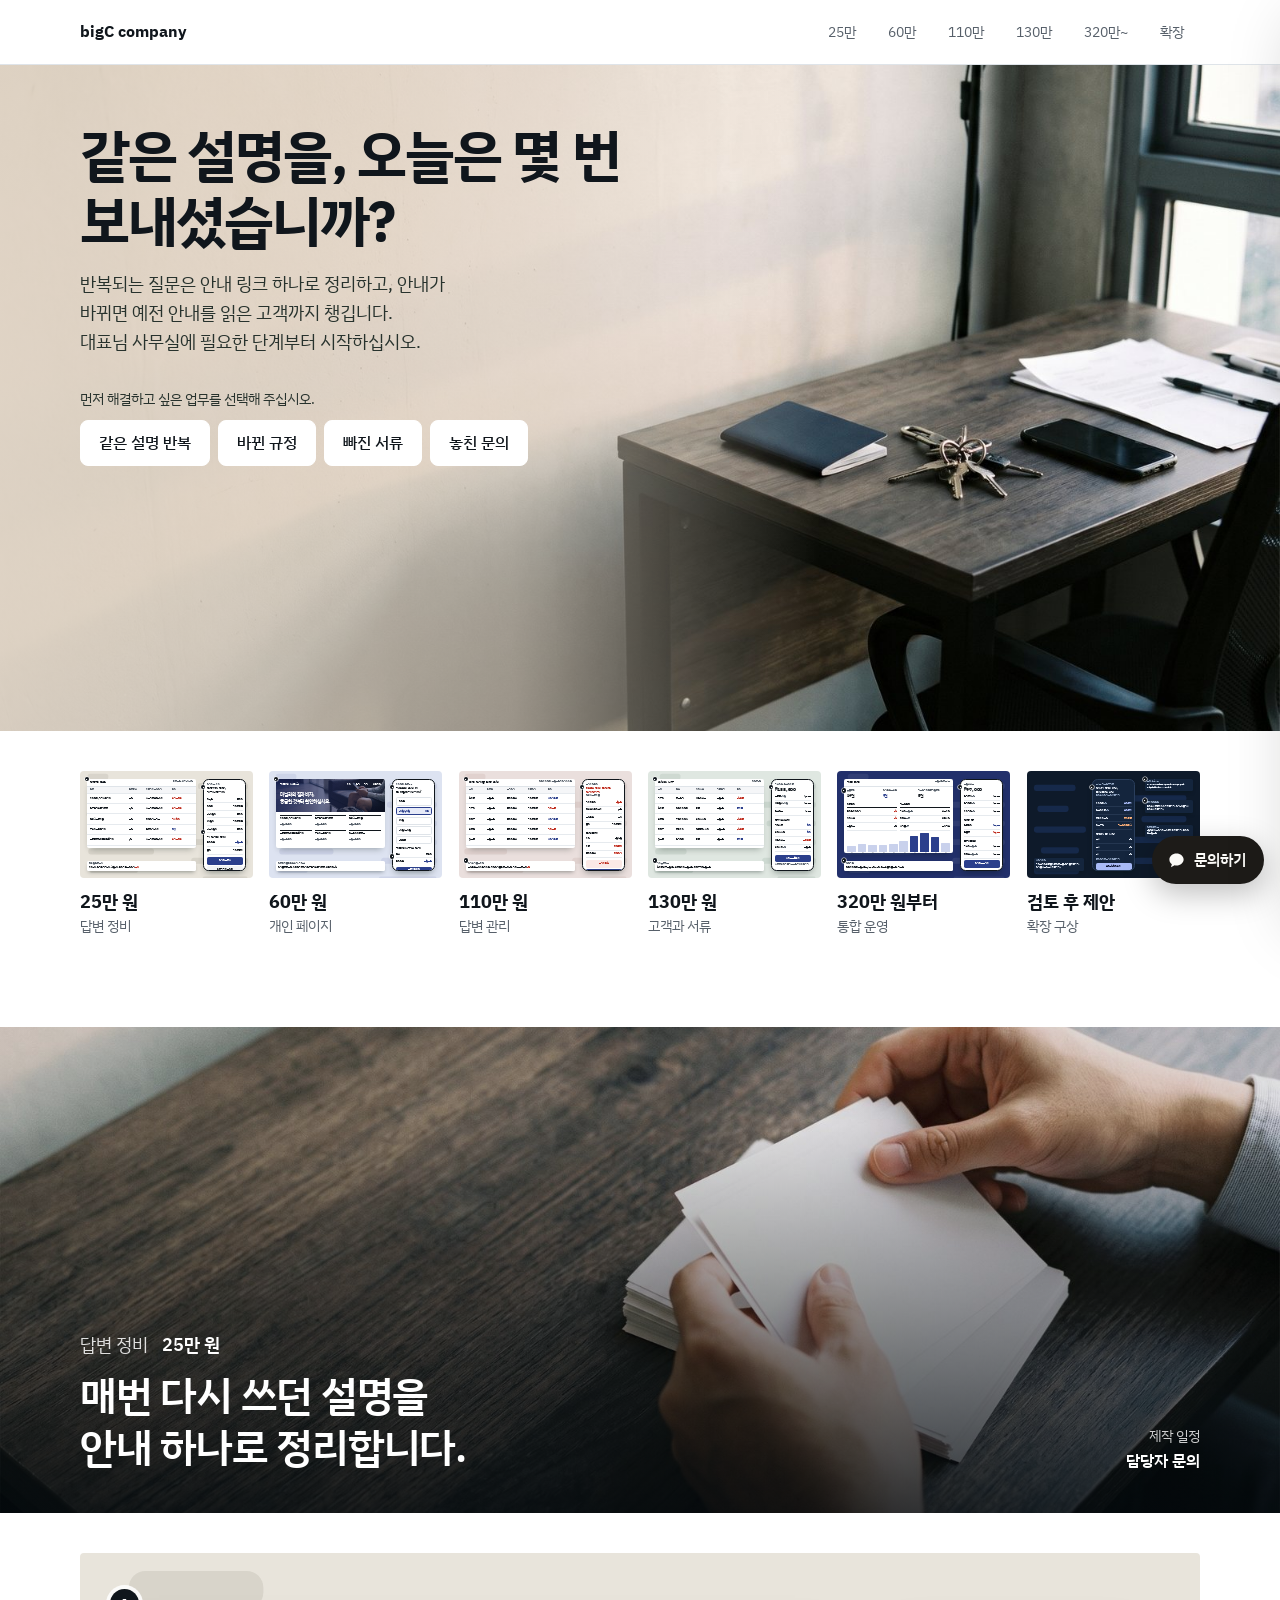
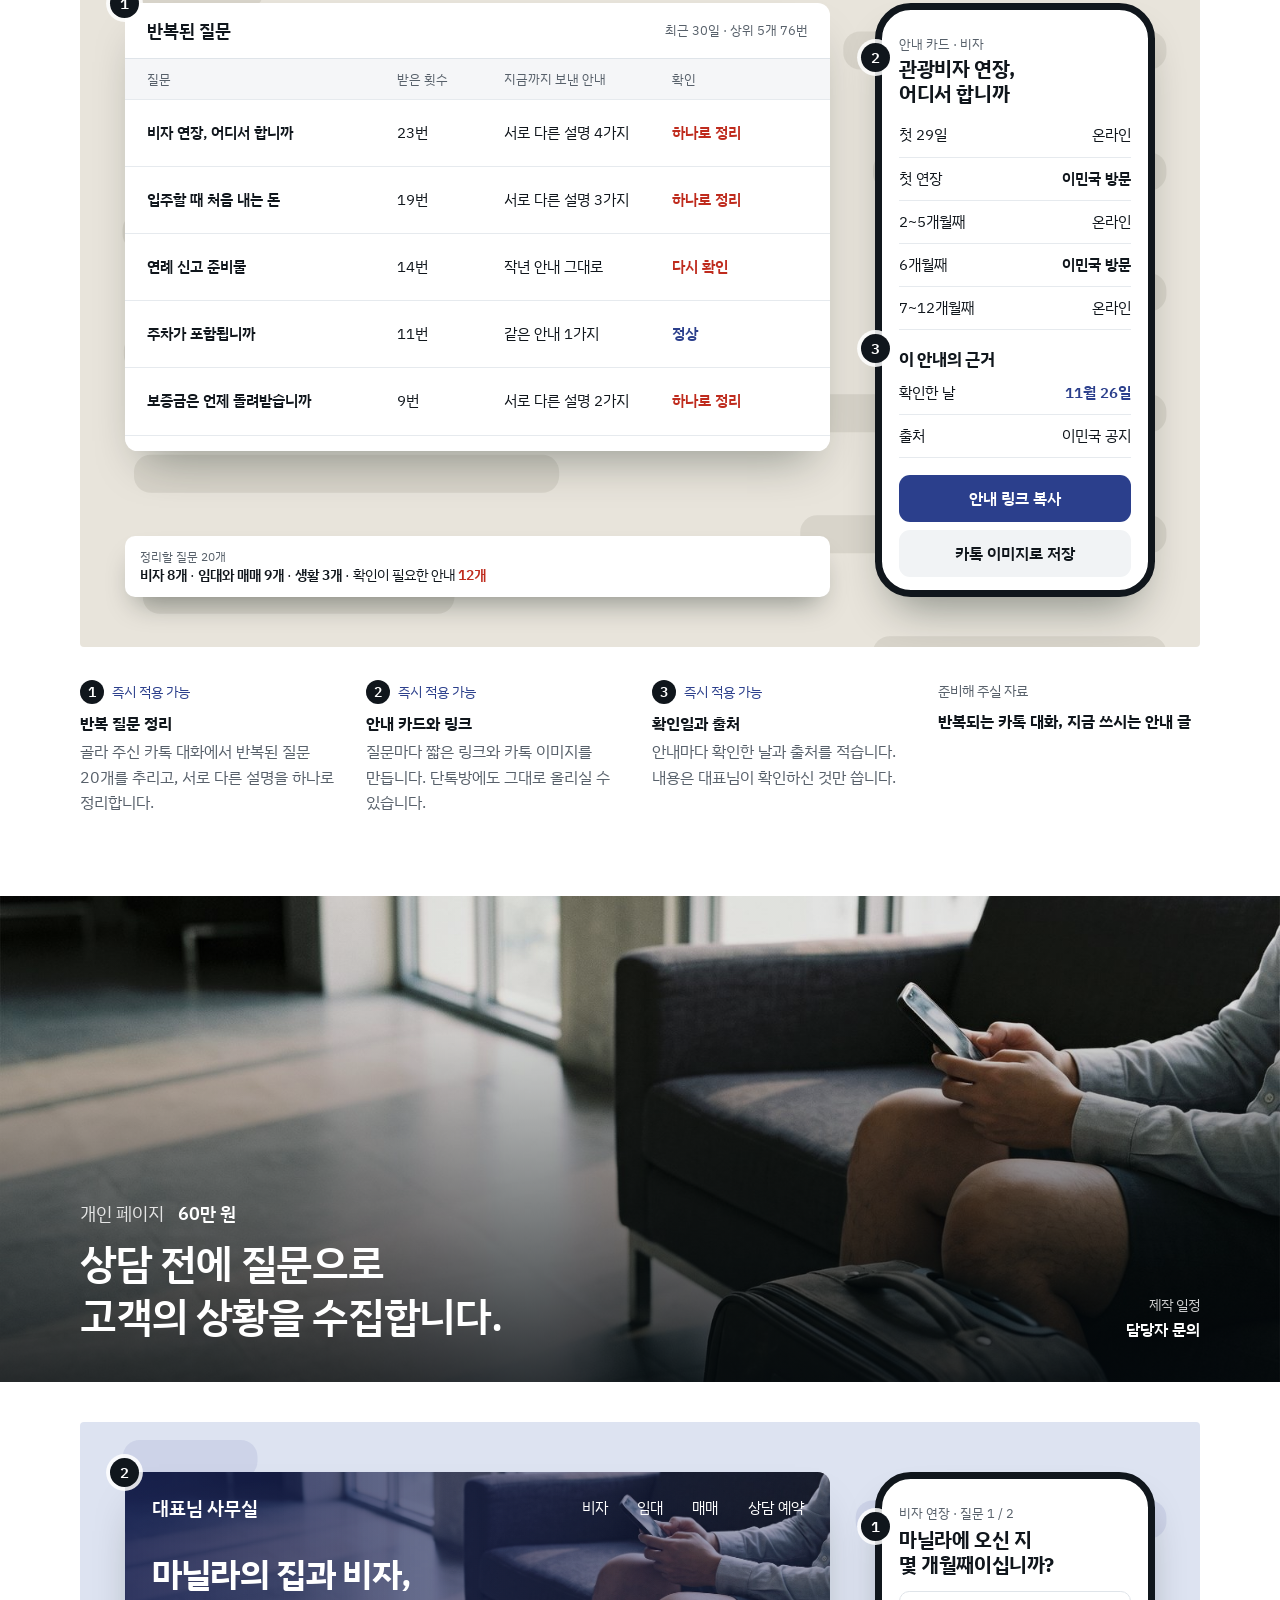
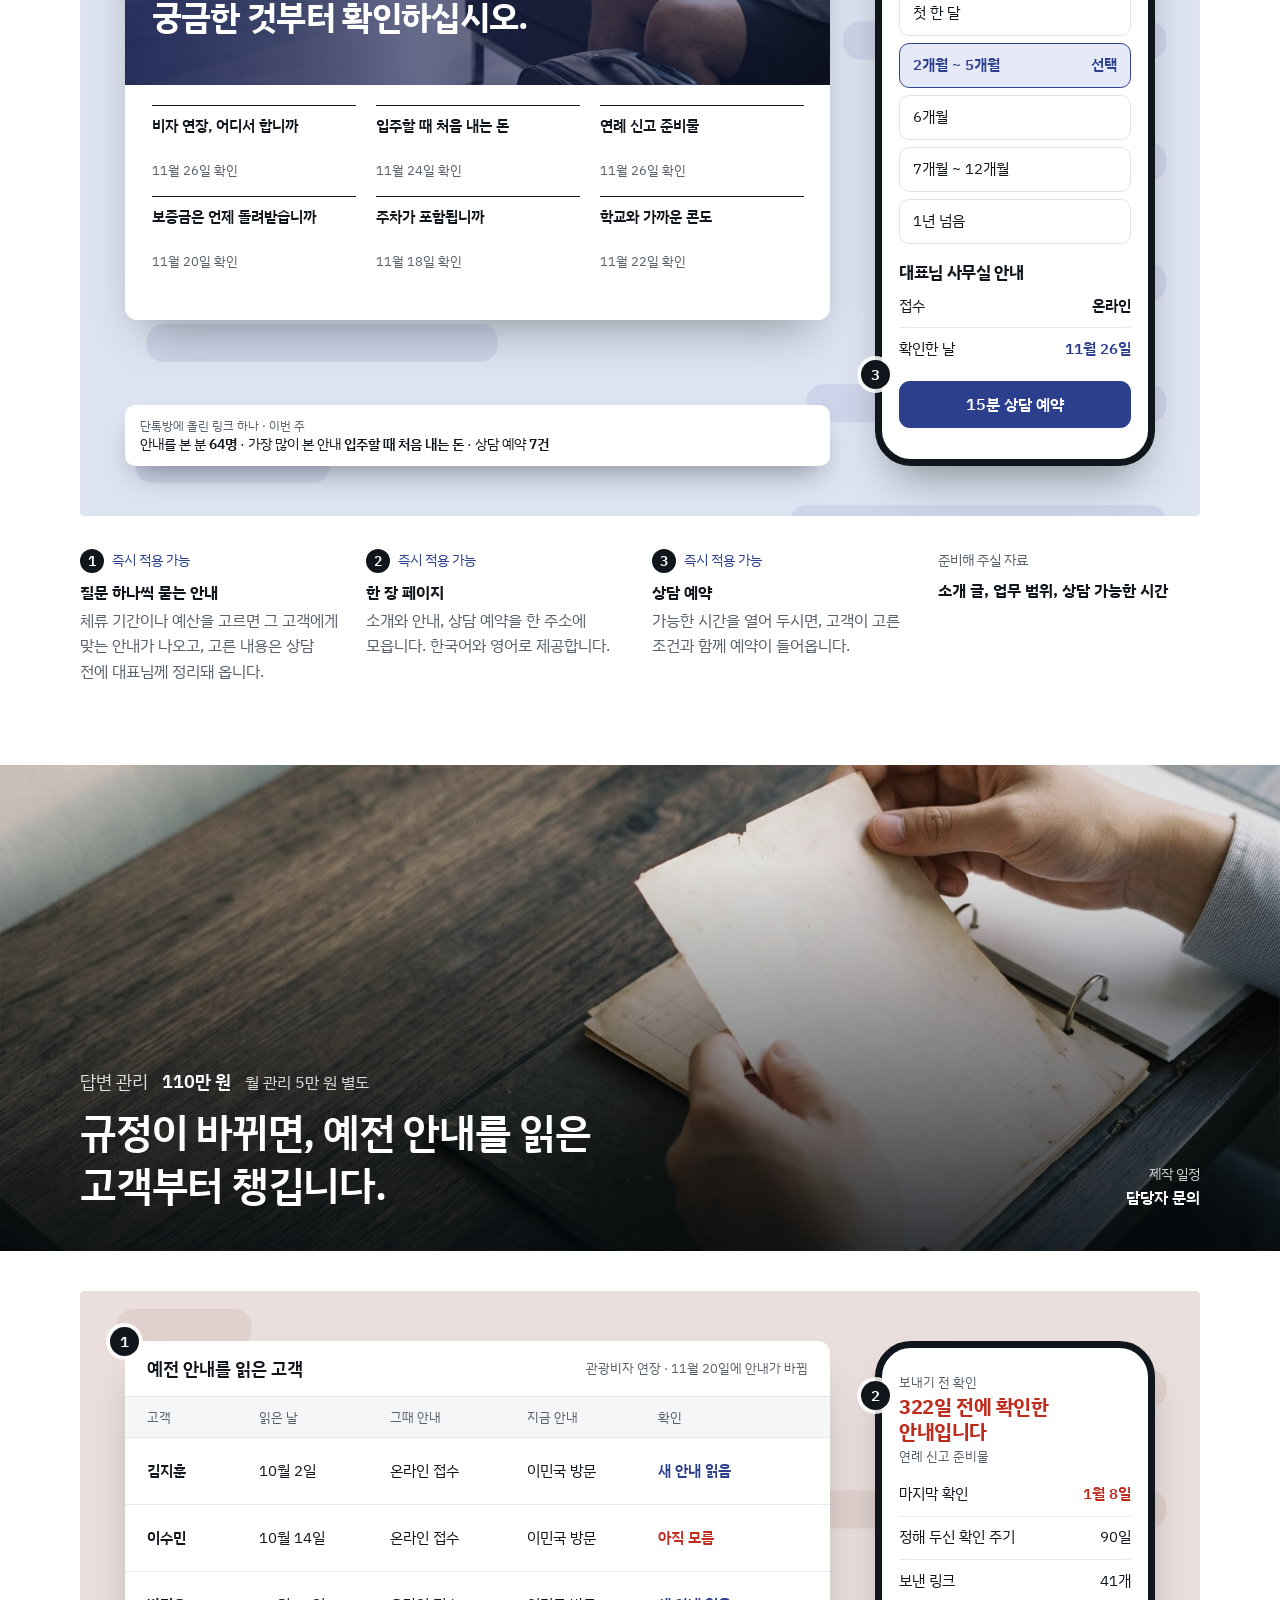
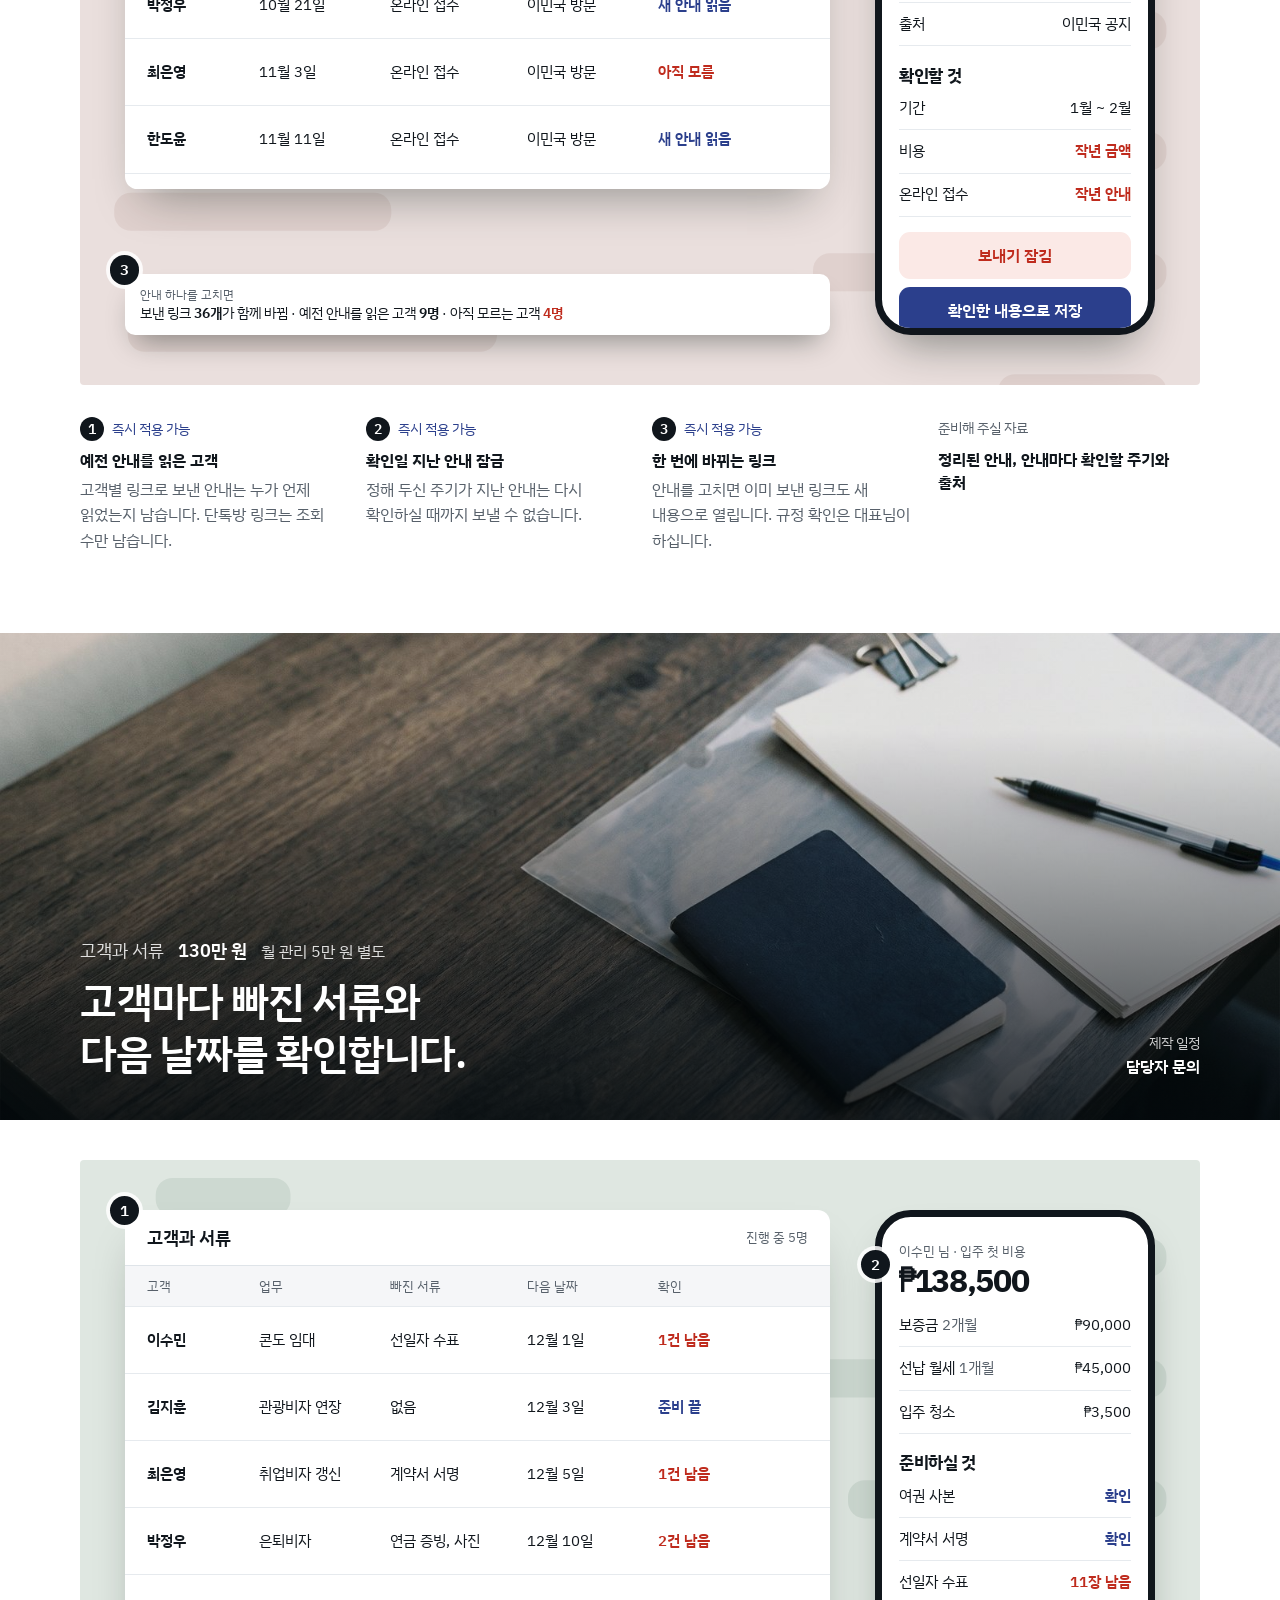
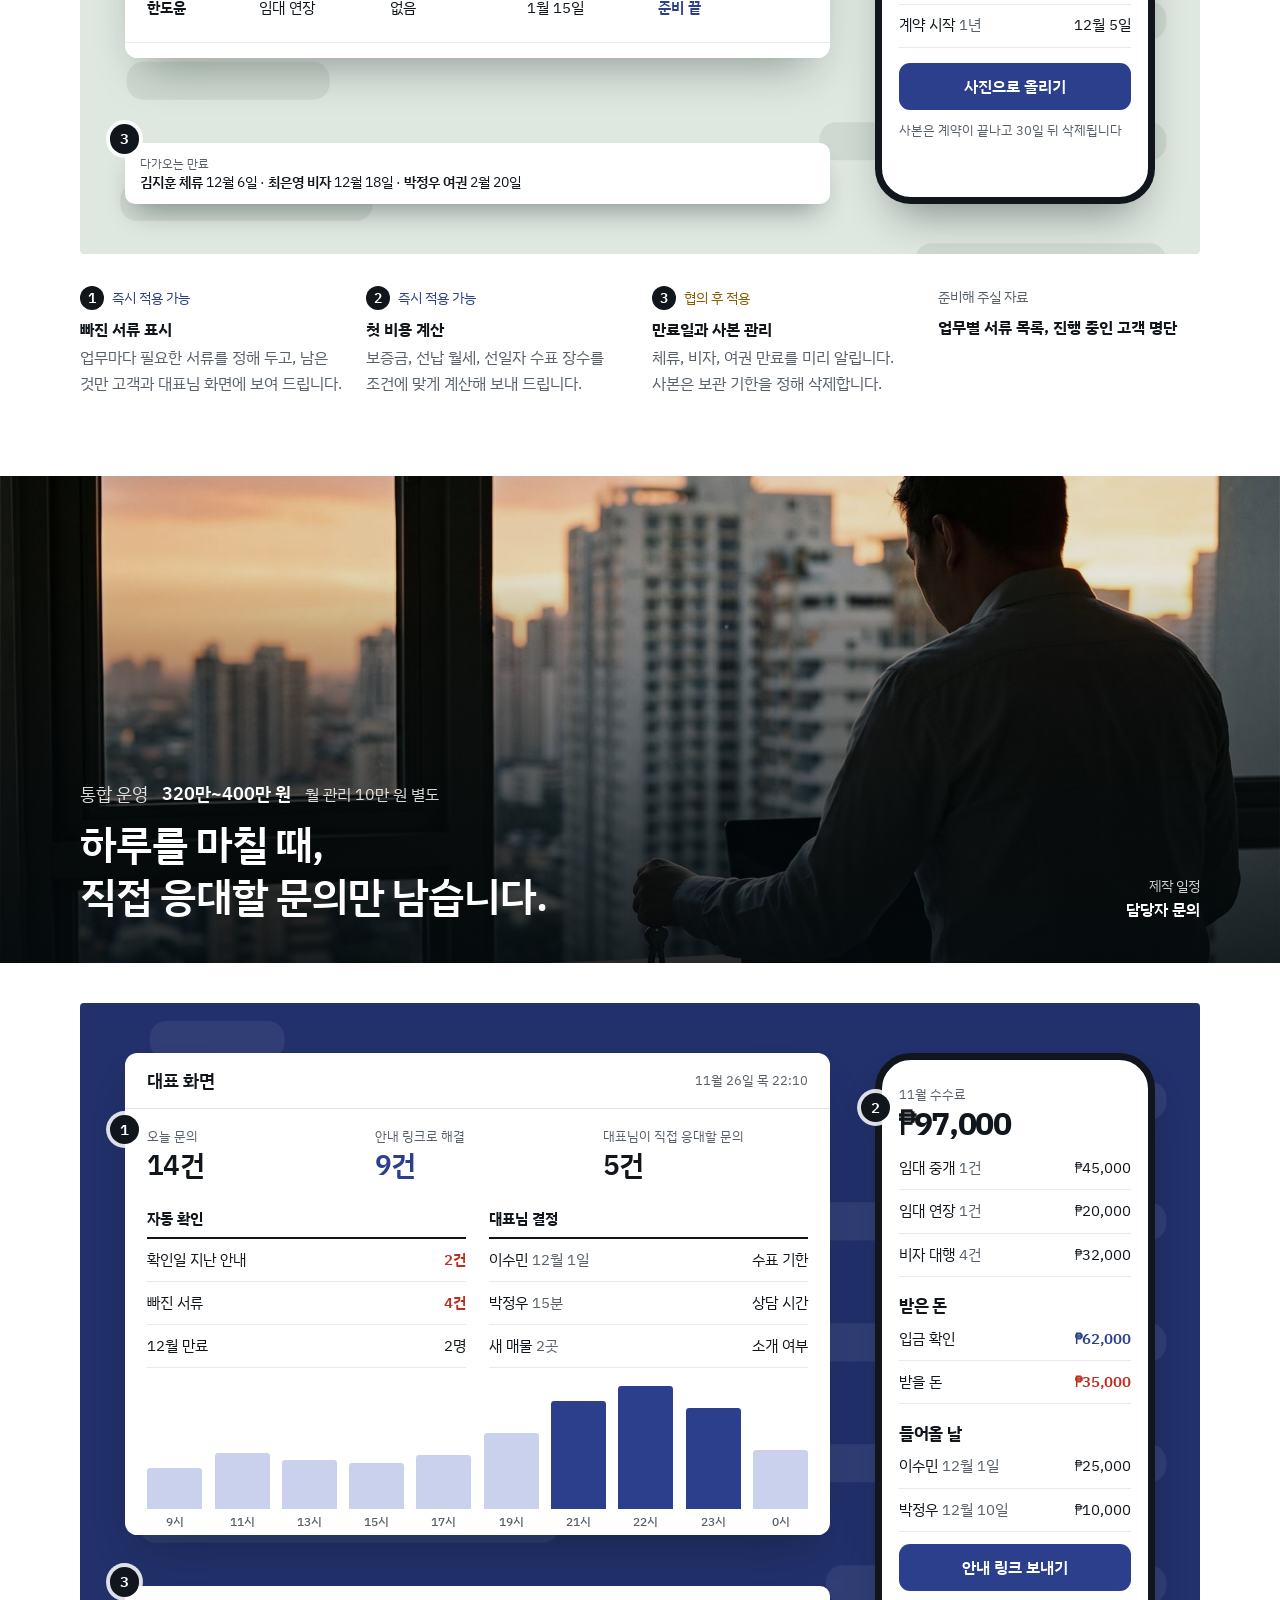
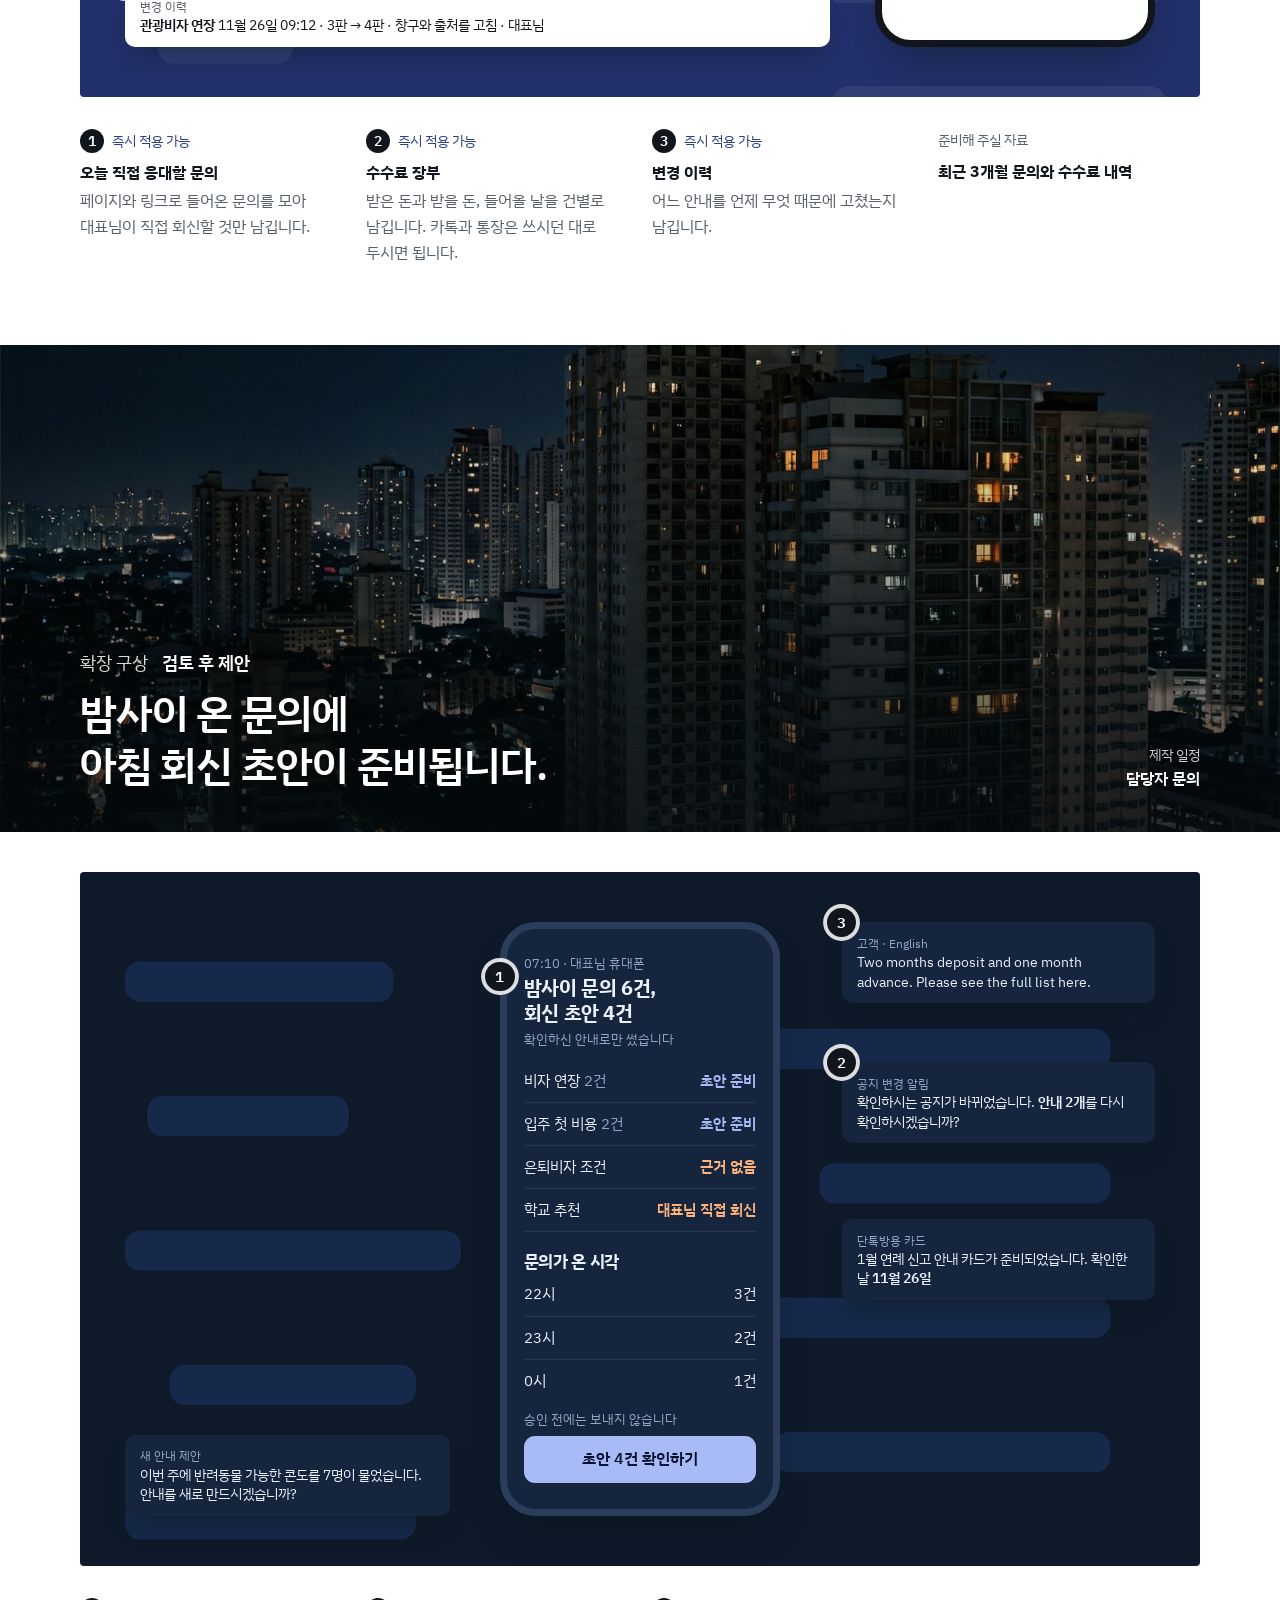
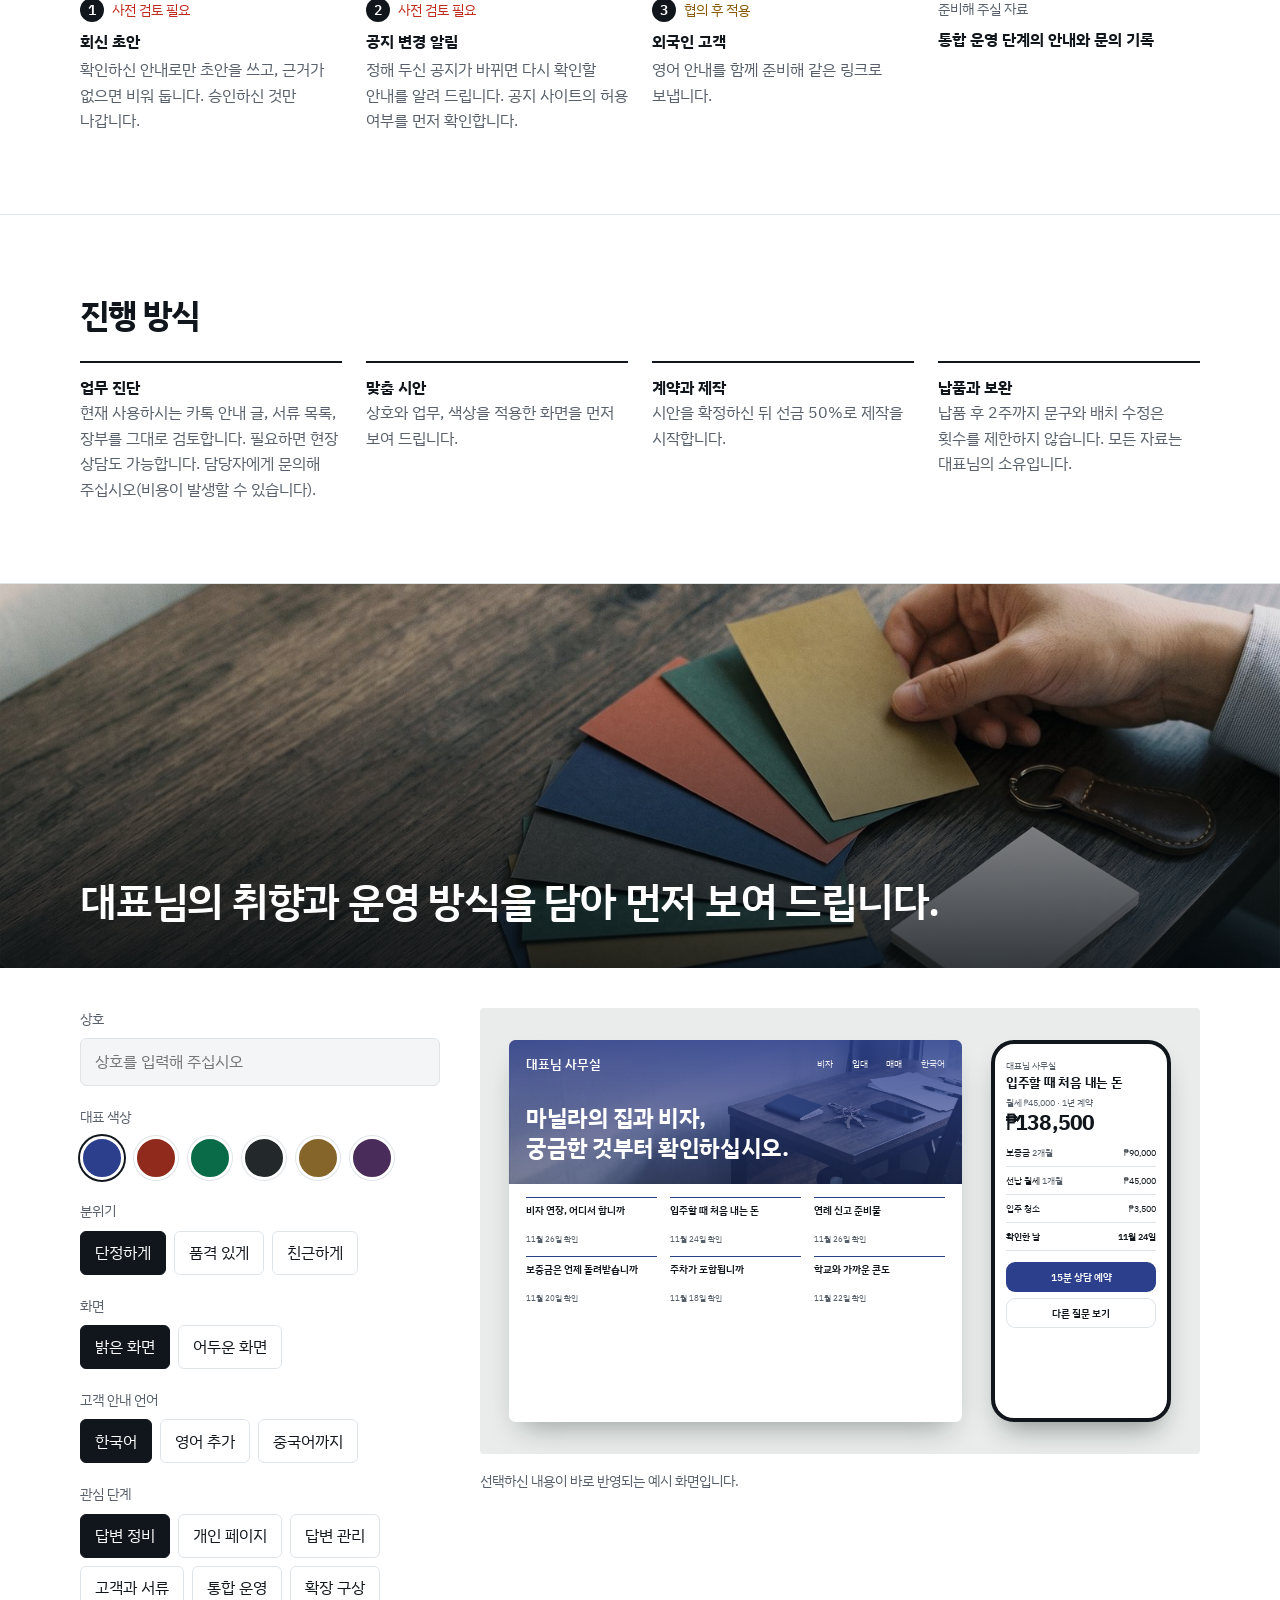
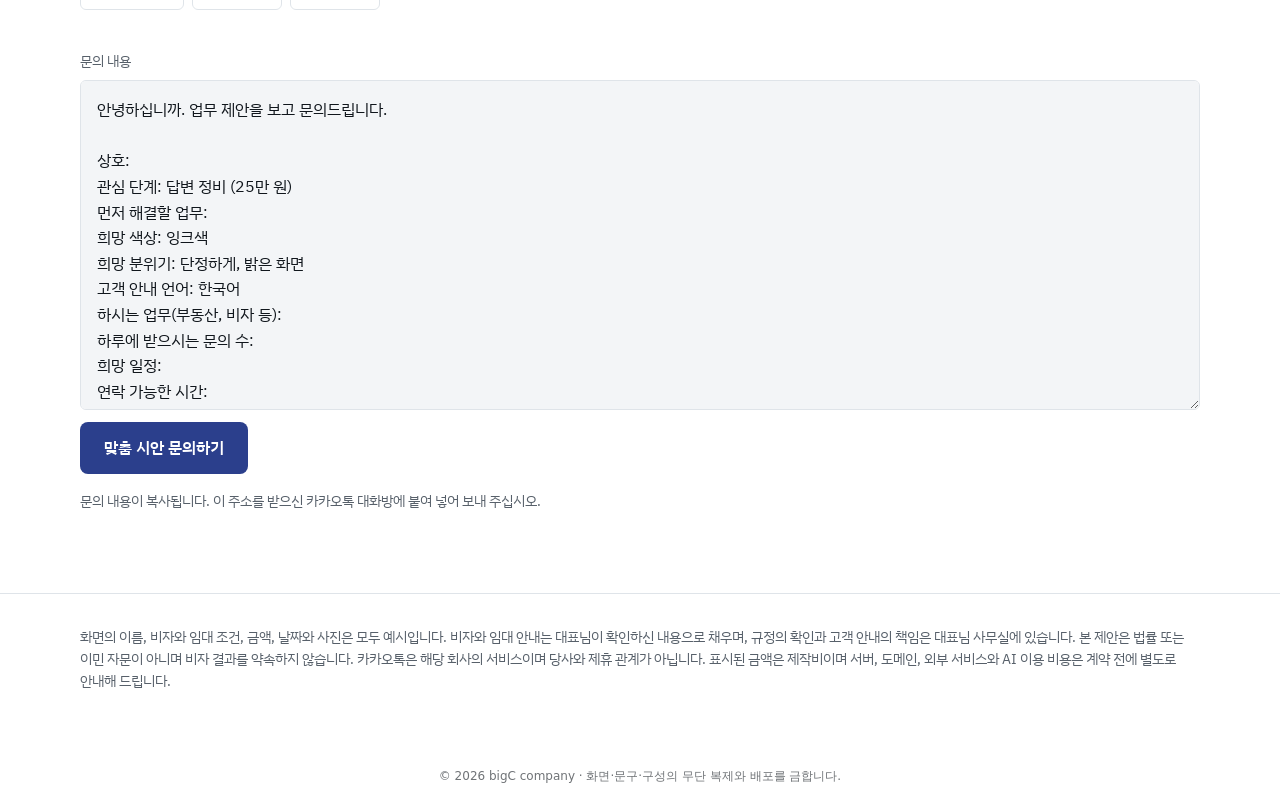
==== agent/index.html @ 00eaca34 "Showroom v2: stage explorer, inquiry sheet on every page (173)(174)" ====
<!doctype html><html lang="ko"><head><meta charset="utf-8"><meta name="viewport" content="width=device-width,initial-scale=1,viewport-fit=cover"><meta name="description" content="부동산과 비자 안내의 반복 질문, 고객 서류를 한 화면에서 관리합니다."><meta property="og:type" content="website"><meta property="og:site_name" content="bigC company"><meta property="og:url" content="https://bigc-company.github.io/agent/"><link rel="canonical" href="https://bigc-company.github.io/agent/"><meta property="og:image" content="https://bigc-company.github.io/agent/og.jpg?v=1"><meta property="og:image:width" content="1200"><meta property="og:image:height" content="600"><meta name="twitter:card" content="summary_large_image"><meta property="og:title" content="같은 설명을, 오늘은 몇 번 보내셨습니까?"><meta property="og:description" content="반복되는 질문부터 고객 서류까지, 한 화면에서 관리합니다."><style>:root{color-scheme:light}body{margin:0;font:14px system-ui}img{max-width:100%}[hidden]{display:none!important}</style><meta name="robots" content="noindex,nofollow,noarchive"></head><body><title>부동산·비자 사무실 제안</title>
<meta name="claude:viewport-fit-sides" content="cover">
<link rel="stylesheet" href="https://fonts.googleapis.com/css2?family=IBM+Plex+Sans+KR:wght@400;500;600;700&family=Nanum+Myeongjo:wght@700&family=Gowun+Dodum&display=swap">
<style>
/* Layout: one 1120 column on a 4-column grid. Each price step = heading row, full-width scene, 4 comments on the same columns.
   Scenes are drawn in em; 1em = 1cqw (wide 100x62) or 2.5cqw (compact 40x46), so one source feeds the page, the thumbnails and the KakaoTalk cards. */
:root{
  --bg:#fff;--panel:#F3F5F7;--ink:#10161C;--soft:#57606A;--line:#DFE4E9;--go:#2B3F8C;--go-ink:#fff;--stop:#BF2B1D;--warn:#8A5A00;
  --sans:"IBM Plex Sans KR","Pretendard","Apple SD Gothic Neo","Malgun Gothic",sans-serif;
  --ease:cubic-bezier(.22,.8,.24,1);color-scheme:light}
@media (prefers-color-scheme:dark){:root:not([data-theme="light"]){
  --bg:#0C1014;--panel:#151B21;--ink:#EEF2F6;--soft:#9DA9B4;--line:#26303A;--go:#A3B4F5;--go-ink:#0A1230;--stop:#FF8577;--warn:#E5B356;color-scheme:dark}}
:root[data-theme="dark"]{--bg:#0C1014;--panel:#151B21;--ink:#EEF2F6;--soft:#9DA9B4;--line:#26303A;--go:#A3B4F5;--go-ink:#0A1230;--stop:#FF8577;--warn:#E5B356;color-scheme:dark}
*{box-sizing:border-box}
html{scroll-behavior:smooth;scroll-padding-top:80px}
body{margin:0;background:var(--bg);color:var(--ink);font:400 16px/1.6 var(--sans);-webkit-font-smoothing:antialiased;word-break:keep-all;overflow-wrap:anywhere}
body::before{content:"";position:fixed;inset:0 0 auto;height:env(safe-area-inset-top,0px);z-index:30;background:var(--bg)}
h1,h2,h3,p,ul,ol,figure{margin:0;padding:0}ul,ol{list-style:none}
a{color:inherit;text-decoration:none}
button,textarea{font:inherit;color:inherit}
button{background:none;border:0;padding:0;cursor:pointer;text-align:inherit}
:focus-visible{outline:2px solid var(--go);outline-offset:3px}
.n{font-variant-numeric:tabular-nums;white-space:nowrap}
.w{max-width:1168px;margin:0 auto;padding-left:max(24px,env(safe-area-inset-left,0px));padding-right:max(24px,env(safe-area-inset-right,0px))}

.top{position:sticky;top:env(safe-area-inset-top,0px);z-index:20;background:var(--bg);border-bottom:1px solid var(--line)}
.top .w{display:grid;grid-template-columns:1fr auto;align-items:center;height:64px;gap:24px}
.brand{font-weight:700;white-space:nowrap}
.rail{position:relative;display:flex}
.rail a{padding:0 16px;height:64px;display:flex;align-items:center;font-size:14px;color:var(--soft);white-space:nowrap}
.rail a:hover{color:var(--ink)}
.rail a[aria-current]{color:var(--ink);font-weight:600}
.rail i{position:absolute;left:0;bottom:-1px;height:2px;background:var(--go);transition:transform .35s var(--ease),width .35s var(--ease)}

.hero{background:#D8C7B3;color:#10161C;padding-block:56px 0;position:relative;overflow:hidden;min-height:min(52vw,820px)}
.hero::before{content:"";position:absolute;inset:0;background:linear-gradient(90deg,rgba(226,214,200,.9),rgba(226,214,200,.62) 40%,transparent 64%),url(photo/desk.jpg) 50% 78%/cover}
.hero .w{position:relative;z-index:1}
.hero h1{font-size:clamp(32px,4.4vw,56px);line-height:1.18;font-weight:700;letter-spacing:-.035em;text-wrap:balance;max-width:14em}.hero h1 span{display:inline-block}
.hero .sub{text-wrap:balance;margin-top:16px;font-size:18px;color:#27322D;max-width:31em}
.pain{margin-top:32px;display:flex;flex-wrap:wrap;gap:8px;align-items:center}
.pain span{font-size:14px;color:#27322D;width:100%;margin-bottom:2px}
.pain button{min-height:46px;padding:0 18px;border:1px solid #fff;background:#fff;border-radius:8px;font-weight:500;transition:border-color .15s,background .15s}
.pain button:hover{border-color:#10161C}
.pain button[aria-pressed="true"]{border-color:#2B3F8C;color:#2B3F8C;font-weight:600}

.ladder{padding-top:40px;display:grid;grid-template-columns:repeat(6,1fr);gap:16px;align-items:end;padding-bottom:88px}
.ladder a{display:block;transition:transform .35s var(--ease)}
.ladder a:hover{transform:translateY(-6px)}
.ladder a>b{display:block;margin-top:12px;font-size:18px;line-height:1.3}
.ladder a>small{font-size:14px;color:var(--soft)}

.step{padding-block:0 80px}
.mom{background-size:cover;min-height:min(38vw,560px);display:flex;align-items:flex-end;margin-bottom:40px;position:relative;color:#fff}
.mom::before{content:"";position:absolute;inset:0;background:linear-gradient(rgba(4,10,14,.1) 20%,rgba(4,10,14,.82))}
.mom .w{position:relative;width:100%;padding-block:40px;display:flex;justify-content:space-between;align-items:flex-end;gap:24px}
.mom h2{font-size:clamp(26px,3.2vw,44px);line-height:1.28;letter-spacing:-.03em;font-weight:600}.mom h2 span{display:block}
.pr{flex-wrap:wrap;row-gap:0;display:flex;gap:14px;align-items:baseline;font-size:18px;margin-bottom:10px}.pr b{font-weight:600}.pr b+span{font-size:16px}.pr span{opacity:.85;white-space:nowrap}
.hit .mom h2{color:#CBD5FA}
.mom .per small{color:#fff;opacity:.8}.mom .per:hover{color:#CBD5FA}
.g{display:grid;grid-template-columns:repeat(4,1fr);gap:24px}
.sh{align-items:end;margin-bottom:32px}
.sh h2 span,.card h2 span{display:inline-block}
.price b{display:block;font-size:36px;line-height:1.15;font-weight:700;letter-spacing:-.03em}
.price small,.per small{display:block;font-size:14px;font-weight:400;color:var(--soft);white-space:nowrap}
.sh .h{grid-column:2/4}
.sh h2 span,.card h2 span{display:inline-block}
.sh h2{font-size:clamp(24px,2.6vw,36px);line-height:1.25;letter-spacing:-.03em;text-wrap:balance}
.per{text-align:right;font-weight:600;justify-self:end}.per:hover{color:var(--go)}
.cm{margin-top:32px}
.cm h3{font-size:16px;line-height:1.45;margin-bottom:4px}
.cm p{font-size:16px;color:var(--soft)}
.cm .k{display:flex;align-items:center;gap:8px;font-size:14px;color:var(--soft);margin-bottom:8px}
.cm .k i{flex:none;width:24px;height:24px;border-radius:50%;background:var(--ink);color:var(--bg);font:600 14px/24px var(--sans);text-align:center}
.cm .k u{text-decoration:none}
.cm .ok u{color:var(--go)}.cm .if u{color:var(--warn)}.cm .ask u{color:var(--stop)}
.hit .sh h2{color:var(--go)}
.note{margin-top:16px;font-size:14px;color:var(--soft)}

.end{padding-block:80px;border-top:1px solid var(--line)}
.end h2{font-size:clamp(24px,2.6vw,36px);line-height:1.25;letter-spacing:-.03em;margin-bottom:24px}
.way li{border-top:2px solid var(--ink);padding-top:12px}
.way b{display:block}
.way p{color:var(--soft)}
.ask .pick{display:flex;flex-wrap:wrap;gap:8px;margin-bottom:16px}
.ask .pick button{min-height:46px;padding:0 16px;border:1px solid var(--line);border-radius:8px}
.ask .pick button[aria-pressed="true"]{border-color:var(--go);color:var(--go);font-weight:600}
.ask textarea{display:block;width:100%;min-height:232px;padding:16px;border:1px solid var(--line);border-radius:8px;background:var(--panel);line-height:1.6;resize:vertical}
.cta{margin-top:12px;min-height:52px;padding:0 24px;border-radius:8px;background:var(--go);color:var(--go-ink);font-weight:600}
.cta:active{transform:scale(.97)}
.cards{display:flex;gap:16px;overflow-x:auto;padding-bottom:12px;scroll-snap-type:x proximity}
.cards img{flex:none;width:270px;height:auto;border:1px solid var(--line);scroll-snap-align:start}
footer{padding-block:32px 56px;border-top:1px solid var(--line);font-size:14px;color:var(--soft)}

/* ---------- scenes: fixed picture palette, independent of the page theme ---------- */
.sc{container-type:inline-size;position:relative;overflow:hidden;aspect-ratio:100/62;background:var(--sb);color:#10161C;border-radius:4px;user-select:none}
.sc canvas{position:absolute;inset:0;width:100%;height:100%}
.st{position:absolute;inset:0;font-size:1cqw;line-height:1.4;font-family:var(--sans)}
.s0{--sb:#E8E4DB;--ct:rgba(60,54,40,.09)}.s1{--sb:#DDE3F1;--ct:rgba(43,63,140,.09)}.s2{--sb:#EADFDD;--ct:rgba(120,50,40,.08)}
.s3{--sb:#DFE7E1;--ct:rgba(40,80,60,.09)}.s4{--sb:#22306B;--ct:rgba(255,255,255,.07)}.s5{--sb:#0E1A2A;--ct:rgba(140,190,255,0)}
.st b{font-weight:600}
.ph,.bd,.fl{position:absolute;background:#fff}
.ph{width:25em;height:53em;border-radius:3.2em;border:.65em solid #10161C;overflow:hidden;box-shadow:0 2.2em 4em -1.6em rgba(5,20,14,.45)}
.ph>div{padding:2.2em 1.5em 1.5em;height:100%;position:relative}
.ph .t{font-size:1.2em;color:#57606A}.ph .t.r{color:#BF2B1D}
.ph .h{font-size:1.75em;font-weight:700;line-height:1.3;letter-spacing:-.02em}
.cus{border-top:1px solid var(--line);padding-bottom:80px}
.cusimg{background:url(photo/swatch.jpg) 50% 50%/cover;min-height:min(30vw,420px);display:flex;align-items:flex-end;color:#fff;position:relative;margin-bottom:40px}
.cusimg::before{content:"";position:absolute;inset:0;background:linear-gradient(rgba(4,10,14,.1) 20%,rgba(4,10,14,.8))}
.cusimg .w{position:relative;width:100%;padding-block:40px}.cusimg h2{font-size:clamp(26px,3.2vw,44px);line-height:1.28;letter-spacing:-.03em;font-weight:600}.cusimg h2 span{display:inline-block}
.cusg{display:grid;grid-template-columns:minmax(0,4fr) minmax(0,8fr);gap:40px;align-items:start}
.opt{display:grid;gap:20px}.opt fieldset{border:0;margin:0;padding:0;min-width:0}.opt legend,.fld span,.msgw label{display:block;font-size:14px;color:var(--soft);padding:0;margin-bottom:8px}
.fld input{width:100%;min-height:48px;padding:0 14px;border:1px solid var(--line);border-radius:6px;background:var(--panel);font:inherit;color:inherit}
.sw{display:flex;gap:10px;flex-wrap:wrap}.sw button{width:44px;height:44px;border-radius:50%;background:var(--c);border:3px solid var(--bg);box-shadow:0 0 0 1px var(--line)}.sw [aria-pressed="true"]{box-shadow:0 0 0 2px var(--ink)}
.seg{display:flex;flex-wrap:wrap;gap:8px}.seg button{min-height:44px;padding:0 14px;border:1px solid var(--line);border-radius:6px;font-size:16px}.seg [aria-pressed="true"]{border-color:var(--ink);background:var(--ink);color:var(--bg)}
.msgw{margin-top:40px}.msgw textarea{display:block;width:100%;min-height:330px;padding:16px;border:1px solid var(--line);border-radius:6px;background:var(--panel);line-height:1.6;resize:vertical}
.pv{--ac:#2B3F8C;--pb:#fff;--pi:#10161C;--ps:#57606A;--pl:#DFE4E9;--pr:.9em;--pf:var(--sans);--sb:#E9ECEB;transition:background .3s}
.pv .st{font-family:var(--pf)}.pv .bd,.pv .ph{background:var(--pb);color:var(--pi);transition:background .3s,color .3s,border-radius .3s}.pv .bd{border-radius:var(--pr);height:53em}
.pv .ph2{padding:2em 2.4em 2.6em;color:#fff;background:linear-gradient(color-mix(in srgb,var(--ac) 88%,transparent),color-mix(in srgb,var(--ac) 45%,transparent)),url(photo/desk.jpg) 50% 72%/cover;height:20em;transition:background .3s}
.pv .ph2 header{display:flex;gap:2em;align-items:center;font-size:1.3em}.pv .ph2 header b{font-size:1.4em;margin-right:auto}.pv .ph2 header em{font-style:normal;opacity:.85}
.pv .ph2 h4{margin:1.3em 0 0;font-size:3.2em;line-height:1.3;letter-spacing:-.02em}
.pv .se{position:relative;display:grid;grid-template-columns:1.2fr 1.2fr .8fr 1fr;background:#fff;color:#10161C;border-radius:var(--pr);margin-top:2.2em;overflow:hidden}.pv .se span{padding:1em 1.3em;font-size:1.25em;border-right:.08em solid #E6EAEE}.pv .se span:last-child{background:var(--ac)!important;color:#fff;display:grid;place-items:center;border:0;font-weight:600}.pv .se small{display:block;font-size:.85em;color:#57606A}
.pv .pk div,.pv .pk div:nth-child(n){border-color:var(--ac)}.pv .pk span,.pv .ph .t,.pv .row em{color:var(--ps)}.pv .row{border-color:var(--pl)}.pv .btn{background:var(--ac);border-radius:var(--pr)}.pv .btn.b2{background:transparent;color:var(--pi);box-shadow:inset 0 0 0 .1em var(--pl)}
.pv .bd .kp{padding-top:2em}.pv .kp small,.pv .ph .t{color:var(--ps)}.pv .kp .ac{color:var(--ac)}.pv .two h4{border-color:var(--pi)}.pv.dk .kp .ac{color:var(--pi)}
.pv.dk{--pb:#14191B;--pi:#F0F3F2;--ps:#A3AFAA;--pl:#2C3437;--sb:#2A3033}
.ph .big{font-size:2.9em;font-weight:700;letter-spacing:-.04em;line-height:1.2}
.bd{width:63em;height:46em;border-radius:1.1em;overflow:hidden;box-shadow:0 2.2em 4em -1.6em rgba(5,20,14,.38)}
.bd>header{display:flex;justify-content:space-between;align-items:center;height:5em;padding:0 2em;border-bottom:.1em solid #DFE4E9}
.bd>header b{font-size:1.6em}.bd>header span{font-size:1.2em;color:#57606A}
.fl{border-radius:.9em;padding:1.1em 1.4em;box-shadow:0 1.4em 2.6em -1em rgba(5,20,14,.42);font-size:1em}
.fl p{font-size:1.25em}.fl .t{font-size:1.1em;color:#57606A}
.row{display:flex;justify-content:space-between;align-items:center;gap:1em;padding:.75em 0;border-bottom:.08em solid #E6EAEE;font-size:1.3em}
.row em{font-style:normal;color:#57606A}
.row span:last-child{font-variant-numeric:tabular-nums;white-space:nowrap}
.r{color:#BF2B1D}.gr{color:#2B3F8C}
.btn{display:block;text-align:center;border-radius:.7em;padding:.8em;font-size:1.4em;font-weight:600;background:#2B3F8C;color:#fff}
.btn.off{background:#FBE9E6;color:#BF2B1D}
.bub{font-size:1.3em;border-radius:1em;padding:.7em 1em;margin-bottom:.7em;max-width:86%}
.bub.me{background:#FBEFC9;margin-left:auto}.bub.yo{background:#F1F3F5}
.chips{display:grid;gap:.6em;margin-top:.6em}.chips i{font-style:normal;font-size:1.3em;border:.09em solid #2B3F8C;color:#2B3F8C;border-radius:.7em;text-align:center;padding:.5em;font-weight:600}
.pin{position:absolute;width:2.6em;height:2.6em;border-radius:50%;background:#10161C;color:#fff;z-index:5;display:grid;place-items:center;box-shadow:0 0 0 .35em rgba(255,255,255,.85)}
.pin::before{font-style:normal;content:attr(data-n);font-size:1.35em;font-weight:600;line-height:1}
.cal{display:grid;grid-template-columns:8em repeat(4,1fr);height:41em;grid-template-rows:4em repeat(4,1fr)}
.cal>*{border-bottom:.08em solid #E6EAEE;border-left:.08em solid #E6EAEE;padding:.6em .7em;min-width:0}
.cal>.d,.cal>.l{border-left:0}.cal .d b,.cal .l b{font-size:1.3em}.cal .d,.cal .l{display:flex;align-items:center}
.ev{border-radius:.6em;padding:.5em .7em;background:#E6EAF8;margin-bottom:.5em;border:.12em solid transparent}
.ev b{display:block;font-size:1.2em;color:#2B3F8C;white-space:nowrap}.ev span{font-size:1.1em;color:#57606A;white-space:nowrap}
.ev.x{background:#FDF0EE;border:.12em dashed #BF2B1D}.ev.x b{color:#BF2B1D}.ev.sv{background:#EAF3EC}.ev.sv b{color:#1F6A45}.ev.sn{background:#FBF3E2}.ev.sn b{color:#8A5A00}
.kp{display:grid;grid-template-columns:repeat(3,1fr);padding:1.6em 2em;gap:2em}
.kp small{white-space:nowrap;display:block;font-size:1.2em;color:#57606A}.kp b{display:block;font-size:2.5em;letter-spacing:-.03em;line-height:1.35;white-space:nowrap}
.two{display:grid;grid-template-columns:1fr 1fr;gap:2em;padding:0 2em}
.two h4{margin:0;font-size:1.3em;padding:.5em 0;border-bottom:.15em solid #10161C}
.bars{display:flex;align-items:end;gap:1.1em;height:11em;padding:0 2em;margin-top:1.6em}
.bars i{flex:1;background:#C9D1EC;border-radius:.3em .3em 0 0;position:relative}.bars i.hi{background:#2B3F8C}
.bars i::after{content:attr(data-d);position:absolute;bottom:-1.7em;left:0;right:0;text-align:center;font:500 1.1em/1.4 var(--sans);color:#57606A}
.site{padding:0}
.site .hv{height:22em;background:linear-gradient(170deg,#0C4A5E,#2B3F8C 70%,#7DB58C);color:#fff;padding:3em 2.4em;position:relative;overflow:hidden}
.site .hv svg{position:absolute;inset:0;width:100%;height:100%}
.site .hv b{position:relative;display:block;font-size:3.4em;line-height:1.25;letter-spacing:-.03em;font-weight:700}
.site .se{position:relative;display:grid;grid-template-columns:1.2fr 1.2fr .8fr 1fr;background:#fff;color:#10161C;border-radius:.8em;margin-top:1.8em;overflow:hidden}
.site .se span{padding:1em 1.3em;font-size:1.25em;border-right:.08em solid #E6EAEE}.site .se span:last-child{background:#10161C;color:#fff;font-weight:600;display:grid;place-items:center;border:0}
.site .se small{display:block;font-size:.85em;color:#57606A}
.pk{display:grid;grid-template-columns:repeat(3,1fr);gap:1.6em;padding:2em 2.4em}
.pk div{border-top:.5em solid #2B3F8C;padding-top:1em}.pk div:nth-child(2){border-color:#28506E}.pk div:nth-child(3){border-color:#C98A1B}
.pk b{display:block;font-size:1.5em}.pk span{display:block;font-size:1.2em;color:#57606A}.pk strong{display:block;font-size:1.7em;margin-top:.3em}
.tl{position:relative;padding-left:1.8em;margin-top:1em}
.tl::before{content:"";position:absolute;left:.45em;top:.6em;bottom:.6em;width:.14em;background:#C9D1EC}
.tl li{position:relative;padding:.55em 0;font-size:1.3em}.tl li::before{content:"";position:absolute;left:-1.35em;top:1em;width:.75em;height:.75em;border-radius:50%;background:#fff;border:.2em solid #2B3F8C}
.tl li.now::before{background:#2B3F8C}.tl em{font-style:normal;color:#57606A;display:block;font-size:.88em}
.s5 .ph,.s5 .fl{background:#14253D;color:#EAF1FB;border-color:#2A3E5C}.s5 .ph .t,.s5 .fl .t,.s5 .row em{color:#93A7C4}.s5 .row{border-color:#243650}
.s5 .gr{color:#A9BBF7}.s5 .r{color:#FFB27A}.s5 .btn{background:#A9BBF7;color:#0A1230}
.map{position:absolute;left:0;top:0;width:100%;height:100%}
.map text{font:600 1.5px var(--sans);fill:#93A7C4}

.tb>div{display:grid;gap:1em;align-items:center;padding:0 2em;height:6em;border-bottom:.1em solid #E6EAEE}
.tb.a>div{grid-template-columns:1.75fr .7fr 1.15fr 1fr}.tb.b>div{grid-template-columns:1.2fr 1fr 1fr 1fr}.tb.d>div{grid-template-columns:9em 1fr 1.05fr 1fr 1.25fr}.tb.e>div{grid-template-columns:1.4fr 1fr 1fr 1fr 1fr}
.tb.b>div{height:5.2em}.tb.b>.th{height:3.6em}.tb.b span:not(:first-child),.tb.e span:not(:first-child){text-align:right}
.tri{display:grid;grid-template-columns:repeat(3,1fr);font-size:1.4em;margin-top:.3em}.tri b{margin-left:.4em}
.tb span{font-size:1.3em;white-space:nowrap;font-variant-numeric:tabular-nums}
.tb .th{height:3.6em;background:#F5F6F8}.tb .th span{font-size:1.15em;color:#57606A}
.op2{display:grid;gap:.7em}.op2 p{display:flex;justify-content:space-between;align-items:center;border:.1em solid #DFE4E9;border-radius:.7em;padding:.75em .9em;font-size:1.3em}.op2 .on{border-color:#2B3F8C;background:#E6EAF8;color:#2B3F8C}
.btn.b2{background:#F1F3F5;color:#10161C}
.ct{display:flex;gap:1.8em;align-items:center;height:4em;padding:0 2em;border-bottom:.1em solid #DFE4E9;font-size:1.2em;white-space:nowrap}.ct b{color:#2B3F8C}.ct em{font-style:normal;margin-left:auto;font-weight:600}
.pg{display:grid;grid-template-columns:repeat(3,1fr);gap:1.5em 1.8em;padding:1.6em 2em}.pg i{display:block;height:12.2em;border-radius:.5em;background:#EEEBE4 50% 50%/cover}.pg b{display:inline-block;font-size:1.35em;margin-top:.45em}.pg span{float:right;font-size:1.35em;margin-top:.45em;font-variant-numeric:tabular-nums}
.pv .pg{padding-top:1.5em;gap:1.1em 1.8em}.pv .pg i{height:11em;border-radius:var(--pr)}.pv .pg span{font-weight:600}
.hom .hv{height:19em;padding:2em 2.4em;color:#fff;background:linear-gradient(90deg,rgba(24,34,84,.88),rgba(24,34,84,.35)),url(photo/lobby.jpg) 50% 45%/cover}
.hom .hv header{display:flex;gap:2em;align-items:center;font-size:1.3em}.hom .hv header b{font-size:1.3em;margin-right:auto}.hom .hv h4{margin:.9em 0 0;font-size:3em;line-height:1.3;letter-spacing:-.02em}
.qs{display:grid;grid-template-columns:repeat(3,1fr);gap:1.1em 1.8em;padding:1.8em 2.4em}.qs div{border-top:.15em solid #10161C;padding:.8em 0 .4em}.qs b{display:block;font-size:1.35em;line-height:1.4;min-height:2.8em}.qs span{display:block;font-size:1.15em;color:#57606A;margin-top:.3em}
.pv .qs div{border-color:var(--ac)}.pv .qs span{color:var(--ps)}
/* default wide positions */
.ph.a{left:71em;top:4.5em}.bd{left:4em;top:4.5em}.bar{left:4em;bottom:4.5em;width:63em}
.s0 .bd,.s1 .bd,.s2 .bd,.s3 .bd{height:40em}.s4 .bd{height:43em}

.s5 .ph.a{left:37.5em}
/* compact positions: emitted for narrow screens and for cards by build.py */
@media (max-width:760px){.step .sc:not(.s5){aspect-ratio:40/72}.step .st{font-size:2.5cqw}.step .bd{left:2.44em;top:2.44em;width:44em;zoom:.82}.step .ph.a{left:7.5em;top:34em}.step .hm{display:none}.step .tb>div{padding:0 1.4em;gap:.7em}.step .tb.a>div{grid-template-columns:20em 5em 1fr}.step .tb.d>div{grid-template-columns:8.2em 1fr 1.05fr 1.2fr}.step .tb.e>div{grid-template-columns:1.5fr 1fr 1fr 1fr 1fr}.step .qs{grid-template-columns:1fr 1fr;padding:1.4em;gap:1em 1.4em}.step .qs div:nth-child(n+5){display:none}.step .kp{gap:1em;padding:1.4em}.step .kp b{font-size:2.1em}.step .two{padding:0 1.4em;gap:1.4em}.step .bars{gap:.6em;padding:0 1.4em}.step .s3 .ph.a{top:37em}.step .s4 .ph.a{top:37.6em}.step .sc.s4.s4{aspect-ratio:40/76}.step .s5 .ph.a{left:7.5em;top:3em}.step .sc.s5{aspect-ratio:40/52}.step .bar{display:none}.step .f5a{display:none}.step .f5b{display:none}.step .f5c{display:none}.step .f5d{display:none}.step .pin{display:none}.step .fl p{font-size:1.4em}.pvw .sc{aspect-ratio:40/72}.pvw .st{font-size:2.5cqw}.pvw .bd{left:2.44em;top:2.44em;width:44em;zoom:.82}.pvw .ph.a{left:7.5em;top:34em}.pvw .hm{display:none}.pvw .tb>div{padding:0 1.4em;gap:.7em}.pvw .tb.a>div{grid-template-columns:20em 5em 1fr}.pvw .tb.d>div{grid-template-columns:8.2em 1fr 1.05fr 1.2fr}.pvw .tb.e>div{grid-template-columns:1.5fr 1fr 1fr 1fr 1fr}.pvw .qs{grid-template-columns:1fr 1fr;padding:1.4em;gap:1em 1.4em}.pvw .qs div:nth-child(n+5){display:none}.pvw .kp{gap:1em;padding:1.4em}.pvw .kp b{font-size:2.1em}.pvw .two{padding:0 1.4em;gap:1.4em}.pvw .bars{gap:.6em;padding:0 1.4em}.pvw .s3 .ph.a{top:37em}.pvw .s4 .ph.a{top:37.6em}.pvw .s4{aspect-ratio:40/76}.pvw .s5 .ph.a{left:7.5em;top:3em}.pvw .s5.sc{aspect-ratio:40/52}.pvw .bar{display:none}.pvw .f5a{display:none}.pvw .f5b{display:none}.pvw .f5c{display:none}.pvw .f5d{display:none}.pvw .pin{display:none}.pvw .fl p{font-size:1.4em}}


@media (prefers-reduced-motion:no-preference){
  .mv{transition:transform .9s var(--ease)}
  .sc:not(.on) .mv.up{transform:translateY(2em)}.sc:not(.on) .mv.lf{transform:translateX(2em)}
  .on .shake{animation:sh 5s 1s infinite}.on .pulse{animation:pu 2.4s infinite}
  @keyframes sh{0%,86%,100%{transform:none}89%{transform:translateX(.35em)}92%{transform:translateX(-.35em)}95%{transform:translateX(.2em)}}
  @keyframes pu{50%{opacity:.45}}
}
@media (max-width:760px){
  .w{padding-left:max(16px,env(safe-area-inset-left,0px));padding-right:max(16px,env(safe-area-inset-right,0px))}
  .top .w{grid-template-columns:1fr;height:52px}.brand{display:none}
  .rail{justify-content:space-between}.rail a{padding:0 4px;height:52px}
  .hero{padding-block:36px 0;min-height:0;padding-bottom:72vw}.hero::before{inset:auto 0 0;aspect-ratio:1/1;background:url(photo/desk.jpg) 88% 100%/cover;-webkit-mask-image:linear-gradient(transparent,#000 38%);mask-image:linear-gradient(transparent,#000 38%)}
  .mom{min-height:100vw;margin-bottom:24px}.mom .w{padding-block:24px;flex-direction:column;align-items:flex-start;gap:16px}.mom .per{text-align:left;justify-self:start}
  .ladder{display:flex;overflow-x:auto;gap:12px;padding-bottom:56px;margin-inline:-16px;padding-inline:16px;scrollbar-width:none}
  .ladder a{flex:none;width:148px}
  .step{padding-block:0 56px}.end{padding-block:56px}
  .g{grid-template-columns:1fr;gap:20px}
  .cusg{grid-template-columns:1fr;gap:28px}.cusimg{min-height:80vw;margin-bottom:28px}.pv .bd{height:39em}
  .price b{font-size:26px}.cm .k i{display:none}
  .sh{display:grid;grid-template-columns:1fr auto;margin-bottom:20px;gap:16px}.sh .h{grid-column:1/-1;grid-row:2}.per{grid-row:1;grid-column:2}
}
</style>
<header class="top"><div class="w"><span class="brand">bigC company</span><nav class="rail" aria-label="비용 단계"><a href="#t0">25만</a><a href="#t1">60만</a><a href="#t2">110만</a><a href="#t3">130만</a><a href="#t4">320만~</a><a href="#t5">확장</a><i></i></nav></div></header>
<main><section class="hero"><div class="w"><h1><span>같은 설명을,</span> <span>오늘은 몇 번</span> <span>보내셨습니까?</span></h1><p class="sub">반복되는 질문은 안내 링크 하나로 정리하고, 안내가 바뀌면 예전 안내를 읽은 고객까지 챙깁니다.<br>대표님 사무실에 필요한 단계부터 시작하십시오.</p>
<div class="pain"><span>먼저 해결하고 싶은 업무를 선택해 주십시오.</span><button type="button" data-go="t0" aria-pressed="false">같은 설명 반복</button><button type="button" data-go="t2" aria-pressed="false">바뀐 규정</button><button type="button" data-go="t3" aria-pressed="false">빠진 서류</button><button type="button" data-go="t4" aria-pressed="false">놓친 문의</button></div></div></section>
<div class="w"><nav class="ladder" aria-label="여섯 장면"><a href="#t0" aria-label="답변 정비, 25만 원"><div class="sc s0 on" aria-hidden="true"><canvas></canvas><div class="st"><div class="bd mv up"><header><b>반복된 질문</b><span>최근 30일 · 상위 5개 76번</span></header><div class="tb a"><div class="th"><span>질문</span><span>받은 횟수</span><span class="hm">지금까지 보낸 안내</span><span>확인</span></div><div class=""><span><b>비자 연장, 어디서 합니까</b></span><span>23번</span><span class="hm">서로 다른 설명 4가지</span><span><b class="r">하나로 정리</b></span></div><div class=""><span><b>입주할 때 처음 내는 돈</b></span><span>19번</span><span class="hm">서로 다른 설명 3가지</span><span><b class="r">하나로 정리</b></span></div><div class=""><span><b>연례 신고 준비물</b></span><span>14번</span><span class="hm">작년 안내 그대로</span><span><b class="r">다시 확인</b></span></div><div class=""><span><b>주차가 포함됩니까</b></span><span>11번</span><span class="hm">같은 안내 1가지</span><span><b class="gr">정상</b></span></div><div class=""><span><b>보증금은 언제 돌려받습니까</b></span><span>9번</span><span class="hm">서로 다른 설명 2가지</span><span><b class="r">하나로 정리</b></span></div></div></div>
<div class="ph a mv lf"><div><p class="t">안내 카드 · 비자</p><p class="h" style="margin:.1em 0 .4em">관광비자 연장,<br>어디서 합니까</p><div class="row"><span>첫 29일</span><span>온라인</span></div><div class="row"><span>첫 연장</span><span><b>이민국 방문</b></span></div><div class="row"><span>2~5개월째</span><span>온라인</span></div><div class="row"><span>6개월째</span><span><b>이민국 방문</b></span></div><div class="row"><span>7~12개월째</span><span>온라인</span></div><p class="h" style="font-size:1.5em;margin:1.05em 0 .1em">이 안내의 근거</p><div class="row"><span>확인한 날</span><span><b class="gr">11월 26일</b></span></div><div class="row"><span>출처</span><span>이민국 공지</span></div><span class="btn" style="margin-top:1.1em">안내 링크 복사</span><span class="btn b2" style="margin-top:.5em">카톡 이미지로 저장</span></div></div><div class="fl mv up bar"><p class="t">정리할 질문 20개</p><p><b>비자 8개</b> · <b>임대와 매매 9개</b> · <b>생활 3개</b> · 확인이 필요한 안내 <b class="r">12개</b></p></div><i class="pin" data-n="1" style="left:2.7em;top:3.2em"></i><i class="pin" data-n="2" style="left:69.7em;top:8em"></i><i class="pin" data-n="3" style="left:69.7em;top:34em"></i></div></div><b class="n">25만 원</b><small>답변 정비</small></a><a href="#t1" aria-label="개인 페이지, 60만 원"><div class="sc s1 on" aria-hidden="true"><canvas></canvas><div class="st"><div class="bd hom mv up"><div class="hv"><header><b>대표님 사무실</b><span>비자</span><span>임대</span><span>매매</span><span>상담 예약</span></header><h4>마닐라의 집과 비자,<br>궁금한 것부터 확인하십시오.</h4></div><div class="qs"><div><b>비자 연장, 어디서 합니까</b><span>11월 26일 확인</span></div><div><b>입주할 때 처음 내는 돈</b><span>11월 24일 확인</span></div><div><b>연례 신고 준비물</b><span>11월 26일 확인</span></div><div><b>보증금은 언제 돌려받습니까</b><span>11월 20일 확인</span></div><div><b>주차가 포함됩니까</b><span>11월 18일 확인</span></div><div><b>학교와 가까운 콘도</b><span>11월 22일 확인</span></div></div></div>
<div class="ph a mv lf"><div><p class="t">비자 연장 · 질문 1 / 2</p><p class="h" style="margin:.2em 0 .7em">마닐라에 오신 지<br>몇 개월째이십니까?</p><div class="op2"><p>첫 한 달</p><p class="on"><b>2개월 ~ 5개월</b><b>선택</b></p><p>6개월</p><p>7개월 ~ 12개월</p><p>1년 넘음</p></div><p class="h" style="font-size:1.5em;margin:1.05em 0 .1em">대표님 사무실 안내</p><div class="row"><span>접수</span><span><b>온라인</b></span></div><div class="row" style="border:0"><span>확인한 날</span><span><b class="gr">11월 26일</b></span></div><span class="btn" style="margin-top:.7em">15분 상담 예약</span></div></div><div class="fl mv up bar"><p class="t">단톡방에 올린 링크 하나 · 이번 주</p><p>안내를 본 분 <b>64명</b> · 가장 많이 본 안내 <b>입주할 때 처음 내는 돈</b> · 상담 예약 <b>7건</b></p></div><i class="pin" data-n="1" style="left:69.7em;top:8em"></i><i class="pin" data-n="2" style="left:2.7em;top:3.2em"></i><i class="pin" data-n="3" style="left:69.7em;top:48em"></i></div></div><b class="n">60만 원</b><small>개인 페이지</small></a><a href="#t2" aria-label="답변 관리, 110만 원"><div class="sc s2 on" aria-hidden="true"><canvas></canvas><div class="st"><div class="bd mv up"><header><b>예전 안내를 읽은 고객</b><span>관광비자 연장 · 11월 20일에 안내가 바뀜</span></header><div class="tb d"><div class="th"><span>고객</span><span>읽은 날</span><span class="hm">그때 안내</span><span>지금 안내</span><span>확인</span></div><div class=""><span><b>김지훈</b></span><span>10월 2일</span><span class="hm">온라인 접수</span><span>이민국 방문</span><span><b class="gr">새 안내 읽음</b></span></div><div class=""><span><b>이수민</b></span><span>10월 14일</span><span class="hm">온라인 접수</span><span>이민국 방문</span><span><b class="r">아직 모름</b></span></div><div class=""><span><b>박정우</b></span><span>10월 21일</span><span class="hm">온라인 접수</span><span>이민국 방문</span><span><b class="gr">새 안내 읽음</b></span></div><div class=""><span><b>최은영</b></span><span>11월 3일</span><span class="hm">온라인 접수</span><span>이민국 방문</span><span><b class="r">아직 모름</b></span></div><div class=""><span><b>한도윤</b></span><span>11월 11일</span><span class="hm">온라인 접수</span><span>이민국 방문</span><span><b class="gr">새 안내 읽음</b></span></div></div></div>
<div class="ph a mv lf"><div><p class="t">보내기 전 확인</p><p class="h r" style="margin:.1em 0 .1em">322일 전에 확인한 안내입니다</p><p class="t">연례 신고 준비물</p><div style="margin-top:.7em"><div class="row"><span>마지막 확인</span><span><b class="r">1월 8일</b></span></div><div class="row"><span>정해 두신 확인 주기</span><span>90일</span></div><div class="row"><span>보낸 링크</span><span>41개</span></div><div class="row"><span>출처</span><span>이민국 공지</span></div></div><p class="h" style="font-size:1.5em;margin:1.05em 0 .1em">확인할 것</p><div class="row"><span>기간</span><span>1월 ~ 2월</span></div><div class="row"><span>비용</span><span><b class="r">작년 금액</b></span></div><div class="row"><span>온라인 접수</span><span><b class="r">작년 안내</b></span></div><span class="btn off" style="margin-top:1em">보내기 잠김</span><span class="btn" style="margin-top:.5em">확인한 내용으로 저장</span></div></div><div class="fl mv up bar"><p class="t">안내 하나를 고치면</p><p>보낸 링크 <b>36개</b>가 함께 바뀜 · 예전 안내를 읽은 고객 <b>9명</b> · 아직 모르는 고객 <b class="r">4명</b></p></div><i class="pin" data-n="1" style="left:2.7em;top:3.2em"></i><i class="pin" data-n="2" style="left:69.7em;top:8em"></i><i class="pin" data-n="3" style="left:2.7em;top:50.4em"></i></div></div><b class="n">110만 원</b><small>답변 관리</small></a><a href="#t3" aria-label="고객과 서류, 130만 원"><div class="sc s3 on" aria-hidden="true"><canvas></canvas><div class="st"><div class="bd mv up"><header><b>고객과 서류</b><span>진행 중 5명</span></header><div class="tb d"><div class="th"><span>고객</span><span class="hm">업무</span><span>빠진 서류</span><span>다음 날짜</span><span>확인</span></div><div class=""><span><b>이수민</b></span><span class="hm">콘도 임대</span><span>선일자 수표</span><span>12월 1일</span><span><b class="r">1건 남음</b></span></div><div class=""><span><b>김지훈</b></span><span class="hm">관광비자 연장</span><span>없음</span><span>12월 3일</span><span><b class="gr">준비 끝</b></span></div><div class=""><span><b>최은영</b></span><span class="hm">취업비자 갱신</span><span>계약서 서명</span><span>12월 5일</span><span><b class="r">1건 남음</b></span></div><div class=""><span><b>박정우</b></span><span class="hm">은퇴비자</span><span>연금 증빙, 사진</span><span>12월 10일</span><span><b class="r">2건 남음</b></span></div><div class=""><span><b>한도윤</b></span><span class="hm">임대 연장</span><span>없음</span><span>1월 15일</span><span><b class="gr">준비 끝</b></span></div></div></div>
<div class="ph a mv lf"><div><p class="t">이수민 님 · 입주 첫 비용</p><p class="big">₱138,500</p><div style="margin-top:.4em"><div class="row"><span>보증금 <em>2개월</em></span><span>₱90,000</span></div><div class="row"><span>선납 월세 <em>1개월</em></span><span>₱45,000</span></div><div class="row"><span>입주 청소</span><span>₱3,500</span></div></div><p class="h" style="font-size:1.5em;margin:1.05em 0 .1em">준비하실 것</p><div class="row"><span>여권 사본</span><span><b class="gr">확인</b></span></div><div class="row"><span>계약서 서명</span><span><b class="gr">확인</b></span></div><div class="row"><span>선일자 수표</span><span><b class="r">11장 남음</b></span></div><div class="row"><span>계약 시작 <em>1년</em></span><span>12월 5일</span></div><span class="btn" style="margin-top:1em">사진으로 올리기</span><p class="t" style="margin-top:.8em">사본은 계약이 끝나고 30일 뒤 삭제됩니다</p></div></div><div class="fl mv up bar"><p class="t">다가오는 만료</p><p><b>김지훈 체류</b> 12월 6일 · <b>최은영 비자</b> 12월 18일 · <b>박정우 여권</b> 2월 20일</p></div><i class="pin" data-n="1" style="left:2.7em;top:3.2em"></i><i class="pin" data-n="2" style="left:69.7em;top:8em"></i><i class="pin" data-n="3" style="left:2.7em;top:50.4em"></i></div></div><b class="n">130만 원</b><small>고객과 서류</small></a><a href="#t4" aria-label="통합 운영, 320만~400만 원"><div class="sc s4 on" aria-hidden="true"><canvas></canvas><div class="st"><div class="bd mv up"><header><b>대표 화면</b><span>11월 26일 목 22:10</span></header>
<div class="kp"><div><small>오늘 문의</small><b>14건</b></div><div><small>안내 링크로 해결</small><b class="gr">9건</b></div><div><small>대표님이 직접 응대할 문의</small><b>5건</b></div></div>
<div class="two"><div><h4>자동 확인</h4><div class="row"><span>확인일 지난 안내</span><span><b class="r">2건</b></span></div><div class="row"><span>빠진 서류</span><span><b class="r">4건</b></span></div><div class="row"><span>12월 만료</span><span>2명</span></div></div><div><h4>대표님 결정</h4><div class="row"><span>이수민 <em>12월 1일</em></span><span>수표 기한</span></div><div class="row"><span>박정우 <em>15분</em></span><span>상담 시간</span></div><div class="row"><span>새 매물 <em>2곳</em></span><span>소개 여부</span></div></div></div><div class="bars"><i data-d="9시" style="height:34%"></i><i data-d="11시" style="height:46%"></i><i data-d="13시" style="height:40%"></i><i data-d="15시" style="height:38%"></i><i data-d="17시" style="height:44%"></i><i data-d="19시" style="height:62%"></i><i data-d="21시" style="height:88%" class="hi"></i><i data-d="22시" style="height:100%" class="hi"></i><i data-d="23시" style="height:82%" class="hi"></i><i data-d="0시" style="height:48%"></i></div></div>
<div class="ph a mv lf"><div><p class="t">11월 수수료</p><p class="big">₱97,000</p><div style="margin-top:.4em"><div class="row"><span>임대 중개 <em>1건</em></span><span>₱45,000</span></div><div class="row"><span>임대 연장 <em>1건</em></span><span>₱20,000</span></div><div class="row"><span>비자 대행 <em>4건</em></span><span>₱32,000</span></div></div><p class="h" style="font-size:1.5em;margin:1.05em 0 .1em">받은 돈</p><div class="row"><span>입금 확인</span><span><b class="gr">₱62,000</b></span></div><div class="row"><span>받을 돈</span><span><b class="r">₱35,000</b></span></div><p class="h" style="font-size:1.5em;margin:1.05em 0 .1em">들어올 날</p><div class="row"><span>이수민 <em>12월 1일</em></span><span>₱25,000</span></div><div class="row"><span>박정우 <em>12월 10일</em></span><span>₱10,000</span></div><span class="btn" style="margin-top:.8em">안내 링크 보내기</span></div></div><div class="fl mv up bar"><p class="t">변경 이력</p><p><b>관광비자 연장</b> 11월 26일 09:12 · 3판 → 4판 · 창구와 출처를 고침 · 대표님</p></div><i class="pin" data-n="1" style="left:2.7em;top:10em"></i><i class="pin" data-n="2" style="left:69.7em;top:8em"></i><i class="pin" data-n="3" style="left:2.7em;top:50.4em"></i></div></div><b class="n">320만 원부터</b><small>통합 운영</small></a><a href="#t5" aria-label="확장 구상, 검토 후 제안"><div class="sc s5 on" aria-hidden="true"><canvas></canvas><div class="st"><svg class="map" viewBox="0 0 100 62" aria-hidden="true"><g fill="#16294A"><rect x="4" y="8" width="24" height="3.6" rx="1.4"/><rect x="58" y="14" width="34" height="3.6" rx="1.4"/><rect x="6" y="20" width="18" height="3.6" rx="1.4"/><rect x="66" y="26" width="26" height="3.6" rx="1.4"/><rect x="4" y="32" width="30" height="3.6" rx="1.4"/><rect x="56" y="38" width="36" height="3.6" rx="1.4"/><rect x="8" y="44" width="22" height="3.6" rx="1.4"/><rect x="62" y="50" width="30" height="3.6" rx="1.4"/><rect x="4" y="56" width="26" height="3.6" rx="1.4"/></g></svg>
<div class="ph a mv up"><div><p class="t">07:10 · 대표님 휴대폰</p><p class="h" style="margin:.1em 0 .2em">밤사이 문의 6건,<br>회신 초안 4건</p><p class="t">확인하신 안내로만 썼습니다</p><div style="margin-top:1em"><div class="row"><span>비자 연장 <em>2건</em></span><span><b class="gr">초안 준비</b></span></div><div class="row"><span>입주 첫 비용 <em>2건</em></span><span><b class="gr">초안 준비</b></span></div><div class="row"><span>은퇴비자 조건</span><span><b class="r">근거 없음</b></span></div><div class="row"><span>학교 추천</span><span><b class="r">대표님 직접 회신</b></span></div><p class="h" style="font-size:1.5em;margin:1.05em 0 .1em">문의가 온 시각</p><div class="row"><span>22시</span><span>3건</span></div><div class="row"><span>23시</span><span>2건</span></div><div class="row" style="border:0"><span>0시</span><span>1건</span></div></div><p class="t" style="margin:.6em 0 .5em">승인 전에는 보내지 않습니다</p><span class="btn">초안 4건 확인하기</span></div></div>
<div class="fl mv lf f5a" style="left:68em;top:4.5em;width:28em"><p class="t">고객 · English</p><p>Two months deposit and one month advance. Please see the full list here.</p></div>
<div class="fl mv lf f5b" style="left:68em;top:17em;width:28em"><p class="t">공지 변경 알림</p><p>확인하시는 공지가 바뀌었습니다. <b>안내 2개</b>를 다시 확인하시겠습니까?</p></div>
<div class="fl mv lf f5c" style="left:68em;top:31em;width:28em"><p class="t">단톡방용 카드</p><p>1월 연례 신고 안내 카드가 준비되었습니다. 확인한 날 <b>11월 26일</b></p></div>
<div class="fl mv up f5d" style="left:4em;bottom:4.5em;width:29em"><p class="t">새 안내 제안</p><p>이번 주에 반려동물 가능한 콘도를 7명이 물었습니다. 안내를 새로 만드시겠습니까?</p></div><i class="pin" data-n="1" style="left:36.2em;top:8em"></i><i class="pin" data-n="2" style="left:66.7em;top:15.7em"></i><i class="pin" data-n="3" style="left:66.7em;top:3.2em"></i></div></div><b class="n">검토 후 제안</b><small>확장 구상</small></a></nav></div>
<section class="step" id="t0"><div class="mom" style="background-image:url(photo/notes.jpg);background-position:50% 55%"><div class="w"><div><p class="pr"><span>답변 정비</span><b class="n">25만 원</b></p><h2><span>매번 다시 쓰던 설명을</span> <span>안내 하나로 정리합니다.</span></h2></div><a class="per" href="#ask" data-ask="0"><small>제작 일정</small>담당자 문의</a></div></div><div class="w">
<div class="sc s0 " aria-hidden="true"><canvas></canvas><div class="st"><div class="bd mv up"><header><b>반복된 질문</b><span>최근 30일 · 상위 5개 76번</span></header><div class="tb a"><div class="th"><span>질문</span><span>받은 횟수</span><span class="hm">지금까지 보낸 안내</span><span>확인</span></div><div class=""><span><b>비자 연장, 어디서 합니까</b></span><span>23번</span><span class="hm">서로 다른 설명 4가지</span><span><b class="r">하나로 정리</b></span></div><div class=""><span><b>입주할 때 처음 내는 돈</b></span><span>19번</span><span class="hm">서로 다른 설명 3가지</span><span><b class="r">하나로 정리</b></span></div><div class=""><span><b>연례 신고 준비물</b></span><span>14번</span><span class="hm">작년 안내 그대로</span><span><b class="r">다시 확인</b></span></div><div class=""><span><b>주차가 포함됩니까</b></span><span>11번</span><span class="hm">같은 안내 1가지</span><span><b class="gr">정상</b></span></div><div class=""><span><b>보증금은 언제 돌려받습니까</b></span><span>9번</span><span class="hm">서로 다른 설명 2가지</span><span><b class="r">하나로 정리</b></span></div></div></div>
<div class="ph a mv lf"><div><p class="t">안내 카드 · 비자</p><p class="h" style="margin:.1em 0 .4em">관광비자 연장,<br>어디서 합니까</p><div class="row"><span>첫 29일</span><span>온라인</span></div><div class="row"><span>첫 연장</span><span><b>이민국 방문</b></span></div><div class="row"><span>2~5개월째</span><span>온라인</span></div><div class="row"><span>6개월째</span><span><b>이민국 방문</b></span></div><div class="row"><span>7~12개월째</span><span>온라인</span></div><p class="h" style="font-size:1.5em;margin:1.05em 0 .1em">이 안내의 근거</p><div class="row"><span>확인한 날</span><span><b class="gr">11월 26일</b></span></div><div class="row"><span>출처</span><span>이민국 공지</span></div><span class="btn" style="margin-top:1.1em">안내 링크 복사</span><span class="btn b2" style="margin-top:.5em">카톡 이미지로 저장</span></div></div><div class="fl mv up bar"><p class="t">정리할 질문 20개</p><p><b>비자 8개</b> · <b>임대와 매매 9개</b> · <b>생활 3개</b> · 확인이 필요한 안내 <b class="r">12개</b></p></div><i class="pin" data-n="1" style="left:2.7em;top:3.2em"></i><i class="pin" data-n="2" style="left:69.7em;top:8em"></i><i class="pin" data-n="3" style="left:69.7em;top:34em"></i></div></div><ol class="g cm"><li class="ok"><p class="k"><i>1</i><u>즉시 적용 가능</u></p><h3>반복 질문 정리</h3><p>골라 주신 카톡 대화에서 반복된 질문 20개를 추리고, 서로 다른 설명을 하나로 정리합니다.</p></li><li class="ok"><p class="k"><i>2</i><u>즉시 적용 가능</u></p><h3>안내 카드와 링크</h3><p>질문마다 짧은 링크와 카톡 이미지를 만듭니다. 단톡방에도 그대로 올리실 수 있습니다.</p></li><li class="ok"><p class="k"><i>3</i><u>즉시 적용 가능</u></p><h3>확인일과 출처</h3><p>안내마다 확인한 날과 출처를 적습니다. 내용은 대표님이 확인하신 것만 씁니다.</p></li><li><p class="k">준비해 주실 자료</p><h3>반복되는 카톡 대화, 지금 쓰시는 안내 글</h3></li></ol></div></section>
<section class="step" id="t1"><div class="mom" style="background-image:url(photo/lobby.jpg);background-position:50% 45%"><div class="w"><div><p class="pr"><span>개인 페이지</span><b class="n">60만 원</b></p><h2><span>상담 전에 질문으로</span> <span>고객의 상황을 수집합니다.</span></h2></div><a class="per" href="#ask" data-ask="1"><small>제작 일정</small>담당자 문의</a></div></div><div class="w">
<div class="sc s1 " aria-hidden="true"><canvas></canvas><div class="st"><div class="bd hom mv up"><div class="hv"><header><b>대표님 사무실</b><span>비자</span><span>임대</span><span>매매</span><span>상담 예약</span></header><h4>마닐라의 집과 비자,<br>궁금한 것부터 확인하십시오.</h4></div><div class="qs"><div><b>비자 연장, 어디서 합니까</b><span>11월 26일 확인</span></div><div><b>입주할 때 처음 내는 돈</b><span>11월 24일 확인</span></div><div><b>연례 신고 준비물</b><span>11월 26일 확인</span></div><div><b>보증금은 언제 돌려받습니까</b><span>11월 20일 확인</span></div><div><b>주차가 포함됩니까</b><span>11월 18일 확인</span></div><div><b>학교와 가까운 콘도</b><span>11월 22일 확인</span></div></div></div>
<div class="ph a mv lf"><div><p class="t">비자 연장 · 질문 1 / 2</p><p class="h" style="margin:.2em 0 .7em">마닐라에 오신 지<br>몇 개월째이십니까?</p><div class="op2"><p>첫 한 달</p><p class="on"><b>2개월 ~ 5개월</b><b>선택</b></p><p>6개월</p><p>7개월 ~ 12개월</p><p>1년 넘음</p></div><p class="h" style="font-size:1.5em;margin:1.05em 0 .1em">대표님 사무실 안내</p><div class="row"><span>접수</span><span><b>온라인</b></span></div><div class="row" style="border:0"><span>확인한 날</span><span><b class="gr">11월 26일</b></span></div><span class="btn" style="margin-top:.7em">15분 상담 예약</span></div></div><div class="fl mv up bar"><p class="t">단톡방에 올린 링크 하나 · 이번 주</p><p>안내를 본 분 <b>64명</b> · 가장 많이 본 안내 <b>입주할 때 처음 내는 돈</b> · 상담 예약 <b>7건</b></p></div><i class="pin" data-n="1" style="left:69.7em;top:8em"></i><i class="pin" data-n="2" style="left:2.7em;top:3.2em"></i><i class="pin" data-n="3" style="left:69.7em;top:48em"></i></div></div><ol class="g cm"><li class="ok"><p class="k"><i>1</i><u>즉시 적용 가능</u></p><h3>질문 하나씩 묻는 안내</h3><p>체류 기간이나 예산을 고르면 그 고객에게 맞는 안내가 나오고, 고른 내용은 상담 전에 대표님께 정리돼 옵니다.</p></li><li class="ok"><p class="k"><i>2</i><u>즉시 적용 가능</u></p><h3>한 장 페이지</h3><p>소개와 안내, 상담 예약을 한 주소에 모읍니다. 한국어와 영어로 제공합니다.</p></li><li class="ok"><p class="k"><i>3</i><u>즉시 적용 가능</u></p><h3>상담 예약</h3><p>가능한 시간을 열어 두시면, 고객이 고른 조건과 함께 예약이 들어옵니다.</p></li><li><p class="k">준비해 주실 자료</p><h3>소개 글, 업무 범위, 상담 가능한 시간</h3></li></ol></div></section>
<section class="step" id="t2"><div class="mom" style="background-image:url(photo/desk2.jpg);background-position:50% 50%"><div class="w"><div><p class="pr"><span>답변 관리</span><b class="n">110만 원</b><span>월 관리 5만 원 별도</span></p><h2><span>규정이 바뀌면, 예전 안내를 읽은</span> <span>고객부터 챙깁니다.</span></h2></div><a class="per" href="#ask" data-ask="2"><small>제작 일정</small>담당자 문의</a></div></div><div class="w">
<div class="sc s2 " aria-hidden="true"><canvas></canvas><div class="st"><div class="bd mv up"><header><b>예전 안내를 읽은 고객</b><span>관광비자 연장 · 11월 20일에 안내가 바뀜</span></header><div class="tb d"><div class="th"><span>고객</span><span>읽은 날</span><span class="hm">그때 안내</span><span>지금 안내</span><span>확인</span></div><div class=""><span><b>김지훈</b></span><span>10월 2일</span><span class="hm">온라인 접수</span><span>이민국 방문</span><span><b class="gr">새 안내 읽음</b></span></div><div class=""><span><b>이수민</b></span><span>10월 14일</span><span class="hm">온라인 접수</span><span>이민국 방문</span><span><b class="r">아직 모름</b></span></div><div class=""><span><b>박정우</b></span><span>10월 21일</span><span class="hm">온라인 접수</span><span>이민국 방문</span><span><b class="gr">새 안내 읽음</b></span></div><div class=""><span><b>최은영</b></span><span>11월 3일</span><span class="hm">온라인 접수</span><span>이민국 방문</span><span><b class="r">아직 모름</b></span></div><div class=""><span><b>한도윤</b></span><span>11월 11일</span><span class="hm">온라인 접수</span><span>이민국 방문</span><span><b class="gr">새 안내 읽음</b></span></div></div></div>
<div class="ph a mv lf"><div><p class="t">보내기 전 확인</p><p class="h r" style="margin:.1em 0 .1em">322일 전에 확인한 안내입니다</p><p class="t">연례 신고 준비물</p><div style="margin-top:.7em"><div class="row"><span>마지막 확인</span><span><b class="r">1월 8일</b></span></div><div class="row"><span>정해 두신 확인 주기</span><span>90일</span></div><div class="row"><span>보낸 링크</span><span>41개</span></div><div class="row"><span>출처</span><span>이민국 공지</span></div></div><p class="h" style="font-size:1.5em;margin:1.05em 0 .1em">확인할 것</p><div class="row"><span>기간</span><span>1월 ~ 2월</span></div><div class="row"><span>비용</span><span><b class="r">작년 금액</b></span></div><div class="row"><span>온라인 접수</span><span><b class="r">작년 안내</b></span></div><span class="btn off" style="margin-top:1em">보내기 잠김</span><span class="btn" style="margin-top:.5em">확인한 내용으로 저장</span></div></div><div class="fl mv up bar"><p class="t">안내 하나를 고치면</p><p>보낸 링크 <b>36개</b>가 함께 바뀜 · 예전 안내를 읽은 고객 <b>9명</b> · 아직 모르는 고객 <b class="r">4명</b></p></div><i class="pin" data-n="1" style="left:2.7em;top:3.2em"></i><i class="pin" data-n="2" style="left:69.7em;top:8em"></i><i class="pin" data-n="3" style="left:2.7em;top:50.4em"></i></div></div><ol class="g cm"><li class="ok"><p class="k"><i>1</i><u>즉시 적용 가능</u></p><h3>예전 안내를 읽은 고객</h3><p>고객별 링크로 보낸 안내는 누가 언제 읽었는지 남습니다. 단톡방 링크는 조회 수만 남습니다.</p></li><li class="ok"><p class="k"><i>2</i><u>즉시 적용 가능</u></p><h3>확인일 지난 안내 잠금</h3><p>정해 두신 주기가 지난 안내는 다시 확인하실 때까지 보낼 수 없습니다.</p></li><li class="ok"><p class="k"><i>3</i><u>즉시 적용 가능</u></p><h3>한 번에 바뀌는 링크</h3><p>안내를 고치면 이미 보낸 링크도 새 내용으로 열립니다. 규정 확인은 대표님이 하십니다.</p></li><li><p class="k">준비해 주실 자료</p><h3>정리된 안내, 안내마다 확인할 주기와 출처</h3></li></ol></div></section>
<section class="step" id="t3"><div class="mom" style="background-image:url(photo/passport.jpg);background-position:50% 55%"><div class="w"><div><p class="pr"><span>고객과 서류</span><b class="n">130만 원</b><span>월 관리 5만 원 별도</span></p><h2><span>고객마다 빠진 서류와</span> <span>다음 날짜를 확인합니다.</span></h2></div><a class="per" href="#ask" data-ask="3"><small>제작 일정</small>담당자 문의</a></div></div><div class="w">
<div class="sc s3 " aria-hidden="true"><canvas></canvas><div class="st"><div class="bd mv up"><header><b>고객과 서류</b><span>진행 중 5명</span></header><div class="tb d"><div class="th"><span>고객</span><span class="hm">업무</span><span>빠진 서류</span><span>다음 날짜</span><span>확인</span></div><div class=""><span><b>이수민</b></span><span class="hm">콘도 임대</span><span>선일자 수표</span><span>12월 1일</span><span><b class="r">1건 남음</b></span></div><div class=""><span><b>김지훈</b></span><span class="hm">관광비자 연장</span><span>없음</span><span>12월 3일</span><span><b class="gr">준비 끝</b></span></div><div class=""><span><b>최은영</b></span><span class="hm">취업비자 갱신</span><span>계약서 서명</span><span>12월 5일</span><span><b class="r">1건 남음</b></span></div><div class=""><span><b>박정우</b></span><span class="hm">은퇴비자</span><span>연금 증빙, 사진</span><span>12월 10일</span><span><b class="r">2건 남음</b></span></div><div class=""><span><b>한도윤</b></span><span class="hm">임대 연장</span><span>없음</span><span>1월 15일</span><span><b class="gr">준비 끝</b></span></div></div></div>
<div class="ph a mv lf"><div><p class="t">이수민 님 · 입주 첫 비용</p><p class="big">₱138,500</p><div style="margin-top:.4em"><div class="row"><span>보증금 <em>2개월</em></span><span>₱90,000</span></div><div class="row"><span>선납 월세 <em>1개월</em></span><span>₱45,000</span></div><div class="row"><span>입주 청소</span><span>₱3,500</span></div></div><p class="h" style="font-size:1.5em;margin:1.05em 0 .1em">준비하실 것</p><div class="row"><span>여권 사본</span><span><b class="gr">확인</b></span></div><div class="row"><span>계약서 서명</span><span><b class="gr">확인</b></span></div><div class="row"><span>선일자 수표</span><span><b class="r">11장 남음</b></span></div><div class="row"><span>계약 시작 <em>1년</em></span><span>12월 5일</span></div><span class="btn" style="margin-top:1em">사진으로 올리기</span><p class="t" style="margin-top:.8em">사본은 계약이 끝나고 30일 뒤 삭제됩니다</p></div></div><div class="fl mv up bar"><p class="t">다가오는 만료</p><p><b>김지훈 체류</b> 12월 6일 · <b>최은영 비자</b> 12월 18일 · <b>박정우 여권</b> 2월 20일</p></div><i class="pin" data-n="1" style="left:2.7em;top:3.2em"></i><i class="pin" data-n="2" style="left:69.7em;top:8em"></i><i class="pin" data-n="3" style="left:2.7em;top:50.4em"></i></div></div><ol class="g cm"><li class="ok"><p class="k"><i>1</i><u>즉시 적용 가능</u></p><h3>빠진 서류 표시</h3><p>업무마다 필요한 서류를 정해 두고, 남은 것만 고객과 대표님 화면에 보여 드립니다.</p></li><li class="ok"><p class="k"><i>2</i><u>즉시 적용 가능</u></p><h3>첫 비용 계산</h3><p>보증금, 선납 월세, 선일자 수표 장수를 조건에 맞게 계산해 보내 드립니다.</p></li><li class="if"><p class="k"><i>3</i><u>협의 후 적용</u></p><h3>만료일과 사본 관리</h3><p>체류, 비자, 여권 만료를 미리 알립니다. 사본은 보관 기한을 정해 삭제합니다.</p></li><li><p class="k">준비해 주실 자료</p><h3>업무별 서류 목록, 진행 중인 고객 명단</h3></li></ol></div></section>
<section class="step" id="t4"><div class="mom" style="background-image:url(photo/dusk.jpg);background-position:50% 40%"><div class="w"><div><p class="pr"><span>통합 운영</span><b class="n">320만~400만 원</b><span>월 관리 10만 원 별도</span></p><h2><span>하루를 마칠 때,</span> <span>직접 응대할 문의만 남습니다.</span></h2></div><a class="per" href="#ask" data-ask="4"><small>제작 일정</small>담당자 문의</a></div></div><div class="w">
<div class="sc s4 " aria-hidden="true"><canvas></canvas><div class="st"><div class="bd mv up"><header><b>대표 화면</b><span>11월 26일 목 22:10</span></header>
<div class="kp"><div><small>오늘 문의</small><b>14건</b></div><div><small>안내 링크로 해결</small><b class="gr">9건</b></div><div><small>대표님이 직접 응대할 문의</small><b>5건</b></div></div>
<div class="two"><div><h4>자동 확인</h4><div class="row"><span>확인일 지난 안내</span><span><b class="r">2건</b></span></div><div class="row"><span>빠진 서류</span><span><b class="r">4건</b></span></div><div class="row"><span>12월 만료</span><span>2명</span></div></div><div><h4>대표님 결정</h4><div class="row"><span>이수민 <em>12월 1일</em></span><span>수표 기한</span></div><div class="row"><span>박정우 <em>15분</em></span><span>상담 시간</span></div><div class="row"><span>새 매물 <em>2곳</em></span><span>소개 여부</span></div></div></div><div class="bars"><i data-d="9시" style="height:34%"></i><i data-d="11시" style="height:46%"></i><i data-d="13시" style="height:40%"></i><i data-d="15시" style="height:38%"></i><i data-d="17시" style="height:44%"></i><i data-d="19시" style="height:62%"></i><i data-d="21시" style="height:88%" class="hi"></i><i data-d="22시" style="height:100%" class="hi"></i><i data-d="23시" style="height:82%" class="hi"></i><i data-d="0시" style="height:48%"></i></div></div>
<div class="ph a mv lf"><div><p class="t">11월 수수료</p><p class="big">₱97,000</p><div style="margin-top:.4em"><div class="row"><span>임대 중개 <em>1건</em></span><span>₱45,000</span></div><div class="row"><span>임대 연장 <em>1건</em></span><span>₱20,000</span></div><div class="row"><span>비자 대행 <em>4건</em></span><span>₱32,000</span></div></div><p class="h" style="font-size:1.5em;margin:1.05em 0 .1em">받은 돈</p><div class="row"><span>입금 확인</span><span><b class="gr">₱62,000</b></span></div><div class="row"><span>받을 돈</span><span><b class="r">₱35,000</b></span></div><p class="h" style="font-size:1.5em;margin:1.05em 0 .1em">들어올 날</p><div class="row"><span>이수민 <em>12월 1일</em></span><span>₱25,000</span></div><div class="row"><span>박정우 <em>12월 10일</em></span><span>₱10,000</span></div><span class="btn" style="margin-top:.8em">안내 링크 보내기</span></div></div><div class="fl mv up bar"><p class="t">변경 이력</p><p><b>관광비자 연장</b> 11월 26일 09:12 · 3판 → 4판 · 창구와 출처를 고침 · 대표님</p></div><i class="pin" data-n="1" style="left:2.7em;top:10em"></i><i class="pin" data-n="2" style="left:69.7em;top:8em"></i><i class="pin" data-n="3" style="left:2.7em;top:50.4em"></i></div></div><ol class="g cm"><li class="ok"><p class="k"><i>1</i><u>즉시 적용 가능</u></p><h3>오늘 직접 응대할 문의</h3><p>페이지와 링크로 들어온 문의를 모아 대표님이 직접 회신할 것만 남깁니다.</p></li><li class="ok"><p class="k"><i>2</i><u>즉시 적용 가능</u></p><h3>수수료 장부</h3><p>받은 돈과 받을 돈, 들어올 날을 건별로 남깁니다. 카톡과 통장은 쓰시던 대로 두시면 됩니다.</p></li><li class="ok"><p class="k"><i>3</i><u>즉시 적용 가능</u></p><h3>변경 이력</h3><p>어느 안내를 언제 무엇 때문에 고쳤는지 남깁니다.</p></li><li><p class="k">준비해 주실 자료</p><h3>최근 3개월 문의와 수수료 내역</h3></li></ol></div></section>
<section class="step" id="t5"><div class="mom" style="background-image:url(photo/night.jpg);background-position:50% 60%"><div class="w"><div><p class="pr"><span>확장 구상</span><b class="n">검토 후 제안</b></p><h2><span>밤사이 온 문의에</span> <span>아침 회신 초안이 준비됩니다.</span></h2></div><a class="per" href="#ask" data-ask="5"><small>제작 일정</small>담당자 문의</a></div></div><div class="w">
<div class="sc s5 " aria-hidden="true"><canvas></canvas><div class="st"><svg class="map" viewBox="0 0 100 62" aria-hidden="true"><g fill="#16294A"><rect x="4" y="8" width="24" height="3.6" rx="1.4"/><rect x="58" y="14" width="34" height="3.6" rx="1.4"/><rect x="6" y="20" width="18" height="3.6" rx="1.4"/><rect x="66" y="26" width="26" height="3.6" rx="1.4"/><rect x="4" y="32" width="30" height="3.6" rx="1.4"/><rect x="56" y="38" width="36" height="3.6" rx="1.4"/><rect x="8" y="44" width="22" height="3.6" rx="1.4"/><rect x="62" y="50" width="30" height="3.6" rx="1.4"/><rect x="4" y="56" width="26" height="3.6" rx="1.4"/></g></svg>
<div class="ph a mv up"><div><p class="t">07:10 · 대표님 휴대폰</p><p class="h" style="margin:.1em 0 .2em">밤사이 문의 6건,<br>회신 초안 4건</p><p class="t">확인하신 안내로만 썼습니다</p><div style="margin-top:1em"><div class="row"><span>비자 연장 <em>2건</em></span><span><b class="gr">초안 준비</b></span></div><div class="row"><span>입주 첫 비용 <em>2건</em></span><span><b class="gr">초안 준비</b></span></div><div class="row"><span>은퇴비자 조건</span><span><b class="r">근거 없음</b></span></div><div class="row"><span>학교 추천</span><span><b class="r">대표님 직접 회신</b></span></div><p class="h" style="font-size:1.5em;margin:1.05em 0 .1em">문의가 온 시각</p><div class="row"><span>22시</span><span>3건</span></div><div class="row"><span>23시</span><span>2건</span></div><div class="row" style="border:0"><span>0시</span><span>1건</span></div></div><p class="t" style="margin:.6em 0 .5em">승인 전에는 보내지 않습니다</p><span class="btn">초안 4건 확인하기</span></div></div>
<div class="fl mv lf f5a" style="left:68em;top:4.5em;width:28em"><p class="t">고객 · English</p><p>Two months deposit and one month advance. Please see the full list here.</p></div>
<div class="fl mv lf f5b" style="left:68em;top:17em;width:28em"><p class="t">공지 변경 알림</p><p>확인하시는 공지가 바뀌었습니다. <b>안내 2개</b>를 다시 확인하시겠습니까?</p></div>
<div class="fl mv lf f5c" style="left:68em;top:31em;width:28em"><p class="t">단톡방용 카드</p><p>1월 연례 신고 안내 카드가 준비되었습니다. 확인한 날 <b>11월 26일</b></p></div>
<div class="fl mv up f5d" style="left:4em;bottom:4.5em;width:29em"><p class="t">새 안내 제안</p><p>이번 주에 반려동물 가능한 콘도를 7명이 물었습니다. 안내를 새로 만드시겠습니까?</p></div><i class="pin" data-n="1" style="left:36.2em;top:8em"></i><i class="pin" data-n="2" style="left:66.7em;top:15.7em"></i><i class="pin" data-n="3" style="left:66.7em;top:3.2em"></i></div></div><ol class="g cm"><li class="ask"><p class="k"><i>1</i><u>사전 검토 필요</u></p><h3>회신 초안</h3><p>확인하신 안내로만 초안을 쓰고, 근거가 없으면 비워 둡니다. 승인하신 것만 나갑니다.</p></li><li class="ask"><p class="k"><i>2</i><u>사전 검토 필요</u></p><h3>공지 변경 알림</h3><p>정해 두신 공지가 바뀌면 다시 확인할 안내를 알려 드립니다. 공지 사이트의 허용 여부를 먼저 확인합니다.</p></li><li class="if"><p class="k"><i>3</i><u>협의 후 적용</u></p><h3>외국인 고객</h3><p>영어 안내를 함께 준비해 같은 링크로 보냅니다.</p></li><li><p class="k">준비해 주실 자료</p><h3>통합 운영 단계의 안내와 문의 기록</h3></li></ol></div></section>

<section class="end"><div class="w"><h2>진행 방식</h2><ol class="g way"><li><b>업무 진단</b><p>현재 사용하시는 카톡 안내 글, 서류 목록, 장부를 그대로 검토합니다. 필요하면 현장 상담도 가능합니다. 담당자에게 문의해 주십시오(비용이 발생할 수 있습니다).</p></li><li><b>맞춤 시안</b><p>상호와 업무, 색상을 적용한 화면을 먼저 보여 드립니다.</p></li><li><b>계약과 제작</b><p>시안을 확정하신 뒤 선금 50%로 제작을 시작합니다.</p></li><li><b>납품과 보완</b><p>납품 후 2주까지 문구와 배치 수정은 횟수를 제한하지 않습니다. 모든 자료는 대표님의 소유입니다.</p></li></ol></div></section>
<section class="cus" id="ask"><div class="cusimg"><div class="w"><h2><span>대표님의 취향과 운영 방식을 담아</span> <span>먼저 보여 드립니다.</span></h2></div></div>
<div class="w cusg"><form class="opt" autocomplete="off" onsubmit="return false">
<label class="fld"><span>상호</span><input id="co" type="text" maxlength="14" placeholder="상호를 입력해 주십시오"></label>
<fieldset><legend>대표 색상</legend><div class="sw"><button type="button" data-c="#2B3F8C" data-n="잉크색" style="--c:#2B3F8C" aria-label="잉크색" aria-pressed="true"></button><button type="button" data-c="#8F2A1C" data-n="벽돌색" style="--c:#8F2A1C" aria-label="벽돌색" aria-pressed="false"></button><button type="button" data-c="#0A6B49" data-n="짙은 녹색" style="--c:#0A6B49" aria-label="짙은 녹색" aria-pressed="false"></button><button type="button" data-c="#23282B" data-n="먹색" style="--c:#23282B" aria-label="먹색" aria-pressed="false"></button><button type="button" data-c="#86652A" data-n="황동" style="--c:#86652A" aria-label="황동" aria-pressed="false"></button><button type="button" data-c="#4A2C5A" data-n="가지색" style="--c:#4A2C5A" aria-label="가지색" aria-pressed="false"></button></div></fieldset>
<fieldset><legend>분위기</legend><div class="seg" data-k="mood"><button type="button" data-v="0" aria-pressed="true">단정하게</button><button type="button" data-v="1" aria-pressed="false">품격 있게</button><button type="button" data-v="2" aria-pressed="false">친근하게</button></div></fieldset>
<fieldset><legend>화면</legend><div class="seg" data-k="dark"><button type="button" data-v="0" aria-pressed="true">밝은 화면</button><button type="button" data-v="1" aria-pressed="false">어두운 화면</button></div></fieldset>
<fieldset><legend>고객 안내 언어</legend><div class="seg" data-k="lang"><button type="button" data-v="0" aria-pressed="true">한국어</button><button type="button" data-v="1" aria-pressed="false">영어 추가</button><button type="button" data-v="2" aria-pressed="false">중국어까지</button></div></fieldset>
<fieldset><legend>관심 단계</legend><div class="seg pick"><button type="button" data-k="0" aria-pressed="false">답변 정비</button><button type="button" data-k="1" aria-pressed="false">개인 페이지</button><button type="button" data-k="2" aria-pressed="false">답변 관리</button><button type="button" data-k="3" aria-pressed="false">고객과 서류</button><button type="button" data-k="4" aria-pressed="false">통합 운영</button><button type="button" data-k="5" aria-pressed="false">확장 구상</button></div></fieldset>
</form><div class="pvw"><div class="sc pv on" id="pv" aria-hidden="true"><div class="st"><div class="bd site"><div class="ph2"><header><b data-co>대표님 사무실</b><span>비자</span><span>임대</span><span>매매</span><em data-lang>한국어</em></header><h4>마닐라의 집과 비자,<br>궁금한 것부터 확인하십시오.</h4></div><div class="qs"><div><b>비자 연장, 어디서 합니까</b><span>11월 26일 확인</span></div><div><b>입주할 때 처음 내는 돈</b><span>11월 24일 확인</span></div><div><b>연례 신고 준비물</b><span>11월 26일 확인</span></div><div><b>보증금은 언제 돌려받습니까</b><span>11월 20일 확인</span></div><div><b>주차가 포함됩니까</b><span>11월 18일 확인</span></div><div><b>학교와 가까운 콘도</b><span>11월 22일 확인</span></div></div></div><div class="ph a"><div><p class="t" data-co>대표님 사무실</p><p class="h" style="margin:.1em 0 .6em" data-slip>입주할 때 처음 내는 돈</p><p class="t">월세 ₱45,000 · 1년 계약</p><p class="big">₱138,500</p><div style="margin-top:.6em"><div class="row"><span>보증금 <em>2개월</em></span><span>₱90,000</span></div><div class="row"><span>선납 월세 <em>1개월</em></span><span>₱45,000</span></div><div class="row"><span>입주 청소</span><span>₱3,500</span></div><div class="row"><span><b>확인한 날</b></span><span><b>11월 24일</b></span></div></div><span class="btn" style="margin-top:1em">15분 상담 예약</span><span class="btn b2" style="margin-top:.6em">다른 질문 보기</span></div></div></div></div><p class="note">선택하신 내용이 바로 반영되는 예시 화면입니다.</p></div></div>
<div class="w msgw"><label for="msg">문의 내용</label><textarea id="msg"></textarea><button type="button" class="cta" id="copy">맞춤 시안 문의하기</button><p class="note">문의 내용이 복사됩니다. 이 주소를 받으신 카카오톡 대화방에 붙여 넣어 보내 주십시오.</p></div></section>
</main>
<footer><div class="w">화면의 이름, 비자와 임대 조건, 금액, 날짜와 사진은 모두 예시입니다. 비자와 임대 안내는 대표님이 확인하신 내용으로 채우며, 규정의 확인과 고객 안내의 책임은 대표님 사무실에 있습니다. 본 제안은 법률 또는 이민 자문이 아니며 비자 결과를 약속하지 않습니다. 카카오톡은 해당 회사의 서비스이며 당사와 제휴 관계가 아닙니다. 표시된 금액은 제작비이며 서버, 도메인, 외부 서비스와 AI 이용 비용은 계약 전에 별도로 안내해 드립니다.</div></footer>
<script>
(() => {
  const TIERS = [["답변 정비","25만 원"],["개인 페이지","60만 원"],["답변 관리","110만 원"],["고객과 서류","130만 원"],["통합 운영","320만~400만 원"],["확장 구상","검토 후 제안"]];
  const $$ = (s, r = document) => [...r.querySelectorAll(s)];

  // chat bubbles behind every scene
  function contour(sc) {
    const cv = sc.querySelector('canvas'); if (!cv) return; const w = sc.clientWidth, h = sc.clientHeight;
    if (!w || !h) return;
    const d = Math.min(devicePixelRatio || 1, 2), k = +(sc.className.match(/s(\d)/) || [0, 0])[1];
    cv.width = w * d; cv.height = h * d;
    const c = cv.getContext('2d'); let seed = 71 + k * 37;
    const rnd = () => (seed = (seed * 16807) % 2147483647) / 2147483647;
    c.fillStyle = getComputedStyle(sc).getPropertyValue('--ct');
    const u = cv.width / 100, M = 100 * h / w;
    for (let y = 1.6, n = 0; y < M; y += 5.4, n++) {
      const l = 12 + rnd() * 26, x = n % 2 ? 97 - l : 3 + rnd() * 4;
      c.beginPath(); c.roundRect(x * u, y * u, l * u, 3.4 * u, 1.5 * u); c.fill();
    }
  }
  const all = $$('.sc'); all.forEach(contour);
  let rt; addEventListener('resize', () => { clearTimeout(rt); rt = setTimeout(() => all.forEach(contour), 200); });

  const steps = $$('.step'); if (!steps.length) return;
  const io = new IntersectionObserver((es) => es.forEach((e) => { if (e.isIntersecting) e.target.classList.add('on'); }), { rootMargin: '0px 0px -15% 0px' });
  $$('.step .sc').forEach((s) => io.observe(s));

  // price rail
  const links = $$('.rail a'), bar = document.querySelector('.rail i');
  let cur = -1;
  function mark() {
    let k = -1; steps.forEach((s, i) => { if (s.getBoundingClientRect().top < innerHeight * 0.45) k = i; });
    const end = document.querySelector('.end').getBoundingClientRect().top < 120; if (end) k = -1;
    if (k === cur) return; cur = k;
    links.forEach((a, i) => (i === k ? a.setAttribute('aria-current', 'true') : a.removeAttribute('aria-current')));
    if (k < 0) { bar.style.width = '0'; return; }
    bar.style.width = links[k].offsetWidth + 'px'; bar.style.transform = `translateX(${links[k].offsetLeft}px)`;
  }
  addEventListener('scroll', mark, { passive: true }); mark();

  // pick a pain -> jump to the scene that stops it, and pre-fill the message
  const pains = $$('.pain button'), picks = $$('.pick button'), msg = document.getElementById('msg'), pv = document.getElementById('pv'), co = document.getElementById('co');
  const MOOD = ['단정하게', '품격 있게', '친근하게'], DARK = ['밝은 화면', '어두운 화면'], LANG = ['한국어', '한국어, 영어', '한국어, 영어, 중국어'];
  const FONT = ['var(--sans)', '"Nanum Myeongjo",serif', '"Gowun Dodum",sans-serif'], RAD = ['.9em', '.15em', '2em'];
  const S = { tier: 0, why: '', color: '잉크색', hex: '#2B3F8C', mood: 0, dark: 0, lang: 0, touched: false };
  function paint() {
    picks.forEach((b) => b.setAttribute('aria-pressed', String(+b.dataset.k === S.tier)));
    pv.style.setProperty('--ac', S.hex); pv.style.setProperty('--pf', FONT[S.mood]); pv.style.setProperty('--pr', RAD[S.mood]);
    pv.classList.toggle('dk', !!S.dark);
    $$('[data-co]', pv).forEach((e) => { e.textContent = co.value.trim() || '대표님 사무실'; });
    $$('[data-lang]', pv).forEach((e) => { e.textContent = ['한국어', '한국어 · EN', '한국어 · EN · 中文'][S.lang]; });
    msg.value = `안녕하십니까. 업무 제안을 보고 문의드립니다.\n\n상호: ${co.value.trim()}\n관심 단계: ${TIERS[S.tier][0]} (${TIERS[S.tier][1]})\n먼저 해결할 업무: ${S.why}\n희망 색상: ${S.color}\n희망 분위기: ${MOOD[S.mood]}, ${DARK[S.dark]}\n고객 안내 언어: ${LANG[S.lang]}\n하시는 업무(부동산, 비자 등):\n하루에 받으시는 문의 수:\n희망 일정:\n연락 가능한 시간:`;
  }
  pains.forEach((b) => b.addEventListener('click', () => {
    pains.forEach((x) => x.setAttribute('aria-pressed', String(x === b)));
    steps.forEach((s) => s.classList.toggle('hit', s.id === b.dataset.go));
    S.tier = +b.dataset.go.slice(1); S.why = b.textContent; paint();
    document.getElementById(b.dataset.go).scrollIntoView();
  }));
  picks.forEach((b) => b.addEventListener('click', () => { S.tier = +b.dataset.k; paint(); }));
  $$('[data-ask]').forEach((x) => x.addEventListener('click', () => { S.tier = +x.dataset.ask; paint(); }));
  $$('.sw button').forEach((b) => b.addEventListener('click', () => { $$('.sw button').forEach((x) => x.setAttribute('aria-pressed', String(x === b))); S.color = b.dataset.n; S.hex = b.dataset.c; paint(); }));
  $$('.seg[data-k]').forEach((g) => $$('button', g).forEach((b) => b.addEventListener('click', () => { $$('button', g).forEach((x) => x.setAttribute('aria-pressed', String(x === b))); S[g.dataset.k] = +b.dataset.v; paint(); })));
  co.addEventListener('input', paint);
  paint();
  const btn = document.getElementById('copy');
  btn.addEventListener('click', async () => {
    let ok = false;
    try { await navigator.clipboard.writeText(msg.value); ok = true; } catch { msg.focus(); msg.select(); try { ok = document.execCommand('copy'); } catch {} }
    btn.textContent = ok ? '복사되었습니다' : '문의 내용을 길게 눌러 복사해 주십시오';
    setTimeout(() => { btn.textContent = '맞춤 시안 문의하기'; }, 2600);
  });
})();
</script>
<script src="../_s/config.js"></script><script src="../_s/shell.js" data-root="../" data-page="agent" data-trade="부동산 · 비자 사무실" data-region="ph" defer></script><p style="margin:0;padding:18px 16px calc(18px + env(safe-area-inset-bottom,0px));text-align:center;font:12px/1.5 system-ui,sans-serif;opacity:.6">© 2026 bigC company · 화면·문구·구성의 무단 복제와 배포를 금합니다.</p></body></html>
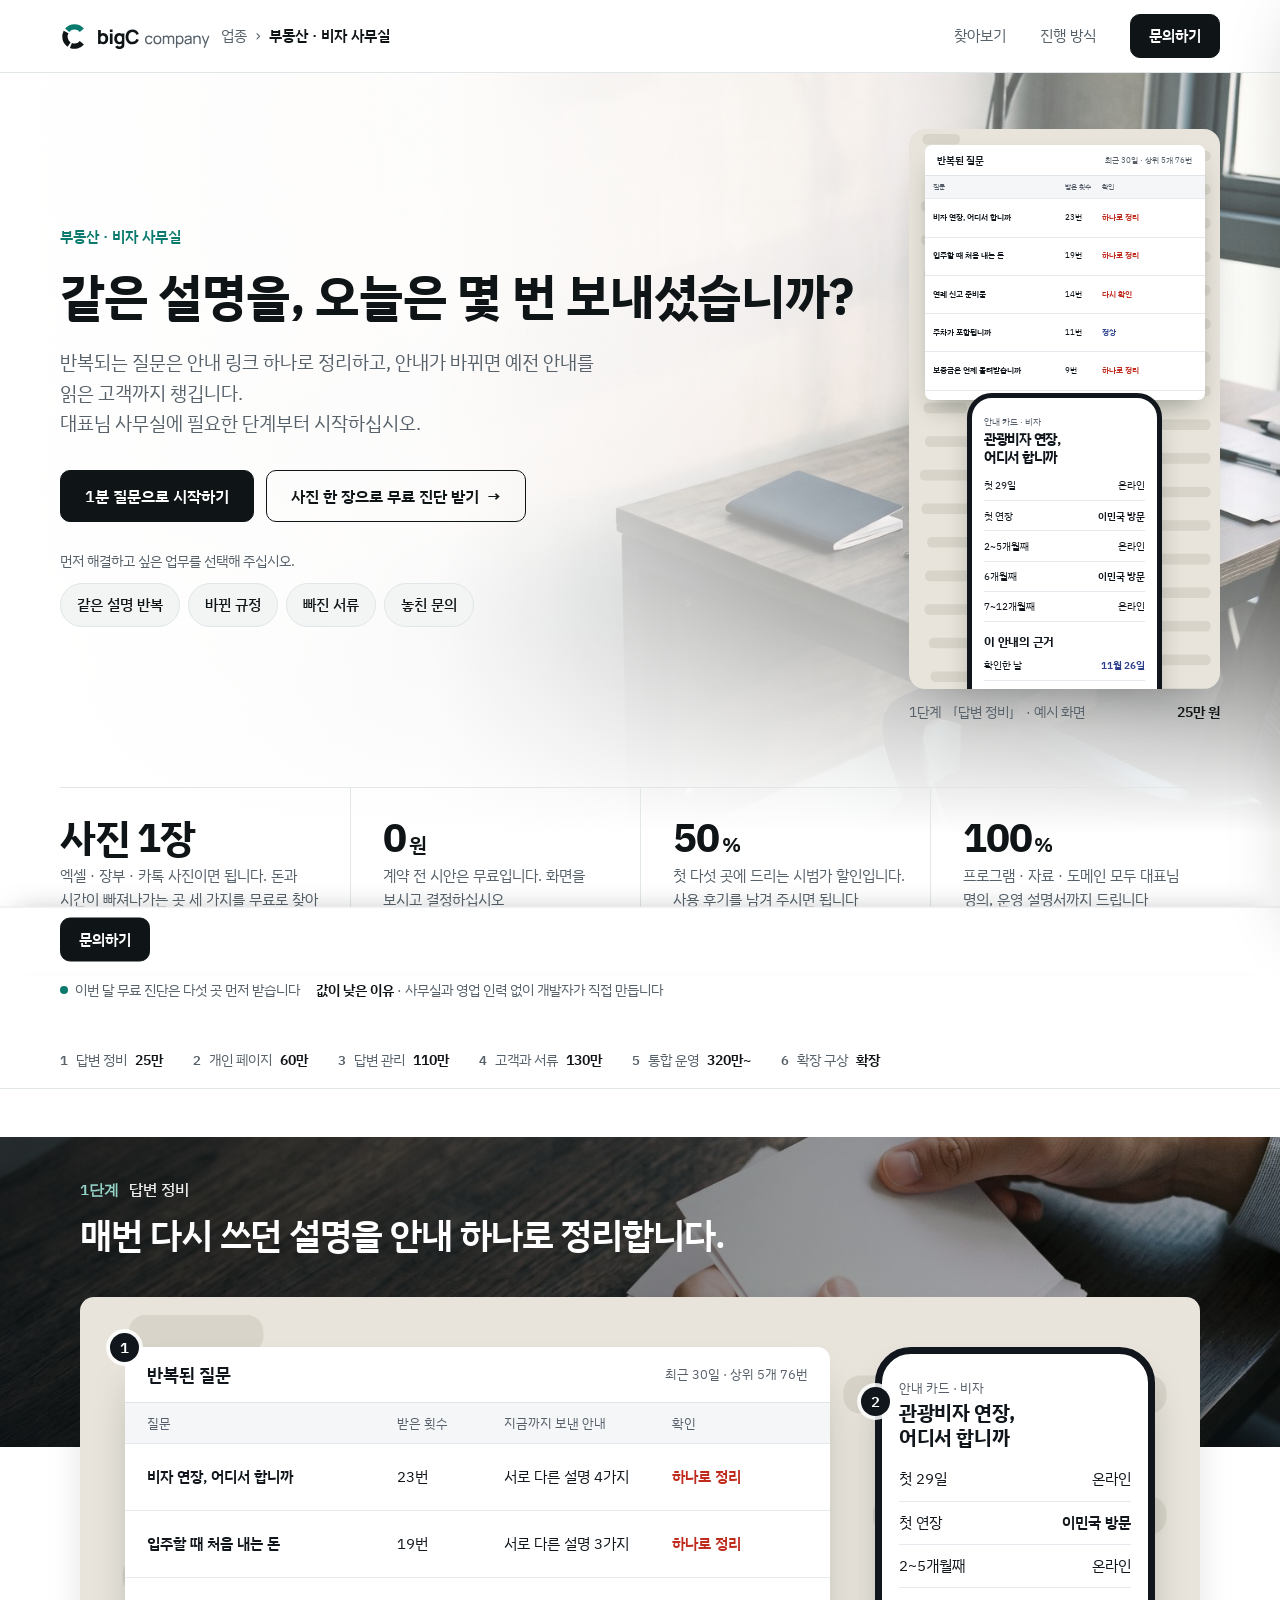
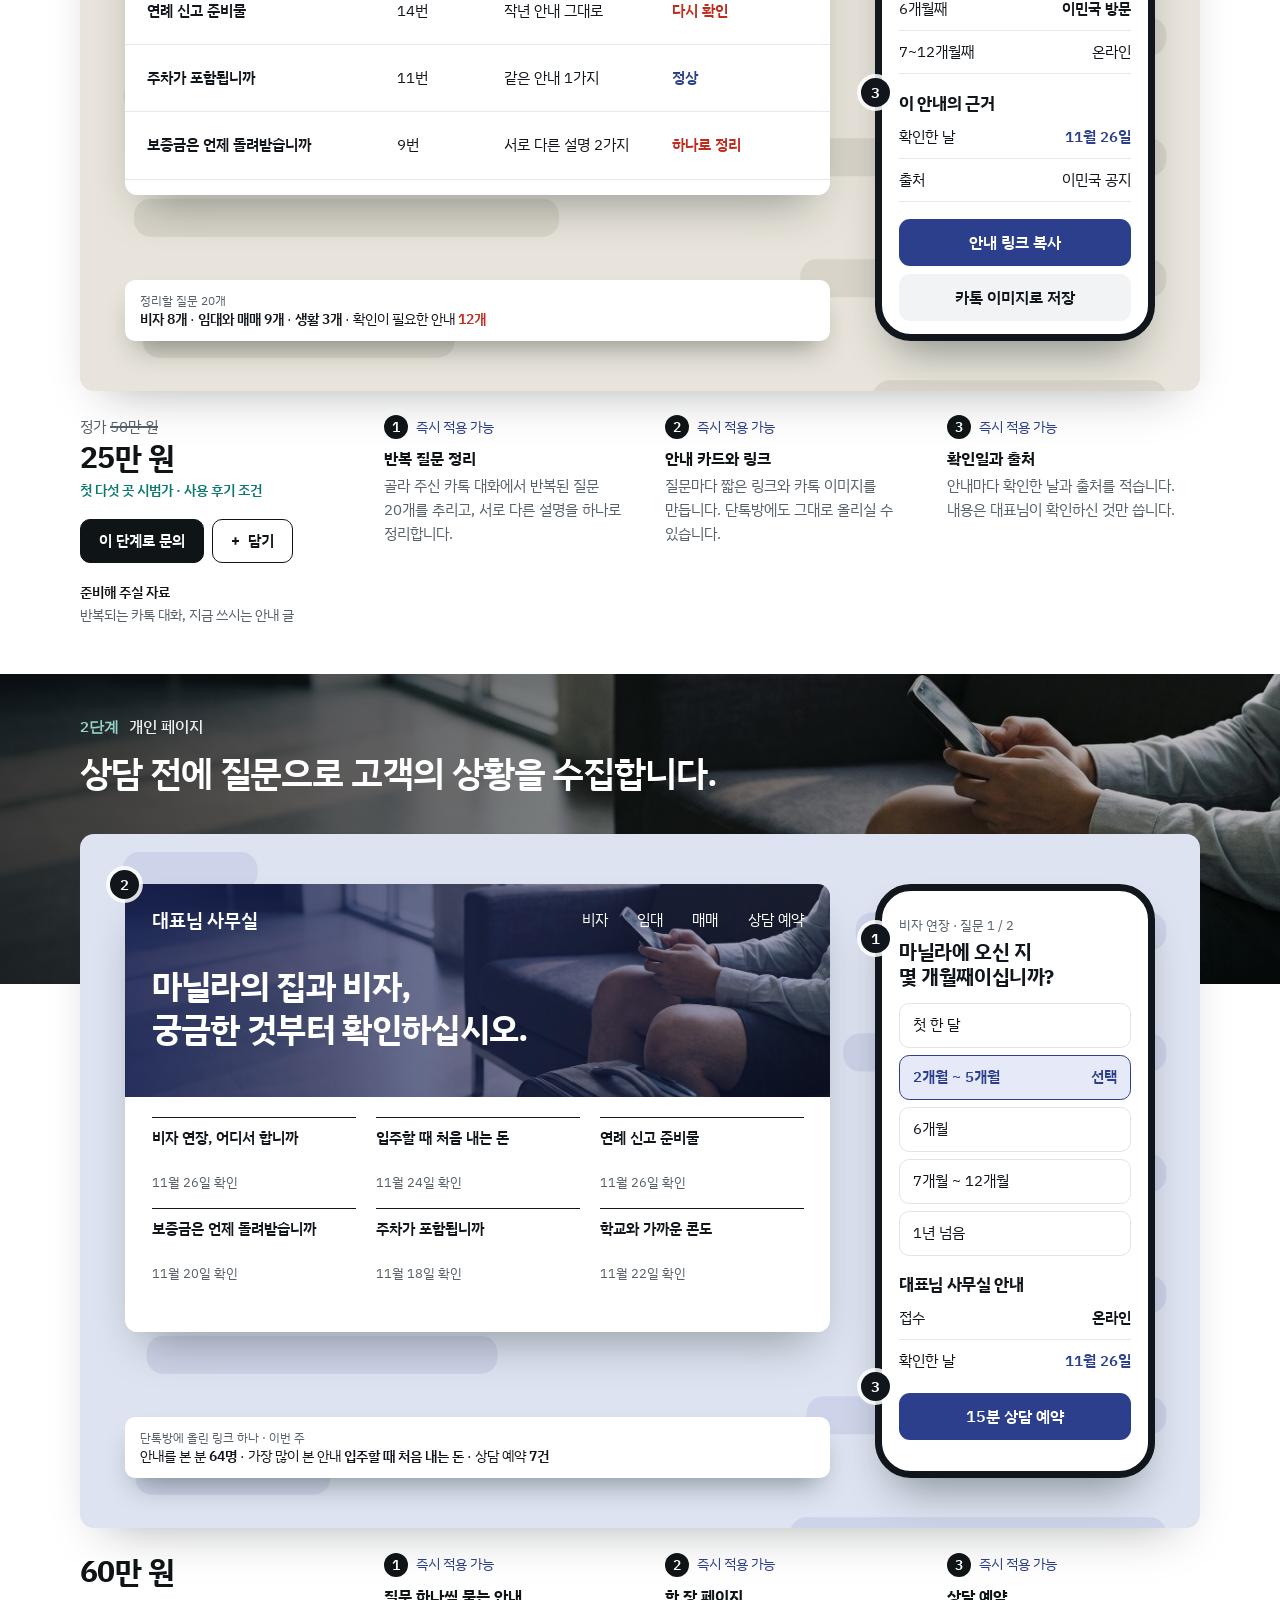
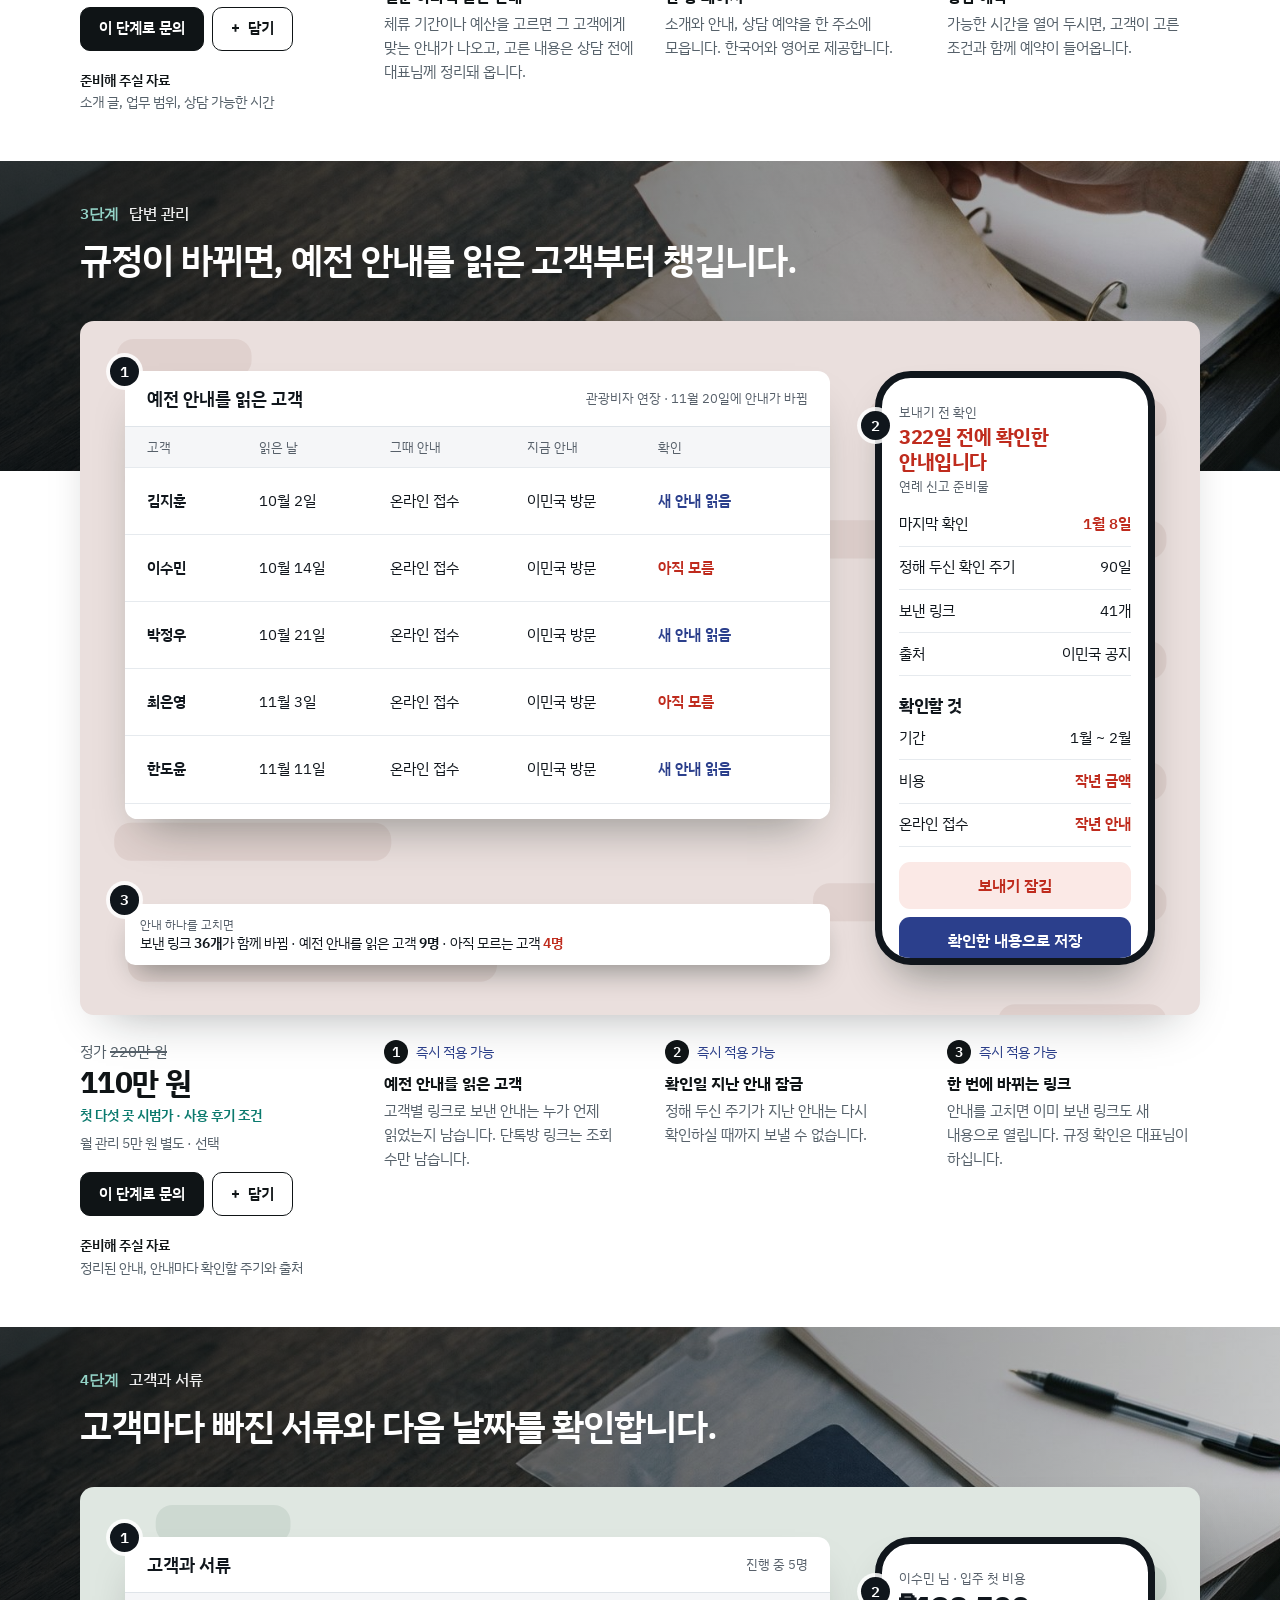
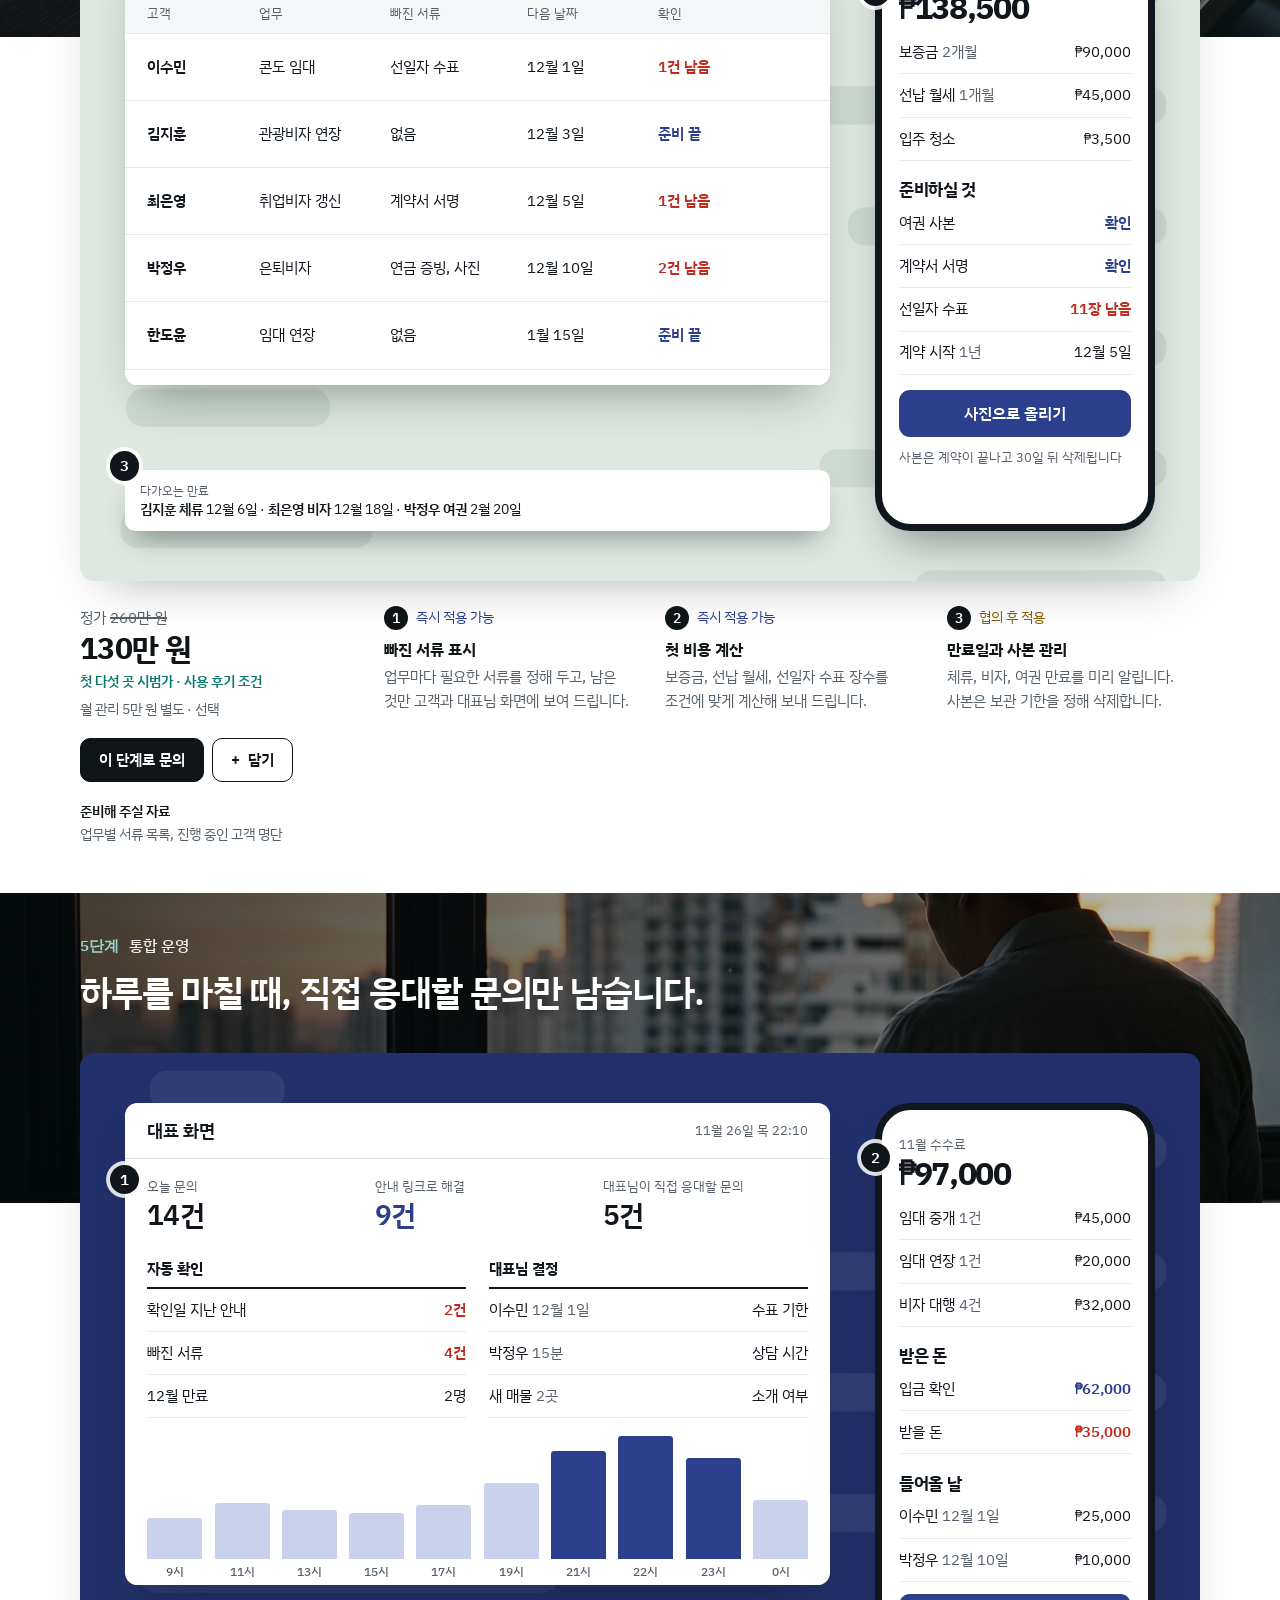
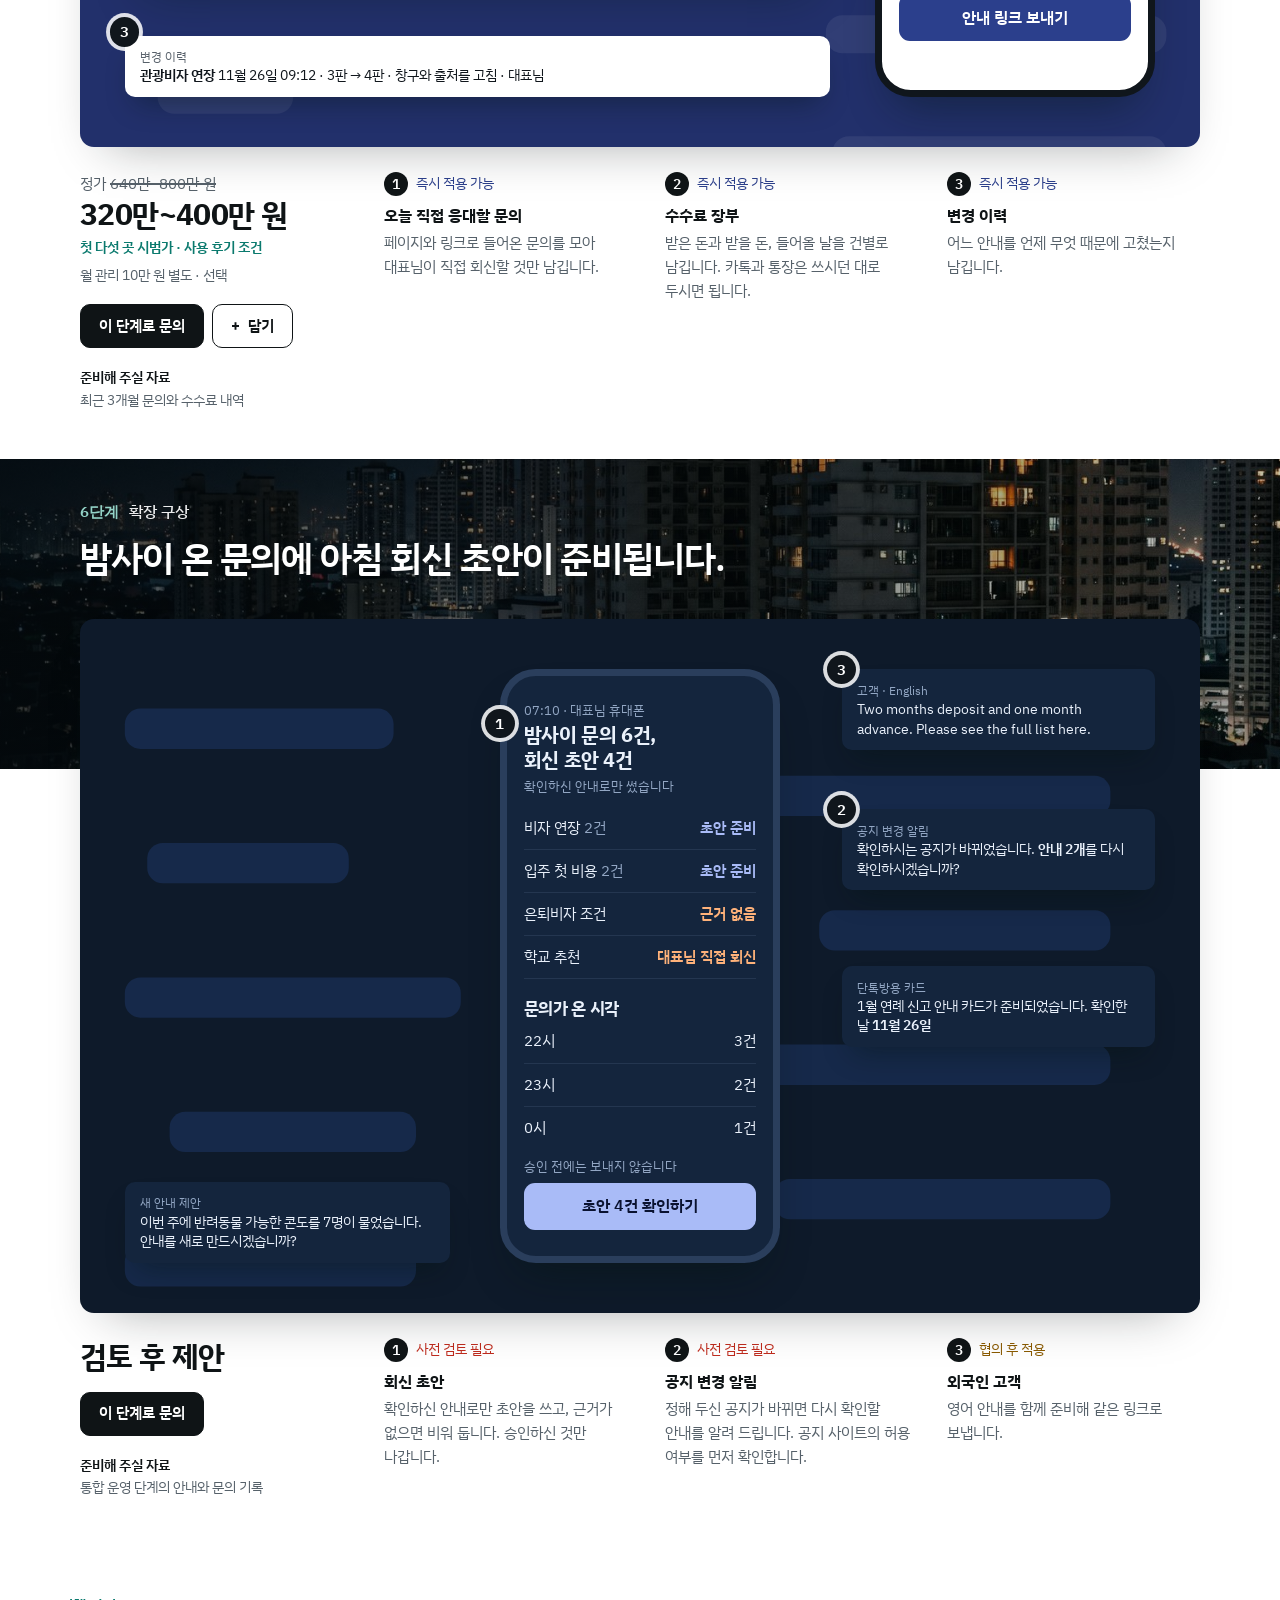
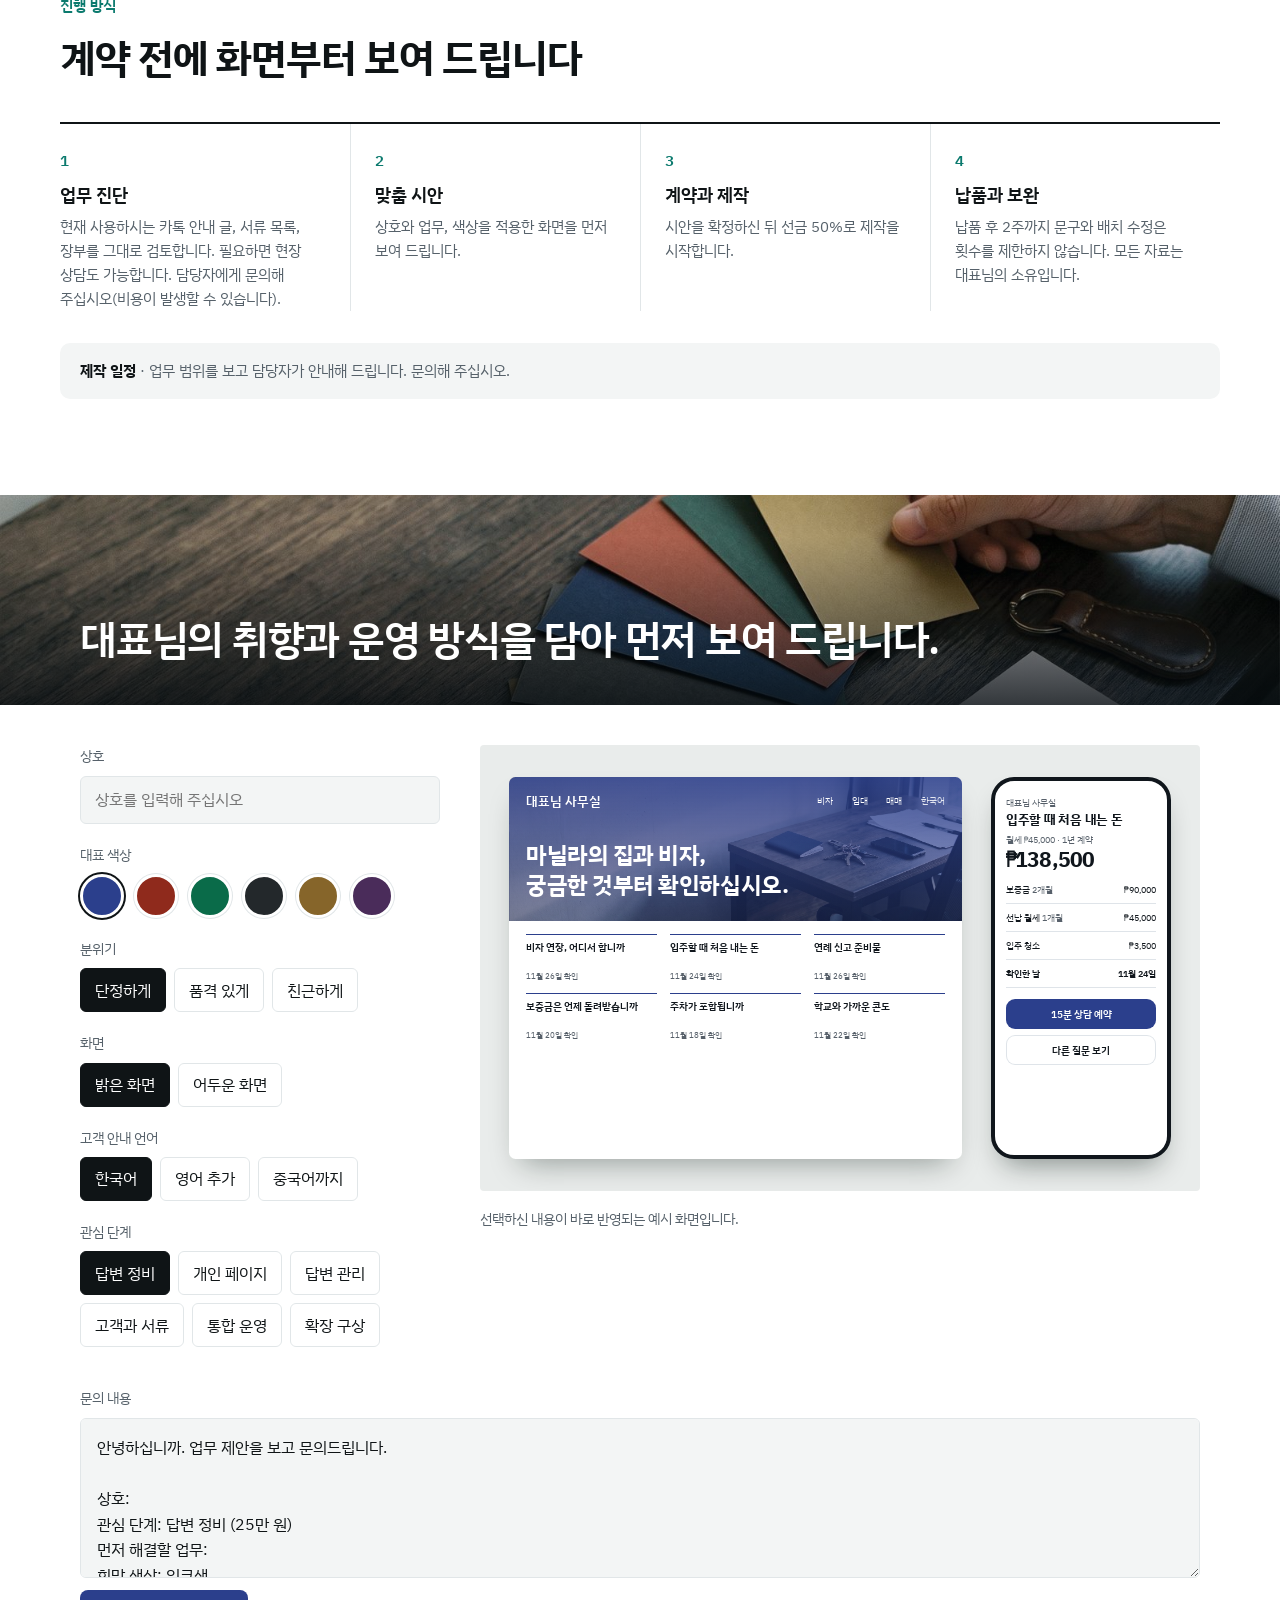
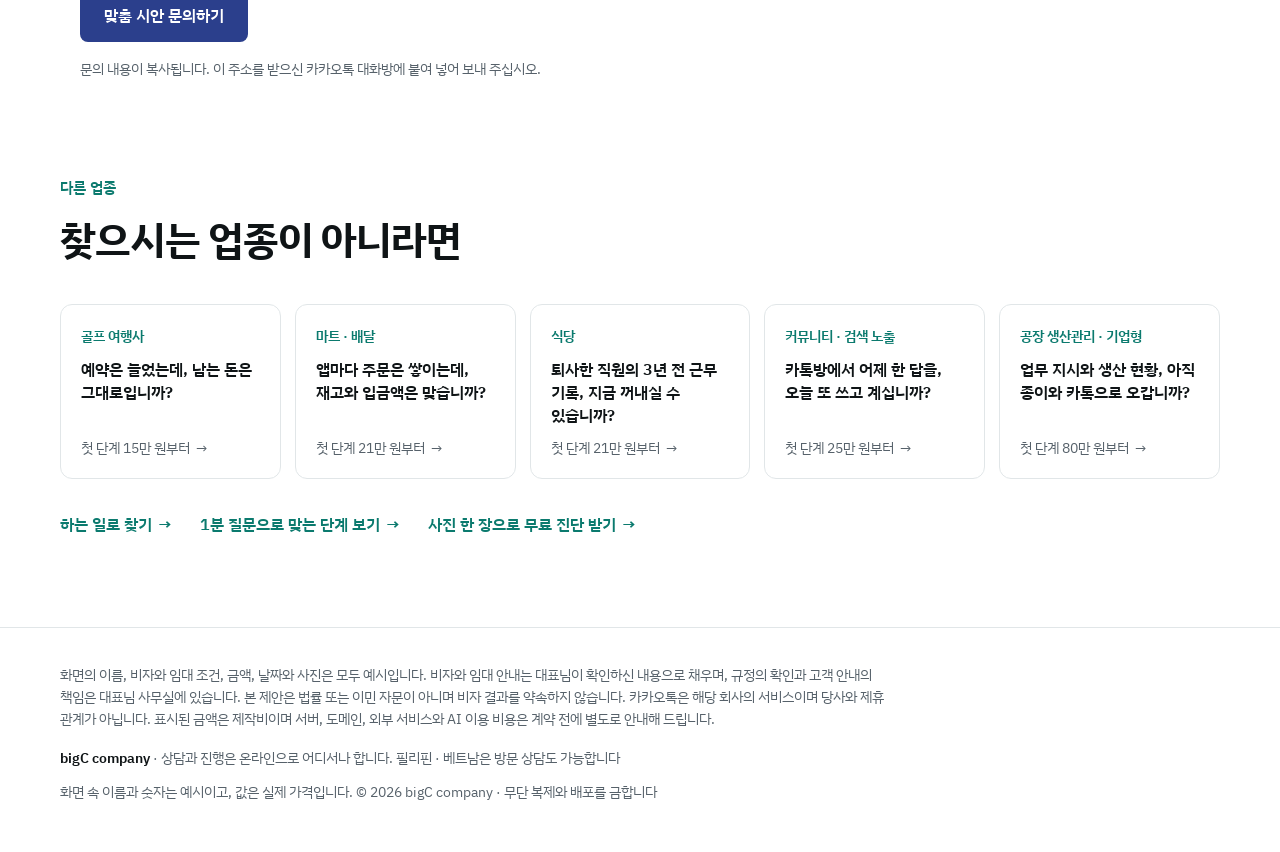
==== commit 86d71829: "showroom v7 hub + landing 2.0 x5 + brand header on MES/bot (182)(183)" ====
--- a/agent/index.html
+++ b/agent/index.html
@@ -1,6 +1,6 @@
-<!doctype html><html lang="ko"><head><meta charset="utf-8"><meta name="viewport" content="width=device-width,initial-scale=1,viewport-fit=cover"><meta name="description" content="부동산과 비자 안내의 반복 질문, 고객 서류를 한 화면에서 관리합니다."><meta property="og:type" content="website"><meta property="og:site_name" content="bigC company"><meta property="og:url" content="https://bigc-company.github.io/agent/"><link rel="canonical" href="https://bigc-company.github.io/agent/"><meta property="og:image" content="https://bigc-company.github.io/agent/og.jpg?v=1"><meta property="og:image:width" content="1200"><meta property="og:image:height" content="600"><meta name="twitter:card" content="summary_large_image"><meta property="og:title" content="같은 설명을, 오늘은 몇 번 보내셨습니까?"><meta property="og:description" content="반복되는 질문부터 고객 서류까지, 한 화면에서 관리합니다."><style>:root{color-scheme:light}body{margin:0;font:14px system-ui}img{max-width:100%}[hidden]{display:none!important}</style><meta name="robots" content="noindex,nofollow,noarchive"></head><body><title>부동산·비자 사무실 제안</title>
+<!doctype html><html lang="ko"><head><meta charset="utf-8"><meta name="viewport" content="width=device-width,initial-scale=1,viewport-fit=cover"><meta name="description" content="부동산과 비자 안내의 반복 질문, 고객 서류를 한 화면에서 관리합니다."><meta property="og:type" content="website"><meta property="og:site_name" content="bigC company"><meta property="og:url" content="https://bigc-company.github.io/agent/"><link rel="canonical" href="https://bigc-company.github.io/agent/"><meta property="og:image" content="https://bigc-company.github.io/agent/og.jpg?v=2"><meta property="og:image:width" content="1200"><meta property="og:image:height" content="630"><meta name="twitter:card" content="summary_large_image"><meta property="og:title" content="같은 설명을, 오늘은 몇 번 보내셨습니까?"><meta property="og:description" content="반복되는 질문부터 고객 서류까지, 한 화면에서 관리합니다."><style>:root{color-scheme:light}body{margin:0;font:14px system-ui}img{max-width:100%}[hidden]{display:none!important}</style><link rel="icon" type="image/png" sizes="32x32" href="../_s/favicon-32.png"><link rel="icon" type="image/png" sizes="16x16" href="../_s/favicon-16.png"><link rel="apple-touch-icon" href="../_s/apple-touch-icon-180.png"><meta name="robots" content="noindex,nofollow,noarchive"></head><body><title>부동산·비자 사무실 제안</title>
 <meta name="claude:viewport-fit-sides" content="cover">
-<link rel="stylesheet" href="https://fonts.googleapis.com/css2?family=IBM+Plex+Sans+KR:wght@400;500;600;700&family=Nanum+Myeongjo:wght@700&family=Gowun+Dodum&display=swap">
+<link rel="stylesheet" href="https://fonts.googleapis.com/css2?family=IBM+Plex+Sans+KR:wght@400;500;600;700&family=IBM+Plex+Mono:wght@500;600&family=Nanum+Myeongjo:wght@700&family=Gowun+Dodum&display=swap">
 <style>
 /* Layout: one 1120 column on a 4-column grid. Each price step = heading row, full-width scene, 4 comments on the same columns.
    Scenes are drawn in em; 1em = 1cqw (wide 100x62) or 2.5cqw (compact 40x46), so one source feeds the page, the thumbnails and the KakaoTalk cards. */
@@ -216,49 +216,308 @@
   .price b{font-size:26px}.cm .k i{display:none}
   .sh{display:grid;grid-template-columns:1fr auto;margin-bottom:20px;gap:16px}.sh .h{grid-column:1/-1;grid-row:2}.per{grid-row:1;grid-column:2}
 }
+
+.b-hv .sc{aspect-ratio:40/72}.b-hv .st{font-size:2.5cqw}.b-hv .bd{left:2.44em;top:2.44em;width:44em;zoom:.82}.b-hv .ph.a{left:7.5em;top:34em}.b-hv .hm{display:none}.b-hv .tb>div{padding:0 1.4em;gap:.7em}.b-hv .tb.a>div{grid-template-columns:20em 5em 1fr}.b-hv .tb.d>div{grid-template-columns:8.2em 1fr 1.05fr 1.2fr}.b-hv .tb.e>div{grid-template-columns:1.5fr 1fr 1fr 1fr 1fr}.b-hv .qs{grid-template-columns:1fr 1fr;padding:1.4em;gap:1em 1.4em}.b-hv .qs div:nth-child(n+5){display:none}.b-hv .kp{gap:1em;padding:1.4em}.b-hv .kp b{font-size:2.1em}.b-hv .two{padding:0 1.4em;gap:1.4em}.b-hv .bars{gap:.6em;padding:0 1.4em}.b-hv .s3 .ph.a{top:37em}.b-hv .s4 .ph.a{top:37.6em}.b-hv .s4{aspect-ratio:40/76}.b-hv .s5 .ph.a{left:7.5em;top:3em}.b-hv .s5.sc{aspect-ratio:40/52}.b-hv .bar{display:none}.b-hv .f5a{display:none}.b-hv .f5b{display:none}.b-hv .f5c{display:none}.b-hv .f5d{display:none}.b-hv .pin{display:none}.b-hv .fl p{font-size:1.4em}
+/* ===== bigC brand frame (182)(P1)(P9) — tokens, buttons, header and footer copied from the first page (draft v6).
+   Used by the landing kit, the MES page and the interview bot. Class prefix b- so the pages' own css never collides. ===== */
+:root{
+  --b-bg:#ffffff;--b-tint:#f3f5f5;--b-ink:#0f1416;--b-mu:#56616a;--b-ln:#e1e6e8;
+  --b-acc:#0b7a6e;--b-acc-ink:#ffffff;--b-acc-soft:#e5f1ef;--b-shadow:0 22px 48px -26px rgba(15,20,22,.38);
+  --b-f:"IBM Plex Sans KR","Apple SD Gothic Neo","Malgun Gothic",system-ui,sans-serif;--b-mono:"IBM Plex Mono",ui-monospace,Consolas,monospace;
+  --hh:72px}
+@media (prefers-color-scheme:dark){:root:not([data-theme="light"]){color-scheme:dark;
+  --b-bg:#0e1214;--b-tint:#161b1e;--b-ink:#e9eef0;--b-mu:#9aa6ab;--b-ln:#262d31;--b-acc:#4fc1ae;--b-acc-ink:#06201c;--b-acc-soft:#123029;--b-shadow:0 22px 48px -26px rgba(0,0,0,.8)}}
+:root[data-theme="dark"]{color-scheme:dark;
+  --b-bg:#0e1214;--b-tint:#161b1e;--b-ink:#e9eef0;--b-mu:#9aa6ab;--b-ln:#262d31;--b-acc:#4fc1ae;--b-acc-ink:#06201c;--b-acc-soft:#123029;--b-shadow:0 22px 48px -26px rgba(0,0,0,.8)}
+body::before{content:"";position:fixed;inset:0 0 auto;height:env(safe-area-inset-top,0px);z-index:50;background:var(--b-bg)}
+.b-wrap{max-width:1200px;margin-inline:auto;padding-left:max(20px,env(safe-area-inset-left,0px));padding-right:max(20px,env(safe-area-inset-right,0px))}
+.nw{display:inline-block;white-space:nowrap}.nb{white-space:nowrap}
+.b-num{font-variant-numeric:tabular-nums}
+.b-eyebrow{font-size:15px;font-weight:600;color:var(--b-acc)}
+
+/* buttons (first page .btn) */
+.b-btn{display:inline-flex;align-items:center;justify-content:center;gap:8px;min-height:52px;min-width:0;max-width:100%;padding:10px 24px;border-radius:10px;font-weight:600;font-size:16px;line-height:1.35;text-align:center;text-wrap:balance;border:1.5px solid var(--b-ink);background:transparent;color:var(--b-ink);cursor:pointer;transition:transform .15s ease,background .15s ease}
+.b-btn .ar{flex:none}
+.b-btn:hover{transform:translateY(-1px)}
+.b-btn.fill{background:var(--b-ink);color:var(--b-bg)}
+.b-btn.sm{min-height:44px;padding:6px 18px;font-size:15px}
+.b-link{font-weight:600;font-size:16px;color:var(--b-acc);display:inline-flex;gap:6px;align-items:center;min-height:44px}
+.b-link:hover{text-decoration:underline;text-underline-offset:4px}
+
+/* header */
+.b-hd,.b-ft{font-family:var(--b-f);-webkit-font-smoothing:antialiased;word-break:keep-all}
+.b-hd a,.b-ft a{text-decoration:none;color:inherit}
+.b-hd .b-btn.fill{color:var(--b-bg)}
+.b-hd{position:sticky;top:env(safe-area-inset-top,0px);z-index:40;background:var(--b-bg);border-bottom:1px solid var(--b-ln)}
+.b-hd .b-wrap{height:var(--hh);display:flex;align-items:center;justify-content:space-between;gap:20px}
+.b-brand{display:flex;align-items:center;gap:4px;min-width:0}
+.b-logo{display:flex;align-items:center;min-height:44px;flex:none}
+.b-lk{height:45px;width:auto;display:block;margin-left:-8px}
+.b-crumb{display:flex;align-items:center;gap:8px;font-size:15px;color:var(--b-mu);white-space:nowrap;min-width:0}
+.b-crumb a{min-height:44px;display:inline-flex;align-items:center}
+.b-crumb a:hover{color:var(--b-ink)}
+.b-crumb [aria-current]{color:var(--b-ink);font-weight:600;overflow:hidden;text-overflow:ellipsis}
+.b-nav{display:flex;align-items:center;gap:34px;font-size:15px}
+.b-nav a.n{color:var(--b-mu);min-height:44px;display:inline-flex;align-items:center}
+.b-nav a.n:hover{color:var(--b-ink)}
+
+/* footer (first page footer + the draft's example note) */
+.b-ft{margin-top:80px;border-top:1px solid var(--b-ln);padding-block:36px 48px;font-size:14px;color:var(--b-mu)}
+.b-fine{margin-bottom:16px;max-width:60em}
+.b-fl{display:flex;flex-wrap:wrap;justify-content:space-between;gap:12px 32px}
+.b-fl b{color:var(--b-ink);font-weight:600}
+
+@media (max-width:760px){
+  :root{--hh:60px}
+  .b-nav{display:none}
+  .b-crumb a,.b-crumb [aria-hidden]{display:none}
+  .b-crumb{font-size:14px}
+  .b-ft{margin-top:56px;padding-bottom:120px}
+}
+@media (prefers-reduced-motion:reduce){.b-btn{transition:none}.b-btn:hover{transform:none}}
+
+/* ===== Landing 2.0 kit (182)(183) — the step-page frame; brand.css (header, footer, buttons, tokens) comes first ===== */
+:root{--lh:54px;--ov:150px}
+/* the draft's own page tokens follow the first page (scenes keep their fixed picture palette) */
+:root,:root[data-theme],:root:not([data-theme="light"]){--bg:var(--b-bg);--ink:var(--b-ink);--soft:var(--b-mu);--line:var(--b-ln);--panel:var(--b-tint)}
+html{scroll-behavior:smooth;scroll-padding-top:calc(var(--hh) + var(--lh) + 16px)}
+@media (prefers-reduced-motion:reduce){html{scroll-behavior:auto}}
+body{background:var(--b-bg);color:var(--b-ink);font-family:var(--b-f)}
+/* hero: question + the strongest scene, the cover photo kept as a soft background */
+.b-hero{position:relative;overflow:hidden;padding-block:56px 0;background:var(--b-bg);color:var(--b-ink);min-height:0}
+.b-bg{position:absolute;inset:0 0 auto;height:min(760px,100%);background-size:cover;background-repeat:no-repeat}
+.b-bg::after{content:"";position:absolute;inset:0;background:linear-gradient(90deg,var(--b-bg) 0%,color-mix(in srgb,var(--b-bg) 94%,transparent) 34%,color-mix(in srgb,var(--b-bg) 55%,transparent) 62%,color-mix(in srgb,var(--b-bg) 20%,transparent) 100%),linear-gradient(transparent 55%,var(--b-bg))}
+.b-hero .b-wrap{position:relative}
+.b-grid{display:grid;grid-template-columns:minmax(0,1fr) var(--hvw,440px);gap:56px;align-items:center}
+.b-hero h1{font-size:clamp(32px,4.2vw,50px);line-height:1.2;margin:16px 0 22px;letter-spacing:-.025em;font-weight:700;text-wrap:balance;max-width:none}
+.b-lead{font-size:19px;color:var(--b-mu);max-width:30em}
+.b-ctas{display:flex;flex-wrap:wrap;gap:12px;margin-top:32px}
+.b-pains{margin-top:28px;display:flex;flex-wrap:wrap;gap:8px;align-items:center}
+.b-pains span{width:100%;font-size:14px;color:var(--b-mu);margin-bottom:2px}
+.b-pains button{min-height:44px;padding:0 16px;border-radius:999px;border:1px solid var(--b-ln);background:var(--b-tint);color:var(--b-ink);font-size:15px;font-weight:500;transition:border-color .15s}
+.b-pains button:hover{border-color:var(--b-ink)}
+.b-pains button[aria-pressed="true"]{border-color:var(--b-acc);color:var(--b-acc);background:var(--b-acc-soft);font-weight:600}
+.b-copy .kind span{color:var(--b-mu)}
+.b-copy .kind button{border-color:var(--b-ln);background:var(--b-bg);color:var(--b-ink);min-height:44px}
+.b-copy .kind button[aria-pressed="true"]{background:var(--b-ink);border-color:var(--b-ink);color:var(--b-bg)}
+.b-hv{margin:0}
+.b-hv a{display:block;border-radius:16px;box-shadow:var(--b-shadow);transition:transform .2s ease}
+.b-hv a:hover{transform:translateY(-3px)}
+.b-hv .sc{border-radius:16px}
+.b-hv figcaption{display:flex;justify-content:space-between;gap:12px;margin-top:12px;font-size:14px;color:var(--b-mu)}
+.b-hv figcaption .b-num{color:var(--b-ink);font-weight:600;white-space:nowrap}
+
+/* benefit band (first page .proof) */
+.b-proof{margin-top:64px;border-top:1px solid var(--b-ln);border-bottom:1px solid var(--b-ln)}
+.b-cells{display:grid;grid-template-columns:repeat(4,minmax(0,1fr))}
+.b-c{padding:28px 24px 26px 0;display:flex;flex-direction:column;gap:6px}
+.b-c + .b-c{padding-left:32px;border-left:1px solid var(--b-ln)}
+.b-big{font-size:clamp(30px,3.2vw,40px);white-space:nowrap;font-weight:700;letter-spacing:-.03em;line-height:1.05;font-variant-numeric:tabular-nums}
+.b-big small{font-size:20px;font-weight:600;letter-spacing:0;margin-left:3px}
+.b-cap{font-size:15px;color:var(--b-mu)}
+.b-src{padding-block:16px 0;font-size:14px;color:var(--b-mu);display:flex;flex-wrap:wrap;gap:4px 16px;align-items:center}
+.b-src b{color:var(--b-ink);font-weight:600}
+.b-dot{display:inline-flex;align-items:center;gap:7px}
+.b-dot::before{content:"";width:8px;height:8px;border-radius:50%;background:var(--b-acc)}
+
+/* sticky ladder (P3) */
+.b-lad{position:sticky;top:calc(env(safe-area-inset-top,0px) + var(--hh));z-index:35;margin-top:32px;background:var(--b-bg);border-bottom:1px solid var(--b-ln)}
+.b-lad .b-wrap{display:flex;gap:2px;height:var(--lh);align-items:stretch;overflow-x:auto;scrollbar-width:none;scroll-behavior:smooth}
+.b-lad .b-wrap::-webkit-scrollbar{display:none}
+.b-lad a{flex:none;display:flex;align-items:center;gap:8px;padding:0 14px;font-size:14px;color:var(--b-mu);border-bottom:2px solid transparent;margin-bottom:-1px;white-space:nowrap;transition:color .15s,border-color .2s}
+.b-lad a:first-child{padding-left:0}
+.b-lad a i{font:600 13px var(--b-mono);font-style:normal;color:var(--b-mu)}
+.b-lad a b{font-weight:600;color:var(--b-ink);font-variant-numeric:tabular-nums}
+.b-lad a:hover{color:var(--b-ink)}
+.b-lad a[aria-current]{color:var(--b-ink);border-bottom-color:var(--b-acc)}
+.b-lad a[aria-current] i{color:var(--b-acc)}
+.b-lad a.got b::after{content:" ✓";color:var(--b-acc)}
+
+/* step: photo head with the scene card lifted over its lower part (183) */
+.step.b-step{padding-block:0;margin-top:48px}
+.b-step .b-wrap{max-width:1160px}
+.b-mom{position:relative;overflow:hidden;color:#fff;min-height:310px;padding-top:40px;padding-bottom:calc(var(--ov) + 28px);isolation:isolate}
+.b-mi{position:absolute;inset:0;background-size:cover;z-index:-2;transform:scale(1);transition:transform 9s cubic-bezier(.2,.6,.2,1)}
+.b-step.in .b-mi{transform:scale(1.04)}
+.b-mom::after{content:"";position:absolute;inset:0;z-index:-1;background:linear-gradient(100deg,rgba(4,10,14,.78),rgba(4,10,14,.46) 55%,rgba(4,10,14,.2)),linear-gradient(rgba(4,10,14,0) 50%,rgba(4,10,14,.35))}
+.b-no{font-size:16px;font-weight:500;opacity:.92;display:flex;gap:10px;align-items:baseline}
+.b-no i{font:600 15px var(--b-mono);font-style:normal;color:#9fe3d6}
+.b-mom h2{margin-top:10px;font-size:clamp(26px,3vw,36px);line-height:1.28;letter-spacing:-.03em;font-weight:600;text-wrap:balance;max-width:22em}
+.b-mom h2 span{display:inline-block}
+.hit .b-mom h2{color:#A9E9CB}
+.b-card{position:relative;z-index:2;margin-top:calc(-1 * var(--ov))}
+.b-card>.sc{border-radius:14px;box-shadow:var(--b-shadow)}
+.b-det{display:grid;grid-template-columns:minmax(0,3fr) minmax(0,9fr);gap:32px;margin-top:24px;align-items:start}
+.b-lp{font-size:15px;color:var(--b-mu)}
+.b-lp s{text-decoration-thickness:1.5px}
+.b-fp b{display:block;font-size:30px;line-height:1.2;font-weight:700;letter-spacing:-.02em}
+.b-fp small{display:block;margin-top:4px;font-size:14px;color:var(--b-acc);font-weight:600}
+.b-mo{margin-top:6px;font-size:14px;color:var(--b-mu)}
+.b-acts{display:flex;flex-wrap:wrap;gap:8px;margin-top:18px}
+.b-add[aria-pressed="true"]{background:var(--b-acc-soft);border-color:var(--b-acc);color:var(--b-acc)}
+.b-add .b-pl{font-weight:700}
+.cm.b-cm{margin:0;display:grid;grid-template-columns:repeat(3,minmax(0,1fr));gap:28px}
+.b-cm p{font-size:15px}
+.b-prep{margin-top:18px;font-size:14px;color:var(--b-mu)}
+.b-prep b{display:block;color:var(--b-ink);font-weight:600}
+
+/* process */
+.b-how{padding-block:96px 0}
+.b-blk{display:flex;flex-direction:column;gap:14px;max-width:760px;margin-bottom:40px}
+.b-blk h2{font-size:clamp(28px,3.4vw,40px);line-height:1.25;letter-spacing:-.025em;font-weight:700;text-wrap:balance}
+.b-steps{list-style:none;margin:0;padding:0;display:grid;grid-template-columns:repeat(4,minmax(0,1fr));border-top:2px solid var(--b-ink)}
+.b-steps li{padding:24px 24px 0 0;display:flex;flex-direction:column;gap:8px}
+.b-steps li + li{padding-left:24px;border-left:1px solid var(--b-ln)}
+.b-k i{font:600 15px var(--b-mono);font-style:normal;color:var(--b-acc)}
+.b-steps h3{font-size:18px;line-height:1.4;font-weight:600}
+.b-steps p{color:var(--b-mu);font-size:15px}
+.b-sched{margin-top:32px;padding:16px 20px;border-radius:10px;background:var(--b-tint);font-size:15px;color:var(--b-mu)}
+.b-sched b{color:var(--b-ink)}
+
+/* the draft's 「먼저 보여 드립니다」 block: shorter photo band, same frame */
+.cus{margin-top:96px;border-top:0;padding-bottom:0}
+.cusimg{min-height:min(18vw,210px)}
+.cus .msgw textarea,.cus textarea#msg{min-height:160px}
+
+/* other trades (P6) */
+.b-next{padding-block:96px 0}
+.b-trs{display:grid;grid-template-columns:repeat(5,minmax(0,1fr));gap:14px}
+.b-tr{display:flex;flex-direction:column;gap:10px;padding:20px 20px 18px;border:1px solid var(--b-ln);border-radius:12px;background:var(--b-bg);transition:border-color .15s,transform .15s}
+.b-tr:hover{border-color:var(--b-ink);transform:translateY(-2px)}
+.b-tn{font-size:14px;font-weight:600;color:var(--b-acc)}
+.b-tr b{font-size:16px;line-height:1.45;font-weight:600}
+.b-tp{margin-top:auto;font-size:14px;color:var(--b-mu);display:flex;gap:6px}
+.b-cmh{display:none}
+.cm.b-cm li.b-pli{display:none}
+.b-unf{display:none;margin:20px auto 0;width:calc(100% - 40px);max-width:520px}
+.b-or{margin-top:24px;display:flex;flex-wrap:wrap;gap:4px 28px}
+
+/* bottom bar: phones always (after the hero), every screen once something is in the cart (P7) */
+.b-bar{position:fixed;left:0;right:0;bottom:0;z-index:45;background:var(--b-bg);border-top:1px solid var(--b-ln);box-shadow:0 -10px 30px -18px rgba(15,20,22,.35);
+  padding:10px 0 calc(10px + env(safe-area-inset-bottom,0px));transform:translateY(110%);transition:transform .25s ease}
+.b-bar.on{transform:none}
+.b-bar .b-wrap{display:flex;align-items:center;gap:16px}
+.b-sum{flex:1;min-width:0;font-size:15px;color:var(--b-mu)}
+.b-sum b{color:var(--b-ink);font-weight:600}
+.b-sum s{color:var(--b-mu)}
+.b-sum:empty{display:none}
+.b-bb{display:flex;gap:10px;flex:none}
+.b-1m{display:none}
+.b-bar:not(.has) .b-clr{display:none}
+body.b-cart .b-ft{padding-bottom:120px}
+
+@media (max-width:1080px){
+  .b-grid{grid-template-columns:minmax(0,1fr) 360px;gap:36px}
+  .b-trs{grid-template-columns:repeat(2,minmax(0,1fr))}
+  .b-steps{grid-template-columns:repeat(2,minmax(0,1fr))}
+  .b-steps li:nth-child(3){padding-left:0;border-left:0}
+  .b-steps li:nth-child(n+3){margin-top:24px}
+  .cm.b-cm{grid-template-columns:1fr;gap:20px}
+}
+@media (max-width:900px){
+  .b-grid{grid-template-columns:1fr;gap:40px}
+  .b-hv{max-width:min(440px,var(--hvw,440px))}
+  .b-cells{grid-template-columns:repeat(2,minmax(0,1fr))}
+  .b-c{padding:24px 24px 24px 0}
+  .b-c + .b-c{padding-left:0;border-left:0}
+  .b-c:nth-child(even){padding-left:28px;padding-right:0;border-left:1px solid var(--b-ln)}
+  .b-c:nth-child(n+3){border-top:1px solid var(--b-ln)}
+  .b-det{grid-template-columns:1fr;gap:24px}
+}
+@media (max-width:760px){
+  :root{--lh:50px;--ov:88px}
+  .b-hero{padding-block:36px 0}
+  .b-bg{height:520px}
+  .b-bg::after{background:linear-gradient(color-mix(in srgb,var(--b-bg) 80%,transparent),var(--b-bg) 85%)}
+  .b-hero h1{margin:12px 0 16px}
+  .b-hero h1 .nw{white-space:normal}
+  .b-lead{font-size:17px}
+  .b-ctas{flex-direction:column;margin-top:26px}
+  .b-ctas .b-btn{width:100%}
+  .b-proof{margin-top:44px}
+  .b-cells{grid-template-columns:1fr}
+  .b-c,.b-c:nth-child(even){padding:20px 0;border-left:0}
+  .b-c + .b-c{border-top:1px solid var(--b-ln)}
+  .b-big{font-size:32px}
+  .b-lad{margin-top:40px}
+  .b-lad a{padding:0 12px}
+  .step.b-step{margin-top:56px}
+  .b-mom{min-height:220px;padding-top:28px;padding-bottom:calc(var(--ov) + 24px)}
+  .b-mom h2{font-size:24px}
+  .b-fp b{font-size:26px}
+  .b-pz{display:grid;grid-template-columns:minmax(0,1fr) auto;gap:0 14px;align-items:start}
+  .b-pz>p{grid-column:1}
+  .b-acts{grid-column:2;grid-row:1/span 4;flex-direction:column;margin-top:2px}
+  .b-acts .b-btn{width:100%}
+  .b-pz .b-prep{display:none}
+  .cm.b-cm li.b-pli{display:block}
+  .b-how,.b-next{padding-block:80px 0}
+  .b-steps{grid-template-columns:1fr;border-top-width:2px}
+  .b-steps li,.b-steps li + li,.b-steps li:nth-child(3){padding:20px 0;border-left:0;border-bottom:1px solid var(--b-ln);margin-top:0}
+  .cus{margin-top:72px}
+  .b-hv{max-width:min(340px,var(--hvw,440px));margin-inline:auto}
+  .b-hv figcaption{font-size:13.5px}
+  /* phones: the three scene notes become a side-scrolling strip */
+  .cm.b-cm{display:flex;gap:12px;overflow-x:auto;scroll-snap-type:x mandatory;margin-inline:calc(-1 * max(20px,env(safe-area-inset-left,0px)));padding:2px max(20px,env(safe-area-inset-left,0px)) 10px;scrollbar-width:none}
+  .cm.b-cm::-webkit-scrollbar{display:none}
+  .cm.b-cm li{flex:0 0 82%;scroll-snap-align:start;border:1px solid var(--b-ln);border-radius:12px;padding:16px 16px 14px;background:var(--b-bg)}
+  .b-cmh{display:flex;justify-content:space-between;align-items:baseline;font-size:13.5px;color:var(--b-mu);margin-bottom:-12px}
+  .b-trs{display:flex;gap:12px;overflow-x:auto;scroll-snap-type:x mandatory;margin-inline:calc(-1 * max(20px,env(safe-area-inset-left,0px)));padding:2px max(20px,env(safe-area-inset-left,0px)) 10px;scrollbar-width:none}
+  .b-trs::-webkit-scrollbar{display:none}
+  .b-tr{flex:0 0 74%;scroll-snap-align:start}
+  /* phones: the colour preview opens on demand */
+  .cus.b-fold .cusg,.cus.b-fold .msgw{display:none}
+  .b-unf{display:flex}
+  .b-bar .b-wrap{flex-wrap:wrap;gap:8px 10px}
+  .b-sum{flex-basis:100%;font-size:14px}
+  .b-bb{flex:1}
+  .b-bb .b-btn{flex:1;min-height:48px}
+  .b-1m{display:inline-flex}
+  .b-bar.has .b-1m{display:none}
+}
+@media (max-width:380px){.b-cap{font-size:14px}}
+@media (prefers-reduced-motion:reduce){.b-btn,.b-bar,.b-tr,.b-hv a,.b-mi{transition:none}.b-btn:hover,.b-tr:hover,.b-hv a:hover{transform:none}.b-step.in .b-mi{transform:none}}
 </style>
-<header class="top"><div class="w"><span class="brand">bigC company</span><nav class="rail" aria-label="비용 단계"><a href="#t0">25만</a><a href="#t1">60만</a><a href="#t2">110만</a><a href="#t3">130만</a><a href="#t4">320만~</a><a href="#t5">확장</a><i></i></nav></div></header>
-<main><section class="hero"><div class="w"><h1><span>같은 설명을,</span> <span>오늘은 몇 번</span> <span>보내셨습니까?</span></h1><p class="sub">반복되는 질문은 안내 링크 하나로 정리하고, 안내가 바뀌면 예전 안내를 읽은 고객까지 챙깁니다.<br>대표님 사무실에 필요한 단계부터 시작하십시오.</p>
-<div class="pain"><span>먼저 해결하고 싶은 업무를 선택해 주십시오.</span><button type="button" data-go="t0" aria-pressed="false">같은 설명 반복</button><button type="button" data-go="t2" aria-pressed="false">바뀐 규정</button><button type="button" data-go="t3" aria-pressed="false">빠진 서류</button><button type="button" data-go="t4" aria-pressed="false">놓친 문의</button></div></div></section>
-<div class="w"><nav class="ladder" aria-label="여섯 장면"><a href="#t0" aria-label="답변 정비, 25만 원"><div class="sc s0 on" aria-hidden="true"><canvas></canvas><div class="st"><div class="bd mv up"><header><b>반복된 질문</b><span>최근 30일 · 상위 5개 76번</span></header><div class="tb a"><div class="th"><span>질문</span><span>받은 횟수</span><span class="hm">지금까지 보낸 안내</span><span>확인</span></div><div class=""><span><b>비자 연장, 어디서 합니까</b></span><span>23번</span><span class="hm">서로 다른 설명 4가지</span><span><b class="r">하나로 정리</b></span></div><div class=""><span><b>입주할 때 처음 내는 돈</b></span><span>19번</span><span class="hm">서로 다른 설명 3가지</span><span><b class="r">하나로 정리</b></span></div><div class=""><span><b>연례 신고 준비물</b></span><span>14번</span><span class="hm">작년 안내 그대로</span><span><b class="r">다시 확인</b></span></div><div class=""><span><b>주차가 포함됩니까</b></span><span>11번</span><span class="hm">같은 안내 1가지</span><span><b class="gr">정상</b></span></div><div class=""><span><b>보증금은 언제 돌려받습니까</b></span><span>9번</span><span class="hm">서로 다른 설명 2가지</span><span><b class="r">하나로 정리</b></span></div></div></div>
-<div class="ph a mv lf"><div><p class="t">안내 카드 · 비자</p><p class="h" style="margin:.1em 0 .4em">관광비자 연장,<br>어디서 합니까</p><div class="row"><span>첫 29일</span><span>온라인</span></div><div class="row"><span>첫 연장</span><span><b>이민국 방문</b></span></div><div class="row"><span>2~5개월째</span><span>온라인</span></div><div class="row"><span>6개월째</span><span><b>이민국 방문</b></span></div><div class="row"><span>7~12개월째</span><span>온라인</span></div><p class="h" style="font-size:1.5em;margin:1.05em 0 .1em">이 안내의 근거</p><div class="row"><span>확인한 날</span><span><b class="gr">11월 26일</b></span></div><div class="row"><span>출처</span><span>이민국 공지</span></div><span class="btn" style="margin-top:1.1em">안내 링크 복사</span><span class="btn b2" style="margin-top:.5em">카톡 이미지로 저장</span></div></div><div class="fl mv up bar"><p class="t">정리할 질문 20개</p><p><b>비자 8개</b> · <b>임대와 매매 9개</b> · <b>생활 3개</b> · 확인이 필요한 안내 <b class="r">12개</b></p></div><i class="pin" data-n="1" style="left:2.7em;top:3.2em"></i><i class="pin" data-n="2" style="left:69.7em;top:8em"></i><i class="pin" data-n="3" style="left:69.7em;top:34em"></i></div></div><b class="n">25만 원</b><small>답변 정비</small></a><a href="#t1" aria-label="개인 페이지, 60만 원"><div class="sc s1 on" aria-hidden="true"><canvas></canvas><div class="st"><div class="bd hom mv up"><div class="hv"><header><b>대표님 사무실</b><span>비자</span><span>임대</span><span>매매</span><span>상담 예약</span></header><h4>마닐라의 집과 비자,<br>궁금한 것부터 확인하십시오.</h4></div><div class="qs"><div><b>비자 연장, 어디서 합니까</b><span>11월 26일 확인</span></div><div><b>입주할 때 처음 내는 돈</b><span>11월 24일 확인</span></div><div><b>연례 신고 준비물</b><span>11월 26일 확인</span></div><div><b>보증금은 언제 돌려받습니까</b><span>11월 20일 확인</span></div><div><b>주차가 포함됩니까</b><span>11월 18일 확인</span></div><div><b>학교와 가까운 콘도</b><span>11월 22일 확인</span></div></div></div>
-<div class="ph a mv lf"><div><p class="t">비자 연장 · 질문 1 / 2</p><p class="h" style="margin:.2em 0 .7em">마닐라에 오신 지<br>몇 개월째이십니까?</p><div class="op2"><p>첫 한 달</p><p class="on"><b>2개월 ~ 5개월</b><b>선택</b></p><p>6개월</p><p>7개월 ~ 12개월</p><p>1년 넘음</p></div><p class="h" style="font-size:1.5em;margin:1.05em 0 .1em">대표님 사무실 안내</p><div class="row"><span>접수</span><span><b>온라인</b></span></div><div class="row" style="border:0"><span>확인한 날</span><span><b class="gr">11월 26일</b></span></div><span class="btn" style="margin-top:.7em">15분 상담 예약</span></div></div><div class="fl mv up bar"><p class="t">단톡방에 올린 링크 하나 · 이번 주</p><p>안내를 본 분 <b>64명</b> · 가장 많이 본 안내 <b>입주할 때 처음 내는 돈</b> · 상담 예약 <b>7건</b></p></div><i class="pin" data-n="1" style="left:69.7em;top:8em"></i><i class="pin" data-n="2" style="left:2.7em;top:3.2em"></i><i class="pin" data-n="3" style="left:69.7em;top:48em"></i></div></div><b class="n">60만 원</b><small>개인 페이지</small></a><a href="#t2" aria-label="답변 관리, 110만 원"><div class="sc s2 on" aria-hidden="true"><canvas></canvas><div class="st"><div class="bd mv up"><header><b>예전 안내를 읽은 고객</b><span>관광비자 연장 · 11월 20일에 안내가 바뀜</span></header><div class="tb d"><div class="th"><span>고객</span><span>읽은 날</span><span class="hm">그때 안내</span><span>지금 안내</span><span>확인</span></div><div class=""><span><b>김지훈</b></span><span>10월 2일</span><span class="hm">온라인 접수</span><span>이민국 방문</span><span><b class="gr">새 안내 읽음</b></span></div><div class=""><span><b>이수민</b></span><span>10월 14일</span><span class="hm">온라인 접수</span><span>이민국 방문</span><span><b class="r">아직 모름</b></span></div><div class=""><span><b>박정우</b></span><span>10월 21일</span><span class="hm">온라인 접수</span><span>이민국 방문</span><span><b class="gr">새 안내 읽음</b></span></div><div class=""><span><b>최은영</b></span><span>11월 3일</span><span class="hm">온라인 접수</span><span>이민국 방문</span><span><b class="r">아직 모름</b></span></div><div class=""><span><b>한도윤</b></span><span>11월 11일</span><span class="hm">온라인 접수</span><span>이민국 방문</span><span><b class="gr">새 안내 읽음</b></span></div></div></div>
-<div class="ph a mv lf"><div><p class="t">보내기 전 확인</p><p class="h r" style="margin:.1em 0 .1em">322일 전에 확인한 안내입니다</p><p class="t">연례 신고 준비물</p><div style="margin-top:.7em"><div class="row"><span>마지막 확인</span><span><b class="r">1월 8일</b></span></div><div class="row"><span>정해 두신 확인 주기</span><span>90일</span></div><div class="row"><span>보낸 링크</span><span>41개</span></div><div class="row"><span>출처</span><span>이민국 공지</span></div></div><p class="h" style="font-size:1.5em;margin:1.05em 0 .1em">확인할 것</p><div class="row"><span>기간</span><span>1월 ~ 2월</span></div><div class="row"><span>비용</span><span><b class="r">작년 금액</b></span></div><div class="row"><span>온라인 접수</span><span><b class="r">작년 안내</b></span></div><span class="btn off" style="margin-top:1em">보내기 잠김</span><span class="btn" style="margin-top:.5em">확인한 내용으로 저장</span></div></div><div class="fl mv up bar"><p class="t">안내 하나를 고치면</p><p>보낸 링크 <b>36개</b>가 함께 바뀜 · 예전 안내를 읽은 고객 <b>9명</b> · 아직 모르는 고객 <b class="r">4명</b></p></div><i class="pin" data-n="1" style="left:2.7em;top:3.2em"></i><i class="pin" data-n="2" style="left:69.7em;top:8em"></i><i class="pin" data-n="3" style="left:2.7em;top:50.4em"></i></div></div><b class="n">110만 원</b><small>답변 관리</small></a><a href="#t3" aria-label="고객과 서류, 130만 원"><div class="sc s3 on" aria-hidden="true"><canvas></canvas><div class="st"><div class="bd mv up"><header><b>고객과 서류</b><span>진행 중 5명</span></header><div class="tb d"><div class="th"><span>고객</span><span class="hm">업무</span><span>빠진 서류</span><span>다음 날짜</span><span>확인</span></div><div class=""><span><b>이수민</b></span><span class="hm">콘도 임대</span><span>선일자 수표</span><span>12월 1일</span><span><b class="r">1건 남음</b></span></div><div class=""><span><b>김지훈</b></span><span class="hm">관광비자 연장</span><span>없음</span><span>12월 3일</span><span><b class="gr">준비 끝</b></span></div><div class=""><span><b>최은영</b></span><span class="hm">취업비자 갱신</span><span>계약서 서명</span><span>12월 5일</span><span><b class="r">1건 남음</b></span></div><div class=""><span><b>박정우</b></span><span class="hm">은퇴비자</span><span>연금 증빙, 사진</span><span>12월 10일</span><span><b class="r">2건 남음</b></span></div><div class=""><span><b>한도윤</b></span><span class="hm">임대 연장</span><span>없음</span><span>1월 15일</span><span><b class="gr">준비 끝</b></span></div></div></div>
-<div class="ph a mv lf"><div><p class="t">이수민 님 · 입주 첫 비용</p><p class="big">₱138,500</p><div style="margin-top:.4em"><div class="row"><span>보증금 <em>2개월</em></span><span>₱90,000</span></div><div class="row"><span>선납 월세 <em>1개월</em></span><span>₱45,000</span></div><div class="row"><span>입주 청소</span><span>₱3,500</span></div></div><p class="h" style="font-size:1.5em;margin:1.05em 0 .1em">준비하실 것</p><div class="row"><span>여권 사본</span><span><b class="gr">확인</b></span></div><div class="row"><span>계약서 서명</span><span><b class="gr">확인</b></span></div><div class="row"><span>선일자 수표</span><span><b class="r">11장 남음</b></span></div><div class="row"><span>계약 시작 <em>1년</em></span><span>12월 5일</span></div><span class="btn" style="margin-top:1em">사진으로 올리기</span><p class="t" style="margin-top:.8em">사본은 계약이 끝나고 30일 뒤 삭제됩니다</p></div></div><div class="fl mv up bar"><p class="t">다가오는 만료</p><p><b>김지훈 체류</b> 12월 6일 · <b>최은영 비자</b> 12월 18일 · <b>박정우 여권</b> 2월 20일</p></div><i class="pin" data-n="1" style="left:2.7em;top:3.2em"></i><i class="pin" data-n="2" style="left:69.7em;top:8em"></i><i class="pin" data-n="3" style="left:2.7em;top:50.4em"></i></div></div><b class="n">130만 원</b><small>고객과 서류</small></a><a href="#t4" aria-label="통합 운영, 320만~400만 원"><div class="sc s4 on" aria-hidden="true"><canvas></canvas><div class="st"><div class="bd mv up"><header><b>대표 화면</b><span>11월 26일 목 22:10</span></header>
+<div class="b-hd" role="banner"><div class="b-wrap"><div class="b-brand"><a class="b-logo" href="../" aria-label="bigC company 첫 화면으로"><svg viewBox="0 0 319.37 87" class="b-lk" aria-hidden="true" focusable="false"><g transform="translate(14.5 14.5) scale(0.58)" fill="none" stroke-width="18" stroke-linecap="butt"><path d="M74.51 70.57A32 32 0 0 1 38.01 79.67" stroke="var(--b-ink)"/><path d="M32.11 76.53A32 32 0 0 1 21.75 34.98" stroke="var(--b-ink)"/><path d="M25.49 29.43A32 32 0 0 1 74.51 29.43" stroke="var(--b-acc)"/></g><path d="M99.23 58.624Q96.17099999999999 58.624 94.119 57.199Q92.06700000000001 55.774 91.0315 53.323Q89.996 50.872 89.996 47.794000000000004Q89.996 44.716 91.02199999999999 42.265Q92.048 39.81400000000001 94.043 38.389Q96.038 36.964 98.964 36.964Q101.90899999999999 36.964 104.094 38.370000000000005Q106.279 39.776 107.4855 42.2175Q108.69200000000001 44.659000000000006 108.69200000000001 47.794000000000004Q108.69200000000001 50.872 107.50450000000001 53.323Q106.31700000000001 55.774 104.18900000000001 57.199Q102.061 58.624 99.23 58.624ZM89.122 58.054V30.694000000000003H94.328V43.994H93.682V58.054ZM98.394 54.026Q100.066 54.026 101.13 53.19Q102.194 52.354 102.707 50.938500000000005Q103.22 49.523 103.22 47.794000000000004Q103.22 46.084 102.688 44.6685Q102.156 43.253 101.0445 42.4075Q99.93299999999999 41.562 98.204 41.562Q96.589 41.562 95.5915 42.341Q94.594 43.120000000000005 94.138 44.526Q93.682 45.932 93.682 47.794000000000004Q93.682 49.656000000000006 94.138 51.062000000000005Q94.594 52.468 95.6295 53.247Q96.66499999999999 54.026 98.394 54.026ZM111.92200000000001 34.684V30.124000000000002H117.09V34.684ZM111.92200000000001 58.054V37.534000000000006H117.09V58.054ZM130.238 67.744Q128.49 67.744 126.91300000000001 67.18350000000001Q125.33600000000001 66.623 124.09150000000001 65.6255Q122.84700000000001 64.628 122.06800000000001 63.298L126.85600000000001 60.980000000000004Q127.35000000000001 61.892 128.2715 62.367000000000004Q129.193 62.842 130.276 62.842Q131.435 62.842 132.461 62.4525Q133.48700000000002 62.063 134.10450000000003 61.2935Q134.722 60.524 134.68400000000003 59.384V53.418H135.33V37.534000000000006H139.852V59.46Q139.852 60.22 139.7855 60.8945Q139.71900000000002 61.569 139.548 62.234Q139.054 64.11500000000001 137.7145 65.331Q136.375 66.547 134.437 67.1455Q132.49900000000002 67.744 130.238 67.744ZM129.782 58.624Q126.95100000000001 58.624 124.82300000000001 57.199Q122.69500000000001 55.774 121.50750000000001 53.323Q120.32000000000001 50.872 120.32000000000001 47.794000000000004Q120.32000000000001 44.659000000000006 121.5265 42.2175Q122.733 39.776 124.918 38.370000000000005Q127.10300000000001 36.964 130.048 36.964Q132.97400000000002 36.964 134.969 38.389Q136.964 39.81400000000001 137.99 42.265Q139.01600000000002 44.716 139.01600000000002 47.794000000000004Q139.01600000000002 50.872 137.9805 53.323Q136.94500000000002 55.774 134.89300000000003 57.199Q132.841 58.624 129.782 58.624ZM130.61800000000002 54.026Q132.347 54.026 133.3825 53.247Q134.418 52.468 134.87400000000002 51.062000000000005Q135.33 49.656000000000006 135.33 47.794000000000004Q135.33 45.932 134.87400000000002 44.526Q134.418 43.120000000000005 133.4205 42.341Q132.423 41.562 130.80800000000002 41.562Q129.079 41.562 127.9675 42.4075Q126.85600000000001 43.253 126.32400000000001 44.6685Q125.79200000000002 46.084 125.79200000000002 47.794000000000004Q125.79200000000002 49.523 126.305 50.938500000000005Q126.81800000000001 52.354 127.882 53.19Q128.946 54.026 130.61800000000002 54.026ZM155.58399999999997 58.624Q151.48 58.624 148.5065 56.838Q145.533 55.052 143.92749999999998 51.841Q142.32199999999997 48.63 142.32199999999997 44.374Q142.32199999999997 40.118 143.92749999999998 36.907Q145.533 33.696 148.5065 31.91Q151.48 30.124000000000002 155.58399999999997 30.124000000000002Q160.296 30.124000000000002 163.4975 32.461Q166.69899999999998 34.798 168.01 38.788000000000004L162.80399999999997 40.232Q162.04399999999998 37.743 160.23899999999998 36.3655Q158.434 34.988 155.58399999999997 34.988Q152.981 34.988 151.2425 36.147Q149.504 37.306 148.63 39.415Q147.756 41.524 147.756 44.374Q147.756 47.224000000000004 148.63 49.333Q149.504 51.442 151.2425 52.601Q152.981 53.760000000000005 155.58399999999997 53.760000000000005Q158.434 53.760000000000005 160.23899999999998 52.373000000000005Q162.04399999999998 50.986000000000004 162.80399999999997 48.516000000000005L168.01 49.96Q166.69899999999998 53.95 163.4975 56.287000000000006Q160.296 58.624 155.58399999999997 58.624Z" fill="var(--b-ink)"/><path d="M187.45499999999998 58.504000000000005Q184.98749999999998 58.504000000000005 183.26999999999998 57.4015Q181.55249999999998 56.299 180.65249999999997 54.36775Q179.75249999999997 52.4365 179.72999999999996 49.954Q179.75249999999997 47.426500000000004 180.67499999999995 45.499Q181.59749999999997 43.5715 183.3225 42.487750000000005Q185.04749999999999 41.404 187.48499999999999 41.404Q190.04249999999996 41.404 191.89499999999998 42.664Q193.74749999999997 43.92400000000001 194.38499999999996 46.114000000000004L191.74499999999998 46.909000000000006Q191.22749999999996 45.499 190.07999999999998 44.719Q188.93249999999998 43.939 187.45499999999998 43.939Q185.78999999999996 43.939 184.70999999999998 44.7115Q183.62999999999997 45.484 183.10499999999996 46.841499999999996Q182.57999999999998 48.199 182.56499999999997 49.954Q182.58749999999998 52.661500000000004 183.81374999999997 54.315250000000006Q185.03999999999996 55.969 187.45499999999998 55.969Q189.03749999999997 55.969 190.08749999999998 55.2415Q191.13749999999996 54.514 191.68499999999997 53.134L194.38499999999996 53.839Q193.53749999999997 56.104 191.75249999999997 57.304Q189.96749999999997 58.504000000000005 187.45499999999998 58.504000000000005ZM203.75999999999996 58.504000000000005Q201.33749999999995 58.504000000000005 199.58999999999997 57.409000000000006Q197.84249999999997 56.314 196.90124999999995 54.38275Q195.95999999999995 52.4515 195.95999999999995 49.939Q195.95999999999995 47.3965 196.91999999999996 45.472750000000005Q197.87999999999997 43.54900000000001 199.63124999999997 42.4765Q201.38249999999996 41.404 203.75999999999996 41.404Q206.18999999999997 41.404 207.94124999999997 42.49525Q209.69249999999997 43.5865 210.63374999999996 45.51025Q211.57499999999996 47.434000000000005 211.57499999999996 49.939Q211.57499999999996 52.481500000000004 210.62624999999997 54.409000000000006Q209.67749999999995 56.3365 207.92249999999996 57.42025Q206.16749999999996 58.504000000000005 203.75999999999996 58.504000000000005ZM203.75999999999996 55.969Q206.27249999999995 55.969 207.50624999999997 54.289Q208.73999999999995 52.609 208.73999999999995 49.939Q208.73999999999995 47.2015 207.49499999999995 45.57025Q206.24999999999997 43.939 203.75999999999996 43.939Q202.06499999999997 43.939 200.96624999999995 44.704Q199.86749999999995 45.469 199.33124999999995 46.819Q198.79499999999996 48.169000000000004 198.79499999999996 49.939Q198.79499999999996 52.676500000000004 200.05499999999995 54.32275Q201.31499999999997 55.969 203.75999999999996 55.969ZM233.64 58.054 233.65499999999997 47.689Q233.65499999999997 45.874 232.68374999999997 44.846500000000006Q231.71249999999998 43.819 230.17499999999998 43.819Q229.26749999999998 43.819 228.46124999999998 44.23525Q227.65499999999997 44.6515 227.14499999999998 45.52525Q226.635 46.399 226.635 47.764L225.225 47.194Q225.18749999999997 45.469 225.92999999999998 44.1715Q226.67249999999999 42.874 227.96625 42.153999999999996Q229.26 41.434 230.88 41.434Q233.415 41.434 234.87 42.97525Q236.325 44.5165 236.325 47.104L236.30999999999997 58.054ZM214.26 58.054V41.854H216.64499999999998V46.189H216.945V58.054ZM223.96499999999997 58.054 223.98 47.794000000000004Q223.98 45.941500000000005 223.01999999999998 44.880250000000004Q222.05999999999997 43.819 220.46999999999997 43.819Q218.8875 43.819 217.91625 44.902750000000005Q216.945 45.98650000000001 216.945 47.764L215.535 46.92400000000001Q215.535 45.349000000000004 216.28499999999997 44.10775Q217.03499999999997 42.8665 218.325 42.15025Q219.61499999999998 41.434 221.24999999999997 41.434Q222.885 41.434 224.09625 42.12775Q225.30749999999998 42.8215 225.97125 44.104Q226.635 45.386500000000005 226.635 47.149L226.61999999999998 58.054ZM247.06499999999997 58.504000000000005Q244.78499999999997 58.504000000000005 243.22499999999997 57.371500000000005Q241.66499999999996 56.239000000000004 240.86249999999995 54.300250000000005Q240.05999999999997 52.3615 240.05999999999997 49.939Q240.05999999999997 47.494 240.86249999999995 45.56275Q241.66499999999996 43.6315 243.22875 42.51775000000001Q244.7925 41.404 247.07999999999998 41.404Q249.32999999999998 41.404 250.95374999999999 42.52525Q252.5775 43.6465 253.45125 45.57775Q254.325 47.509 254.325 49.939Q254.325 52.369 253.45125 54.30775Q252.5775 56.246500000000005 250.95374999999999 57.37525000000001Q249.32999999999998 58.504000000000005 247.06499999999997 58.504000000000005ZM239.60999999999999 65.254V41.854H241.99499999999998V53.779H242.295V65.254ZM246.73499999999999 56.059000000000005Q248.33249999999998 56.059000000000005 249.38624999999996 55.249Q250.43999999999997 54.439 250.96499999999997 53.051500000000004Q251.48999999999998 51.664 251.48999999999998 49.939Q251.48999999999998 48.229 250.96875 46.849000000000004Q250.4475 45.469 249.37874999999997 44.659000000000006Q248.30999999999997 43.849000000000004 246.65999999999997 43.849000000000004Q245.0775 43.849000000000004 244.04249999999996 44.621500000000005Q243.00749999999996 45.394000000000005 242.50124999999997 46.770250000000004Q241.99499999999998 48.1465 241.99499999999998 49.939Q241.99499999999998 51.7165 242.49749999999997 53.10025Q242.99999999999997 54.484 244.04999999999995 55.2715Q245.09999999999997 56.059000000000005 246.73499999999999 56.059000000000005ZM261.63 58.504000000000005Q259.815 58.504000000000005 258.58875 57.840250000000005Q257.36249999999995 57.176500000000004 256.74375 56.07775Q256.125 54.979 256.125 53.674Q256.125 52.399 256.60875 51.46525Q257.0925 50.5315 257.98125 49.90525Q258.87 49.279 260.09999999999997 48.919000000000004Q261.255 48.61150000000001 262.68375 48.37525000000001Q264.11249999999995 48.139 265.5825 47.94775Q267.0525 47.7565 268.335 47.569L267.375 48.124Q267.41249999999997 45.971500000000006 266.50874999999996 44.932750000000006Q265.60499999999996 43.894000000000005 263.385 43.894000000000005Q261.91499999999996 43.894000000000005 260.80875 44.565250000000006Q259.7025 45.23650000000001 259.26 46.729L256.72499999999997 45.964Q257.3025 43.834 258.98625 42.619Q260.66999999999996 41.404 263.41499999999996 41.404Q265.61249999999995 41.404 267.19499999999994 42.191500000000005Q268.7775 42.979 269.47499999999997 44.569Q269.82 45.319 269.90999999999997 46.1965Q270.0 47.074 270.0 48.034000000000006V58.054H267.63V54.169000000000004L268.185 54.529Q267.27 56.5015 265.62375 57.502750000000006Q263.97749999999996 58.504000000000005 261.63 58.504000000000005ZM262.03499999999997 56.269000000000005Q263.47499999999997 56.269000000000005 264.53249999999997 55.755250000000004Q265.59 55.2415 266.235 54.39025Q266.88 53.539 267.075 52.534000000000006Q267.29249999999996 51.784000000000006 267.31874999999997 50.86525Q267.34499999999997 49.9465 267.34499999999997 49.444L268.275 49.849000000000004Q266.96999999999997 50.036500000000004 265.70624999999995 50.2015Q264.4425 50.3665 263.3175 50.550250000000005Q262.1925 50.734 261.29999999999995 50.989000000000004Q260.6325 51.199000000000005 260.05875 51.53275000000001Q259.48499999999996 51.8665 259.13249999999994 52.384Q258.78 52.9015 258.78 53.659000000000006Q258.78 54.3265 259.11375 54.92275000000001Q259.4475 55.519000000000005 260.16375 55.894000000000005Q260.88 56.269000000000005 262.03499999999997 56.269000000000005ZM284.8349999999999 58.054V49.939Q284.8349999999999 48.7915 284.62874999999997 47.7265Q284.42249999999996 46.661500000000004 283.91999999999996 45.81025Q283.4174999999999 44.959 282.56999999999994 44.464Q281.7224999999999 43.969 280.43999999999994 43.969Q279.43499999999995 43.969 278.6137499999999 44.310249999999996Q277.7924999999999 44.6515 277.2074999999999 45.33775Q276.62249999999995 46.024 276.3037499999999 47.066500000000005Q275.98499999999996 48.109 275.98499999999996 49.519000000000005L274.2299999999999 48.979Q274.2299999999999 46.6315 275.07749999999993 44.940250000000006Q275.92499999999995 43.249 277.4625 42.341499999999996Q278.99999999999994 41.434 281.0849999999999 41.434Q282.6524999999999 41.434 283.7662499999999 41.929Q284.87999999999994 42.42400000000001 285.6149999999999 43.245250000000006Q286.3499999999999 44.066500000000005 286.7699999999999 45.075250000000004Q287.18999999999994 46.084 287.36249999999995 47.130250000000004Q287.5349999999999 48.176500000000004 287.5349999999999 49.099000000000004V58.054ZM273.2849999999999 58.054V41.854H275.68499999999995V46.189H275.98499999999996V58.054ZM293.0849999999999 65.254 296.2199999999999 56.734 296.2649999999999 59.254000000000005 289.1849999999999 41.854H291.9899999999999L297.5399999999999 55.849000000000004H296.5799999999999L301.7849999999999 41.854H304.4999999999999L295.6799999999999 65.254Z" fill="var(--b-mu)"/></svg></a><nav class="b-crumb" aria-label="현재 위치"><a href="../#trades">업종</a><span aria-hidden="true">›</span><span aria-current="page">부동산 · 비자 사무실</span></nav></div><nav class="b-nav" aria-label="주 메뉴"><a class="n" href="../#trades">찾아보기</a><a class="n" href="#how">진행 방식</a><a class="b-btn fill sm" href="#ask" data-k="ask">문의하기</a></nav></div></div>
+<main id="top"><section class="b-hero"><div class="b-bg" style="background-image:url(photo/desk.jpg);background-position:50% 78%" aria-hidden="true"></div><div class="b-wrap"><div class="b-grid" style="--hvw:311px">
+<div class="b-copy"><p class="b-eyebrow">부동산 · 비자 사무실</p><h1><span class="nw">같은 설명을,</span> <span class="nw">오늘은 몇 번</span> <span class="nw">보내셨습니까?</span></h1><p class="b-lead">반복되는 질문은 안내 링크 하나로 정리하고, 안내가 바뀌면 예전 안내를 읽은 고객까지 챙깁니다.<br>대표님 사무실에 필요한 단계부터 시작하십시오.</p>
+<div class="b-ctas" id="heroCtas"><a class="b-btn fill" href="../bot/?from=landing#realty">1분 질문으로 시작하기</a><a class="b-btn" href="#ask" data-k="diag">사진 한 장으로 무료 진단 받기 <span class="ar" aria-hidden="true">→</span></a></div>
+<div class="pain b-pains"><span>먼저 해결하고 싶은 업무를 선택해 주십시오.</span><button type="button" data-go="t0" aria-pressed="false">같은 설명 반복</button><button type="button" data-go="t2" aria-pressed="false">바뀐 규정</button><button type="button" data-go="t3" aria-pressed="false">빠진 서류</button><button type="button" data-go="t4" aria-pressed="false">놓친 문의</button></div></div>
+<figure class="b-hv"><a href="#t0" aria-label="1단계 답변 정비 화면 보기"><div class="sc s0 on" aria-hidden="true"><canvas></canvas><div class="st"><div class="bd mv up"><header><b>반복된 질문</b><span>최근 30일 · 상위 5개 76번</span></header><div class="tb a"><div class="th"><span>질문</span><span>받은 횟수</span><span class="hm">지금까지 보낸 안내</span><span>확인</span></div><div class=""><span><b>비자 연장, 어디서 합니까</b></span><span>23번</span><span class="hm">서로 다른 설명 4가지</span><span><b class="r">하나로 정리</b></span></div><div class=""><span><b>입주할 때 처음 내는 돈</b></span><span>19번</span><span class="hm">서로 다른 설명 3가지</span><span><b class="r">하나로 정리</b></span></div><div class=""><span><b>연례 신고 준비물</b></span><span>14번</span><span class="hm">작년 안내 그대로</span><span><b class="r">다시 확인</b></span></div><div class=""><span><b>주차가 포함됩니까</b></span><span>11번</span><span class="hm">같은 안내 1가지</span><span><b class="gr">정상</b></span></div><div class=""><span><b>보증금은 언제 돌려받습니까</b></span><span>9번</span><span class="hm">서로 다른 설명 2가지</span><span><b class="r">하나로 정리</b></span></div></div></div>
+<div class="ph a mv lf"><div><p class="t">안내 카드 · 비자</p><p class="h" style="margin:.1em 0 .4em">관광비자 연장,<br>어디서 합니까</p><div class="row"><span>첫 29일</span><span>온라인</span></div><div class="row"><span>첫 연장</span><span><b>이민국 방문</b></span></div><div class="row"><span>2~5개월째</span><span>온라인</span></div><div class="row"><span>6개월째</span><span><b>이민국 방문</b></span></div><div class="row"><span>7~12개월째</span><span>온라인</span></div><p class="h" style="font-size:1.5em;margin:1.05em 0 .1em">이 안내의 근거</p><div class="row"><span>확인한 날</span><span><b class="gr">11월 26일</b></span></div><div class="row"><span>출처</span><span>이민국 공지</span></div><span class="btn" style="margin-top:1.1em">안내 링크 복사</span><span class="btn b2" style="margin-top:.5em">카톡 이미지로 저장</span></div></div><div class="fl mv up bar"><p class="t">정리할 질문 20개</p><p><b>비자 8개</b> · <b>임대와 매매 9개</b> · <b>생활 3개</b> · 확인이 필요한 안내 <b class="r">12개</b></p></div><i class="pin" data-n="1" style="left:2.7em;top:3.2em"></i><i class="pin" data-n="2" style="left:69.7em;top:8em"></i><i class="pin" data-n="3" style="left:69.7em;top:34em"></i></div></div></a><figcaption><span>1단계 「답변 정비」 · 예시 화면</span><span class="b-num">25만 원</span></figcaption></figure>
+</div><div class="b-proof" aria-label="대표님이 받는 것"><div class="b-cells">
+<div class="b-c"><span class="b-big">사진 1장</span><span class="b-cap">엑셀 · 장부 · 카톡 사진이면 됩니다. 돈과 시간이 빠져나가는 곳 세 가지를 무료로 찾아 드립니다</span></div>
+<div class="b-c"><span class="b-big">0<small>원</small></span><span class="b-cap">계약 전 시안은 무료입니다. 화면을 보시고 결정하십시오</span></div>
+<div class="b-c"><span class="b-big">50<small>%</small></span><span class="b-cap">첫 다섯 곳에 드리는 시범가 할인입니다. 사용 후기를 남겨 주시면 됩니다</span></div>
+<div class="b-c"><span class="b-big">100<small>%</small></span><span class="b-cap">프로그램 · 자료 · 도메인 모두 대표님 명의, 운영 설명서까지 드립니다</span></div>
+</div></div><p class="b-src"><span class="b-dot">이번 달 무료 진단은 다섯 곳 먼저 받습니다</span><span><b>값이 낮은 이유</b> · 사무실과 영업 인력 없이 개발자가 직접 만듭니다</span></p></div></section>
+<nav class="b-lad" aria-label="단계와 값"><div class="b-wrap"><a href="#t0"><i>1</i><span>답변 정비</span><b>25만</b></a><a href="#t1"><i>2</i><span>개인 페이지</span><b>60만</b></a><a href="#t2"><i>3</i><span>답변 관리</span><b>110만</b></a><a href="#t3"><i>4</i><span>고객과 서류</span><b>130만</b></a><a href="#t4"><i>5</i><span>통합 운영</span><b>320만~</b></a><a href="#t5"><i>6</i><span>확장 구상</span><b>확장</b></a></div></nav>
+<section class="step b-step" id="t0"><div class="b-mom"><div class="b-mi" style="background-image:url(photo/notes.jpg);background-position:50% 55%" aria-hidden="true"></div><div class="b-wrap"><p class="b-no"><i>1단계</i> 답변 정비</p><h2><span>매번 다시 쓰던 설명을</span> <span>안내 하나로 정리합니다.</span></h2></div></div>
+<div class="b-wrap b-card"><div class="sc s0 " aria-hidden="true"><canvas></canvas><div class="st"><div class="bd mv up"><header><b>반복된 질문</b><span>최근 30일 · 상위 5개 76번</span></header><div class="tb a"><div class="th"><span>질문</span><span>받은 횟수</span><span class="hm">지금까지 보낸 안내</span><span>확인</span></div><div class=""><span><b>비자 연장, 어디서 합니까</b></span><span>23번</span><span class="hm">서로 다른 설명 4가지</span><span><b class="r">하나로 정리</b></span></div><div class=""><span><b>입주할 때 처음 내는 돈</b></span><span>19번</span><span class="hm">서로 다른 설명 3가지</span><span><b class="r">하나로 정리</b></span></div><div class=""><span><b>연례 신고 준비물</b></span><span>14번</span><span class="hm">작년 안내 그대로</span><span><b class="r">다시 확인</b></span></div><div class=""><span><b>주차가 포함됩니까</b></span><span>11번</span><span class="hm">같은 안내 1가지</span><span><b class="gr">정상</b></span></div><div class=""><span><b>보증금은 언제 돌려받습니까</b></span><span>9번</span><span class="hm">서로 다른 설명 2가지</span><span><b class="r">하나로 정리</b></span></div></div></div>
+<div class="ph a mv lf"><div><p class="t">안내 카드 · 비자</p><p class="h" style="margin:.1em 0 .4em">관광비자 연장,<br>어디서 합니까</p><div class="row"><span>첫 29일</span><span>온라인</span></div><div class="row"><span>첫 연장</span><span><b>이민국 방문</b></span></div><div class="row"><span>2~5개월째</span><span>온라인</span></div><div class="row"><span>6개월째</span><span><b>이민국 방문</b></span></div><div class="row"><span>7~12개월째</span><span>온라인</span></div><p class="h" style="font-size:1.5em;margin:1.05em 0 .1em">이 안내의 근거</p><div class="row"><span>확인한 날</span><span><b class="gr">11월 26일</b></span></div><div class="row"><span>출처</span><span>이민국 공지</span></div><span class="btn" style="margin-top:1.1em">안내 링크 복사</span><span class="btn b2" style="margin-top:.5em">카톡 이미지로 저장</span></div></div><div class="fl mv up bar"><p class="t">정리할 질문 20개</p><p><b>비자 8개</b> · <b>임대와 매매 9개</b> · <b>생활 3개</b> · 확인이 필요한 안내 <b class="r">12개</b></p></div><i class="pin" data-n="1" style="left:2.7em;top:3.2em"></i><i class="pin" data-n="2" style="left:69.7em;top:8em"></i><i class="pin" data-n="3" style="left:69.7em;top:34em"></i></div></div><div class="b-det"><div class="b-pz"><p class="b-lp">정가 <s>50만 원</s></p><p class="b-fp"><b class="b-num">25만 원</b><small>첫 다섯 곳 시범가 · 사용 후기 조건</small></p><div class="b-acts"><a class="b-btn fill sm" href="#ask" data-ask="0" data-k="stage">이 단계로 문의</a><button type="button" class="b-btn sm b-add" data-add="0" aria-pressed="false"><span class="b-pl" aria-hidden="true">+</span> 담기</button></div><p class="b-prep"><b>준비해 주실 자료</b>반복되는 카톡 대화, 지금 쓰시는 안내 글</p></div><p class="b-cmh" aria-hidden="true"><span>이 단계에서 하는 일</span><span>옆으로 넘겨 보기 →</span></p><ol class="cm b-cm"><li class="ok"><p class="k"><i>1</i><u>즉시 적용 가능</u></p><h3>반복 질문 정리</h3><p>골라 주신 카톡 대화에서 반복된 질문 20개를 추리고, 서로 다른 설명을 하나로 정리합니다.</p></li><li class="ok"><p class="k"><i>2</i><u>즉시 적용 가능</u></p><h3>안내 카드와 링크</h3><p>질문마다 짧은 링크와 카톡 이미지를 만듭니다. 단톡방에도 그대로 올리실 수 있습니다.</p></li><li class="ok"><p class="k"><i>3</i><u>즉시 적용 가능</u></p><h3>확인일과 출처</h3><p>안내마다 확인한 날과 출처를 적습니다. 내용은 대표님이 확인하신 것만 씁니다.</p></li><li class="b-pli"><p class="k">준비해 주실 자료</p><h3>반복되는 카톡 대화, 지금 쓰시는 안내 글</h3></li></ol></div></div></section>
+<section class="step b-step" id="t1"><div class="b-mom"><div class="b-mi" style="background-image:url(photo/lobby.jpg);background-position:50% 45%" aria-hidden="true"></div><div class="b-wrap"><p class="b-no"><i>2단계</i> 개인 페이지</p><h2><span>상담 전에 질문으로</span> <span>고객의 상황을 수집합니다.</span></h2></div></div>
+<div class="b-wrap b-card"><div class="sc s1 " aria-hidden="true"><canvas></canvas><div class="st"><div class="bd hom mv up"><div class="hv"><header><b>대표님 사무실</b><span>비자</span><span>임대</span><span>매매</span><span>상담 예약</span></header><h4>마닐라의 집과 비자,<br>궁금한 것부터 확인하십시오.</h4></div><div class="qs"><div><b>비자 연장, 어디서 합니까</b><span>11월 26일 확인</span></div><div><b>입주할 때 처음 내는 돈</b><span>11월 24일 확인</span></div><div><b>연례 신고 준비물</b><span>11월 26일 확인</span></div><div><b>보증금은 언제 돌려받습니까</b><span>11월 20일 확인</span></div><div><b>주차가 포함됩니까</b><span>11월 18일 확인</span></div><div><b>학교와 가까운 콘도</b><span>11월 22일 확인</span></div></div></div>
+<div class="ph a mv lf"><div><p class="t">비자 연장 · 질문 1 / 2</p><p class="h" style="margin:.2em 0 .7em">마닐라에 오신 지<br>몇 개월째이십니까?</p><div class="op2"><p>첫 한 달</p><p class="on"><b>2개월 ~ 5개월</b><b>선택</b></p><p>6개월</p><p>7개월 ~ 12개월</p><p>1년 넘음</p></div><p class="h" style="font-size:1.5em;margin:1.05em 0 .1em">대표님 사무실 안내</p><div class="row"><span>접수</span><span><b>온라인</b></span></div><div class="row" style="border:0"><span>확인한 날</span><span><b class="gr">11월 26일</b></span></div><span class="btn" style="margin-top:.7em">15분 상담 예약</span></div></div><div class="fl mv up bar"><p class="t">단톡방에 올린 링크 하나 · 이번 주</p><p>안내를 본 분 <b>64명</b> · 가장 많이 본 안내 <b>입주할 때 처음 내는 돈</b> · 상담 예약 <b>7건</b></p></div><i class="pin" data-n="1" style="left:69.7em;top:8em"></i><i class="pin" data-n="2" style="left:2.7em;top:3.2em"></i><i class="pin" data-n="3" style="left:69.7em;top:48em"></i></div></div><div class="b-det"><div class="b-pz"><p class="b-fp"><b class="b-num">60만 원</b></p><div class="b-acts"><a class="b-btn fill sm" href="#ask" data-ask="1" data-k="stage">이 단계로 문의</a><button type="button" class="b-btn sm b-add" data-add="1" aria-pressed="false"><span class="b-pl" aria-hidden="true">+</span> 담기</button></div><p class="b-prep"><b>준비해 주실 자료</b>소개 글, 업무 범위, 상담 가능한 시간</p></div><p class="b-cmh" aria-hidden="true"><span>이 단계에서 하는 일</span><span>옆으로 넘겨 보기 →</span></p><ol class="cm b-cm"><li class="ok"><p class="k"><i>1</i><u>즉시 적용 가능</u></p><h3>질문 하나씩 묻는 안내</h3><p>체류 기간이나 예산을 고르면 그 고객에게 맞는 안내가 나오고, 고른 내용은 상담 전에 대표님께 정리돼 옵니다.</p></li><li class="ok"><p class="k"><i>2</i><u>즉시 적용 가능</u></p><h3>한 장 페이지</h3><p>소개와 안내, 상담 예약을 한 주소에 모읍니다. 한국어와 영어로 제공합니다.</p></li><li class="ok"><p class="k"><i>3</i><u>즉시 적용 가능</u></p><h3>상담 예약</h3><p>가능한 시간을 열어 두시면, 고객이 고른 조건과 함께 예약이 들어옵니다.</p></li><li class="b-pli"><p class="k">준비해 주실 자료</p><h3>소개 글, 업무 범위, 상담 가능한 시간</h3></li></ol></div></div></section>
+<section class="step b-step" id="t2"><div class="b-mom"><div class="b-mi" style="background-image:url(photo/desk2.jpg);background-position:50% 50%" aria-hidden="true"></div><div class="b-wrap"><p class="b-no"><i>3단계</i> 답변 관리</p><h2><span>규정이 바뀌면, 예전 안내를 읽은</span> <span>고객부터 챙깁니다.</span></h2></div></div>
+<div class="b-wrap b-card"><div class="sc s2 " aria-hidden="true"><canvas></canvas><div class="st"><div class="bd mv up"><header><b>예전 안내를 읽은 고객</b><span>관광비자 연장 · 11월 20일에 안내가 바뀜</span></header><div class="tb d"><div class="th"><span>고객</span><span>읽은 날</span><span class="hm">그때 안내</span><span>지금 안내</span><span>확인</span></div><div class=""><span><b>김지훈</b></span><span>10월 2일</span><span class="hm">온라인 접수</span><span>이민국 방문</span><span><b class="gr">새 안내 읽음</b></span></div><div class=""><span><b>이수민</b></span><span>10월 14일</span><span class="hm">온라인 접수</span><span>이민국 방문</span><span><b class="r">아직 모름</b></span></div><div class=""><span><b>박정우</b></span><span>10월 21일</span><span class="hm">온라인 접수</span><span>이민국 방문</span><span><b class="gr">새 안내 읽음</b></span></div><div class=""><span><b>최은영</b></span><span>11월 3일</span><span class="hm">온라인 접수</span><span>이민국 방문</span><span><b class="r">아직 모름</b></span></div><div class=""><span><b>한도윤</b></span><span>11월 11일</span><span class="hm">온라인 접수</span><span>이민국 방문</span><span><b class="gr">새 안내 읽음</b></span></div></div></div>
+<div class="ph a mv lf"><div><p class="t">보내기 전 확인</p><p class="h r" style="margin:.1em 0 .1em">322일 전에 확인한 안내입니다</p><p class="t">연례 신고 준비물</p><div style="margin-top:.7em"><div class="row"><span>마지막 확인</span><span><b class="r">1월 8일</b></span></div><div class="row"><span>정해 두신 확인 주기</span><span>90일</span></div><div class="row"><span>보낸 링크</span><span>41개</span></div><div class="row"><span>출처</span><span>이민국 공지</span></div></div><p class="h" style="font-size:1.5em;margin:1.05em 0 .1em">확인할 것</p><div class="row"><span>기간</span><span>1월 ~ 2월</span></div><div class="row"><span>비용</span><span><b class="r">작년 금액</b></span></div><div class="row"><span>온라인 접수</span><span><b class="r">작년 안내</b></span></div><span class="btn off" style="margin-top:1em">보내기 잠김</span><span class="btn" style="margin-top:.5em">확인한 내용으로 저장</span></div></div><div class="fl mv up bar"><p class="t">안내 하나를 고치면</p><p>보낸 링크 <b>36개</b>가 함께 바뀜 · 예전 안내를 읽은 고객 <b>9명</b> · 아직 모르는 고객 <b class="r">4명</b></p></div><i class="pin" data-n="1" style="left:2.7em;top:3.2em"></i><i class="pin" data-n="2" style="left:69.7em;top:8em"></i><i class="pin" data-n="3" style="left:2.7em;top:50.4em"></i></div></div><div class="b-det"><div class="b-pz"><p class="b-lp">정가 <s>220만 원</s></p><p class="b-fp"><b class="b-num">110만 원</b><small>첫 다섯 곳 시범가 · 사용 후기 조건</small></p><p class="b-mo">월 관리 5만 원 별도 · 선택</p><div class="b-acts"><a class="b-btn fill sm" href="#ask" data-ask="2" data-k="stage">이 단계로 문의</a><button type="button" class="b-btn sm b-add" data-add="2" aria-pressed="false"><span class="b-pl" aria-hidden="true">+</span> 담기</button></div><p class="b-prep"><b>준비해 주실 자료</b>정리된 안내, 안내마다 확인할 주기와 출처</p></div><p class="b-cmh" aria-hidden="true"><span>이 단계에서 하는 일</span><span>옆으로 넘겨 보기 →</span></p><ol class="cm b-cm"><li class="ok"><p class="k"><i>1</i><u>즉시 적용 가능</u></p><h3>예전 안내를 읽은 고객</h3><p>고객별 링크로 보낸 안내는 누가 언제 읽었는지 남습니다. 단톡방 링크는 조회 수만 남습니다.</p></li><li class="ok"><p class="k"><i>2</i><u>즉시 적용 가능</u></p><h3>확인일 지난 안내 잠금</h3><p>정해 두신 주기가 지난 안내는 다시 확인하실 때까지 보낼 수 없습니다.</p></li><li class="ok"><p class="k"><i>3</i><u>즉시 적용 가능</u></p><h3>한 번에 바뀌는 링크</h3><p>안내를 고치면 이미 보낸 링크도 새 내용으로 열립니다. 규정 확인은 대표님이 하십니다.</p></li><li class="b-pli"><p class="k">준비해 주실 자료</p><h3>정리된 안내, 안내마다 확인할 주기와 출처</h3></li></ol></div></div></section>
+<section class="step b-step" id="t3"><div class="b-mom"><div class="b-mi" style="background-image:url(photo/passport.jpg);background-position:50% 55%" aria-hidden="true"></div><div class="b-wrap"><p class="b-no"><i>4단계</i> 고객과 서류</p><h2><span>고객마다 빠진 서류와</span> <span>다음 날짜를 확인합니다.</span></h2></div></div>
+<div class="b-wrap b-card"><div class="sc s3 " aria-hidden="true"><canvas></canvas><div class="st"><div class="bd mv up"><header><b>고객과 서류</b><span>진행 중 5명</span></header><div class="tb d"><div class="th"><span>고객</span><span class="hm">업무</span><span>빠진 서류</span><span>다음 날짜</span><span>확인</span></div><div class=""><span><b>이수민</b></span><span class="hm">콘도 임대</span><span>선일자 수표</span><span>12월 1일</span><span><b class="r">1건 남음</b></span></div><div class=""><span><b>김지훈</b></span><span class="hm">관광비자 연장</span><span>없음</span><span>12월 3일</span><span><b class="gr">준비 끝</b></span></div><div class=""><span><b>최은영</b></span><span class="hm">취업비자 갱신</span><span>계약서 서명</span><span>12월 5일</span><span><b class="r">1건 남음</b></span></div><div class=""><span><b>박정우</b></span><span class="hm">은퇴비자</span><span>연금 증빙, 사진</span><span>12월 10일</span><span><b class="r">2건 남음</b></span></div><div class=""><span><b>한도윤</b></span><span class="hm">임대 연장</span><span>없음</span><span>1월 15일</span><span><b class="gr">준비 끝</b></span></div></div></div>
+<div class="ph a mv lf"><div><p class="t">이수민 님 · 입주 첫 비용</p><p class="big">₱138,500</p><div style="margin-top:.4em"><div class="row"><span>보증금 <em>2개월</em></span><span>₱90,000</span></div><div class="row"><span>선납 월세 <em>1개월</em></span><span>₱45,000</span></div><div class="row"><span>입주 청소</span><span>₱3,500</span></div></div><p class="h" style="font-size:1.5em;margin:1.05em 0 .1em">준비하실 것</p><div class="row"><span>여권 사본</span><span><b class="gr">확인</b></span></div><div class="row"><span>계약서 서명</span><span><b class="gr">확인</b></span></div><div class="row"><span>선일자 수표</span><span><b class="r">11장 남음</b></span></div><div class="row"><span>계약 시작 <em>1년</em></span><span>12월 5일</span></div><span class="btn" style="margin-top:1em">사진으로 올리기</span><p class="t" style="margin-top:.8em">사본은 계약이 끝나고 30일 뒤 삭제됩니다</p></div></div><div class="fl mv up bar"><p class="t">다가오는 만료</p><p><b>김지훈 체류</b> 12월 6일 · <b>최은영 비자</b> 12월 18일 · <b>박정우 여권</b> 2월 20일</p></div><i class="pin" data-n="1" style="left:2.7em;top:3.2em"></i><i class="pin" data-n="2" style="left:69.7em;top:8em"></i><i class="pin" data-n="3" style="left:2.7em;top:50.4em"></i></div></div><div class="b-det"><div class="b-pz"><p class="b-lp">정가 <s>260만 원</s></p><p class="b-fp"><b class="b-num">130만 원</b><small>첫 다섯 곳 시범가 · 사용 후기 조건</small></p><p class="b-mo">월 관리 5만 원 별도 · 선택</p><div class="b-acts"><a class="b-btn fill sm" href="#ask" data-ask="3" data-k="stage">이 단계로 문의</a><button type="button" class="b-btn sm b-add" data-add="3" aria-pressed="false"><span class="b-pl" aria-hidden="true">+</span> 담기</button></div><p class="b-prep"><b>준비해 주실 자료</b>업무별 서류 목록, 진행 중인 고객 명단</p></div><p class="b-cmh" aria-hidden="true"><span>이 단계에서 하는 일</span><span>옆으로 넘겨 보기 →</span></p><ol class="cm b-cm"><li class="ok"><p class="k"><i>1</i><u>즉시 적용 가능</u></p><h3>빠진 서류 표시</h3><p>업무마다 필요한 서류를 정해 두고, 남은 것만 고객과 대표님 화면에 보여 드립니다.</p></li><li class="ok"><p class="k"><i>2</i><u>즉시 적용 가능</u></p><h3>첫 비용 계산</h3><p>보증금, 선납 월세, 선일자 수표 장수를 조건에 맞게 계산해 보내 드립니다.</p></li><li class="if"><p class="k"><i>3</i><u>협의 후 적용</u></p><h3>만료일과 사본 관리</h3><p>체류, 비자, 여권 만료를 미리 알립니다. 사본은 보관 기한을 정해 삭제합니다.</p></li><li class="b-pli"><p class="k">준비해 주실 자료</p><h3>업무별 서류 목록, 진행 중인 고객 명단</h3></li></ol></div></div></section>
+<section class="step b-step" id="t4"><div class="b-mom"><div class="b-mi" style="background-image:url(photo/dusk.jpg);background-position:50% 40%" aria-hidden="true"></div><div class="b-wrap"><p class="b-no"><i>5단계</i> 통합 운영</p><h2><span>하루를 마칠 때,</span> <span>직접 응대할 문의만 남습니다.</span></h2></div></div>
+<div class="b-wrap b-card"><div class="sc s4 " aria-hidden="true"><canvas></canvas><div class="st"><div class="bd mv up"><header><b>대표 화면</b><span>11월 26일 목 22:10</span></header>
 <div class="kp"><div><small>오늘 문의</small><b>14건</b></div><div><small>안내 링크로 해결</small><b class="gr">9건</b></div><div><small>대표님이 직접 응대할 문의</small><b>5건</b></div></div>
 <div class="two"><div><h4>자동 확인</h4><div class="row"><span>확인일 지난 안내</span><span><b class="r">2건</b></span></div><div class="row"><span>빠진 서류</span><span><b class="r">4건</b></span></div><div class="row"><span>12월 만료</span><span>2명</span></div></div><div><h4>대표님 결정</h4><div class="row"><span>이수민 <em>12월 1일</em></span><span>수표 기한</span></div><div class="row"><span>박정우 <em>15분</em></span><span>상담 시간</span></div><div class="row"><span>새 매물 <em>2곳</em></span><span>소개 여부</span></div></div></div><div class="bars"><i data-d="9시" style="height:34%"></i><i data-d="11시" style="height:46%"></i><i data-d="13시" style="height:40%"></i><i data-d="15시" style="height:38%"></i><i data-d="17시" style="height:44%"></i><i data-d="19시" style="height:62%"></i><i data-d="21시" style="height:88%" class="hi"></i><i data-d="22시" style="height:100%" class="hi"></i><i data-d="23시" style="height:82%" class="hi"></i><i data-d="0시" style="height:48%"></i></div></div>
-<div class="ph a mv lf"><div><p class="t">11월 수수료</p><p class="big">₱97,000</p><div style="margin-top:.4em"><div class="row"><span>임대 중개 <em>1건</em></span><span>₱45,000</span></div><div class="row"><span>임대 연장 <em>1건</em></span><span>₱20,000</span></div><div class="row"><span>비자 대행 <em>4건</em></span><span>₱32,000</span></div></div><p class="h" style="font-size:1.5em;margin:1.05em 0 .1em">받은 돈</p><div class="row"><span>입금 확인</span><span><b class="gr">₱62,000</b></span></div><div class="row"><span>받을 돈</span><span><b class="r">₱35,000</b></span></div><p class="h" style="font-size:1.5em;margin:1.05em 0 .1em">들어올 날</p><div class="row"><span>이수민 <em>12월 1일</em></span><span>₱25,000</span></div><div class="row"><span>박정우 <em>12월 10일</em></span><span>₱10,000</span></div><span class="btn" style="margin-top:.8em">안내 링크 보내기</span></div></div><div class="fl mv up bar"><p class="t">변경 이력</p><p><b>관광비자 연장</b> 11월 26일 09:12 · 3판 → 4판 · 창구와 출처를 고침 · 대표님</p></div><i class="pin" data-n="1" style="left:2.7em;top:10em"></i><i class="pin" data-n="2" style="left:69.7em;top:8em"></i><i class="pin" data-n="3" style="left:2.7em;top:50.4em"></i></div></div><b class="n">320만 원부터</b><small>통합 운영</small></a><a href="#t5" aria-label="확장 구상, 검토 후 제안"><div class="sc s5 on" aria-hidden="true"><canvas></canvas><div class="st"><svg class="map" viewBox="0 0 100 62" aria-hidden="true"><g fill="#16294A"><rect x="4" y="8" width="24" height="3.6" rx="1.4"/><rect x="58" y="14" width="34" height="3.6" rx="1.4"/><rect x="6" y="20" width="18" height="3.6" rx="1.4"/><rect x="66" y="26" width="26" height="3.6" rx="1.4"/><rect x="4" y="32" width="30" height="3.6" rx="1.4"/><rect x="56" y="38" width="36" height="3.6" rx="1.4"/><rect x="8" y="44" width="22" height="3.6" rx="1.4"/><rect x="62" y="50" width="30" height="3.6" rx="1.4"/><rect x="4" y="56" width="26" height="3.6" rx="1.4"/></g></svg>
+<div class="ph a mv lf"><div><p class="t">11월 수수료</p><p class="big">₱97,000</p><div style="margin-top:.4em"><div class="row"><span>임대 중개 <em>1건</em></span><span>₱45,000</span></div><div class="row"><span>임대 연장 <em>1건</em></span><span>₱20,000</span></div><div class="row"><span>비자 대행 <em>4건</em></span><span>₱32,000</span></div></div><p class="h" style="font-size:1.5em;margin:1.05em 0 .1em">받은 돈</p><div class="row"><span>입금 확인</span><span><b class="gr">₱62,000</b></span></div><div class="row"><span>받을 돈</span><span><b class="r">₱35,000</b></span></div><p class="h" style="font-size:1.5em;margin:1.05em 0 .1em">들어올 날</p><div class="row"><span>이수민 <em>12월 1일</em></span><span>₱25,000</span></div><div class="row"><span>박정우 <em>12월 10일</em></span><span>₱10,000</span></div><span class="btn" style="margin-top:.8em">안내 링크 보내기</span></div></div><div class="fl mv up bar"><p class="t">변경 이력</p><p><b>관광비자 연장</b> 11월 26일 09:12 · 3판 → 4판 · 창구와 출처를 고침 · 대표님</p></div><i class="pin" data-n="1" style="left:2.7em;top:10em"></i><i class="pin" data-n="2" style="left:69.7em;top:8em"></i><i class="pin" data-n="3" style="left:2.7em;top:50.4em"></i></div></div><div class="b-det"><div class="b-pz"><p class="b-lp">정가 <s>640만~800만 원</s></p><p class="b-fp"><b class="b-num">320만~400만 원</b><small>첫 다섯 곳 시범가 · 사용 후기 조건</small></p><p class="b-mo">월 관리 10만 원 별도 · 선택</p><div class="b-acts"><a class="b-btn fill sm" href="#ask" data-ask="4" data-k="stage">이 단계로 문의</a><button type="button" class="b-btn sm b-add" data-add="4" aria-pressed="false"><span class="b-pl" aria-hidden="true">+</span> 담기</button></div><p class="b-prep"><b>준비해 주실 자료</b>최근 3개월 문의와 수수료 내역</p></div><p class="b-cmh" aria-hidden="true"><span>이 단계에서 하는 일</span><span>옆으로 넘겨 보기 →</span></p><ol class="cm b-cm"><li class="ok"><p class="k"><i>1</i><u>즉시 적용 가능</u></p><h3>오늘 직접 응대할 문의</h3><p>페이지와 링크로 들어온 문의를 모아 대표님이 직접 회신할 것만 남깁니다.</p></li><li class="ok"><p class="k"><i>2</i><u>즉시 적용 가능</u></p><h3>수수료 장부</h3><p>받은 돈과 받을 돈, 들어올 날을 건별로 남깁니다. 카톡과 통장은 쓰시던 대로 두시면 됩니다.</p></li><li class="ok"><p class="k"><i>3</i><u>즉시 적용 가능</u></p><h3>변경 이력</h3><p>어느 안내를 언제 무엇 때문에 고쳤는지 남깁니다.</p></li><li class="b-pli"><p class="k">준비해 주실 자료</p><h3>최근 3개월 문의와 수수료 내역</h3></li></ol></div></div></section>
+<section class="step b-step" id="t5"><div class="b-mom"><div class="b-mi" style="background-image:url(photo/night.jpg);background-position:50% 60%" aria-hidden="true"></div><div class="b-wrap"><p class="b-no"><i>6단계</i> 확장 구상</p><h2><span>밤사이 온 문의에</span> <span>아침 회신 초안이 준비됩니다.</span></h2></div></div>
+<div class="b-wrap b-card"><div class="sc s5 " aria-hidden="true"><canvas></canvas><div class="st"><svg class="map" viewBox="0 0 100 62" aria-hidden="true"><g fill="#16294A"><rect x="4" y="8" width="24" height="3.6" rx="1.4"/><rect x="58" y="14" width="34" height="3.6" rx="1.4"/><rect x="6" y="20" width="18" height="3.6" rx="1.4"/><rect x="66" y="26" width="26" height="3.6" rx="1.4"/><rect x="4" y="32" width="30" height="3.6" rx="1.4"/><rect x="56" y="38" width="36" height="3.6" rx="1.4"/><rect x="8" y="44" width="22" height="3.6" rx="1.4"/><rect x="62" y="50" width="30" height="3.6" rx="1.4"/><rect x="4" y="56" width="26" height="3.6" rx="1.4"/></g></svg>
 <div class="ph a mv up"><div><p class="t">07:10 · 대표님 휴대폰</p><p class="h" style="margin:.1em 0 .2em">밤사이 문의 6건,<br>회신 초안 4건</p><p class="t">확인하신 안내로만 썼습니다</p><div style="margin-top:1em"><div class="row"><span>비자 연장 <em>2건</em></span><span><b class="gr">초안 준비</b></span></div><div class="row"><span>입주 첫 비용 <em>2건</em></span><span><b class="gr">초안 준비</b></span></div><div class="row"><span>은퇴비자 조건</span><span><b class="r">근거 없음</b></span></div><div class="row"><span>학교 추천</span><span><b class="r">대표님 직접 회신</b></span></div><p class="h" style="font-size:1.5em;margin:1.05em 0 .1em">문의가 온 시각</p><div class="row"><span>22시</span><span>3건</span></div><div class="row"><span>23시</span><span>2건</span></div><div class="row" style="border:0"><span>0시</span><span>1건</span></div></div><p class="t" style="margin:.6em 0 .5em">승인 전에는 보내지 않습니다</p><span class="btn">초안 4건 확인하기</span></div></div>
 <div class="fl mv lf f5a" style="left:68em;top:4.5em;width:28em"><p class="t">고객 · English</p><p>Two months deposit and one month advance. Please see the full list here.</p></div>
 <div class="fl mv lf f5b" style="left:68em;top:17em;width:28em"><p class="t">공지 변경 알림</p><p>확인하시는 공지가 바뀌었습니다. <b>안내 2개</b>를 다시 확인하시겠습니까?</p></div>
 <div class="fl mv lf f5c" style="left:68em;top:31em;width:28em"><p class="t">단톡방용 카드</p><p>1월 연례 신고 안내 카드가 준비되었습니다. 확인한 날 <b>11월 26일</b></p></div>
-<div class="fl mv up f5d" style="left:4em;bottom:4.5em;width:29em"><p class="t">새 안내 제안</p><p>이번 주에 반려동물 가능한 콘도를 7명이 물었습니다. 안내를 새로 만드시겠습니까?</p></div><i class="pin" data-n="1" style="left:36.2em;top:8em"></i><i class="pin" data-n="2" style="left:66.7em;top:15.7em"></i><i class="pin" data-n="3" style="left:66.7em;top:3.2em"></i></div></div><b class="n">검토 후 제안</b><small>확장 구상</small></a></nav></div>
-<section class="step" id="t0"><div class="mom" style="background-image:url(photo/notes.jpg);background-position:50% 55%"><div class="w"><div><p class="pr"><span>답변 정비</span><b class="n">25만 원</b></p><h2><span>매번 다시 쓰던 설명을</span> <span>안내 하나로 정리합니다.</span></h2></div><a class="per" href="#ask" data-ask="0"><small>제작 일정</small>담당자 문의</a></div></div><div class="w">
-<div class="sc s0 " aria-hidden="true"><canvas></canvas><div class="st"><div class="bd mv up"><header><b>반복된 질문</b><span>최근 30일 · 상위 5개 76번</span></header><div class="tb a"><div class="th"><span>질문</span><span>받은 횟수</span><span class="hm">지금까지 보낸 안내</span><span>확인</span></div><div class=""><span><b>비자 연장, 어디서 합니까</b></span><span>23번</span><span class="hm">서로 다른 설명 4가지</span><span><b class="r">하나로 정리</b></span></div><div class=""><span><b>입주할 때 처음 내는 돈</b></span><span>19번</span><span class="hm">서로 다른 설명 3가지</span><span><b class="r">하나로 정리</b></span></div><div class=""><span><b>연례 신고 준비물</b></span><span>14번</span><span class="hm">작년 안내 그대로</span><span><b class="r">다시 확인</b></span></div><div class=""><span><b>주차가 포함됩니까</b></span><span>11번</span><span class="hm">같은 안내 1가지</span><span><b class="gr">정상</b></span></div><div class=""><span><b>보증금은 언제 돌려받습니까</b></span><span>9번</span><span class="hm">서로 다른 설명 2가지</span><span><b class="r">하나로 정리</b></span></div></div></div>
-<div class="ph a mv lf"><div><p class="t">안내 카드 · 비자</p><p class="h" style="margin:.1em 0 .4em">관광비자 연장,<br>어디서 합니까</p><div class="row"><span>첫 29일</span><span>온라인</span></div><div class="row"><span>첫 연장</span><span><b>이민국 방문</b></span></div><div class="row"><span>2~5개월째</span><span>온라인</span></div><div class="row"><span>6개월째</span><span><b>이민국 방문</b></span></div><div class="row"><span>7~12개월째</span><span>온라인</span></div><p class="h" style="font-size:1.5em;margin:1.05em 0 .1em">이 안내의 근거</p><div class="row"><span>확인한 날</span><span><b class="gr">11월 26일</b></span></div><div class="row"><span>출처</span><span>이민국 공지</span></div><span class="btn" style="margin-top:1.1em">안내 링크 복사</span><span class="btn b2" style="margin-top:.5em">카톡 이미지로 저장</span></div></div><div class="fl mv up bar"><p class="t">정리할 질문 20개</p><p><b>비자 8개</b> · <b>임대와 매매 9개</b> · <b>생활 3개</b> · 확인이 필요한 안내 <b class="r">12개</b></p></div><i class="pin" data-n="1" style="left:2.7em;top:3.2em"></i><i class="pin" data-n="2" style="left:69.7em;top:8em"></i><i class="pin" data-n="3" style="left:69.7em;top:34em"></i></div></div><ol class="g cm"><li class="ok"><p class="k"><i>1</i><u>즉시 적용 가능</u></p><h3>반복 질문 정리</h3><p>골라 주신 카톡 대화에서 반복된 질문 20개를 추리고, 서로 다른 설명을 하나로 정리합니다.</p></li><li class="ok"><p class="k"><i>2</i><u>즉시 적용 가능</u></p><h3>안내 카드와 링크</h3><p>질문마다 짧은 링크와 카톡 이미지를 만듭니다. 단톡방에도 그대로 올리실 수 있습니다.</p></li><li class="ok"><p class="k"><i>3</i><u>즉시 적용 가능</u></p><h3>확인일과 출처</h3><p>안내마다 확인한 날과 출처를 적습니다. 내용은 대표님이 확인하신 것만 씁니다.</p></li><li><p class="k">준비해 주실 자료</p><h3>반복되는 카톡 대화, 지금 쓰시는 안내 글</h3></li></ol></div></section>
-<section class="step" id="t1"><div class="mom" style="background-image:url(photo/lobby.jpg);background-position:50% 45%"><div class="w"><div><p class="pr"><span>개인 페이지</span><b class="n">60만 원</b></p><h2><span>상담 전에 질문으로</span> <span>고객의 상황을 수집합니다.</span></h2></div><a class="per" href="#ask" data-ask="1"><small>제작 일정</small>담당자 문의</a></div></div><div class="w">
-<div class="sc s1 " aria-hidden="true"><canvas></canvas><div class="st"><div class="bd hom mv up"><div class="hv"><header><b>대표님 사무실</b><span>비자</span><span>임대</span><span>매매</span><span>상담 예약</span></header><h4>마닐라의 집과 비자,<br>궁금한 것부터 확인하십시오.</h4></div><div class="qs"><div><b>비자 연장, 어디서 합니까</b><span>11월 26일 확인</span></div><div><b>입주할 때 처음 내는 돈</b><span>11월 24일 확인</span></div><div><b>연례 신고 준비물</b><span>11월 26일 확인</span></div><div><b>보증금은 언제 돌려받습니까</b><span>11월 20일 확인</span></div><div><b>주차가 포함됩니까</b><span>11월 18일 확인</span></div><div><b>학교와 가까운 콘도</b><span>11월 22일 확인</span></div></div></div>
-<div class="ph a mv lf"><div><p class="t">비자 연장 · 질문 1 / 2</p><p class="h" style="margin:.2em 0 .7em">마닐라에 오신 지<br>몇 개월째이십니까?</p><div class="op2"><p>첫 한 달</p><p class="on"><b>2개월 ~ 5개월</b><b>선택</b></p><p>6개월</p><p>7개월 ~ 12개월</p><p>1년 넘음</p></div><p class="h" style="font-size:1.5em;margin:1.05em 0 .1em">대표님 사무실 안내</p><div class="row"><span>접수</span><span><b>온라인</b></span></div><div class="row" style="border:0"><span>확인한 날</span><span><b class="gr">11월 26일</b></span></div><span class="btn" style="margin-top:.7em">15분 상담 예약</span></div></div><div class="fl mv up bar"><p class="t">단톡방에 올린 링크 하나 · 이번 주</p><p>안내를 본 분 <b>64명</b> · 가장 많이 본 안내 <b>입주할 때 처음 내는 돈</b> · 상담 예약 <b>7건</b></p></div><i class="pin" data-n="1" style="left:69.7em;top:8em"></i><i class="pin" data-n="2" style="left:2.7em;top:3.2em"></i><i class="pin" data-n="3" style="left:69.7em;top:48em"></i></div></div><ol class="g cm"><li class="ok"><p class="k"><i>1</i><u>즉시 적용 가능</u></p><h3>질문 하나씩 묻는 안내</h3><p>체류 기간이나 예산을 고르면 그 고객에게 맞는 안내가 나오고, 고른 내용은 상담 전에 대표님께 정리돼 옵니다.</p></li><li class="ok"><p class="k"><i>2</i><u>즉시 적용 가능</u></p><h3>한 장 페이지</h3><p>소개와 안내, 상담 예약을 한 주소에 모읍니다. 한국어와 영어로 제공합니다.</p></li><li class="ok"><p class="k"><i>3</i><u>즉시 적용 가능</u></p><h3>상담 예약</h3><p>가능한 시간을 열어 두시면, 고객이 고른 조건과 함께 예약이 들어옵니다.</p></li><li><p class="k">준비해 주실 자료</p><h3>소개 글, 업무 범위, 상담 가능한 시간</h3></li></ol></div></section>
-<section class="step" id="t2"><div class="mom" style="background-image:url(photo/desk2.jpg);background-position:50% 50%"><div class="w"><div><p class="pr"><span>답변 관리</span><b class="n">110만 원</b><span>월 관리 5만 원 별도</span></p><h2><span>규정이 바뀌면, 예전 안내를 읽은</span> <span>고객부터 챙깁니다.</span></h2></div><a class="per" href="#ask" data-ask="2"><small>제작 일정</small>담당자 문의</a></div></div><div class="w">
-<div class="sc s2 " aria-hidden="true"><canvas></canvas><div class="st"><div class="bd mv up"><header><b>예전 안내를 읽은 고객</b><span>관광비자 연장 · 11월 20일에 안내가 바뀜</span></header><div class="tb d"><div class="th"><span>고객</span><span>읽은 날</span><span class="hm">그때 안내</span><span>지금 안내</span><span>확인</span></div><div class=""><span><b>김지훈</b></span><span>10월 2일</span><span class="hm">온라인 접수</span><span>이민국 방문</span><span><b class="gr">새 안내 읽음</b></span></div><div class=""><span><b>이수민</b></span><span>10월 14일</span><span class="hm">온라인 접수</span><span>이민국 방문</span><span><b class="r">아직 모름</b></span></div><div class=""><span><b>박정우</b></span><span>10월 21일</span><span class="hm">온라인 접수</span><span>이민국 방문</span><span><b class="gr">새 안내 읽음</b></span></div><div class=""><span><b>최은영</b></span><span>11월 3일</span><span class="hm">온라인 접수</span><span>이민국 방문</span><span><b class="r">아직 모름</b></span></div><div class=""><span><b>한도윤</b></span><span>11월 11일</span><span class="hm">온라인 접수</span><span>이민국 방문</span><span><b class="gr">새 안내 읽음</b></span></div></div></div>
-<div class="ph a mv lf"><div><p class="t">보내기 전 확인</p><p class="h r" style="margin:.1em 0 .1em">322일 전에 확인한 안내입니다</p><p class="t">연례 신고 준비물</p><div style="margin-top:.7em"><div class="row"><span>마지막 확인</span><span><b class="r">1월 8일</b></span></div><div class="row"><span>정해 두신 확인 주기</span><span>90일</span></div><div class="row"><span>보낸 링크</span><span>41개</span></div><div class="row"><span>출처</span><span>이민국 공지</span></div></div><p class="h" style="font-size:1.5em;margin:1.05em 0 .1em">확인할 것</p><div class="row"><span>기간</span><span>1월 ~ 2월</span></div><div class="row"><span>비용</span><span><b class="r">작년 금액</b></span></div><div class="row"><span>온라인 접수</span><span><b class="r">작년 안내</b></span></div><span class="btn off" style="margin-top:1em">보내기 잠김</span><span class="btn" style="margin-top:.5em">확인한 내용으로 저장</span></div></div><div class="fl mv up bar"><p class="t">안내 하나를 고치면</p><p>보낸 링크 <b>36개</b>가 함께 바뀜 · 예전 안내를 읽은 고객 <b>9명</b> · 아직 모르는 고객 <b class="r">4명</b></p></div><i class="pin" data-n="1" style="left:2.7em;top:3.2em"></i><i class="pin" data-n="2" style="left:69.7em;top:8em"></i><i class="pin" data-n="3" style="left:2.7em;top:50.4em"></i></div></div><ol class="g cm"><li class="ok"><p class="k"><i>1</i><u>즉시 적용 가능</u></p><h3>예전 안내를 읽은 고객</h3><p>고객별 링크로 보낸 안내는 누가 언제 읽었는지 남습니다. 단톡방 링크는 조회 수만 남습니다.</p></li><li class="ok"><p class="k"><i>2</i><u>즉시 적용 가능</u></p><h3>확인일 지난 안내 잠금</h3><p>정해 두신 주기가 지난 안내는 다시 확인하실 때까지 보낼 수 없습니다.</p></li><li class="ok"><p class="k"><i>3</i><u>즉시 적용 가능</u></p><h3>한 번에 바뀌는 링크</h3><p>안내를 고치면 이미 보낸 링크도 새 내용으로 열립니다. 규정 확인은 대표님이 하십니다.</p></li><li><p class="k">준비해 주실 자료</p><h3>정리된 안내, 안내마다 확인할 주기와 출처</h3></li></ol></div></section>
-<section class="step" id="t3"><div class="mom" style="background-image:url(photo/passport.jpg);background-position:50% 55%"><div class="w"><div><p class="pr"><span>고객과 서류</span><b class="n">130만 원</b><span>월 관리 5만 원 별도</span></p><h2><span>고객마다 빠진 서류와</span> <span>다음 날짜를 확인합니다.</span></h2></div><a class="per" href="#ask" data-ask="3"><small>제작 일정</small>담당자 문의</a></div></div><div class="w">
-<div class="sc s3 " aria-hidden="true"><canvas></canvas><div class="st"><div class="bd mv up"><header><b>고객과 서류</b><span>진행 중 5명</span></header><div class="tb d"><div class="th"><span>고객</span><span class="hm">업무</span><span>빠진 서류</span><span>다음 날짜</span><span>확인</span></div><div class=""><span><b>이수민</b></span><span class="hm">콘도 임대</span><span>선일자 수표</span><span>12월 1일</span><span><b class="r">1건 남음</b></span></div><div class=""><span><b>김지훈</b></span><span class="hm">관광비자 연장</span><span>없음</span><span>12월 3일</span><span><b class="gr">준비 끝</b></span></div><div class=""><span><b>최은영</b></span><span class="hm">취업비자 갱신</span><span>계약서 서명</span><span>12월 5일</span><span><b class="r">1건 남음</b></span></div><div class=""><span><b>박정우</b></span><span class="hm">은퇴비자</span><span>연금 증빙, 사진</span><span>12월 10일</span><span><b class="r">2건 남음</b></span></div><div class=""><span><b>한도윤</b></span><span class="hm">임대 연장</span><span>없음</span><span>1월 15일</span><span><b class="gr">준비 끝</b></span></div></div></div>
-<div class="ph a mv lf"><div><p class="t">이수민 님 · 입주 첫 비용</p><p class="big">₱138,500</p><div style="margin-top:.4em"><div class="row"><span>보증금 <em>2개월</em></span><span>₱90,000</span></div><div class="row"><span>선납 월세 <em>1개월</em></span><span>₱45,000</span></div><div class="row"><span>입주 청소</span><span>₱3,500</span></div></div><p class="h" style="font-size:1.5em;margin:1.05em 0 .1em">준비하실 것</p><div class="row"><span>여권 사본</span><span><b class="gr">확인</b></span></div><div class="row"><span>계약서 서명</span><span><b class="gr">확인</b></span></div><div class="row"><span>선일자 수표</span><span><b class="r">11장 남음</b></span></div><div class="row"><span>계약 시작 <em>1년</em></span><span>12월 5일</span></div><span class="btn" style="margin-top:1em">사진으로 올리기</span><p class="t" style="margin-top:.8em">사본은 계약이 끝나고 30일 뒤 삭제됩니다</p></div></div><div class="fl mv up bar"><p class="t">다가오는 만료</p><p><b>김지훈 체류</b> 12월 6일 · <b>최은영 비자</b> 12월 18일 · <b>박정우 여권</b> 2월 20일</p></div><i class="pin" data-n="1" style="left:2.7em;top:3.2em"></i><i class="pin" data-n="2" style="left:69.7em;top:8em"></i><i class="pin" data-n="3" style="left:2.7em;top:50.4em"></i></div></div><ol class="g cm"><li class="ok"><p class="k"><i>1</i><u>즉시 적용 가능</u></p><h3>빠진 서류 표시</h3><p>업무마다 필요한 서류를 정해 두고, 남은 것만 고객과 대표님 화면에 보여 드립니다.</p></li><li class="ok"><p class="k"><i>2</i><u>즉시 적용 가능</u></p><h3>첫 비용 계산</h3><p>보증금, 선납 월세, 선일자 수표 장수를 조건에 맞게 계산해 보내 드립니다.</p></li><li class="if"><p class="k"><i>3</i><u>협의 후 적용</u></p><h3>만료일과 사본 관리</h3><p>체류, 비자, 여권 만료를 미리 알립니다. 사본은 보관 기한을 정해 삭제합니다.</p></li><li><p class="k">준비해 주실 자료</p><h3>업무별 서류 목록, 진행 중인 고객 명단</h3></li></ol></div></section>
-<section class="step" id="t4"><div class="mom" style="background-image:url(photo/dusk.jpg);background-position:50% 40%"><div class="w"><div><p class="pr"><span>통합 운영</span><b class="n">320만~400만 원</b><span>월 관리 10만 원 별도</span></p><h2><span>하루를 마칠 때,</span> <span>직접 응대할 문의만 남습니다.</span></h2></div><a class="per" href="#ask" data-ask="4"><small>제작 일정</small>담당자 문의</a></div></div><div class="w">
-<div class="sc s4 " aria-hidden="true"><canvas></canvas><div class="st"><div class="bd mv up"><header><b>대표 화면</b><span>11월 26일 목 22:10</span></header>
-<div class="kp"><div><small>오늘 문의</small><b>14건</b></div><div><small>안내 링크로 해결</small><b class="gr">9건</b></div><div><small>대표님이 직접 응대할 문의</small><b>5건</b></div></div>
-<div class="two"><div><h4>자동 확인</h4><div class="row"><span>확인일 지난 안내</span><span><b class="r">2건</b></span></div><div class="row"><span>빠진 서류</span><span><b class="r">4건</b></span></div><div class="row"><span>12월 만료</span><span>2명</span></div></div><div><h4>대표님 결정</h4><div class="row"><span>이수민 <em>12월 1일</em></span><span>수표 기한</span></div><div class="row"><span>박정우 <em>15분</em></span><span>상담 시간</span></div><div class="row"><span>새 매물 <em>2곳</em></span><span>소개 여부</span></div></div></div><div class="bars"><i data-d="9시" style="height:34%"></i><i data-d="11시" style="height:46%"></i><i data-d="13시" style="height:40%"></i><i data-d="15시" style="height:38%"></i><i data-d="17시" style="height:44%"></i><i data-d="19시" style="height:62%"></i><i data-d="21시" style="height:88%" class="hi"></i><i data-d="22시" style="height:100%" class="hi"></i><i data-d="23시" style="height:82%" class="hi"></i><i data-d="0시" style="height:48%"></i></div></div>
-<div class="ph a mv lf"><div><p class="t">11월 수수료</p><p class="big">₱97,000</p><div style="margin-top:.4em"><div class="row"><span>임대 중개 <em>1건</em></span><span>₱45,000</span></div><div class="row"><span>임대 연장 <em>1건</em></span><span>₱20,000</span></div><div class="row"><span>비자 대행 <em>4건</em></span><span>₱32,000</span></div></div><p class="h" style="font-size:1.5em;margin:1.05em 0 .1em">받은 돈</p><div class="row"><span>입금 확인</span><span><b class="gr">₱62,000</b></span></div><div class="row"><span>받을 돈</span><span><b class="r">₱35,000</b></span></div><p class="h" style="font-size:1.5em;margin:1.05em 0 .1em">들어올 날</p><div class="row"><span>이수민 <em>12월 1일</em></span><span>₱25,000</span></div><div class="row"><span>박정우 <em>12월 10일</em></span><span>₱10,000</span></div><span class="btn" style="margin-top:.8em">안내 링크 보내기</span></div></div><div class="fl mv up bar"><p class="t">변경 이력</p><p><b>관광비자 연장</b> 11월 26일 09:12 · 3판 → 4판 · 창구와 출처를 고침 · 대표님</p></div><i class="pin" data-n="1" style="left:2.7em;top:10em"></i><i class="pin" data-n="2" style="left:69.7em;top:8em"></i><i class="pin" data-n="3" style="left:2.7em;top:50.4em"></i></div></div><ol class="g cm"><li class="ok"><p class="k"><i>1</i><u>즉시 적용 가능</u></p><h3>오늘 직접 응대할 문의</h3><p>페이지와 링크로 들어온 문의를 모아 대표님이 직접 회신할 것만 남깁니다.</p></li><li class="ok"><p class="k"><i>2</i><u>즉시 적용 가능</u></p><h3>수수료 장부</h3><p>받은 돈과 받을 돈, 들어올 날을 건별로 남깁니다. 카톡과 통장은 쓰시던 대로 두시면 됩니다.</p></li><li class="ok"><p class="k"><i>3</i><u>즉시 적용 가능</u></p><h3>변경 이력</h3><p>어느 안내를 언제 무엇 때문에 고쳤는지 남깁니다.</p></li><li><p class="k">준비해 주실 자료</p><h3>최근 3개월 문의와 수수료 내역</h3></li></ol></div></section>
-<section class="step" id="t5"><div class="mom" style="background-image:url(photo/night.jpg);background-position:50% 60%"><div class="w"><div><p class="pr"><span>확장 구상</span><b class="n">검토 후 제안</b></p><h2><span>밤사이 온 문의에</span> <span>아침 회신 초안이 준비됩니다.</span></h2></div><a class="per" href="#ask" data-ask="5"><small>제작 일정</small>담당자 문의</a></div></div><div class="w">
-<div class="sc s5 " aria-hidden="true"><canvas></canvas><div class="st"><svg class="map" viewBox="0 0 100 62" aria-hidden="true"><g fill="#16294A"><rect x="4" y="8" width="24" height="3.6" rx="1.4"/><rect x="58" y="14" width="34" height="3.6" rx="1.4"/><rect x="6" y="20" width="18" height="3.6" rx="1.4"/><rect x="66" y="26" width="26" height="3.6" rx="1.4"/><rect x="4" y="32" width="30" height="3.6" rx="1.4"/><rect x="56" y="38" width="36" height="3.6" rx="1.4"/><rect x="8" y="44" width="22" height="3.6" rx="1.4"/><rect x="62" y="50" width="30" height="3.6" rx="1.4"/><rect x="4" y="56" width="26" height="3.6" rx="1.4"/></g></svg>
-<div class="ph a mv up"><div><p class="t">07:10 · 대표님 휴대폰</p><p class="h" style="margin:.1em 0 .2em">밤사이 문의 6건,<br>회신 초안 4건</p><p class="t">확인하신 안내로만 썼습니다</p><div style="margin-top:1em"><div class="row"><span>비자 연장 <em>2건</em></span><span><b class="gr">초안 준비</b></span></div><div class="row"><span>입주 첫 비용 <em>2건</em></span><span><b class="gr">초안 준비</b></span></div><div class="row"><span>은퇴비자 조건</span><span><b class="r">근거 없음</b></span></div><div class="row"><span>학교 추천</span><span><b class="r">대표님 직접 회신</b></span></div><p class="h" style="font-size:1.5em;margin:1.05em 0 .1em">문의가 온 시각</p><div class="row"><span>22시</span><span>3건</span></div><div class="row"><span>23시</span><span>2건</span></div><div class="row" style="border:0"><span>0시</span><span>1건</span></div></div><p class="t" style="margin:.6em 0 .5em">승인 전에는 보내지 않습니다</p><span class="btn">초안 4건 확인하기</span></div></div>
-<div class="fl mv lf f5a" style="left:68em;top:4.5em;width:28em"><p class="t">고객 · English</p><p>Two months deposit and one month advance. Please see the full list here.</p></div>
-<div class="fl mv lf f5b" style="left:68em;top:17em;width:28em"><p class="t">공지 변경 알림</p><p>확인하시는 공지가 바뀌었습니다. <b>안내 2개</b>를 다시 확인하시겠습니까?</p></div>
-<div class="fl mv lf f5c" style="left:68em;top:31em;width:28em"><p class="t">단톡방용 카드</p><p>1월 연례 신고 안내 카드가 준비되었습니다. 확인한 날 <b>11월 26일</b></p></div>
-<div class="fl mv up f5d" style="left:4em;bottom:4.5em;width:29em"><p class="t">새 안내 제안</p><p>이번 주에 반려동물 가능한 콘도를 7명이 물었습니다. 안내를 새로 만드시겠습니까?</p></div><i class="pin" data-n="1" style="left:36.2em;top:8em"></i><i class="pin" data-n="2" style="left:66.7em;top:15.7em"></i><i class="pin" data-n="3" style="left:66.7em;top:3.2em"></i></div></div><ol class="g cm"><li class="ask"><p class="k"><i>1</i><u>사전 검토 필요</u></p><h3>회신 초안</h3><p>확인하신 안내로만 초안을 쓰고, 근거가 없으면 비워 둡니다. 승인하신 것만 나갑니다.</p></li><li class="ask"><p class="k"><i>2</i><u>사전 검토 필요</u></p><h3>공지 변경 알림</h3><p>정해 두신 공지가 바뀌면 다시 확인할 안내를 알려 드립니다. 공지 사이트의 허용 여부를 먼저 확인합니다.</p></li><li class="if"><p class="k"><i>3</i><u>협의 후 적용</u></p><h3>외국인 고객</h3><p>영어 안내를 함께 준비해 같은 링크로 보냅니다.</p></li><li><p class="k">준비해 주실 자료</p><h3>통합 운영 단계의 안내와 문의 기록</h3></li></ol></div></section>
-
-<section class="end"><div class="w"><h2>진행 방식</h2><ol class="g way"><li><b>업무 진단</b><p>현재 사용하시는 카톡 안내 글, 서류 목록, 장부를 그대로 검토합니다. 필요하면 현장 상담도 가능합니다. 담당자에게 문의해 주십시오(비용이 발생할 수 있습니다).</p></li><li><b>맞춤 시안</b><p>상호와 업무, 색상을 적용한 화면을 먼저 보여 드립니다.</p></li><li><b>계약과 제작</b><p>시안을 확정하신 뒤 선금 50%로 제작을 시작합니다.</p></li><li><b>납품과 보완</b><p>납품 후 2주까지 문구와 배치 수정은 횟수를 제한하지 않습니다. 모든 자료는 대표님의 소유입니다.</p></li></ol></div></section>
+<div class="fl mv up f5d" style="left:4em;bottom:4.5em;width:29em"><p class="t">새 안내 제안</p><p>이번 주에 반려동물 가능한 콘도를 7명이 물었습니다. 안내를 새로 만드시겠습니까?</p></div><i class="pin" data-n="1" style="left:36.2em;top:8em"></i><i class="pin" data-n="2" style="left:66.7em;top:15.7em"></i><i class="pin" data-n="3" style="left:66.7em;top:3.2em"></i></div></div><div class="b-det"><div class="b-pz"><p class="b-fp"><b>검토 후 제안</b></p><div class="b-acts"><a class="b-btn fill sm" href="#ask" data-ask="5" data-k="stage">이 단계로 문의</a></div><p class="b-prep"><b>준비해 주실 자료</b>통합 운영 단계의 안내와 문의 기록</p></div><p class="b-cmh" aria-hidden="true"><span>이 단계에서 하는 일</span><span>옆으로 넘겨 보기 →</span></p><ol class="cm b-cm"><li class="ask"><p class="k"><i>1</i><u>사전 검토 필요</u></p><h3>회신 초안</h3><p>확인하신 안내로만 초안을 쓰고, 근거가 없으면 비워 둡니다. 승인하신 것만 나갑니다.</p></li><li class="ask"><p class="k"><i>2</i><u>사전 검토 필요</u></p><h3>공지 변경 알림</h3><p>정해 두신 공지가 바뀌면 다시 확인할 안내를 알려 드립니다. 공지 사이트의 허용 여부를 먼저 확인합니다.</p></li><li class="if"><p class="k"><i>3</i><u>협의 후 적용</u></p><h3>외국인 고객</h3><p>영어 안내를 함께 준비해 같은 링크로 보냅니다.</p></li><li class="b-pli"><p class="k">준비해 주실 자료</p><h3>통합 운영 단계의 안내와 문의 기록</h3></li></ol></div></div></section>
+<section class="b-how" id="how"><div class="b-wrap"><div class="b-blk"><p class="b-eyebrow">진행 방식</p><h2>계약 전에 화면부터 보여 드립니다</h2></div><ol class="b-steps"><li><span class="b-k"><i>1</i></span><h3>업무 진단</h3><p>현재 사용하시는 카톡 안내 글, 서류 목록, 장부를 그대로 검토합니다. 필요하면 현장 상담도 가능합니다. 담당자에게 문의해 주십시오(비용이 발생할 수 있습니다).</p></li><li><span class="b-k"><i>2</i></span><h3>맞춤 시안</h3><p>상호와 업무, 색상을 적용한 화면을 먼저 보여 드립니다.</p></li><li><span class="b-k"><i>3</i></span><h3>계약과 제작</h3><p>시안을 확정하신 뒤 선금 50%로 제작을 시작합니다.</p></li><li><span class="b-k"><i>4</i></span><h3>납품과 보완</h3><p>납품 후 2주까지 문구와 배치 수정은 횟수를 제한하지 않습니다. 모든 자료는 대표님의 소유입니다.</p></li></ol>
+<p class="b-sched"><b>제작 일정</b> · 업무 범위를 보고 담당자가 안내해 드립니다. 문의해 주십시오.</p></div></section>
 <section class="cus" id="ask"><div class="cusimg"><div class="w"><h2><span>대표님의 취향과 운영 방식을 담아</span> <span>먼저 보여 드립니다.</span></h2></div></div>
 <div class="w cusg"><form class="opt" autocomplete="off" onsubmit="return false">
 <label class="fld"><span>상호</span><input id="co" type="text" maxlength="14" placeholder="상호를 입력해 주십시오"></label>
@@ -269,8 +528,12 @@
 <fieldset><legend>관심 단계</legend><div class="seg pick"><button type="button" data-k="0" aria-pressed="false">답변 정비</button><button type="button" data-k="1" aria-pressed="false">개인 페이지</button><button type="button" data-k="2" aria-pressed="false">답변 관리</button><button type="button" data-k="3" aria-pressed="false">고객과 서류</button><button type="button" data-k="4" aria-pressed="false">통합 운영</button><button type="button" data-k="5" aria-pressed="false">확장 구상</button></div></fieldset>
 </form><div class="pvw"><div class="sc pv on" id="pv" aria-hidden="true"><div class="st"><div class="bd site"><div class="ph2"><header><b data-co>대표님 사무실</b><span>비자</span><span>임대</span><span>매매</span><em data-lang>한국어</em></header><h4>마닐라의 집과 비자,<br>궁금한 것부터 확인하십시오.</h4></div><div class="qs"><div><b>비자 연장, 어디서 합니까</b><span>11월 26일 확인</span></div><div><b>입주할 때 처음 내는 돈</b><span>11월 24일 확인</span></div><div><b>연례 신고 준비물</b><span>11월 26일 확인</span></div><div><b>보증금은 언제 돌려받습니까</b><span>11월 20일 확인</span></div><div><b>주차가 포함됩니까</b><span>11월 18일 확인</span></div><div><b>학교와 가까운 콘도</b><span>11월 22일 확인</span></div></div></div><div class="ph a"><div><p class="t" data-co>대표님 사무실</p><p class="h" style="margin:.1em 0 .6em" data-slip>입주할 때 처음 내는 돈</p><p class="t">월세 ₱45,000 · 1년 계약</p><p class="big">₱138,500</p><div style="margin-top:.6em"><div class="row"><span>보증금 <em>2개월</em></span><span>₱90,000</span></div><div class="row"><span>선납 월세 <em>1개월</em></span><span>₱45,000</span></div><div class="row"><span>입주 청소</span><span>₱3,500</span></div><div class="row"><span><b>확인한 날</b></span><span><b>11월 24일</b></span></div></div><span class="btn" style="margin-top:1em">15분 상담 예약</span><span class="btn b2" style="margin-top:.6em">다른 질문 보기</span></div></div></div></div><p class="note">선택하신 내용이 바로 반영되는 예시 화면입니다.</p></div></div>
 <div class="w msgw"><label for="msg">문의 내용</label><textarea id="msg"></textarea><button type="button" class="cta" id="copy">맞춤 시안 문의하기</button><p class="note">문의 내용이 복사됩니다. 이 주소를 받으신 카카오톡 대화방에 붙여 넣어 보내 주십시오.</p></div></section>
+<section class="b-next"><div class="b-wrap"><div class="b-blk"><p class="b-eyebrow">다른 업종</p><h2>찾으시는 업종이 아니라면</h2></div><div class="b-trs"><a class="b-tr" href="../golf/"><span class="b-tn">골프 여행사</span><b>예약은 늘었는데, 남는 돈은 그대로입니까?</b><span class="b-tp">첫 단계 15만 원부터 <span class="ar" aria-hidden="true">→</span></span></a><a class="b-tr" href="../mart/"><span class="b-tn">마트 · 배달</span><b>앱마다 주문은 쌓이는데, 재고와 입금액은 맞습니까?</b><span class="b-tp">첫 단계 21만 원부터 <span class="ar" aria-hidden="true">→</span></span></a><a class="b-tr" href="../restaurant/"><span class="b-tn">식당</span><b>퇴사한 직원의 3년 전 근무 기록, 지금 꺼내실 수 있습니까?</b><span class="b-tp">첫 단계 21만 원부터 <span class="ar" aria-hidden="true">→</span></span></a><a class="b-tr" href="../community/"><span class="b-tn">커뮤니티 · 검색 노출</span><b>카톡방에서 어제 한 답을, 오늘 또 쓰고 계십니까?</b><span class="b-tp">첫 단계 25만 원부터 <span class="ar" aria-hidden="true">→</span></span></a><a class="b-tr" href="../mes/"><span class="b-tn">공장 생산관리 · 기업형</span><b>업무 지시와 생산 현황, 아직 종이와 카톡으로 오갑니까?</b><span class="b-tp">첫 단계 80만 원부터 <span class="ar" aria-hidden="true">→</span></span></a></div>
+<p class="b-or"><a class="b-link" href="../#trades">하는 일로 찾기 <span class="ar" aria-hidden="true">→</span></a><a class="b-link" href="../bot/?from=landing#realty">1분 질문으로 맞는 단계 보기 <span class="ar" aria-hidden="true">→</span></a><a class="b-link" href="#ask" data-k="diag">사진 한 장으로 무료 진단 받기 <span class="ar" aria-hidden="true">→</span></a></p></div></section>
 </main>
-<footer><div class="w">화면의 이름, 비자와 임대 조건, 금액, 날짜와 사진은 모두 예시입니다. 비자와 임대 안내는 대표님이 확인하신 내용으로 채우며, 규정의 확인과 고객 안내의 책임은 대표님 사무실에 있습니다. 본 제안은 법률 또는 이민 자문이 아니며 비자 결과를 약속하지 않습니다. 카카오톡은 해당 회사의 서비스이며 당사와 제휴 관계가 아닙니다. 표시된 금액은 제작비이며 서버, 도메인, 외부 서비스와 AI 이용 비용은 계약 전에 별도로 안내해 드립니다.</div></footer>
+<div class="b-ft" role="contentinfo"><div class="b-wrap"><p class="b-fine">화면의 이름, 비자와 임대 조건, 금액, 날짜와 사진은 모두 예시입니다. 비자와 임대 안내는 대표님이 확인하신 내용으로 채우며, 규정의 확인과 고객 안내의 책임은 대표님 사무실에 있습니다. 본 제안은 법률 또는 이민 자문이 아니며 비자 결과를 약속하지 않습니다. 카카오톡은 해당 회사의 서비스이며 당사와 제휴 관계가 아닙니다. 표시된 금액은 제작비이며 서버, 도메인, 외부 서비스와 AI 이용 비용은 계약 전에 별도로 안내해 드립니다.</p><div class="b-fl"><span><b>bigC company</b> · 상담과 진행은 온라인으로 어디서나 합니다. 필리핀 · 베트남은 방문 상담도 가능합니다</span><span>화면 속 이름과 숫자는 예시이고, 값은 실제 가격입니다. <span class="nb">© 2026 bigC company</span> <span class="nb">· 무단 복제와 배포를 금합니다</span></span></div></div></div>
+<div class="b-bar" id="bBar" aria-hidden="true"><div class="b-wrap"><p class="b-sum" aria-live="polite"></p><div class="b-bb">
+<button type="button" class="b-btn sm b-clr" tabindex="-1">비우기</button><a class="b-btn sm b-1m" href="../bot/?from=landing#realty" tabindex="-1">1분 질문</a><a class="b-btn fill sm b-go" href="#ask" tabindex="-1">문의하기</a></div></div></div>
 <script>
 (() => {
   const TIERS = [["답변 정비","25만 원"],["개인 페이지","60만 원"],["답변 관리","110만 원"],["고객과 서류","130만 원"],["통합 운영","320만~400만 원"],["확장 구상","검토 후 제안"]];
@@ -298,18 +561,7 @@
   const io = new IntersectionObserver((es) => es.forEach((e) => { if (e.isIntersecting) e.target.classList.add('on'); }), { rootMargin: '0px 0px -15% 0px' });
   $$('.step .sc').forEach((s) => io.observe(s));
 
-  // price rail
-  const links = $$('.rail a'), bar = document.querySelector('.rail i');
-  let cur = -1;
-  function mark() {
-    let k = -1; steps.forEach((s, i) => { if (s.getBoundingClientRect().top < innerHeight * 0.45) k = i; });
-    const end = document.querySelector('.end').getBoundingClientRect().top < 120; if (end) k = -1;
-    if (k === cur) return; cur = k;
-    links.forEach((a, i) => (i === k ? a.setAttribute('aria-current', 'true') : a.removeAttribute('aria-current')));
-    if (k < 0) { bar.style.width = '0'; return; }
-    bar.style.width = links[k].offsetWidth + 'px'; bar.style.transform = `translateX(${links[k].offsetLeft}px)`;
-  }
-  addEventListener('scroll', mark, { passive: true }); mark();
+
 
   // pick a pain -> jump to the scene that stops it, and pre-fill the message
   const pains = $$('.pain button'), picks = $$('.pick button'), msg = document.getElementById('msg'), pv = document.getElementById('pv'), co = document.getElementById('co');
@@ -345,4 +597,118 @@
   });
 })();
 </script>
-<script src="../_s/config.js"></script><script src="../_s/shell.js" data-root="../" data-page="agent" data-trade="부동산 · 비자 사무실" data-region="ph" defer></script><p style="margin:0;padding:18px 16px calc(18px + env(safe-area-inset-bottom,0px));text-align:center;font:12px/1.5 system-ui,sans-serif;opacity:.6">© 2026 bigC company · 화면·문구·구성의 무단 복제와 배포를 금합니다.</p></body></html>+<script>window.__K={"trade": "부동산 · 비자 사무실", "slug": "agent", "diag": "안녕하십니까. bigC company 쇼룸을 보고 문의드립니다.\n업종: 부동산 · 비자 사무실\n사진 한 장으로 무료 진단을 받고 싶습니다.\n상호: \n연락 가능한 시간: ", "tiers": [{"name": "답변 정비", "lp": [50, 50], "fp": [25, 25]}, {"name": "개인 페이지", "lp": [60, 60], "fp": [60, 60]}, {"name": "답변 관리", "lp": [220, 220], "fp": [110, 110]}, {"name": "고객과 서류", "lp": [260, 260], "fp": [130, 130]}, {"name": "통합 운영", "lp": [640, 800], "fp": [320, 400]}, {"name": "확장 구상", "lp": null, "fp": null}]};
+/* Landing 2.0 kit (182)(183): sticky ladder, photo zoom, inquiry buttons, stage cart (P7), phone bar.
+   On the showroom every inquiry goes to the shared sheet (window.bigcAsk from the showroom shell); in the artifact (no shell)
+   the same buttons fall back to the page's own 「먼저 보여 드립니다」 block (#ask). */
+(() => {
+  const K = window.__K; if (!K) return;
+  const $ = (s, r = document) => r.querySelector(s), $$ = (s, r = document) => [...r.querySelectorAll(s)];
+  const n = (x) => x.toLocaleString('ko-KR');
+  const won = (p) => (p[0] === p[1] ? n(p[0]) + '만 원' : n(p[0]) + '만~' + n(p[1]) + '만 원');
+  const reduce = matchMedia('(prefers-reduced-motion: reduce)').matches;
+  const steps = $$('.b-step'), links = $$('.b-lad a'), lad = $('.b-lad .b-wrap');
+
+  // photo heads zoom slowly once they come into view
+  if ('IntersectionObserver' in window) {
+    const io = new IntersectionObserver((es) => es.forEach((e) => { if (e.isIntersecting) { e.target.classList.add('in'); io.unobserve(e.target); } }), { rootMargin: '0px 0px -20% 0px' });
+    steps.forEach((s) => io.observe(s));
+  } else steps.forEach((s) => s.classList.add('in'));
+
+  // ladder: which stage am I looking at
+  let cur = -1;
+  function mark() {
+    let k = -1; const y = innerHeight * 0.5;
+    steps.forEach((s, i) => { if (s.getBoundingClientRect().top < y) k = i; });
+    const how = $('#how'); if (how && how.getBoundingClientRect().top < y) k = -1;
+    if (k === cur) return; cur = k;
+    links.forEach((a, i) => (i === k ? a.setAttribute('aria-current', 'true') : a.removeAttribute('aria-current')));
+    if (k > -1 && lad) { const a = links[k]; lad.scrollTo({ left: a.offsetLeft - (lad.clientWidth - a.offsetWidth) / 2, behavior: reduce ? 'auto' : 'smooth' }); }
+    paint();
+  }
+  addEventListener('scroll', mark, { passive: true });
+
+  // inquiries
+  const hello = '안녕하십니까. bigC company 쇼룸을 보고 문의드립니다.';
+  const tail = '\n상호: \n연락 가능한 시간: ';
+  const msg = $('#msg');
+  function ask(o, e) {
+    if (window.bigcAsk) { if (e) e.preventDefault(); window.bigcAsk.open(Object.assign({ trade: K.trade }, o)); return; }
+    if (o.text && msg) setTimeout(() => { msg.value = o.text; }, 0);  // artifact: the page's own block, filled
+  }
+  const priceOf = (t) => (t.fp ? (t.lp && t.lp[0] !== t.fp[0] ? `첫 다섯 곳 ${won(t.fp)} · 정가 ${won(t.lp)}` : won(t.fp)) : '');
+  document.addEventListener('click', (e) => {
+    const a = e.target.closest('[data-k]'); if (!a) return;
+    const k = a.dataset.k;
+    if (k === 'ask') ask({}, e);
+    else if (k === 'diag') ask({ text: K.diag, from: '사진 한 장 무료 진단' }, e);
+    else if (k === 'stage') { const t = K.tiers[+a.dataset.ask]; ask({ stage: t.name, price: priceOf(t) }, e); }
+  });
+
+  // stage cart (P7): only the public prices are added, never the monthly care (130)
+  const cart = new Set(), bar = $('#bBar'), sum = $('.b-sum', bar), go = $('.b-go', bar);
+  const total = () => {
+    const ts = [...cart].sort((a, b) => a - b).map((i) => K.tiers[i]);
+    const add = (f) => ts.reduce((s, t) => [s[0] + t[f][0], s[1] + t[f][1]], [0, 0]);
+    return { ts, lp: add('lp'), fp: add('fp') };
+  };
+  function cartText() {
+    const { ts, lp, fp } = total(), two = lp[0] !== fp[0];
+    return hello + '\n업종: ' + K.trade + '\n담은 단계: ' + ts.map((t) => t.name).join(' · ') +
+      '\n값: ' + (two ? `정가 ${won(lp)} → 첫 다섯 곳 ${won(fp)} (사용 후기 조건)` : won(fp)) + tail;
+  }
+  $$('.b-add').forEach((b) => b.addEventListener('click', () => {
+    const i = +b.dataset.add, on = !cart.has(i);
+    on ? cart.add(i) : cart.delete(i);
+    b.setAttribute('aria-pressed', String(on));
+    b.lastChild.nodeValue = on ? ' 담음' : ' 담기'; b.firstChild.textContent = on ? '✓' : '+';
+    links[i] && links[i].classList.toggle('got', on);
+    paint();
+  }));
+  $('.b-clr', bar).addEventListener('click', () => {
+    cart.clear();
+    $$('.b-add').forEach((b) => { b.setAttribute('aria-pressed', 'false'); b.lastChild.nodeValue = ' 담기'; b.firstChild.textContent = '+'; });
+    links.forEach((a) => a.classList.remove('got')); paint();
+  });
+  go.addEventListener('click', (e) => {
+    if (cart.size) { const t = cartText(); ask({ text: t, from: `담은 단계 ${cart.size}개` }, e); if (!window.bigcAsk && msg) msg.value = t; }
+    else if (cur > -1) { const t = K.tiers[cur]; ask({ stage: t.name, price: priceOf(t) }, e); }
+    else ask({}, e);
+  });
+
+  // bar: phones after the hero (hidden over the inquiry block); other screens only with something in the cart
+  const phone = matchMedia('(max-width:760px)');
+  let heroOut = false, askIn = false;
+  function paint() {
+    const has = cart.size > 0;
+    if (has) {
+      const { lp, fp } = total(), two = lp[0] !== fp[0];
+      sum.innerHTML = `담은 단계 <b>${cart.size}</b> · ` + (two ? `정가 <s>${won(lp)}</s> → 첫 다섯 곳 <b>${won(fp)}</b>` : `<b>${won(fp)}</b>`);
+      go.textContent = '이대로 문의';
+    } else { sum.textContent = ''; go.textContent = cur > -1 && K.tiers[cur].fp ? '이 단계로 문의' : '문의하기'; }
+    bar.classList.toggle('has', has);
+    document.body.classList.toggle('b-cart', has);
+    const on = !askIn && (phone.matches ? heroOut || has : has);
+    bar.classList.toggle('on', on); bar.setAttribute('aria-hidden', on ? 'false' : 'true');
+    $$('a,button', bar).forEach((x) => (x.tabIndex = on ? 0 : -1));
+  }
+  if ('IntersectionObserver' in window) {
+    const ctas = $('#heroCtas'), askEl = $('#ask');
+    if (ctas) new IntersectionObserver((e) => { heroOut = !e[0].isIntersecting && e[0].boundingClientRect.top < 0; paint(); }).observe(ctas);
+    if (askEl) new IntersectionObserver((e) => { askIn = e[0].isIntersecting; paint(); }, { threshold: 0.15 }).observe(askEl);
+  } else heroOut = true;
+  phone.addEventListener && phone.addEventListener('change', paint);
+  // phones: the 「먼저 보여 드립니다」 colour preview starts folded under its photo band; one tap opens it
+  const cus = $('.cus'), img = cus && $('.cusimg', cus);
+  if (cus && img && phone.matches) {
+    cus.classList.add('b-fold');
+    const u = document.createElement('button'); u.type = 'button'; u.className = 'b-btn b-unf'; u.textContent = '회사 이름과 색으로 미리 보기 열기';
+    img.after(u);
+    const open = () => { if (!cus.classList.contains('b-fold')) return; cus.classList.remove('b-fold'); u.remove(); dispatchEvent(new Event('resize')); };
+    u.addEventListener('click', open);
+    document.addEventListener('click', (e) => { const a = e.target.closest('a[href="#ask"]'); if (a && !window.bigcAsk) open(); });
+  }
+  mark(); paint();
+})();
+</script>
+<script src="../_s/config.js"></script><script src="../_s/shell.js" data-root="../" data-page="agent" data-trade="부동산 · 비자 사무실" data-region="ph" defer></script></body></html>
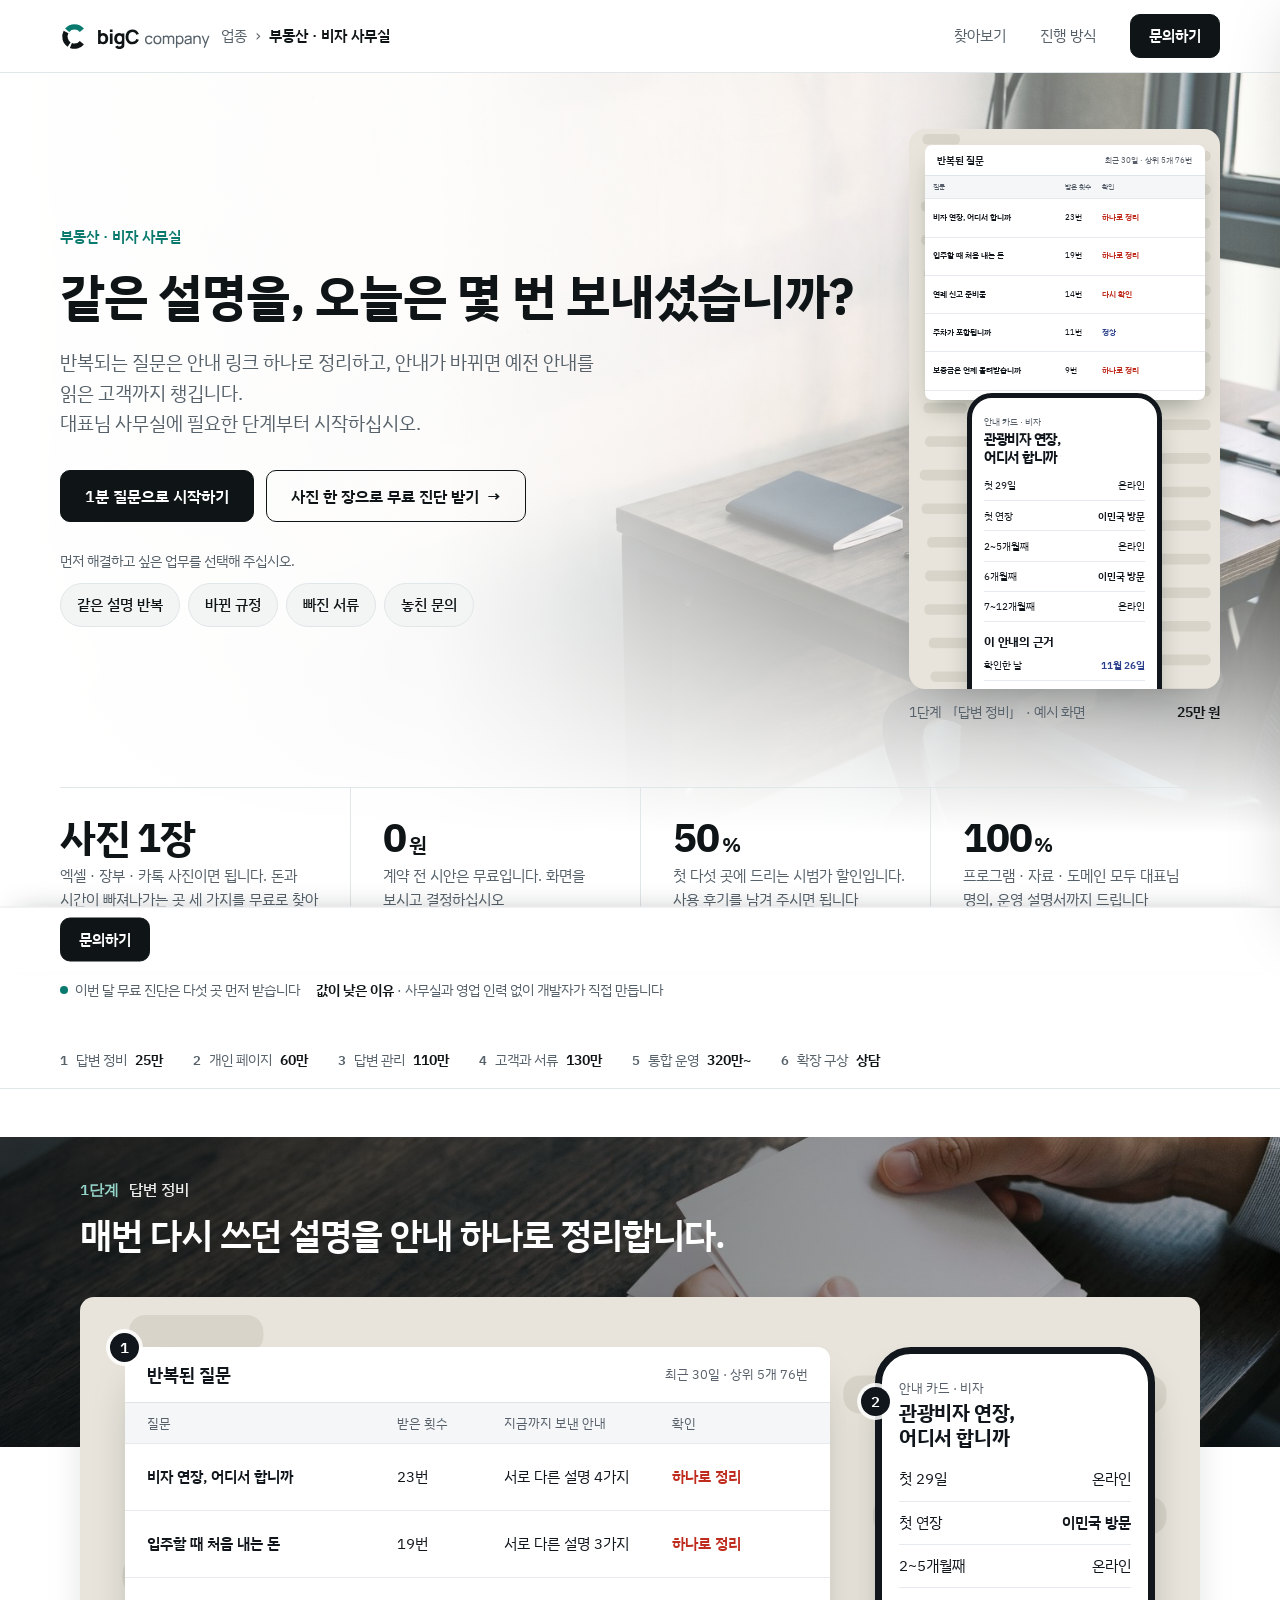
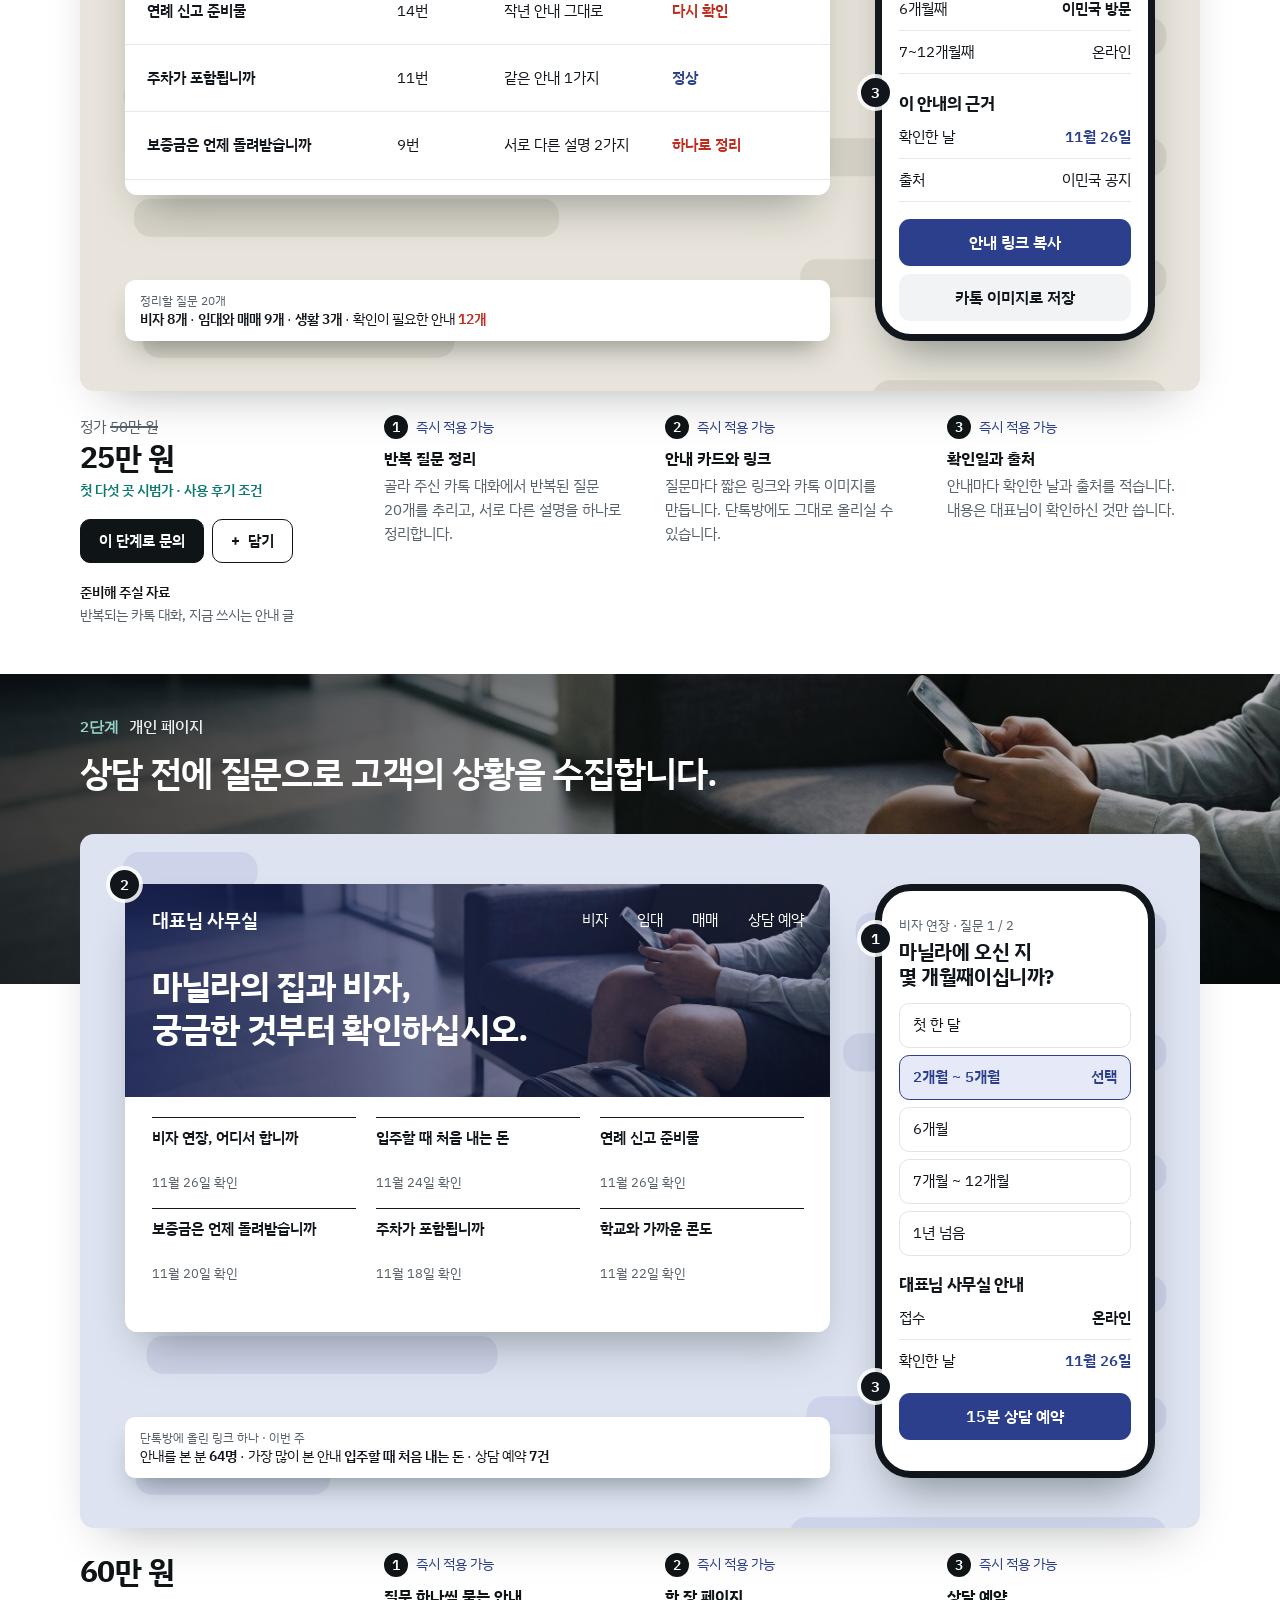
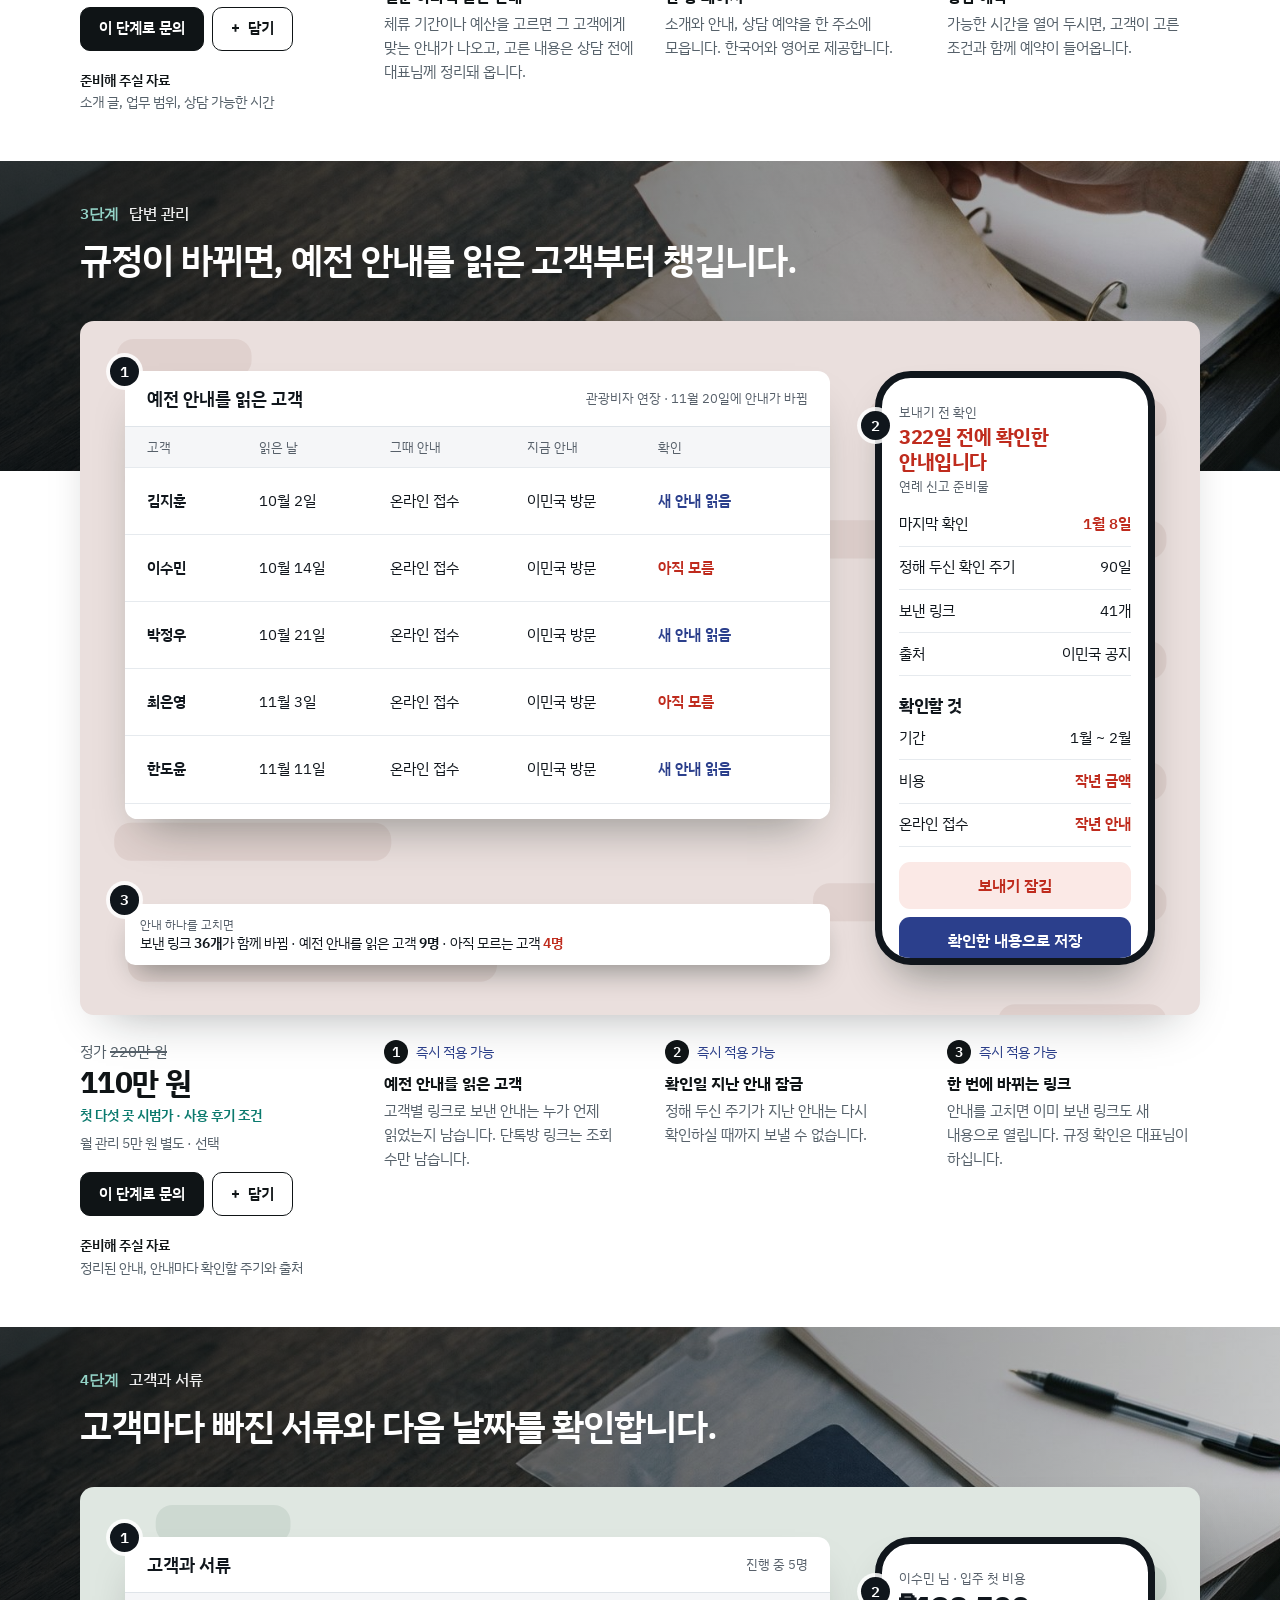
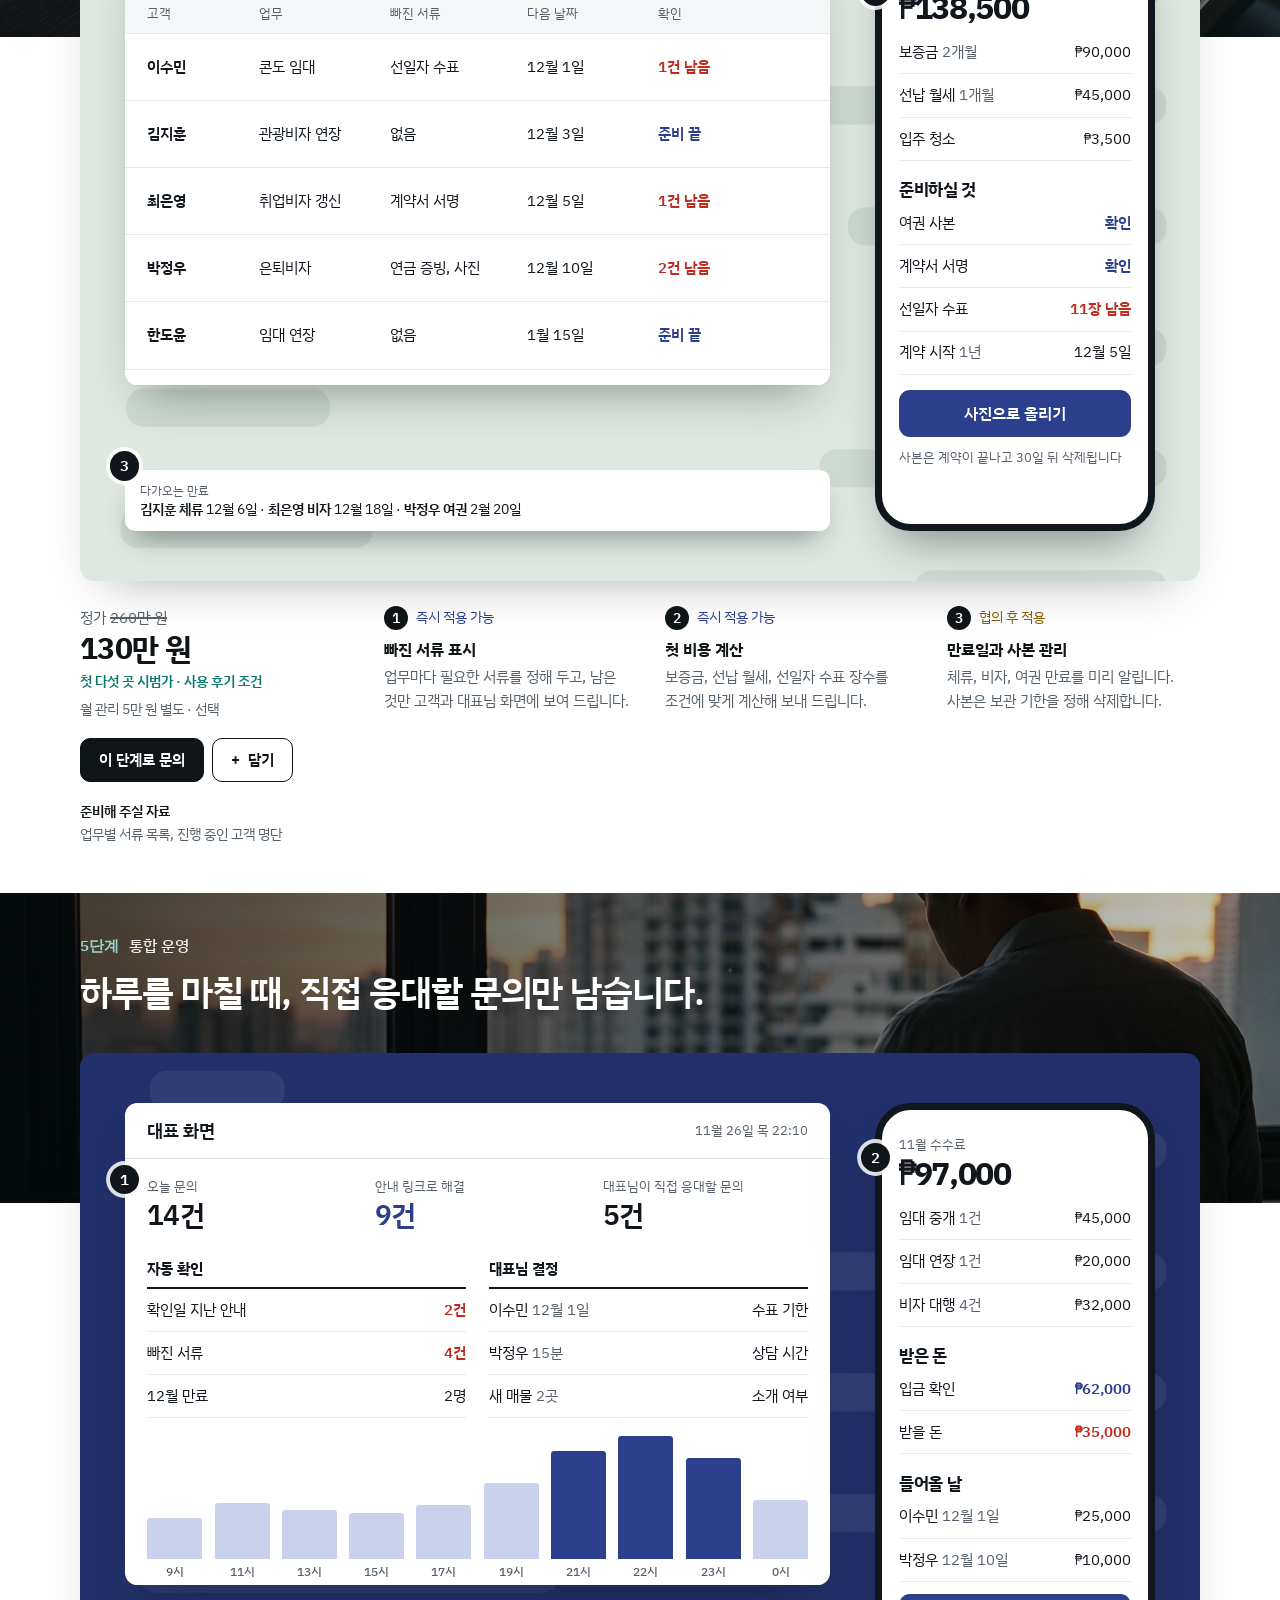
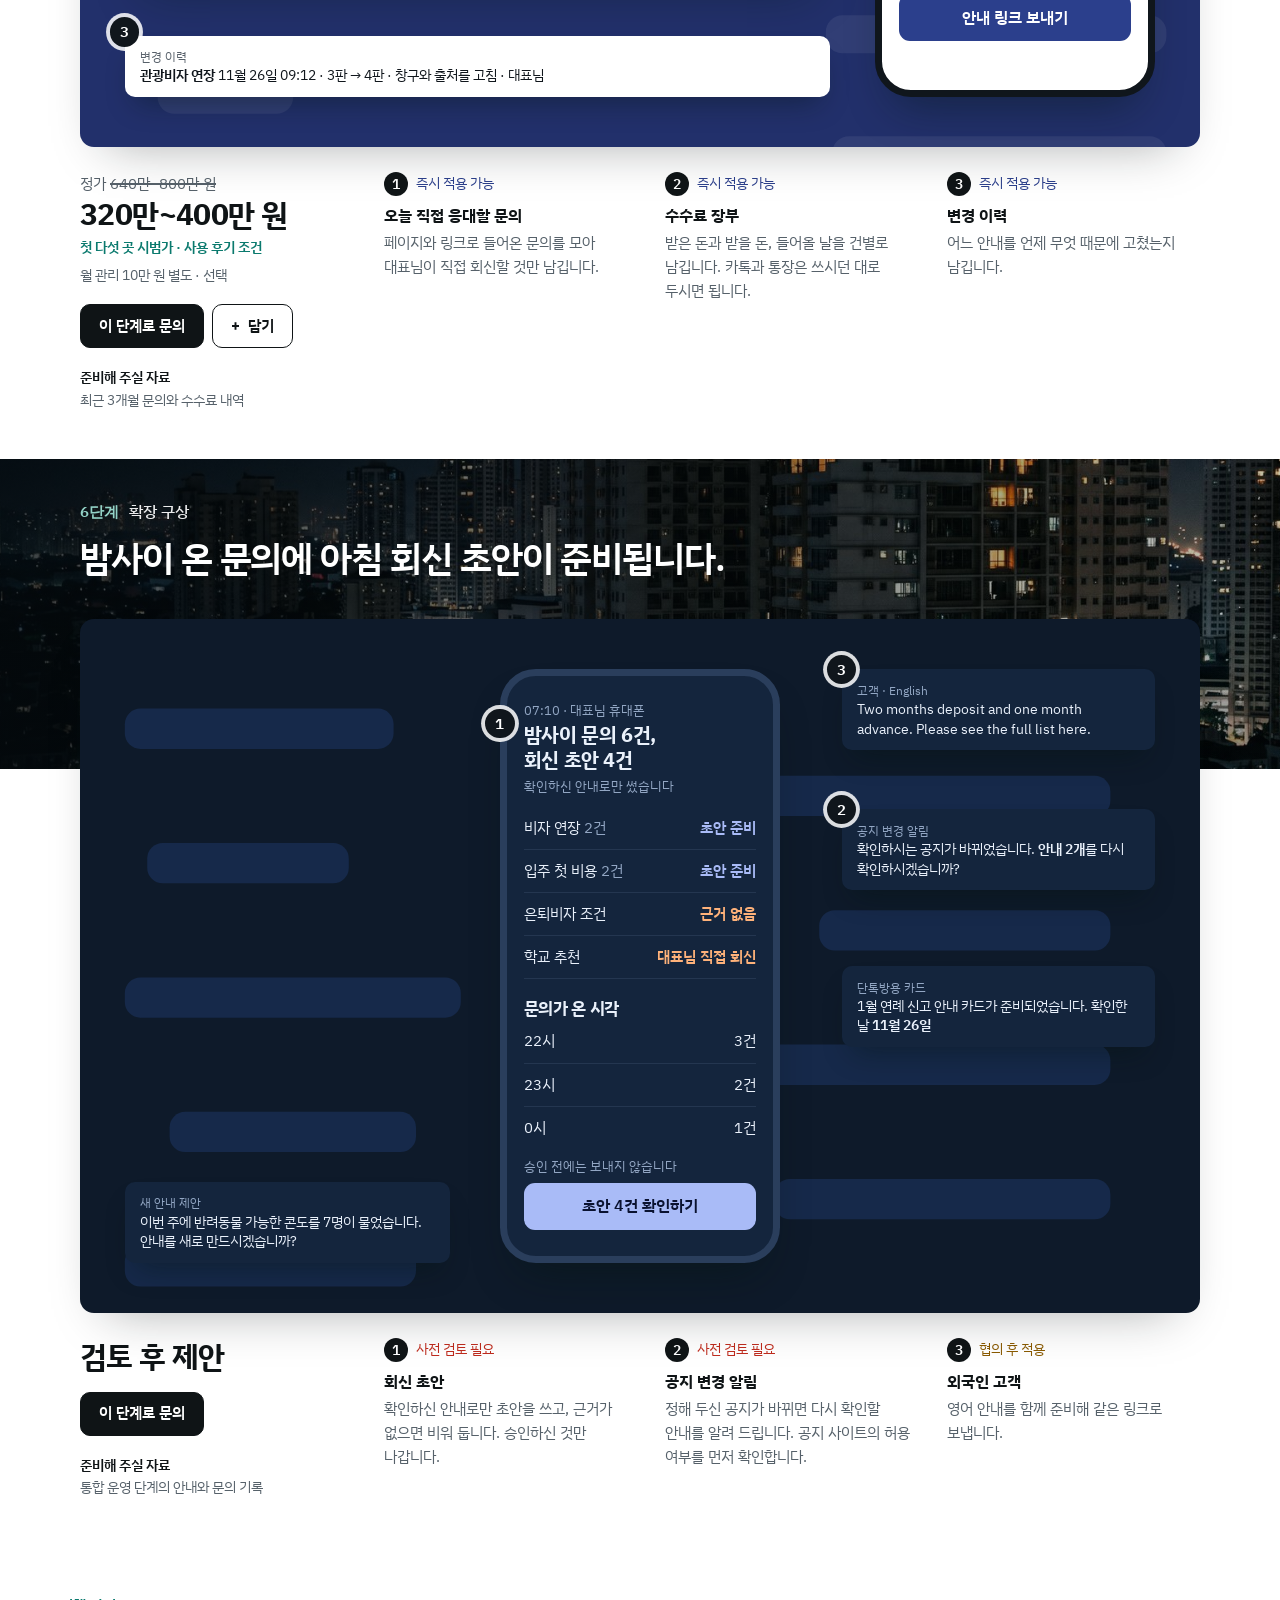
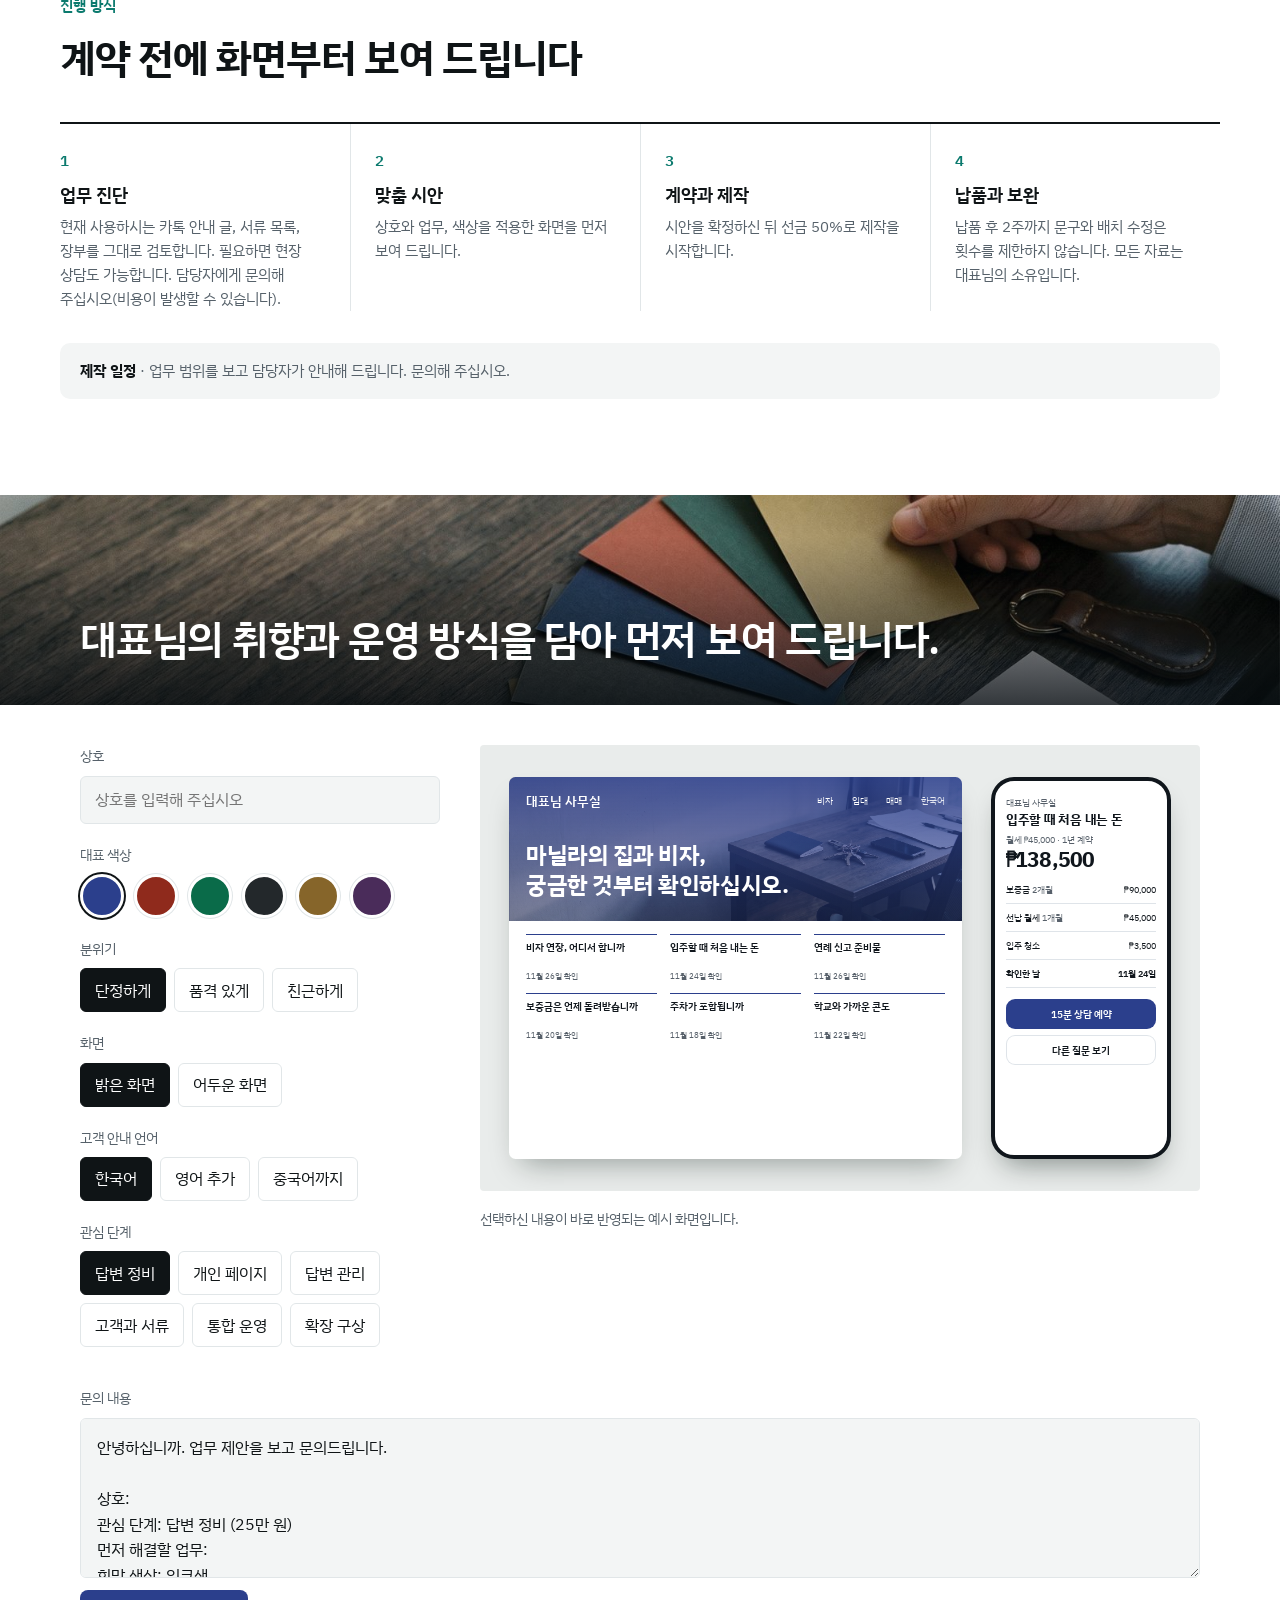
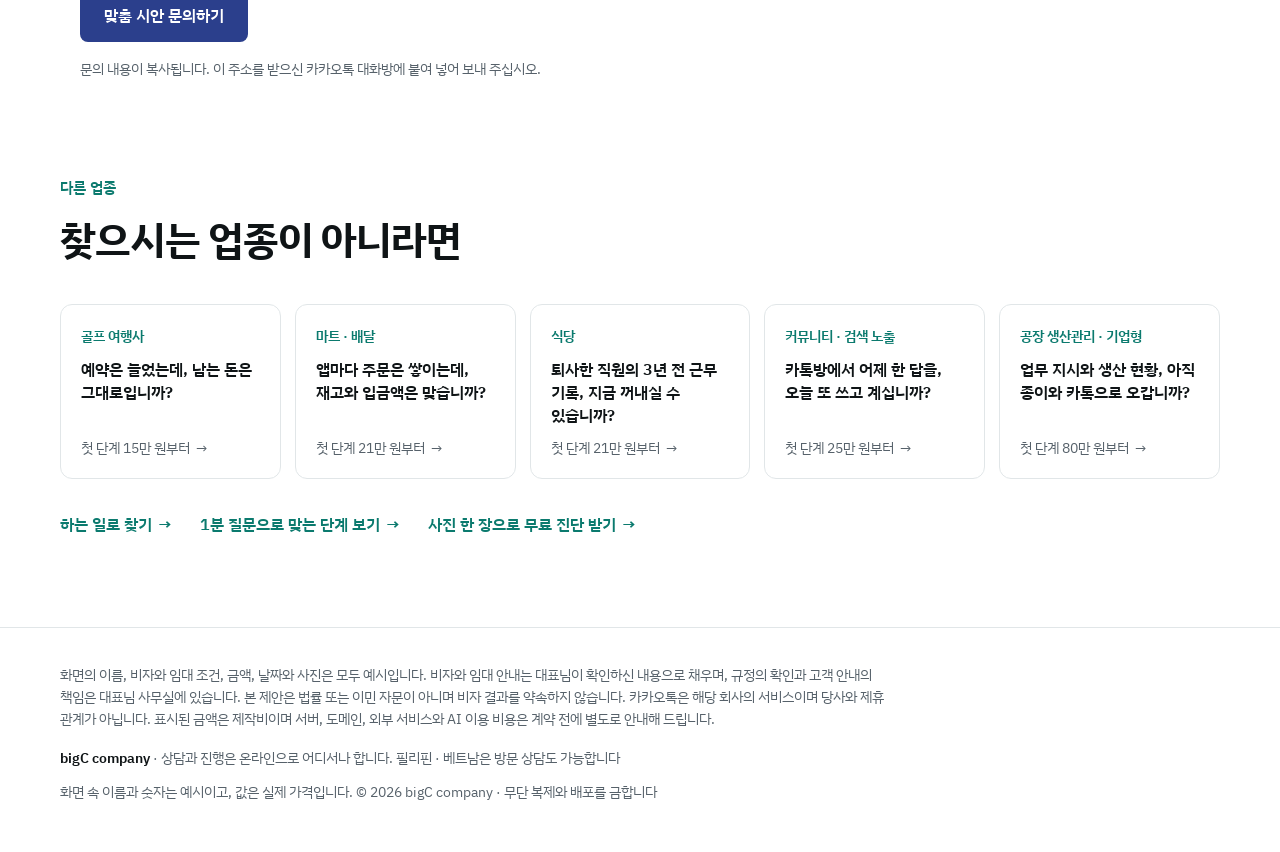
==== commit a619199e: "Landing ladder: 상담 for unpriced stages, ladder stops at end of steps" ====
--- a/agent/index.html
+++ b/agent/index.html
@@ -491,7 +491,7 @@
 <div class="b-c"><span class="b-big">50<small>%</small></span><span class="b-cap">첫 다섯 곳에 드리는 시범가 할인입니다. 사용 후기를 남겨 주시면 됩니다</span></div>
 <div class="b-c"><span class="b-big">100<small>%</small></span><span class="b-cap">프로그램 · 자료 · 도메인 모두 대표님 명의, 운영 설명서까지 드립니다</span></div>
 </div></div><p class="b-src"><span class="b-dot">이번 달 무료 진단은 다섯 곳 먼저 받습니다</span><span><b>값이 낮은 이유</b> · 사무실과 영업 인력 없이 개발자가 직접 만듭니다</span></p></div></section>
-<nav class="b-lad" aria-label="단계와 값"><div class="b-wrap"><a href="#t0"><i>1</i><span>답변 정비</span><b>25만</b></a><a href="#t1"><i>2</i><span>개인 페이지</span><b>60만</b></a><a href="#t2"><i>3</i><span>답변 관리</span><b>110만</b></a><a href="#t3"><i>4</i><span>고객과 서류</span><b>130만</b></a><a href="#t4"><i>5</i><span>통합 운영</span><b>320만~</b></a><a href="#t5"><i>6</i><span>확장 구상</span><b>확장</b></a></div></nav>
+<div class="b-stg"><nav class="b-lad" aria-label="단계와 값"><div class="b-wrap"><a href="#t0"><i>1</i><span>답변 정비</span><b>25만</b></a><a href="#t1"><i>2</i><span>개인 페이지</span><b>60만</b></a><a href="#t2"><i>3</i><span>답변 관리</span><b>110만</b></a><a href="#t3"><i>4</i><span>고객과 서류</span><b>130만</b></a><a href="#t4"><i>5</i><span>통합 운영</span><b>320만~</b></a><a href="#t5"><i>6</i><span>확장 구상</span><b>상담</b></a></div></nav>
 <section class="step b-step" id="t0"><div class="b-mom"><div class="b-mi" style="background-image:url(photo/notes.jpg);background-position:50% 55%" aria-hidden="true"></div><div class="b-wrap"><p class="b-no"><i>1단계</i> 답변 정비</p><h2><span>매번 다시 쓰던 설명을</span> <span>안내 하나로 정리합니다.</span></h2></div></div>
 <div class="b-wrap b-card"><div class="sc s0 " aria-hidden="true"><canvas></canvas><div class="st"><div class="bd mv up"><header><b>반복된 질문</b><span>최근 30일 · 상위 5개 76번</span></header><div class="tb a"><div class="th"><span>질문</span><span>받은 횟수</span><span class="hm">지금까지 보낸 안내</span><span>확인</span></div><div class=""><span><b>비자 연장, 어디서 합니까</b></span><span>23번</span><span class="hm">서로 다른 설명 4가지</span><span><b class="r">하나로 정리</b></span></div><div class=""><span><b>입주할 때 처음 내는 돈</b></span><span>19번</span><span class="hm">서로 다른 설명 3가지</span><span><b class="r">하나로 정리</b></span></div><div class=""><span><b>연례 신고 준비물</b></span><span>14번</span><span class="hm">작년 안내 그대로</span><span><b class="r">다시 확인</b></span></div><div class=""><span><b>주차가 포함됩니까</b></span><span>11번</span><span class="hm">같은 안내 1가지</span><span><b class="gr">정상</b></span></div><div class=""><span><b>보증금은 언제 돌려받습니까</b></span><span>9번</span><span class="hm">서로 다른 설명 2가지</span><span><b class="r">하나로 정리</b></span></div></div></div>
 <div class="ph a mv lf"><div><p class="t">안내 카드 · 비자</p><p class="h" style="margin:.1em 0 .4em">관광비자 연장,<br>어디서 합니까</p><div class="row"><span>첫 29일</span><span>온라인</span></div><div class="row"><span>첫 연장</span><span><b>이민국 방문</b></span></div><div class="row"><span>2~5개월째</span><span>온라인</span></div><div class="row"><span>6개월째</span><span><b>이민국 방문</b></span></div><div class="row"><span>7~12개월째</span><span>온라인</span></div><p class="h" style="font-size:1.5em;margin:1.05em 0 .1em">이 안내의 근거</p><div class="row"><span>확인한 날</span><span><b class="gr">11월 26일</b></span></div><div class="row"><span>출처</span><span>이민국 공지</span></div><span class="btn" style="margin-top:1.1em">안내 링크 복사</span><span class="btn b2" style="margin-top:.5em">카톡 이미지로 저장</span></div></div><div class="fl mv up bar"><p class="t">정리할 질문 20개</p><p><b>비자 8개</b> · <b>임대와 매매 9개</b> · <b>생활 3개</b> · 확인이 필요한 안내 <b class="r">12개</b></p></div><i class="pin" data-n="1" style="left:2.7em;top:3.2em"></i><i class="pin" data-n="2" style="left:69.7em;top:8em"></i><i class="pin" data-n="3" style="left:69.7em;top:34em"></i></div></div><div class="b-det"><div class="b-pz"><p class="b-lp">정가 <s>50만 원</s></p><p class="b-fp"><b class="b-num">25만 원</b><small>첫 다섯 곳 시범가 · 사용 후기 조건</small></p><div class="b-acts"><a class="b-btn fill sm" href="#ask" data-ask="0" data-k="stage">이 단계로 문의</a><button type="button" class="b-btn sm b-add" data-add="0" aria-pressed="false"><span class="b-pl" aria-hidden="true">+</span> 담기</button></div><p class="b-prep"><b>준비해 주실 자료</b>반복되는 카톡 대화, 지금 쓰시는 안내 글</p></div><p class="b-cmh" aria-hidden="true"><span>이 단계에서 하는 일</span><span>옆으로 넘겨 보기 →</span></p><ol class="cm b-cm"><li class="ok"><p class="k"><i>1</i><u>즉시 적용 가능</u></p><h3>반복 질문 정리</h3><p>골라 주신 카톡 대화에서 반복된 질문 20개를 추리고, 서로 다른 설명을 하나로 정리합니다.</p></li><li class="ok"><p class="k"><i>2</i><u>즉시 적용 가능</u></p><h3>안내 카드와 링크</h3><p>질문마다 짧은 링크와 카톡 이미지를 만듭니다. 단톡방에도 그대로 올리실 수 있습니다.</p></li><li class="ok"><p class="k"><i>3</i><u>즉시 적용 가능</u></p><h3>확인일과 출처</h3><p>안내마다 확인한 날과 출처를 적습니다. 내용은 대표님이 확인하신 것만 씁니다.</p></li><li class="b-pli"><p class="k">준비해 주실 자료</p><h3>반복되는 카톡 대화, 지금 쓰시는 안내 글</h3></li></ol></div></div></section>
@@ -516,7 +516,7 @@
 <div class="fl mv lf f5b" style="left:68em;top:17em;width:28em"><p class="t">공지 변경 알림</p><p>확인하시는 공지가 바뀌었습니다. <b>안내 2개</b>를 다시 확인하시겠습니까?</p></div>
 <div class="fl mv lf f5c" style="left:68em;top:31em;width:28em"><p class="t">단톡방용 카드</p><p>1월 연례 신고 안내 카드가 준비되었습니다. 확인한 날 <b>11월 26일</b></p></div>
 <div class="fl mv up f5d" style="left:4em;bottom:4.5em;width:29em"><p class="t">새 안내 제안</p><p>이번 주에 반려동물 가능한 콘도를 7명이 물었습니다. 안내를 새로 만드시겠습니까?</p></div><i class="pin" data-n="1" style="left:36.2em;top:8em"></i><i class="pin" data-n="2" style="left:66.7em;top:15.7em"></i><i class="pin" data-n="3" style="left:66.7em;top:3.2em"></i></div></div><div class="b-det"><div class="b-pz"><p class="b-fp"><b>검토 후 제안</b></p><div class="b-acts"><a class="b-btn fill sm" href="#ask" data-ask="5" data-k="stage">이 단계로 문의</a></div><p class="b-prep"><b>준비해 주실 자료</b>통합 운영 단계의 안내와 문의 기록</p></div><p class="b-cmh" aria-hidden="true"><span>이 단계에서 하는 일</span><span>옆으로 넘겨 보기 →</span></p><ol class="cm b-cm"><li class="ask"><p class="k"><i>1</i><u>사전 검토 필요</u></p><h3>회신 초안</h3><p>확인하신 안내로만 초안을 쓰고, 근거가 없으면 비워 둡니다. 승인하신 것만 나갑니다.</p></li><li class="ask"><p class="k"><i>2</i><u>사전 검토 필요</u></p><h3>공지 변경 알림</h3><p>정해 두신 공지가 바뀌면 다시 확인할 안내를 알려 드립니다. 공지 사이트의 허용 여부를 먼저 확인합니다.</p></li><li class="if"><p class="k"><i>3</i><u>협의 후 적용</u></p><h3>외국인 고객</h3><p>영어 안내를 함께 준비해 같은 링크로 보냅니다.</p></li><li class="b-pli"><p class="k">준비해 주실 자료</p><h3>통합 운영 단계의 안내와 문의 기록</h3></li></ol></div></div></section>
-<section class="b-how" id="how"><div class="b-wrap"><div class="b-blk"><p class="b-eyebrow">진행 방식</p><h2>계약 전에 화면부터 보여 드립니다</h2></div><ol class="b-steps"><li><span class="b-k"><i>1</i></span><h3>업무 진단</h3><p>현재 사용하시는 카톡 안내 글, 서류 목록, 장부를 그대로 검토합니다. 필요하면 현장 상담도 가능합니다. 담당자에게 문의해 주십시오(비용이 발생할 수 있습니다).</p></li><li><span class="b-k"><i>2</i></span><h3>맞춤 시안</h3><p>상호와 업무, 색상을 적용한 화면을 먼저 보여 드립니다.</p></li><li><span class="b-k"><i>3</i></span><h3>계약과 제작</h3><p>시안을 확정하신 뒤 선금 50%로 제작을 시작합니다.</p></li><li><span class="b-k"><i>4</i></span><h3>납품과 보완</h3><p>납품 후 2주까지 문구와 배치 수정은 횟수를 제한하지 않습니다. 모든 자료는 대표님의 소유입니다.</p></li></ol>
+</div><section class="b-how" id="how"><div class="b-wrap"><div class="b-blk"><p class="b-eyebrow">진행 방식</p><h2>계약 전에 화면부터 보여 드립니다</h2></div><ol class="b-steps"><li><span class="b-k"><i>1</i></span><h3>업무 진단</h3><p>현재 사용하시는 카톡 안내 글, 서류 목록, 장부를 그대로 검토합니다. 필요하면 현장 상담도 가능합니다. 담당자에게 문의해 주십시오(비용이 발생할 수 있습니다).</p></li><li><span class="b-k"><i>2</i></span><h3>맞춤 시안</h3><p>상호와 업무, 색상을 적용한 화면을 먼저 보여 드립니다.</p></li><li><span class="b-k"><i>3</i></span><h3>계약과 제작</h3><p>시안을 확정하신 뒤 선금 50%로 제작을 시작합니다.</p></li><li><span class="b-k"><i>4</i></span><h3>납품과 보완</h3><p>납품 후 2주까지 문구와 배치 수정은 횟수를 제한하지 않습니다. 모든 자료는 대표님의 소유입니다.</p></li></ol>
 <p class="b-sched"><b>제작 일정</b> · 업무 범위를 보고 담당자가 안내해 드립니다. 문의해 주십시오.</p></div></section>
 <section class="cus" id="ask"><div class="cusimg"><div class="w"><h2><span>대표님의 취향과 운영 방식을 담아</span> <span>먼저 보여 드립니다.</span></h2></div></div>
 <div class="w cusg"><form class="opt" autocomplete="off" onsubmit="return false">
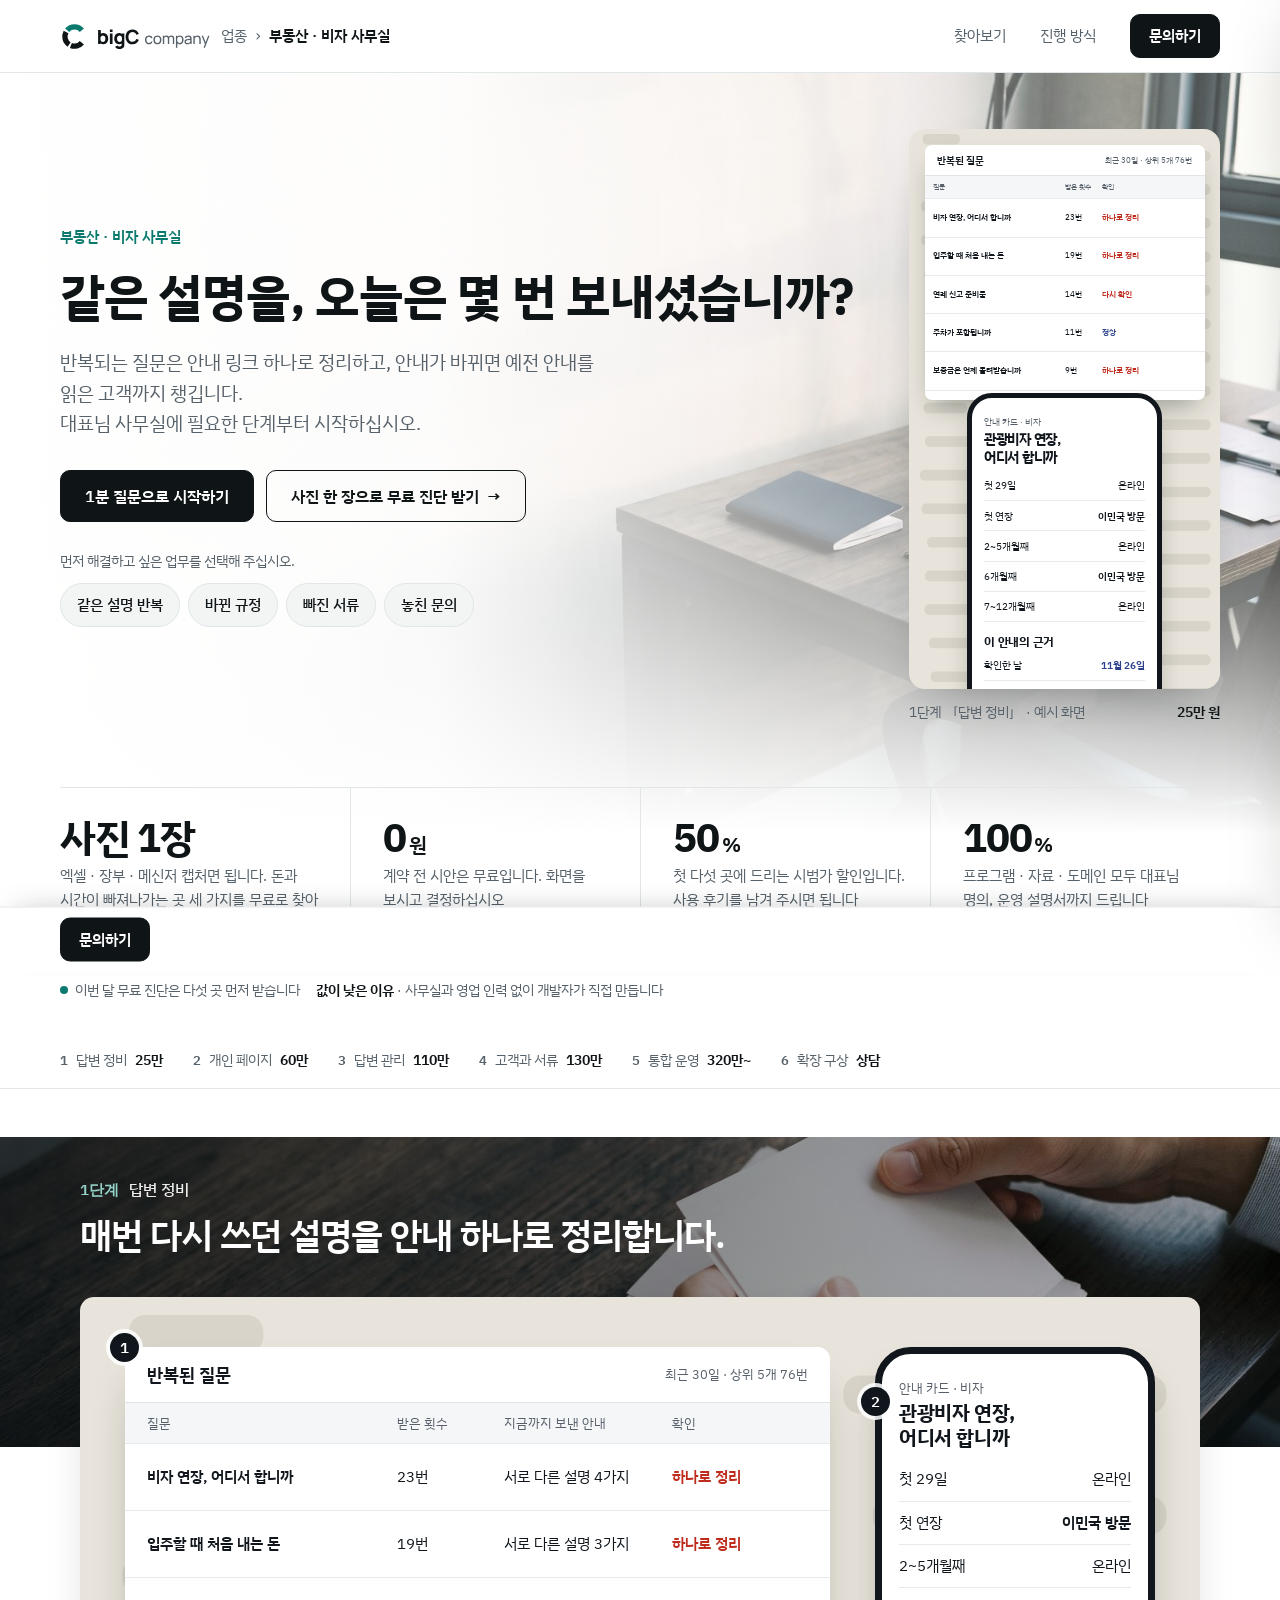
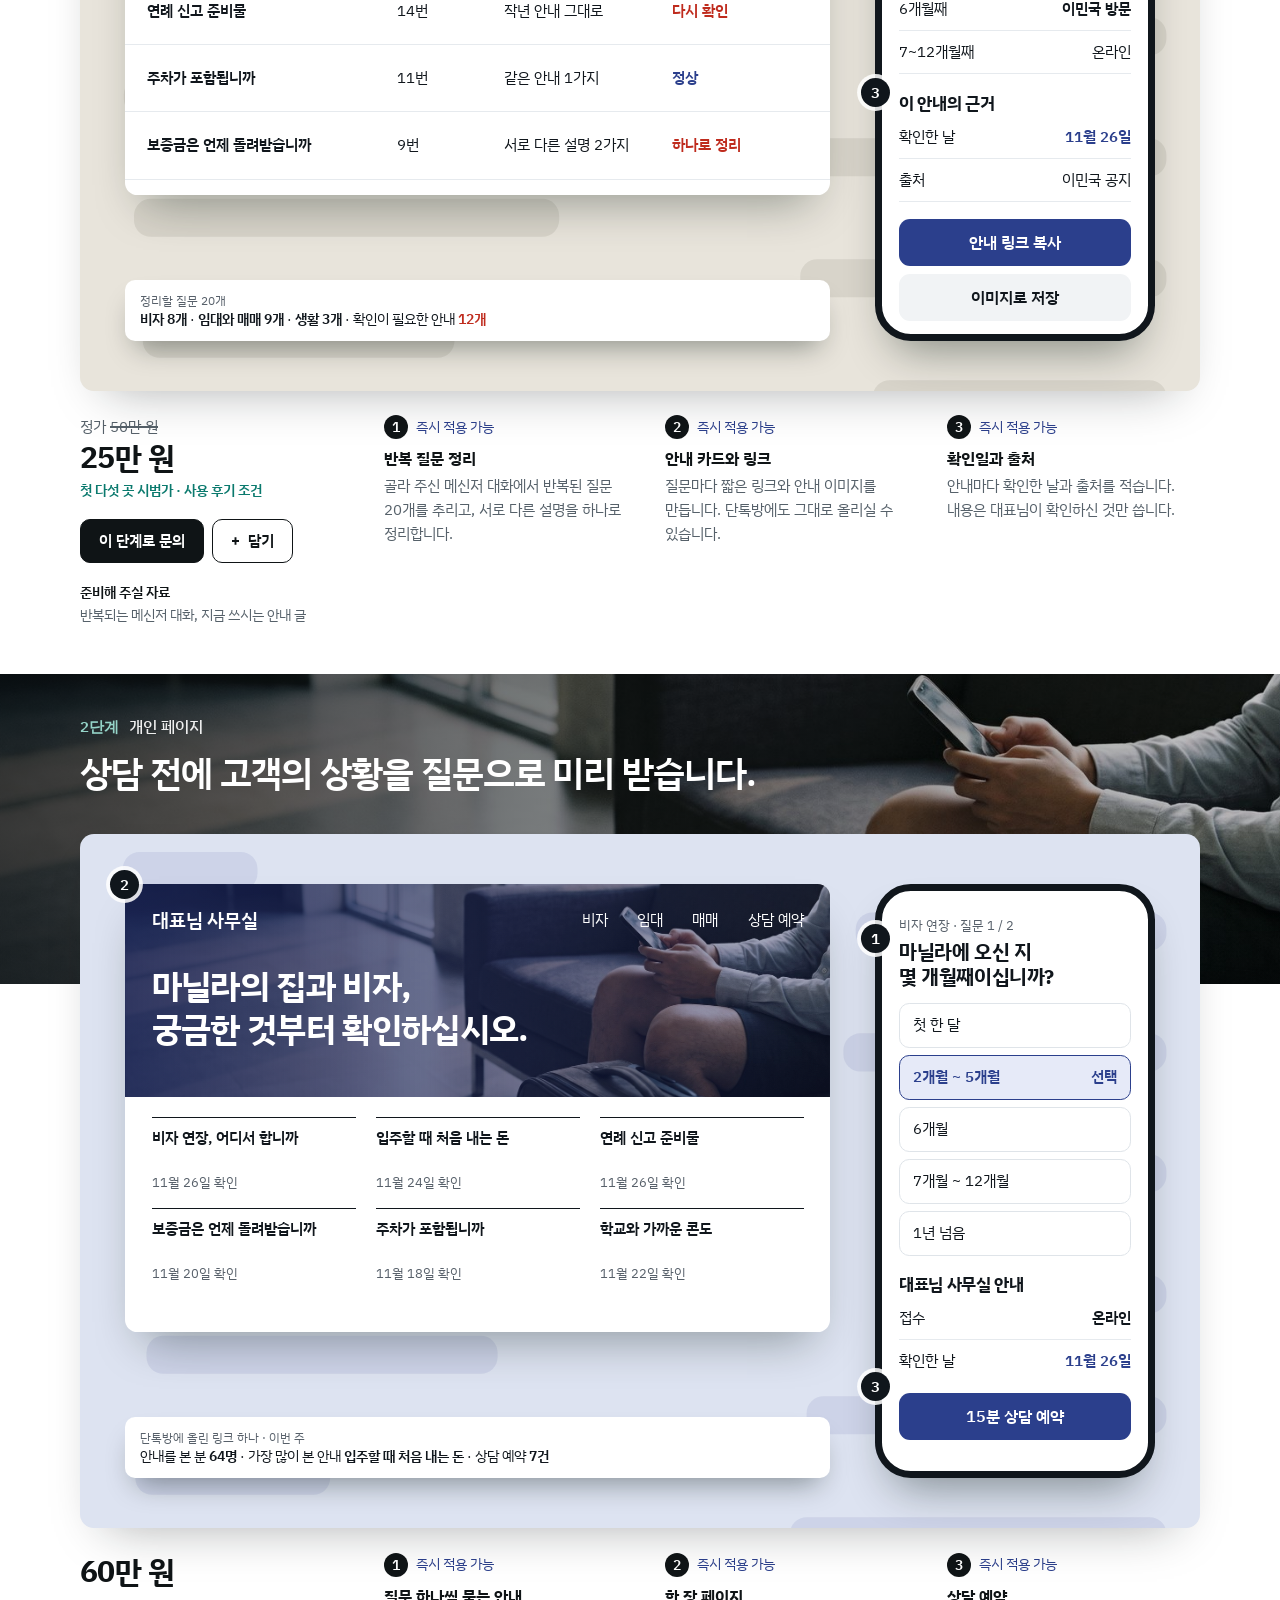
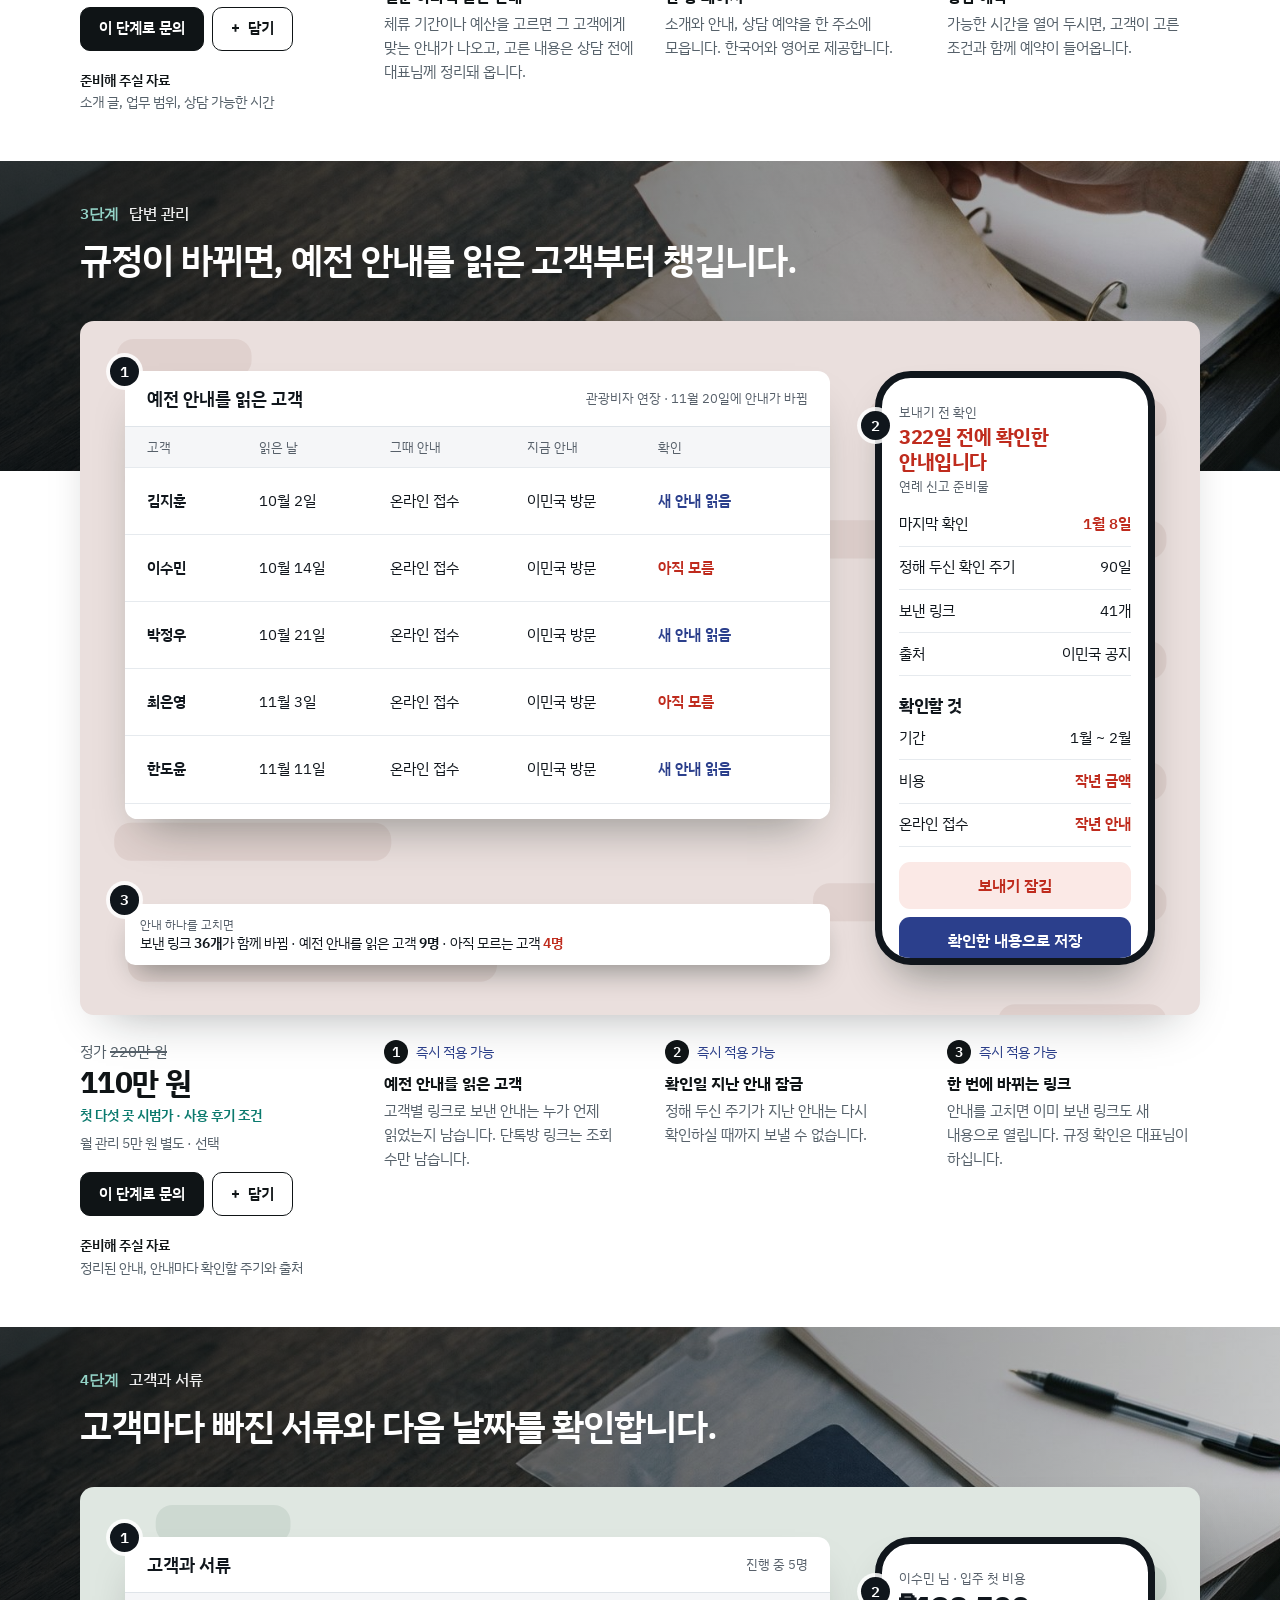
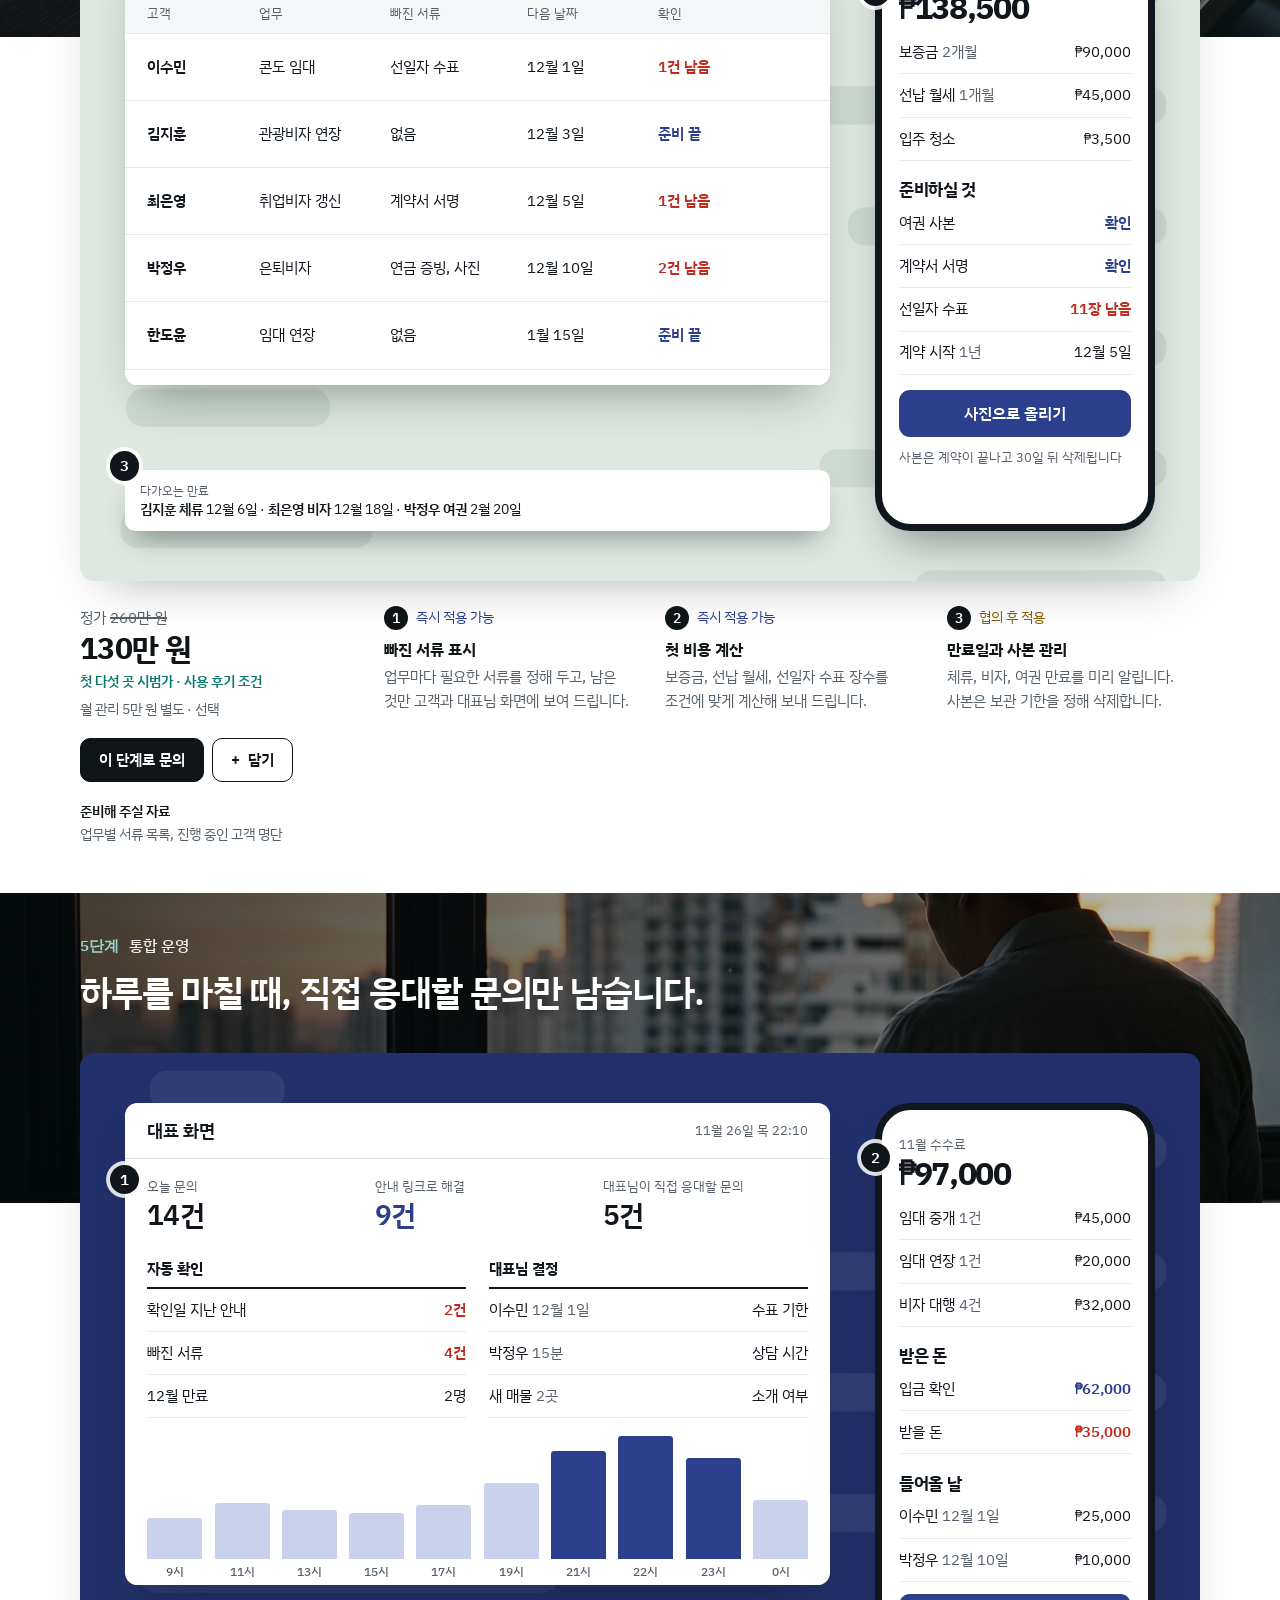
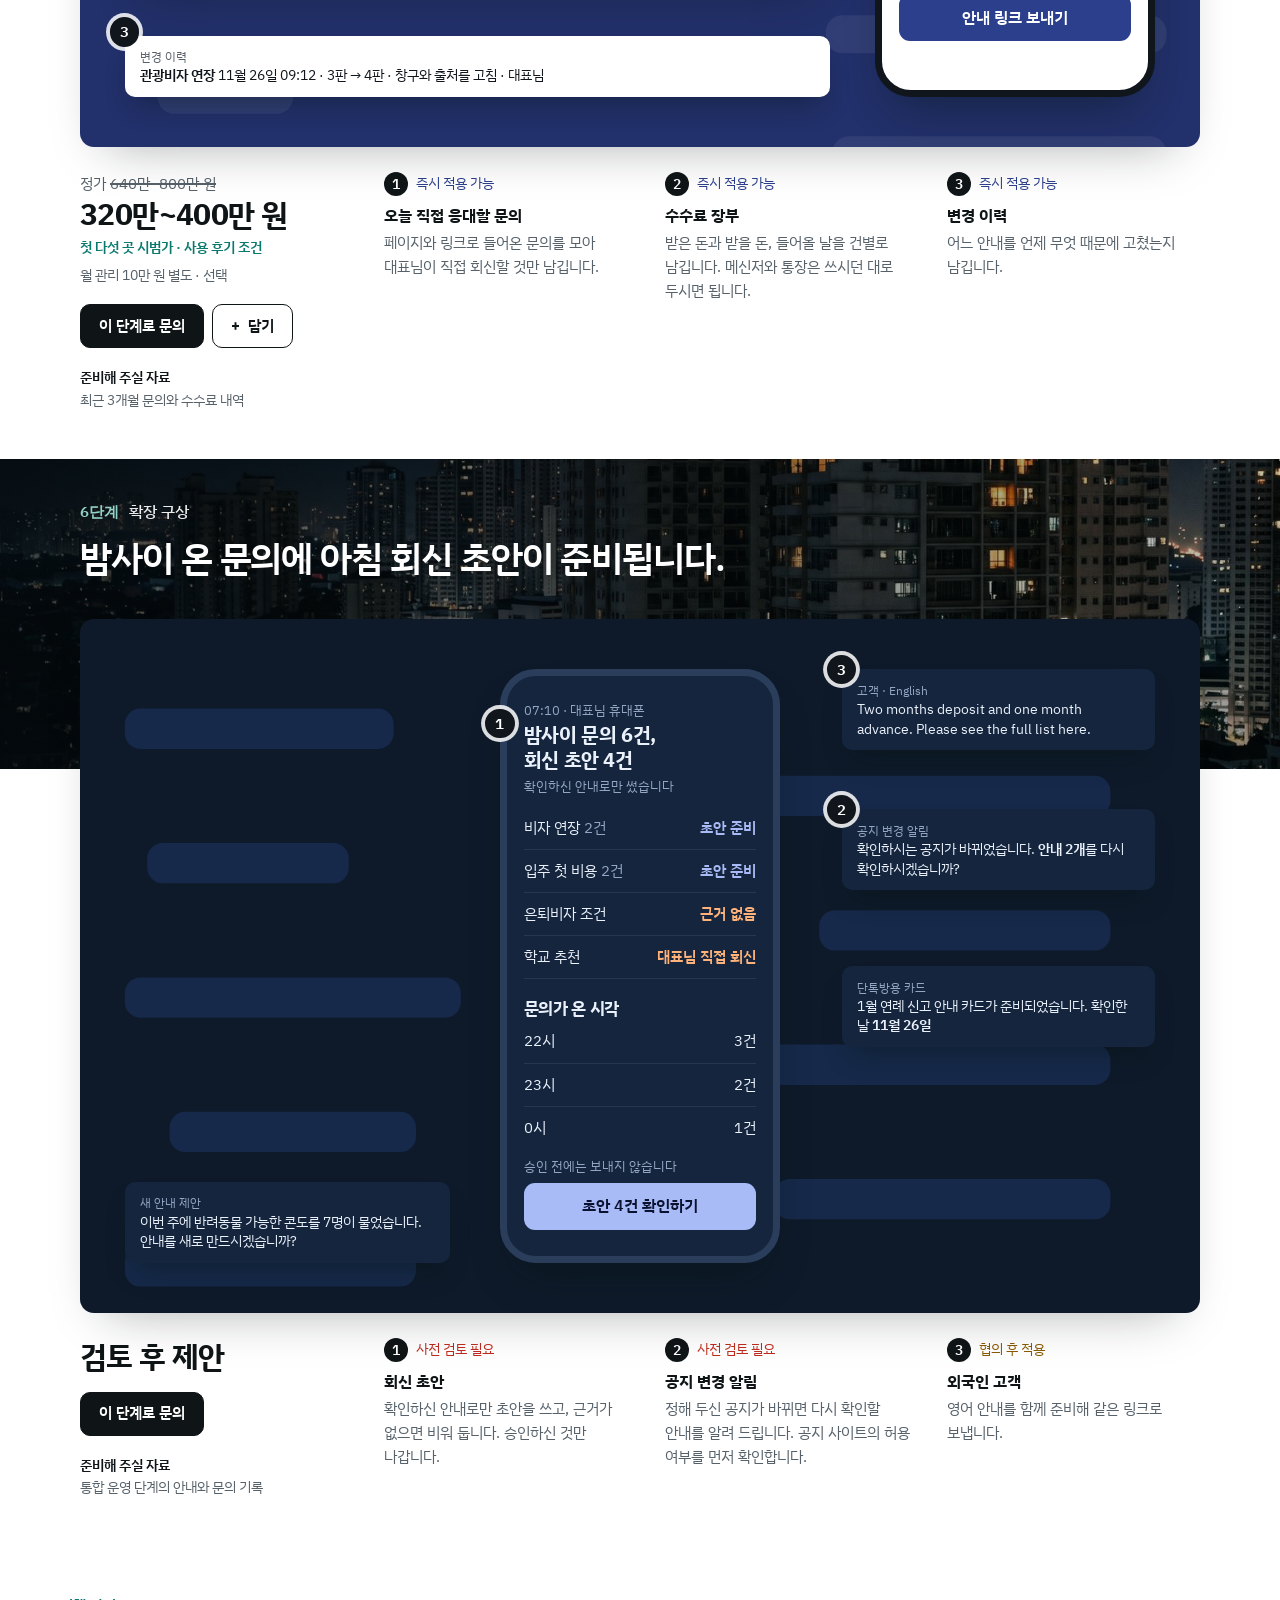
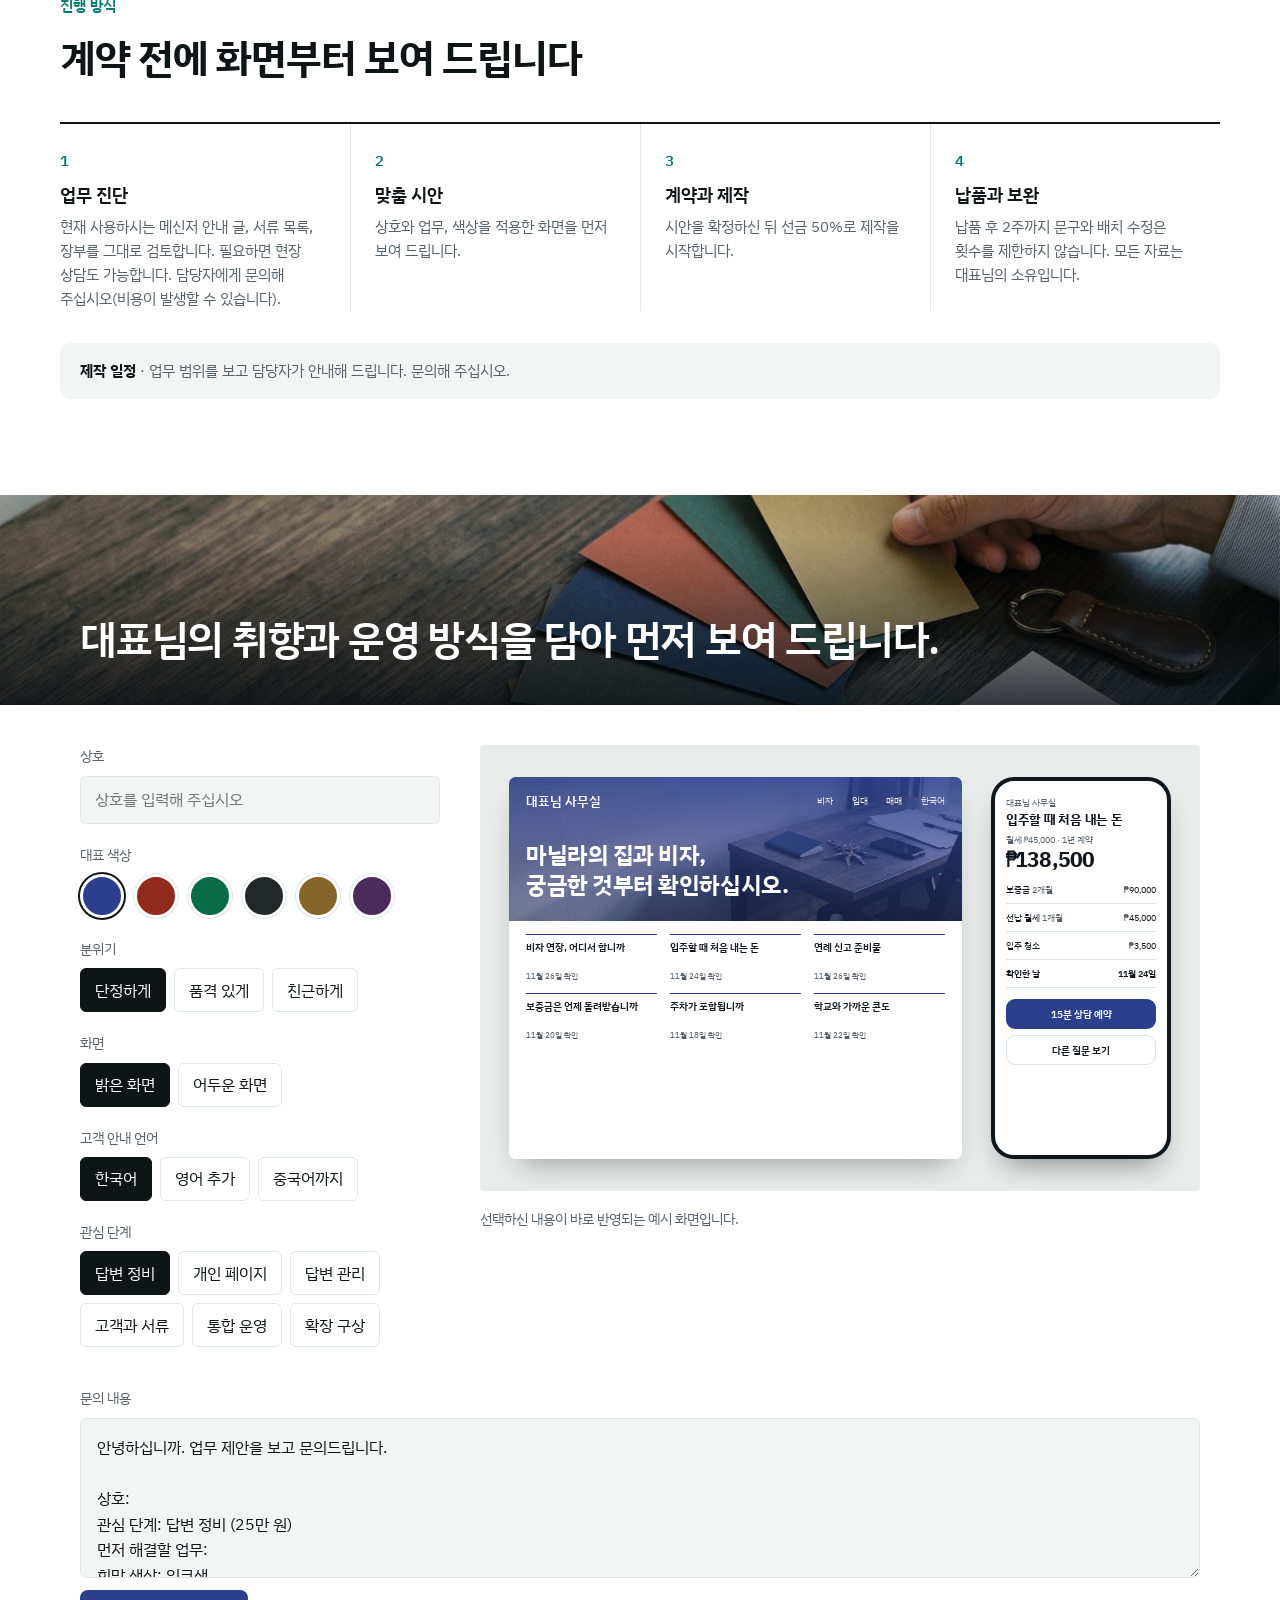
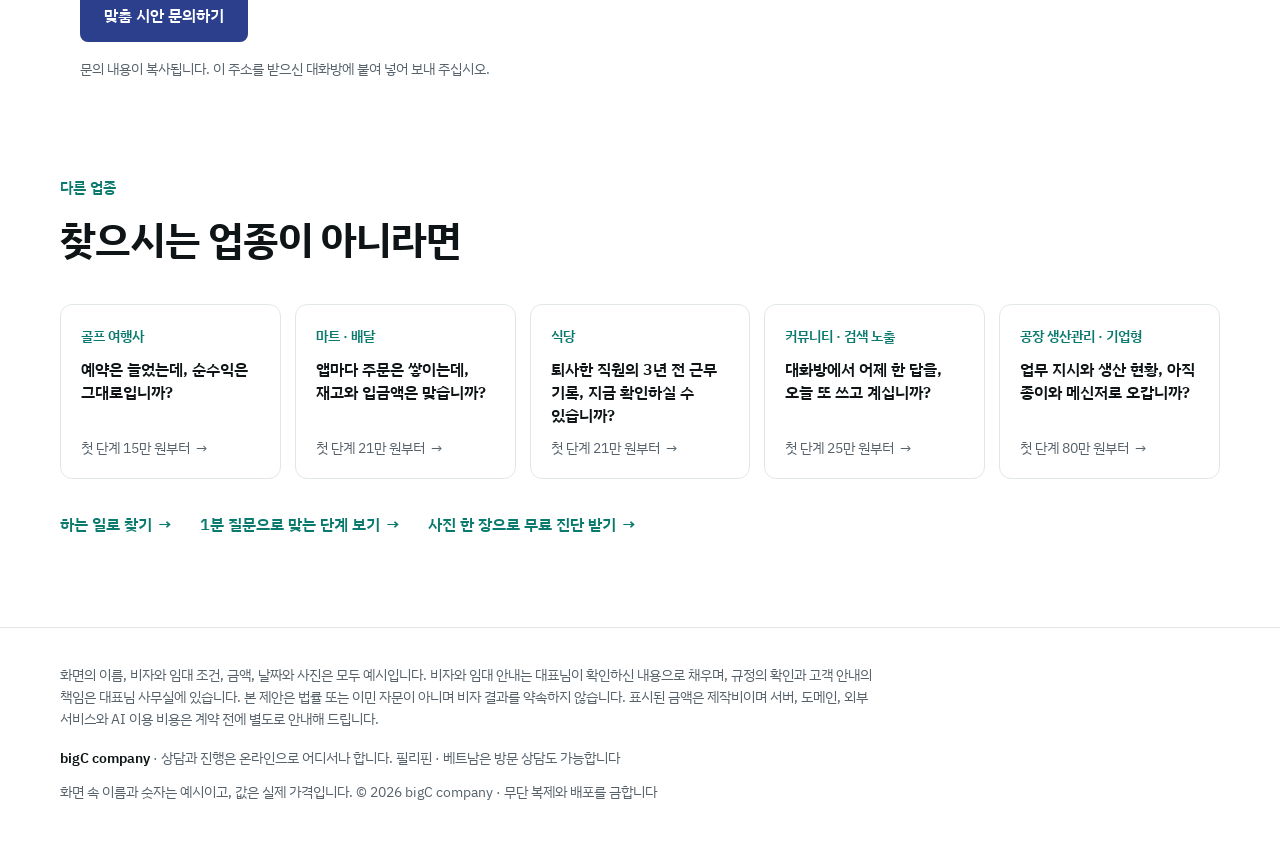
==== commit ca317f99: "Copy review 11-27: 순수익/마진/원가, 메신저, MES first line, wording fixes" ====
--- a/agent/index.html
+++ b/agent/index.html
@@ -1,4 +1,4 @@
-<!doctype html><html lang="ko"><head><meta charset="utf-8"><meta name="viewport" content="width=device-width,initial-scale=1,viewport-fit=cover"><meta name="description" content="부동산과 비자 안내의 반복 질문, 고객 서류를 한 화면에서 관리합니다."><meta property="og:type" content="website"><meta property="og:site_name" content="bigC company"><meta property="og:url" content="https://bigc-company.github.io/agent/"><link rel="canonical" href="https://bigc-company.github.io/agent/"><meta property="og:image" content="https://bigc-company.github.io/agent/og.jpg?v=2"><meta property="og:image:width" content="1200"><meta property="og:image:height" content="630"><meta name="twitter:card" content="summary_large_image"><meta property="og:title" content="같은 설명을, 오늘은 몇 번 보내셨습니까?"><meta property="og:description" content="반복되는 질문부터 고객 서류까지, 한 화면에서 관리합니다."><style>:root{color-scheme:light}body{margin:0;font:14px system-ui}img{max-width:100%}[hidden]{display:none!important}</style><link rel="icon" type="image/png" sizes="32x32" href="../_s/favicon-32.png"><link rel="icon" type="image/png" sizes="16x16" href="../_s/favicon-16.png"><link rel="apple-touch-icon" href="../_s/apple-touch-icon-180.png"><meta name="robots" content="noindex,nofollow,noarchive"></head><body><title>부동산·비자 사무실 제안</title>
+<!doctype html><html lang="ko"><head><meta charset="utf-8"><meta name="viewport" content="width=device-width,initial-scale=1,viewport-fit=cover"><meta name="description" content="부동산과 비자 안내의 반복 질문, 고객 서류를 한 화면에서 관리합니다."><meta property="og:type" content="website"><meta property="og:site_name" content="bigC company"><meta property="og:url" content="https://bigc-company.github.io/agent/"><link rel="canonical" href="https://bigc-company.github.io/agent/"><meta property="og:image" content="https://bigc-company.github.io/agent/og.jpg?v=3"><meta property="og:image:width" content="1200"><meta property="og:image:height" content="630"><meta name="twitter:card" content="summary_large_image"><meta property="og:title" content="같은 설명을, 오늘은 몇 번 보내셨습니까?"><meta property="og:description" content="반복되는 질문부터 고객 서류까지, 한 화면에서 관리합니다."><style>:root{color-scheme:light}body{margin:0;font:14px system-ui}img{max-width:100%}[hidden]{display:none!important}</style><link rel="icon" type="image/png" sizes="32x32" href="../_s/favicon-32.png"><link rel="icon" type="image/png" sizes="16x16" href="../_s/favicon-16.png"><link rel="apple-touch-icon" href="../_s/apple-touch-icon-180.png"><meta name="robots" content="noindex,nofollow,noarchive"></head><body><title>부동산·비자 사무실 제안</title>
 <meta name="claude:viewport-fit-sides" content="cover">
 <link rel="stylesheet" href="https://fonts.googleapis.com/css2?family=IBM+Plex+Sans+KR:wght@400;500;600;700&family=IBM+Plex+Mono:wght@500;600&family=Nanum+Myeongjo:wght@700&family=Gowun+Dodum&display=swap">
 <style>
@@ -484,9 +484,9 @@
 <div class="b-ctas" id="heroCtas"><a class="b-btn fill" href="../bot/?from=landing#realty">1분 질문으로 시작하기</a><a class="b-btn" href="#ask" data-k="diag">사진 한 장으로 무료 진단 받기 <span class="ar" aria-hidden="true">→</span></a></div>
 <div class="pain b-pains"><span>먼저 해결하고 싶은 업무를 선택해 주십시오.</span><button type="button" data-go="t0" aria-pressed="false">같은 설명 반복</button><button type="button" data-go="t2" aria-pressed="false">바뀐 규정</button><button type="button" data-go="t3" aria-pressed="false">빠진 서류</button><button type="button" data-go="t4" aria-pressed="false">놓친 문의</button></div></div>
 <figure class="b-hv"><a href="#t0" aria-label="1단계 답변 정비 화면 보기"><div class="sc s0 on" aria-hidden="true"><canvas></canvas><div class="st"><div class="bd mv up"><header><b>반복된 질문</b><span>최근 30일 · 상위 5개 76번</span></header><div class="tb a"><div class="th"><span>질문</span><span>받은 횟수</span><span class="hm">지금까지 보낸 안내</span><span>확인</span></div><div class=""><span><b>비자 연장, 어디서 합니까</b></span><span>23번</span><span class="hm">서로 다른 설명 4가지</span><span><b class="r">하나로 정리</b></span></div><div class=""><span><b>입주할 때 처음 내는 돈</b></span><span>19번</span><span class="hm">서로 다른 설명 3가지</span><span><b class="r">하나로 정리</b></span></div><div class=""><span><b>연례 신고 준비물</b></span><span>14번</span><span class="hm">작년 안내 그대로</span><span><b class="r">다시 확인</b></span></div><div class=""><span><b>주차가 포함됩니까</b></span><span>11번</span><span class="hm">같은 안내 1가지</span><span><b class="gr">정상</b></span></div><div class=""><span><b>보증금은 언제 돌려받습니까</b></span><span>9번</span><span class="hm">서로 다른 설명 2가지</span><span><b class="r">하나로 정리</b></span></div></div></div>
-<div class="ph a mv lf"><div><p class="t">안내 카드 · 비자</p><p class="h" style="margin:.1em 0 .4em">관광비자 연장,<br>어디서 합니까</p><div class="row"><span>첫 29일</span><span>온라인</span></div><div class="row"><span>첫 연장</span><span><b>이민국 방문</b></span></div><div class="row"><span>2~5개월째</span><span>온라인</span></div><div class="row"><span>6개월째</span><span><b>이민국 방문</b></span></div><div class="row"><span>7~12개월째</span><span>온라인</span></div><p class="h" style="font-size:1.5em;margin:1.05em 0 .1em">이 안내의 근거</p><div class="row"><span>확인한 날</span><span><b class="gr">11월 26일</b></span></div><div class="row"><span>출처</span><span>이민국 공지</span></div><span class="btn" style="margin-top:1.1em">안내 링크 복사</span><span class="btn b2" style="margin-top:.5em">카톡 이미지로 저장</span></div></div><div class="fl mv up bar"><p class="t">정리할 질문 20개</p><p><b>비자 8개</b> · <b>임대와 매매 9개</b> · <b>생활 3개</b> · 확인이 필요한 안내 <b class="r">12개</b></p></div><i class="pin" data-n="1" style="left:2.7em;top:3.2em"></i><i class="pin" data-n="2" style="left:69.7em;top:8em"></i><i class="pin" data-n="3" style="left:69.7em;top:34em"></i></div></div></a><figcaption><span>1단계 「답변 정비」 · 예시 화면</span><span class="b-num">25만 원</span></figcaption></figure>
+<div class="ph a mv lf"><div><p class="t">안내 카드 · 비자</p><p class="h" style="margin:.1em 0 .4em">관광비자 연장,<br>어디서 합니까</p><div class="row"><span>첫 29일</span><span>온라인</span></div><div class="row"><span>첫 연장</span><span><b>이민국 방문</b></span></div><div class="row"><span>2~5개월째</span><span>온라인</span></div><div class="row"><span>6개월째</span><span><b>이민국 방문</b></span></div><div class="row"><span>7~12개월째</span><span>온라인</span></div><p class="h" style="font-size:1.5em;margin:1.05em 0 .1em">이 안내의 근거</p><div class="row"><span>확인한 날</span><span><b class="gr">11월 26일</b></span></div><div class="row"><span>출처</span><span>이민국 공지</span></div><span class="btn" style="margin-top:1.1em">안내 링크 복사</span><span class="btn b2" style="margin-top:.5em">이미지로 저장</span></div></div><div class="fl mv up bar"><p class="t">정리할 질문 20개</p><p><b>비자 8개</b> · <b>임대와 매매 9개</b> · <b>생활 3개</b> · 확인이 필요한 안내 <b class="r">12개</b></p></div><i class="pin" data-n="1" style="left:2.7em;top:3.2em"></i><i class="pin" data-n="2" style="left:69.7em;top:8em"></i><i class="pin" data-n="3" style="left:69.7em;top:34em"></i></div></div></a><figcaption><span>1단계 「답변 정비」 · 예시 화면</span><span class="b-num">25만 원</span></figcaption></figure>
 </div><div class="b-proof" aria-label="대표님이 받는 것"><div class="b-cells">
-<div class="b-c"><span class="b-big">사진 1장</span><span class="b-cap">엑셀 · 장부 · 카톡 사진이면 됩니다. 돈과 시간이 빠져나가는 곳 세 가지를 무료로 찾아 드립니다</span></div>
+<div class="b-c"><span class="b-big">사진 1장</span><span class="b-cap">엑셀 · 장부 · 메신저 캡처면 됩니다. 돈과 시간이 빠져나가는 곳 세 가지를 무료로 찾아 드립니다</span></div>
 <div class="b-c"><span class="b-big">0<small>원</small></span><span class="b-cap">계약 전 시안은 무료입니다. 화면을 보시고 결정하십시오</span></div>
 <div class="b-c"><span class="b-big">50<small>%</small></span><span class="b-cap">첫 다섯 곳에 드리는 시범가 할인입니다. 사용 후기를 남겨 주시면 됩니다</span></div>
 <div class="b-c"><span class="b-big">100<small>%</small></span><span class="b-cap">프로그램 · 자료 · 도메인 모두 대표님 명의, 운영 설명서까지 드립니다</span></div>
@@ -494,8 +494,8 @@
 <div class="b-stg"><nav class="b-lad" aria-label="단계와 값"><div class="b-wrap"><a href="#t0"><i>1</i><span>답변 정비</span><b>25만</b></a><a href="#t1"><i>2</i><span>개인 페이지</span><b>60만</b></a><a href="#t2"><i>3</i><span>답변 관리</span><b>110만</b></a><a href="#t3"><i>4</i><span>고객과 서류</span><b>130만</b></a><a href="#t4"><i>5</i><span>통합 운영</span><b>320만~</b></a><a href="#t5"><i>6</i><span>확장 구상</span><b>상담</b></a></div></nav>
 <section class="step b-step" id="t0"><div class="b-mom"><div class="b-mi" style="background-image:url(photo/notes.jpg);background-position:50% 55%" aria-hidden="true"></div><div class="b-wrap"><p class="b-no"><i>1단계</i> 답변 정비</p><h2><span>매번 다시 쓰던 설명을</span> <span>안내 하나로 정리합니다.</span></h2></div></div>
 <div class="b-wrap b-card"><div class="sc s0 " aria-hidden="true"><canvas></canvas><div class="st"><div class="bd mv up"><header><b>반복된 질문</b><span>최근 30일 · 상위 5개 76번</span></header><div class="tb a"><div class="th"><span>질문</span><span>받은 횟수</span><span class="hm">지금까지 보낸 안내</span><span>확인</span></div><div class=""><span><b>비자 연장, 어디서 합니까</b></span><span>23번</span><span class="hm">서로 다른 설명 4가지</span><span><b class="r">하나로 정리</b></span></div><div class=""><span><b>입주할 때 처음 내는 돈</b></span><span>19번</span><span class="hm">서로 다른 설명 3가지</span><span><b class="r">하나로 정리</b></span></div><div class=""><span><b>연례 신고 준비물</b></span><span>14번</span><span class="hm">작년 안내 그대로</span><span><b class="r">다시 확인</b></span></div><div class=""><span><b>주차가 포함됩니까</b></span><span>11번</span><span class="hm">같은 안내 1가지</span><span><b class="gr">정상</b></span></div><div class=""><span><b>보증금은 언제 돌려받습니까</b></span><span>9번</span><span class="hm">서로 다른 설명 2가지</span><span><b class="r">하나로 정리</b></span></div></div></div>
-<div class="ph a mv lf"><div><p class="t">안내 카드 · 비자</p><p class="h" style="margin:.1em 0 .4em">관광비자 연장,<br>어디서 합니까</p><div class="row"><span>첫 29일</span><span>온라인</span></div><div class="row"><span>첫 연장</span><span><b>이민국 방문</b></span></div><div class="row"><span>2~5개월째</span><span>온라인</span></div><div class="row"><span>6개월째</span><span><b>이민국 방문</b></span></div><div class="row"><span>7~12개월째</span><span>온라인</span></div><p class="h" style="font-size:1.5em;margin:1.05em 0 .1em">이 안내의 근거</p><div class="row"><span>확인한 날</span><span><b class="gr">11월 26일</b></span></div><div class="row"><span>출처</span><span>이민국 공지</span></div><span class="btn" style="margin-top:1.1em">안내 링크 복사</span><span class="btn b2" style="margin-top:.5em">카톡 이미지로 저장</span></div></div><div class="fl mv up bar"><p class="t">정리할 질문 20개</p><p><b>비자 8개</b> · <b>임대와 매매 9개</b> · <b>생활 3개</b> · 확인이 필요한 안내 <b class="r">12개</b></p></div><i class="pin" data-n="1" style="left:2.7em;top:3.2em"></i><i class="pin" data-n="2" style="left:69.7em;top:8em"></i><i class="pin" data-n="3" style="left:69.7em;top:34em"></i></div></div><div class="b-det"><div class="b-pz"><p class="b-lp">정가 <s>50만 원</s></p><p class="b-fp"><b class="b-num">25만 원</b><small>첫 다섯 곳 시범가 · 사용 후기 조건</small></p><div class="b-acts"><a class="b-btn fill sm" href="#ask" data-ask="0" data-k="stage">이 단계로 문의</a><button type="button" class="b-btn sm b-add" data-add="0" aria-pressed="false"><span class="b-pl" aria-hidden="true">+</span> 담기</button></div><p class="b-prep"><b>준비해 주실 자료</b>반복되는 카톡 대화, 지금 쓰시는 안내 글</p></div><p class="b-cmh" aria-hidden="true"><span>이 단계에서 하는 일</span><span>옆으로 넘겨 보기 →</span></p><ol class="cm b-cm"><li class="ok"><p class="k"><i>1</i><u>즉시 적용 가능</u></p><h3>반복 질문 정리</h3><p>골라 주신 카톡 대화에서 반복된 질문 20개를 추리고, 서로 다른 설명을 하나로 정리합니다.</p></li><li class="ok"><p class="k"><i>2</i><u>즉시 적용 가능</u></p><h3>안내 카드와 링크</h3><p>질문마다 짧은 링크와 카톡 이미지를 만듭니다. 단톡방에도 그대로 올리실 수 있습니다.</p></li><li class="ok"><p class="k"><i>3</i><u>즉시 적용 가능</u></p><h3>확인일과 출처</h3><p>안내마다 확인한 날과 출처를 적습니다. 내용은 대표님이 확인하신 것만 씁니다.</p></li><li class="b-pli"><p class="k">준비해 주실 자료</p><h3>반복되는 카톡 대화, 지금 쓰시는 안내 글</h3></li></ol></div></div></section>
-<section class="step b-step" id="t1"><div class="b-mom"><div class="b-mi" style="background-image:url(photo/lobby.jpg);background-position:50% 45%" aria-hidden="true"></div><div class="b-wrap"><p class="b-no"><i>2단계</i> 개인 페이지</p><h2><span>상담 전에 질문으로</span> <span>고객의 상황을 수집합니다.</span></h2></div></div>
+<div class="ph a mv lf"><div><p class="t">안내 카드 · 비자</p><p class="h" style="margin:.1em 0 .4em">관광비자 연장,<br>어디서 합니까</p><div class="row"><span>첫 29일</span><span>온라인</span></div><div class="row"><span>첫 연장</span><span><b>이민국 방문</b></span></div><div class="row"><span>2~5개월째</span><span>온라인</span></div><div class="row"><span>6개월째</span><span><b>이민국 방문</b></span></div><div class="row"><span>7~12개월째</span><span>온라인</span></div><p class="h" style="font-size:1.5em;margin:1.05em 0 .1em">이 안내의 근거</p><div class="row"><span>확인한 날</span><span><b class="gr">11월 26일</b></span></div><div class="row"><span>출처</span><span>이민국 공지</span></div><span class="btn" style="margin-top:1.1em">안내 링크 복사</span><span class="btn b2" style="margin-top:.5em">이미지로 저장</span></div></div><div class="fl mv up bar"><p class="t">정리할 질문 20개</p><p><b>비자 8개</b> · <b>임대와 매매 9개</b> · <b>생활 3개</b> · 확인이 필요한 안내 <b class="r">12개</b></p></div><i class="pin" data-n="1" style="left:2.7em;top:3.2em"></i><i class="pin" data-n="2" style="left:69.7em;top:8em"></i><i class="pin" data-n="3" style="left:69.7em;top:34em"></i></div></div><div class="b-det"><div class="b-pz"><p class="b-lp">정가 <s>50만 원</s></p><p class="b-fp"><b class="b-num">25만 원</b><small>첫 다섯 곳 시범가 · 사용 후기 조건</small></p><div class="b-acts"><a class="b-btn fill sm" href="#ask" data-ask="0" data-k="stage">이 단계로 문의</a><button type="button" class="b-btn sm b-add" data-add="0" aria-pressed="false"><span class="b-pl" aria-hidden="true">+</span> 담기</button></div><p class="b-prep"><b>준비해 주실 자료</b>반복되는 메신저 대화, 지금 쓰시는 안내 글</p></div><p class="b-cmh" aria-hidden="true"><span>이 단계에서 하는 일</span><span>옆으로 넘겨 보기 →</span></p><ol class="cm b-cm"><li class="ok"><p class="k"><i>1</i><u>즉시 적용 가능</u></p><h3>반복 질문 정리</h3><p>골라 주신 메신저 대화에서 반복된 질문 20개를 추리고, 서로 다른 설명을 하나로 정리합니다.</p></li><li class="ok"><p class="k"><i>2</i><u>즉시 적용 가능</u></p><h3>안내 카드와 링크</h3><p>질문마다 짧은 링크와 안내 이미지를 만듭니다. 단톡방에도 그대로 올리실 수 있습니다.</p></li><li class="ok"><p class="k"><i>3</i><u>즉시 적용 가능</u></p><h3>확인일과 출처</h3><p>안내마다 확인한 날과 출처를 적습니다. 내용은 대표님이 확인하신 것만 씁니다.</p></li><li class="b-pli"><p class="k">준비해 주실 자료</p><h3>반복되는 메신저 대화, 지금 쓰시는 안내 글</h3></li></ol></div></div></section>
+<section class="step b-step" id="t1"><div class="b-mom"><div class="b-mi" style="background-image:url(photo/lobby.jpg);background-position:50% 45%" aria-hidden="true"></div><div class="b-wrap"><p class="b-no"><i>2단계</i> 개인 페이지</p><h2><span>상담 전에 고객의 상황을</span> <span>질문으로 미리 받습니다.</span></h2></div></div>
 <div class="b-wrap b-card"><div class="sc s1 " aria-hidden="true"><canvas></canvas><div class="st"><div class="bd hom mv up"><div class="hv"><header><b>대표님 사무실</b><span>비자</span><span>임대</span><span>매매</span><span>상담 예약</span></header><h4>마닐라의 집과 비자,<br>궁금한 것부터 확인하십시오.</h4></div><div class="qs"><div><b>비자 연장, 어디서 합니까</b><span>11월 26일 확인</span></div><div><b>입주할 때 처음 내는 돈</b><span>11월 24일 확인</span></div><div><b>연례 신고 준비물</b><span>11월 26일 확인</span></div><div><b>보증금은 언제 돌려받습니까</b><span>11월 20일 확인</span></div><div><b>주차가 포함됩니까</b><span>11월 18일 확인</span></div><div><b>학교와 가까운 콘도</b><span>11월 22일 확인</span></div></div></div>
 <div class="ph a mv lf"><div><p class="t">비자 연장 · 질문 1 / 2</p><p class="h" style="margin:.2em 0 .7em">마닐라에 오신 지<br>몇 개월째이십니까?</p><div class="op2"><p>첫 한 달</p><p class="on"><b>2개월 ~ 5개월</b><b>선택</b></p><p>6개월</p><p>7개월 ~ 12개월</p><p>1년 넘음</p></div><p class="h" style="font-size:1.5em;margin:1.05em 0 .1em">대표님 사무실 안내</p><div class="row"><span>접수</span><span><b>온라인</b></span></div><div class="row" style="border:0"><span>확인한 날</span><span><b class="gr">11월 26일</b></span></div><span class="btn" style="margin-top:.7em">15분 상담 예약</span></div></div><div class="fl mv up bar"><p class="t">단톡방에 올린 링크 하나 · 이번 주</p><p>안내를 본 분 <b>64명</b> · 가장 많이 본 안내 <b>입주할 때 처음 내는 돈</b> · 상담 예약 <b>7건</b></p></div><i class="pin" data-n="1" style="left:69.7em;top:8em"></i><i class="pin" data-n="2" style="left:2.7em;top:3.2em"></i><i class="pin" data-n="3" style="left:69.7em;top:48em"></i></div></div><div class="b-det"><div class="b-pz"><p class="b-fp"><b class="b-num">60만 원</b></p><div class="b-acts"><a class="b-btn fill sm" href="#ask" data-ask="1" data-k="stage">이 단계로 문의</a><button type="button" class="b-btn sm b-add" data-add="1" aria-pressed="false"><span class="b-pl" aria-hidden="true">+</span> 담기</button></div><p class="b-prep"><b>준비해 주실 자료</b>소개 글, 업무 범위, 상담 가능한 시간</p></div><p class="b-cmh" aria-hidden="true"><span>이 단계에서 하는 일</span><span>옆으로 넘겨 보기 →</span></p><ol class="cm b-cm"><li class="ok"><p class="k"><i>1</i><u>즉시 적용 가능</u></p><h3>질문 하나씩 묻는 안내</h3><p>체류 기간이나 예산을 고르면 그 고객에게 맞는 안내가 나오고, 고른 내용은 상담 전에 대표님께 정리돼 옵니다.</p></li><li class="ok"><p class="k"><i>2</i><u>즉시 적용 가능</u></p><h3>한 장 페이지</h3><p>소개와 안내, 상담 예약을 한 주소에 모읍니다. 한국어와 영어로 제공합니다.</p></li><li class="ok"><p class="k"><i>3</i><u>즉시 적용 가능</u></p><h3>상담 예약</h3><p>가능한 시간을 열어 두시면, 고객이 고른 조건과 함께 예약이 들어옵니다.</p></li><li class="b-pli"><p class="k">준비해 주실 자료</p><h3>소개 글, 업무 범위, 상담 가능한 시간</h3></li></ol></div></div></section>
 <section class="step b-step" id="t2"><div class="b-mom"><div class="b-mi" style="background-image:url(photo/desk2.jpg);background-position:50% 50%" aria-hidden="true"></div><div class="b-wrap"><p class="b-no"><i>3단계</i> 답변 관리</p><h2><span>규정이 바뀌면, 예전 안내를 읽은</span> <span>고객부터 챙깁니다.</span></h2></div></div>
@@ -508,7 +508,7 @@
 <div class="b-wrap b-card"><div class="sc s4 " aria-hidden="true"><canvas></canvas><div class="st"><div class="bd mv up"><header><b>대표 화면</b><span>11월 26일 목 22:10</span></header>
 <div class="kp"><div><small>오늘 문의</small><b>14건</b></div><div><small>안내 링크로 해결</small><b class="gr">9건</b></div><div><small>대표님이 직접 응대할 문의</small><b>5건</b></div></div>
 <div class="two"><div><h4>자동 확인</h4><div class="row"><span>확인일 지난 안내</span><span><b class="r">2건</b></span></div><div class="row"><span>빠진 서류</span><span><b class="r">4건</b></span></div><div class="row"><span>12월 만료</span><span>2명</span></div></div><div><h4>대표님 결정</h4><div class="row"><span>이수민 <em>12월 1일</em></span><span>수표 기한</span></div><div class="row"><span>박정우 <em>15분</em></span><span>상담 시간</span></div><div class="row"><span>새 매물 <em>2곳</em></span><span>소개 여부</span></div></div></div><div class="bars"><i data-d="9시" style="height:34%"></i><i data-d="11시" style="height:46%"></i><i data-d="13시" style="height:40%"></i><i data-d="15시" style="height:38%"></i><i data-d="17시" style="height:44%"></i><i data-d="19시" style="height:62%"></i><i data-d="21시" style="height:88%" class="hi"></i><i data-d="22시" style="height:100%" class="hi"></i><i data-d="23시" style="height:82%" class="hi"></i><i data-d="0시" style="height:48%"></i></div></div>
-<div class="ph a mv lf"><div><p class="t">11월 수수료</p><p class="big">₱97,000</p><div style="margin-top:.4em"><div class="row"><span>임대 중개 <em>1건</em></span><span>₱45,000</span></div><div class="row"><span>임대 연장 <em>1건</em></span><span>₱20,000</span></div><div class="row"><span>비자 대행 <em>4건</em></span><span>₱32,000</span></div></div><p class="h" style="font-size:1.5em;margin:1.05em 0 .1em">받은 돈</p><div class="row"><span>입금 확인</span><span><b class="gr">₱62,000</b></span></div><div class="row"><span>받을 돈</span><span><b class="r">₱35,000</b></span></div><p class="h" style="font-size:1.5em;margin:1.05em 0 .1em">들어올 날</p><div class="row"><span>이수민 <em>12월 1일</em></span><span>₱25,000</span></div><div class="row"><span>박정우 <em>12월 10일</em></span><span>₱10,000</span></div><span class="btn" style="margin-top:.8em">안내 링크 보내기</span></div></div><div class="fl mv up bar"><p class="t">변경 이력</p><p><b>관광비자 연장</b> 11월 26일 09:12 · 3판 → 4판 · 창구와 출처를 고침 · 대표님</p></div><i class="pin" data-n="1" style="left:2.7em;top:10em"></i><i class="pin" data-n="2" style="left:69.7em;top:8em"></i><i class="pin" data-n="3" style="left:2.7em;top:50.4em"></i></div></div><div class="b-det"><div class="b-pz"><p class="b-lp">정가 <s>640만~800만 원</s></p><p class="b-fp"><b class="b-num">320만~400만 원</b><small>첫 다섯 곳 시범가 · 사용 후기 조건</small></p><p class="b-mo">월 관리 10만 원 별도 · 선택</p><div class="b-acts"><a class="b-btn fill sm" href="#ask" data-ask="4" data-k="stage">이 단계로 문의</a><button type="button" class="b-btn sm b-add" data-add="4" aria-pressed="false"><span class="b-pl" aria-hidden="true">+</span> 담기</button></div><p class="b-prep"><b>준비해 주실 자료</b>최근 3개월 문의와 수수료 내역</p></div><p class="b-cmh" aria-hidden="true"><span>이 단계에서 하는 일</span><span>옆으로 넘겨 보기 →</span></p><ol class="cm b-cm"><li class="ok"><p class="k"><i>1</i><u>즉시 적용 가능</u></p><h3>오늘 직접 응대할 문의</h3><p>페이지와 링크로 들어온 문의를 모아 대표님이 직접 회신할 것만 남깁니다.</p></li><li class="ok"><p class="k"><i>2</i><u>즉시 적용 가능</u></p><h3>수수료 장부</h3><p>받은 돈과 받을 돈, 들어올 날을 건별로 남깁니다. 카톡과 통장은 쓰시던 대로 두시면 됩니다.</p></li><li class="ok"><p class="k"><i>3</i><u>즉시 적용 가능</u></p><h3>변경 이력</h3><p>어느 안내를 언제 무엇 때문에 고쳤는지 남깁니다.</p></li><li class="b-pli"><p class="k">준비해 주실 자료</p><h3>최근 3개월 문의와 수수료 내역</h3></li></ol></div></div></section>
+<div class="ph a mv lf"><div><p class="t">11월 수수료</p><p class="big">₱97,000</p><div style="margin-top:.4em"><div class="row"><span>임대 중개 <em>1건</em></span><span>₱45,000</span></div><div class="row"><span>임대 연장 <em>1건</em></span><span>₱20,000</span></div><div class="row"><span>비자 대행 <em>4건</em></span><span>₱32,000</span></div></div><p class="h" style="font-size:1.5em;margin:1.05em 0 .1em">받은 돈</p><div class="row"><span>입금 확인</span><span><b class="gr">₱62,000</b></span></div><div class="row"><span>받을 돈</span><span><b class="r">₱35,000</b></span></div><p class="h" style="font-size:1.5em;margin:1.05em 0 .1em">들어올 날</p><div class="row"><span>이수민 <em>12월 1일</em></span><span>₱25,000</span></div><div class="row"><span>박정우 <em>12월 10일</em></span><span>₱10,000</span></div><span class="btn" style="margin-top:.8em">안내 링크 보내기</span></div></div><div class="fl mv up bar"><p class="t">변경 이력</p><p><b>관광비자 연장</b> 11월 26일 09:12 · 3판 → 4판 · 창구와 출처를 고침 · 대표님</p></div><i class="pin" data-n="1" style="left:2.7em;top:10em"></i><i class="pin" data-n="2" style="left:69.7em;top:8em"></i><i class="pin" data-n="3" style="left:2.7em;top:50.4em"></i></div></div><div class="b-det"><div class="b-pz"><p class="b-lp">정가 <s>640만~800만 원</s></p><p class="b-fp"><b class="b-num">320만~400만 원</b><small>첫 다섯 곳 시범가 · 사용 후기 조건</small></p><p class="b-mo">월 관리 10만 원 별도 · 선택</p><div class="b-acts"><a class="b-btn fill sm" href="#ask" data-ask="4" data-k="stage">이 단계로 문의</a><button type="button" class="b-btn sm b-add" data-add="4" aria-pressed="false"><span class="b-pl" aria-hidden="true">+</span> 담기</button></div><p class="b-prep"><b>준비해 주실 자료</b>최근 3개월 문의와 수수료 내역</p></div><p class="b-cmh" aria-hidden="true"><span>이 단계에서 하는 일</span><span>옆으로 넘겨 보기 →</span></p><ol class="cm b-cm"><li class="ok"><p class="k"><i>1</i><u>즉시 적용 가능</u></p><h3>오늘 직접 응대할 문의</h3><p>페이지와 링크로 들어온 문의를 모아 대표님이 직접 회신할 것만 남깁니다.</p></li><li class="ok"><p class="k"><i>2</i><u>즉시 적용 가능</u></p><h3>수수료 장부</h3><p>받은 돈과 받을 돈, 들어올 날을 건별로 남깁니다. 메신저와 통장은 쓰시던 대로 두시면 됩니다.</p></li><li class="ok"><p class="k"><i>3</i><u>즉시 적용 가능</u></p><h3>변경 이력</h3><p>어느 안내를 언제 무엇 때문에 고쳤는지 남깁니다.</p></li><li class="b-pli"><p class="k">준비해 주실 자료</p><h3>최근 3개월 문의와 수수료 내역</h3></li></ol></div></div></section>
 <section class="step b-step" id="t5"><div class="b-mom"><div class="b-mi" style="background-image:url(photo/night.jpg);background-position:50% 60%" aria-hidden="true"></div><div class="b-wrap"><p class="b-no"><i>6단계</i> 확장 구상</p><h2><span>밤사이 온 문의에</span> <span>아침 회신 초안이 준비됩니다.</span></h2></div></div>
 <div class="b-wrap b-card"><div class="sc s5 " aria-hidden="true"><canvas></canvas><div class="st"><svg class="map" viewBox="0 0 100 62" aria-hidden="true"><g fill="#16294A"><rect x="4" y="8" width="24" height="3.6" rx="1.4"/><rect x="58" y="14" width="34" height="3.6" rx="1.4"/><rect x="6" y="20" width="18" height="3.6" rx="1.4"/><rect x="66" y="26" width="26" height="3.6" rx="1.4"/><rect x="4" y="32" width="30" height="3.6" rx="1.4"/><rect x="56" y="38" width="36" height="3.6" rx="1.4"/><rect x="8" y="44" width="22" height="3.6" rx="1.4"/><rect x="62" y="50" width="30" height="3.6" rx="1.4"/><rect x="4" y="56" width="26" height="3.6" rx="1.4"/></g></svg>
 <div class="ph a mv up"><div><p class="t">07:10 · 대표님 휴대폰</p><p class="h" style="margin:.1em 0 .2em">밤사이 문의 6건,<br>회신 초안 4건</p><p class="t">확인하신 안내로만 썼습니다</p><div style="margin-top:1em"><div class="row"><span>비자 연장 <em>2건</em></span><span><b class="gr">초안 준비</b></span></div><div class="row"><span>입주 첫 비용 <em>2건</em></span><span><b class="gr">초안 준비</b></span></div><div class="row"><span>은퇴비자 조건</span><span><b class="r">근거 없음</b></span></div><div class="row"><span>학교 추천</span><span><b class="r">대표님 직접 회신</b></span></div><p class="h" style="font-size:1.5em;margin:1.05em 0 .1em">문의가 온 시각</p><div class="row"><span>22시</span><span>3건</span></div><div class="row"><span>23시</span><span>2건</span></div><div class="row" style="border:0"><span>0시</span><span>1건</span></div></div><p class="t" style="margin:.6em 0 .5em">승인 전에는 보내지 않습니다</p><span class="btn">초안 4건 확인하기</span></div></div>
@@ -516,7 +516,7 @@
 <div class="fl mv lf f5b" style="left:68em;top:17em;width:28em"><p class="t">공지 변경 알림</p><p>확인하시는 공지가 바뀌었습니다. <b>안내 2개</b>를 다시 확인하시겠습니까?</p></div>
 <div class="fl mv lf f5c" style="left:68em;top:31em;width:28em"><p class="t">단톡방용 카드</p><p>1월 연례 신고 안내 카드가 준비되었습니다. 확인한 날 <b>11월 26일</b></p></div>
 <div class="fl mv up f5d" style="left:4em;bottom:4.5em;width:29em"><p class="t">새 안내 제안</p><p>이번 주에 반려동물 가능한 콘도를 7명이 물었습니다. 안내를 새로 만드시겠습니까?</p></div><i class="pin" data-n="1" style="left:36.2em;top:8em"></i><i class="pin" data-n="2" style="left:66.7em;top:15.7em"></i><i class="pin" data-n="3" style="left:66.7em;top:3.2em"></i></div></div><div class="b-det"><div class="b-pz"><p class="b-fp"><b>검토 후 제안</b></p><div class="b-acts"><a class="b-btn fill sm" href="#ask" data-ask="5" data-k="stage">이 단계로 문의</a></div><p class="b-prep"><b>준비해 주실 자료</b>통합 운영 단계의 안내와 문의 기록</p></div><p class="b-cmh" aria-hidden="true"><span>이 단계에서 하는 일</span><span>옆으로 넘겨 보기 →</span></p><ol class="cm b-cm"><li class="ask"><p class="k"><i>1</i><u>사전 검토 필요</u></p><h3>회신 초안</h3><p>확인하신 안내로만 초안을 쓰고, 근거가 없으면 비워 둡니다. 승인하신 것만 나갑니다.</p></li><li class="ask"><p class="k"><i>2</i><u>사전 검토 필요</u></p><h3>공지 변경 알림</h3><p>정해 두신 공지가 바뀌면 다시 확인할 안내를 알려 드립니다. 공지 사이트의 허용 여부를 먼저 확인합니다.</p></li><li class="if"><p class="k"><i>3</i><u>협의 후 적용</u></p><h3>외국인 고객</h3><p>영어 안내를 함께 준비해 같은 링크로 보냅니다.</p></li><li class="b-pli"><p class="k">준비해 주실 자료</p><h3>통합 운영 단계의 안내와 문의 기록</h3></li></ol></div></div></section>
-</div><section class="b-how" id="how"><div class="b-wrap"><div class="b-blk"><p class="b-eyebrow">진행 방식</p><h2>계약 전에 화면부터 보여 드립니다</h2></div><ol class="b-steps"><li><span class="b-k"><i>1</i></span><h3>업무 진단</h3><p>현재 사용하시는 카톡 안내 글, 서류 목록, 장부를 그대로 검토합니다. 필요하면 현장 상담도 가능합니다. 담당자에게 문의해 주십시오(비용이 발생할 수 있습니다).</p></li><li><span class="b-k"><i>2</i></span><h3>맞춤 시안</h3><p>상호와 업무, 색상을 적용한 화면을 먼저 보여 드립니다.</p></li><li><span class="b-k"><i>3</i></span><h3>계약과 제작</h3><p>시안을 확정하신 뒤 선금 50%로 제작을 시작합니다.</p></li><li><span class="b-k"><i>4</i></span><h3>납품과 보완</h3><p>납품 후 2주까지 문구와 배치 수정은 횟수를 제한하지 않습니다. 모든 자료는 대표님의 소유입니다.</p></li></ol>
+</div><section class="b-how" id="how"><div class="b-wrap"><div class="b-blk"><p class="b-eyebrow">진행 방식</p><h2>계약 전에 화면부터 보여 드립니다</h2></div><ol class="b-steps"><li><span class="b-k"><i>1</i></span><h3>업무 진단</h3><p>현재 사용하시는 메신저 안내 글, 서류 목록, 장부를 그대로 검토합니다. 필요하면 현장 상담도 가능합니다. 담당자에게 문의해 주십시오(비용이 발생할 수 있습니다).</p></li><li><span class="b-k"><i>2</i></span><h3>맞춤 시안</h3><p>상호와 업무, 색상을 적용한 화면을 먼저 보여 드립니다.</p></li><li><span class="b-k"><i>3</i></span><h3>계약과 제작</h3><p>시안을 확정하신 뒤 선금 50%로 제작을 시작합니다.</p></li><li><span class="b-k"><i>4</i></span><h3>납품과 보완</h3><p>납품 후 2주까지 문구와 배치 수정은 횟수를 제한하지 않습니다. 모든 자료는 대표님의 소유입니다.</p></li></ol>
 <p class="b-sched"><b>제작 일정</b> · 업무 범위를 보고 담당자가 안내해 드립니다. 문의해 주십시오.</p></div></section>
 <section class="cus" id="ask"><div class="cusimg"><div class="w"><h2><span>대표님의 취향과 운영 방식을 담아</span> <span>먼저 보여 드립니다.</span></h2></div></div>
 <div class="w cusg"><form class="opt" autocomplete="off" onsubmit="return false">
@@ -527,11 +527,11 @@
 <fieldset><legend>고객 안내 언어</legend><div class="seg" data-k="lang"><button type="button" data-v="0" aria-pressed="true">한국어</button><button type="button" data-v="1" aria-pressed="false">영어 추가</button><button type="button" data-v="2" aria-pressed="false">중국어까지</button></div></fieldset>
 <fieldset><legend>관심 단계</legend><div class="seg pick"><button type="button" data-k="0" aria-pressed="false">답변 정비</button><button type="button" data-k="1" aria-pressed="false">개인 페이지</button><button type="button" data-k="2" aria-pressed="false">답변 관리</button><button type="button" data-k="3" aria-pressed="false">고객과 서류</button><button type="button" data-k="4" aria-pressed="false">통합 운영</button><button type="button" data-k="5" aria-pressed="false">확장 구상</button></div></fieldset>
 </form><div class="pvw"><div class="sc pv on" id="pv" aria-hidden="true"><div class="st"><div class="bd site"><div class="ph2"><header><b data-co>대표님 사무실</b><span>비자</span><span>임대</span><span>매매</span><em data-lang>한국어</em></header><h4>마닐라의 집과 비자,<br>궁금한 것부터 확인하십시오.</h4></div><div class="qs"><div><b>비자 연장, 어디서 합니까</b><span>11월 26일 확인</span></div><div><b>입주할 때 처음 내는 돈</b><span>11월 24일 확인</span></div><div><b>연례 신고 준비물</b><span>11월 26일 확인</span></div><div><b>보증금은 언제 돌려받습니까</b><span>11월 20일 확인</span></div><div><b>주차가 포함됩니까</b><span>11월 18일 확인</span></div><div><b>학교와 가까운 콘도</b><span>11월 22일 확인</span></div></div></div><div class="ph a"><div><p class="t" data-co>대표님 사무실</p><p class="h" style="margin:.1em 0 .6em" data-slip>입주할 때 처음 내는 돈</p><p class="t">월세 ₱45,000 · 1년 계약</p><p class="big">₱138,500</p><div style="margin-top:.6em"><div class="row"><span>보증금 <em>2개월</em></span><span>₱90,000</span></div><div class="row"><span>선납 월세 <em>1개월</em></span><span>₱45,000</span></div><div class="row"><span>입주 청소</span><span>₱3,500</span></div><div class="row"><span><b>확인한 날</b></span><span><b>11월 24일</b></span></div></div><span class="btn" style="margin-top:1em">15분 상담 예약</span><span class="btn b2" style="margin-top:.6em">다른 질문 보기</span></div></div></div></div><p class="note">선택하신 내용이 바로 반영되는 예시 화면입니다.</p></div></div>
-<div class="w msgw"><label for="msg">문의 내용</label><textarea id="msg"></textarea><button type="button" class="cta" id="copy">맞춤 시안 문의하기</button><p class="note">문의 내용이 복사됩니다. 이 주소를 받으신 카카오톡 대화방에 붙여 넣어 보내 주십시오.</p></div></section>
-<section class="b-next"><div class="b-wrap"><div class="b-blk"><p class="b-eyebrow">다른 업종</p><h2>찾으시는 업종이 아니라면</h2></div><div class="b-trs"><a class="b-tr" href="../golf/"><span class="b-tn">골프 여행사</span><b>예약은 늘었는데, 남는 돈은 그대로입니까?</b><span class="b-tp">첫 단계 15만 원부터 <span class="ar" aria-hidden="true">→</span></span></a><a class="b-tr" href="../mart/"><span class="b-tn">마트 · 배달</span><b>앱마다 주문은 쌓이는데, 재고와 입금액은 맞습니까?</b><span class="b-tp">첫 단계 21만 원부터 <span class="ar" aria-hidden="true">→</span></span></a><a class="b-tr" href="../restaurant/"><span class="b-tn">식당</span><b>퇴사한 직원의 3년 전 근무 기록, 지금 꺼내실 수 있습니까?</b><span class="b-tp">첫 단계 21만 원부터 <span class="ar" aria-hidden="true">→</span></span></a><a class="b-tr" href="../community/"><span class="b-tn">커뮤니티 · 검색 노출</span><b>카톡방에서 어제 한 답을, 오늘 또 쓰고 계십니까?</b><span class="b-tp">첫 단계 25만 원부터 <span class="ar" aria-hidden="true">→</span></span></a><a class="b-tr" href="../mes/"><span class="b-tn">공장 생산관리 · 기업형</span><b>업무 지시와 생산 현황, 아직 종이와 카톡으로 오갑니까?</b><span class="b-tp">첫 단계 80만 원부터 <span class="ar" aria-hidden="true">→</span></span></a></div>
+<div class="w msgw"><label for="msg">문의 내용</label><textarea id="msg"></textarea><button type="button" class="cta" id="copy">맞춤 시안 문의하기</button><p class="note">문의 내용이 복사됩니다. 이 주소를 받으신 대화방에 붙여 넣어 보내 주십시오.</p></div></section>
+<section class="b-next"><div class="b-wrap"><div class="b-blk"><p class="b-eyebrow">다른 업종</p><h2>찾으시는 업종이 아니라면</h2></div><div class="b-trs"><a class="b-tr" href="../golf/"><span class="b-tn">골프 여행사</span><b>예약은 늘었는데, 순수익은 그대로입니까?</b><span class="b-tp">첫 단계 15만 원부터 <span class="ar" aria-hidden="true">→</span></span></a><a class="b-tr" href="../mart/"><span class="b-tn">마트 · 배달</span><b>앱마다 주문은 쌓이는데, 재고와 입금액은 맞습니까?</b><span class="b-tp">첫 단계 21만 원부터 <span class="ar" aria-hidden="true">→</span></span></a><a class="b-tr" href="../restaurant/"><span class="b-tn">식당</span><b>퇴사한 직원의 3년 전 근무 기록, 지금 확인하실 수 있습니까?</b><span class="b-tp">첫 단계 21만 원부터 <span class="ar" aria-hidden="true">→</span></span></a><a class="b-tr" href="../community/"><span class="b-tn">커뮤니티 · 검색 노출</span><b>대화방에서 어제 한 답을, 오늘 또 쓰고 계십니까?</b><span class="b-tp">첫 단계 25만 원부터 <span class="ar" aria-hidden="true">→</span></span></a><a class="b-tr" href="../mes/"><span class="b-tn">공장 생산관리 · 기업형</span><b>업무 지시와 생산 현황, 아직 종이와 메신저로 오갑니까?</b><span class="b-tp">첫 단계 80만 원부터 <span class="ar" aria-hidden="true">→</span></span></a></div>
 <p class="b-or"><a class="b-link" href="../#trades">하는 일로 찾기 <span class="ar" aria-hidden="true">→</span></a><a class="b-link" href="../bot/?from=landing#realty">1분 질문으로 맞는 단계 보기 <span class="ar" aria-hidden="true">→</span></a><a class="b-link" href="#ask" data-k="diag">사진 한 장으로 무료 진단 받기 <span class="ar" aria-hidden="true">→</span></a></p></div></section>
 </main>
-<div class="b-ft" role="contentinfo"><div class="b-wrap"><p class="b-fine">화면의 이름, 비자와 임대 조건, 금액, 날짜와 사진은 모두 예시입니다. 비자와 임대 안내는 대표님이 확인하신 내용으로 채우며, 규정의 확인과 고객 안내의 책임은 대표님 사무실에 있습니다. 본 제안은 법률 또는 이민 자문이 아니며 비자 결과를 약속하지 않습니다. 카카오톡은 해당 회사의 서비스이며 당사와 제휴 관계가 아닙니다. 표시된 금액은 제작비이며 서버, 도메인, 외부 서비스와 AI 이용 비용은 계약 전에 별도로 안내해 드립니다.</p><div class="b-fl"><span><b>bigC company</b> · 상담과 진행은 온라인으로 어디서나 합니다. 필리핀 · 베트남은 방문 상담도 가능합니다</span><span>화면 속 이름과 숫자는 예시이고, 값은 실제 가격입니다. <span class="nb">© 2026 bigC company</span> <span class="nb">· 무단 복제와 배포를 금합니다</span></span></div></div></div>
+<div class="b-ft" role="contentinfo"><div class="b-wrap"><p class="b-fine">화면의 이름, 비자와 임대 조건, 금액, 날짜와 사진은 모두 예시입니다. 비자와 임대 안내는 대표님이 확인하신 내용으로 채우며, 규정의 확인과 고객 안내의 책임은 대표님 사무실에 있습니다. 본 제안은 법률 또는 이민 자문이 아니며 비자 결과를 약속하지 않습니다. 표시된 금액은 제작비이며 서버, 도메인, 외부 서비스와 AI 이용 비용은 계약 전에 별도로 안내해 드립니다.</p><div class="b-fl"><span><b>bigC company</b> · 상담과 진행은 온라인으로 어디서나 합니다. 필리핀 · 베트남은 방문 상담도 가능합니다</span><span>화면 속 이름과 숫자는 예시이고, 값은 실제 가격입니다. <span class="nb">© 2026 bigC company</span> <span class="nb">· 무단 복제와 배포를 금합니다</span></span></div></div></div>
 <div class="b-bar" id="bBar" aria-hidden="true"><div class="b-wrap"><p class="b-sum" aria-live="polite"></p><div class="b-bb">
 <button type="button" class="b-btn sm b-clr" tabindex="-1">비우기</button><a class="b-btn sm b-1m" href="../bot/?from=landing#realty" tabindex="-1">1분 질문</a><a class="b-btn fill sm b-go" href="#ask" tabindex="-1">문의하기</a></div></div></div>
 <script>
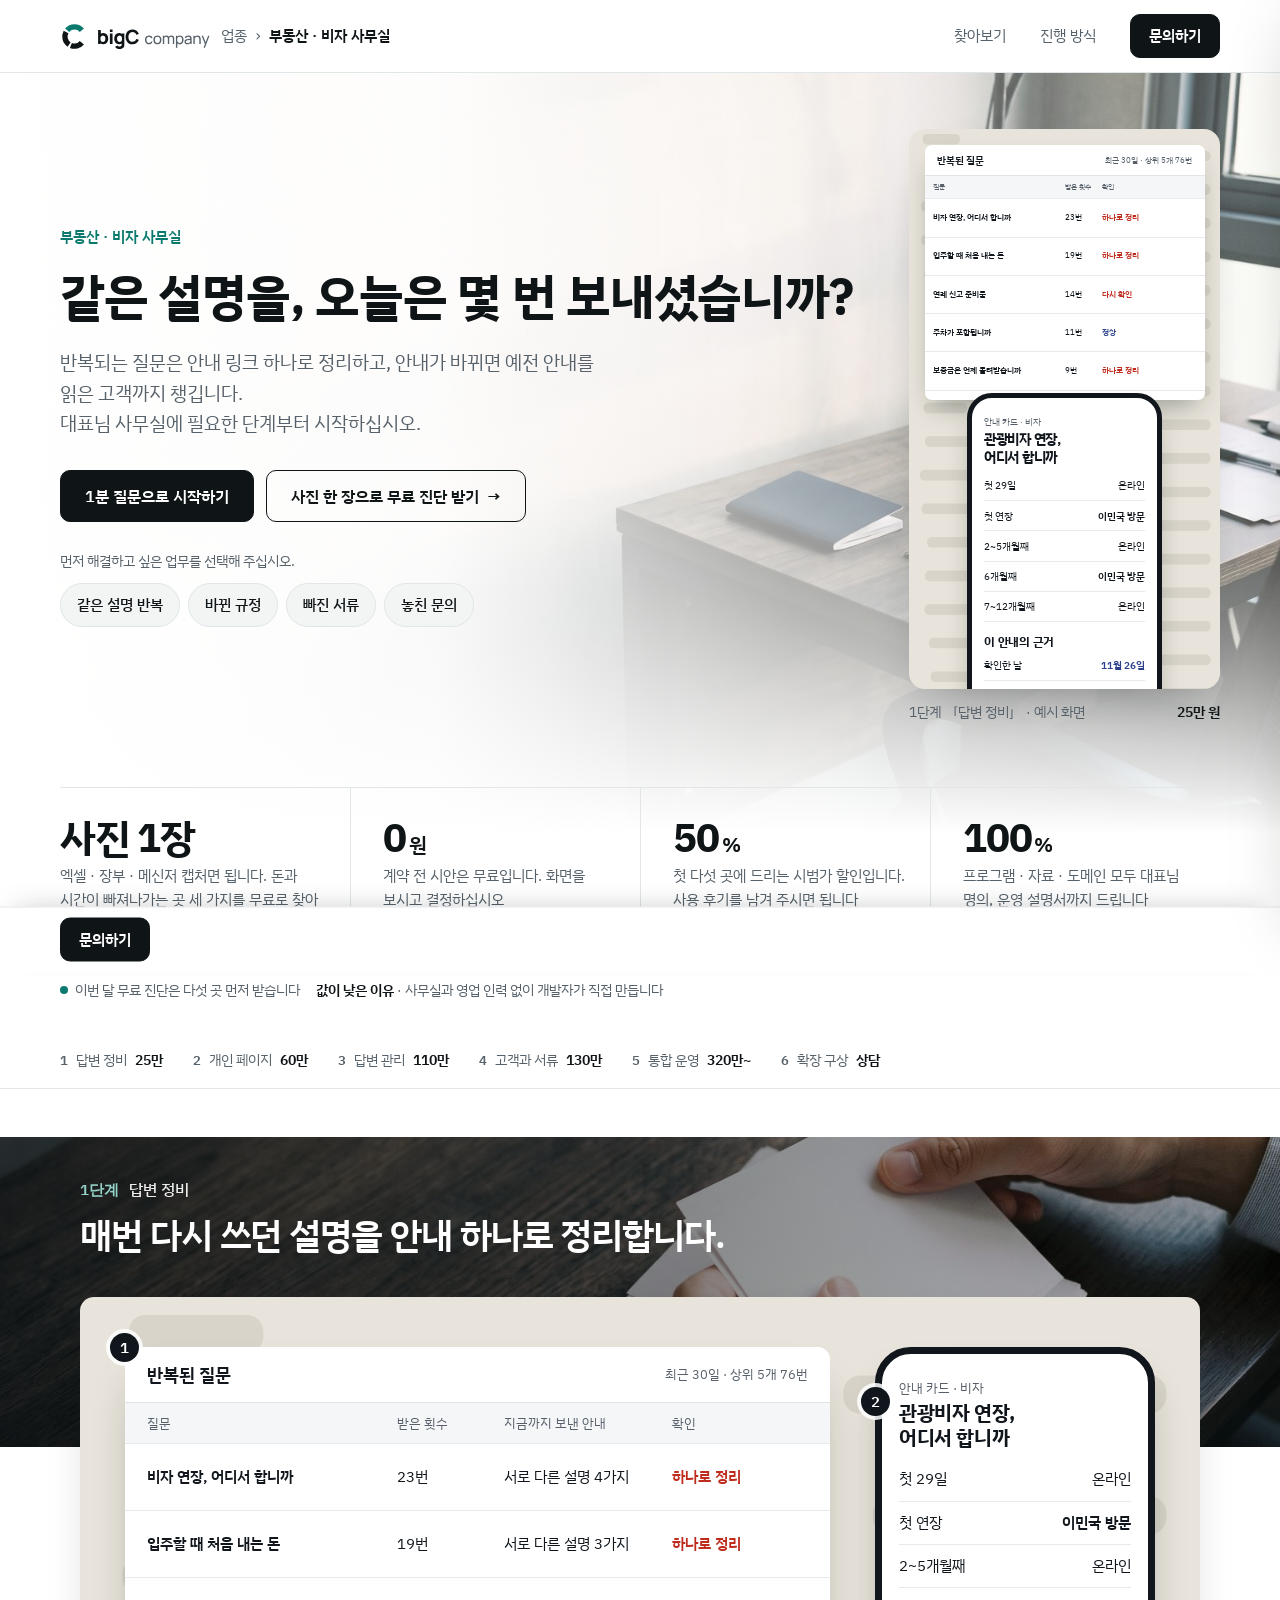
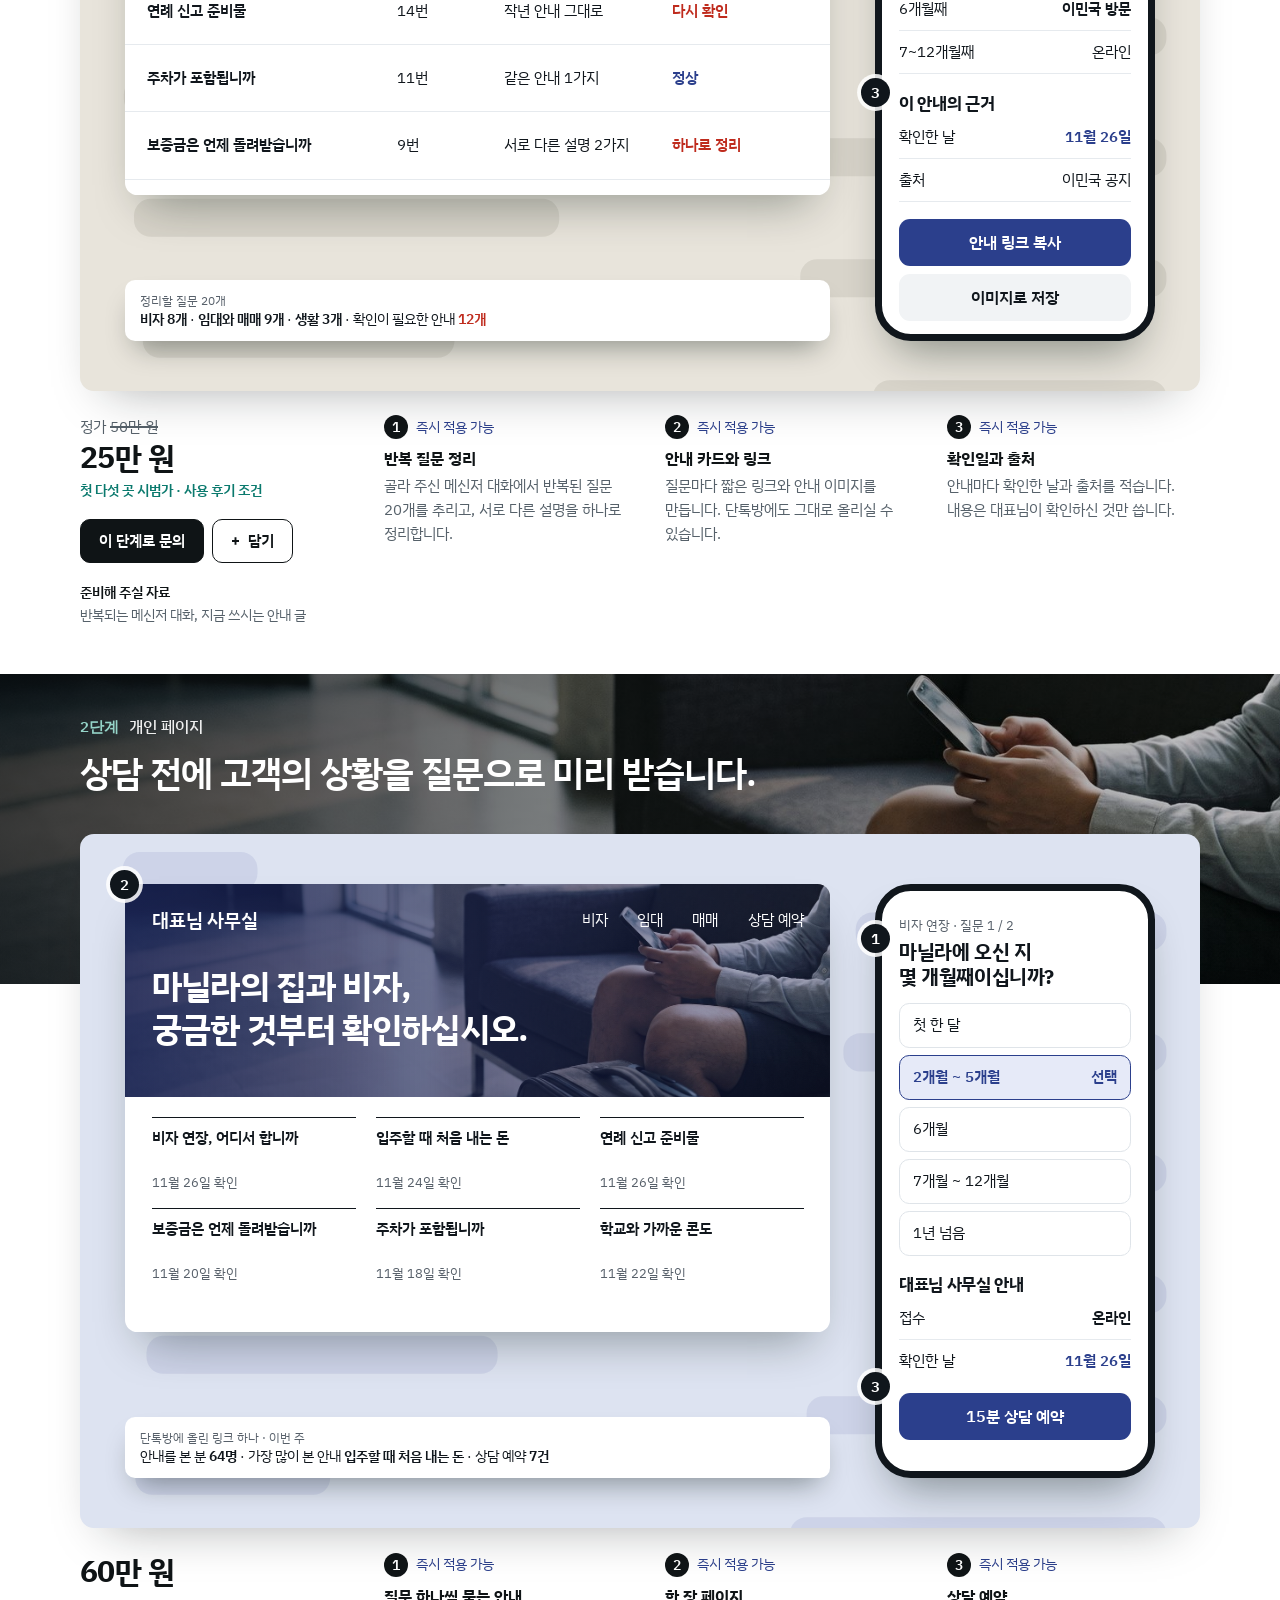
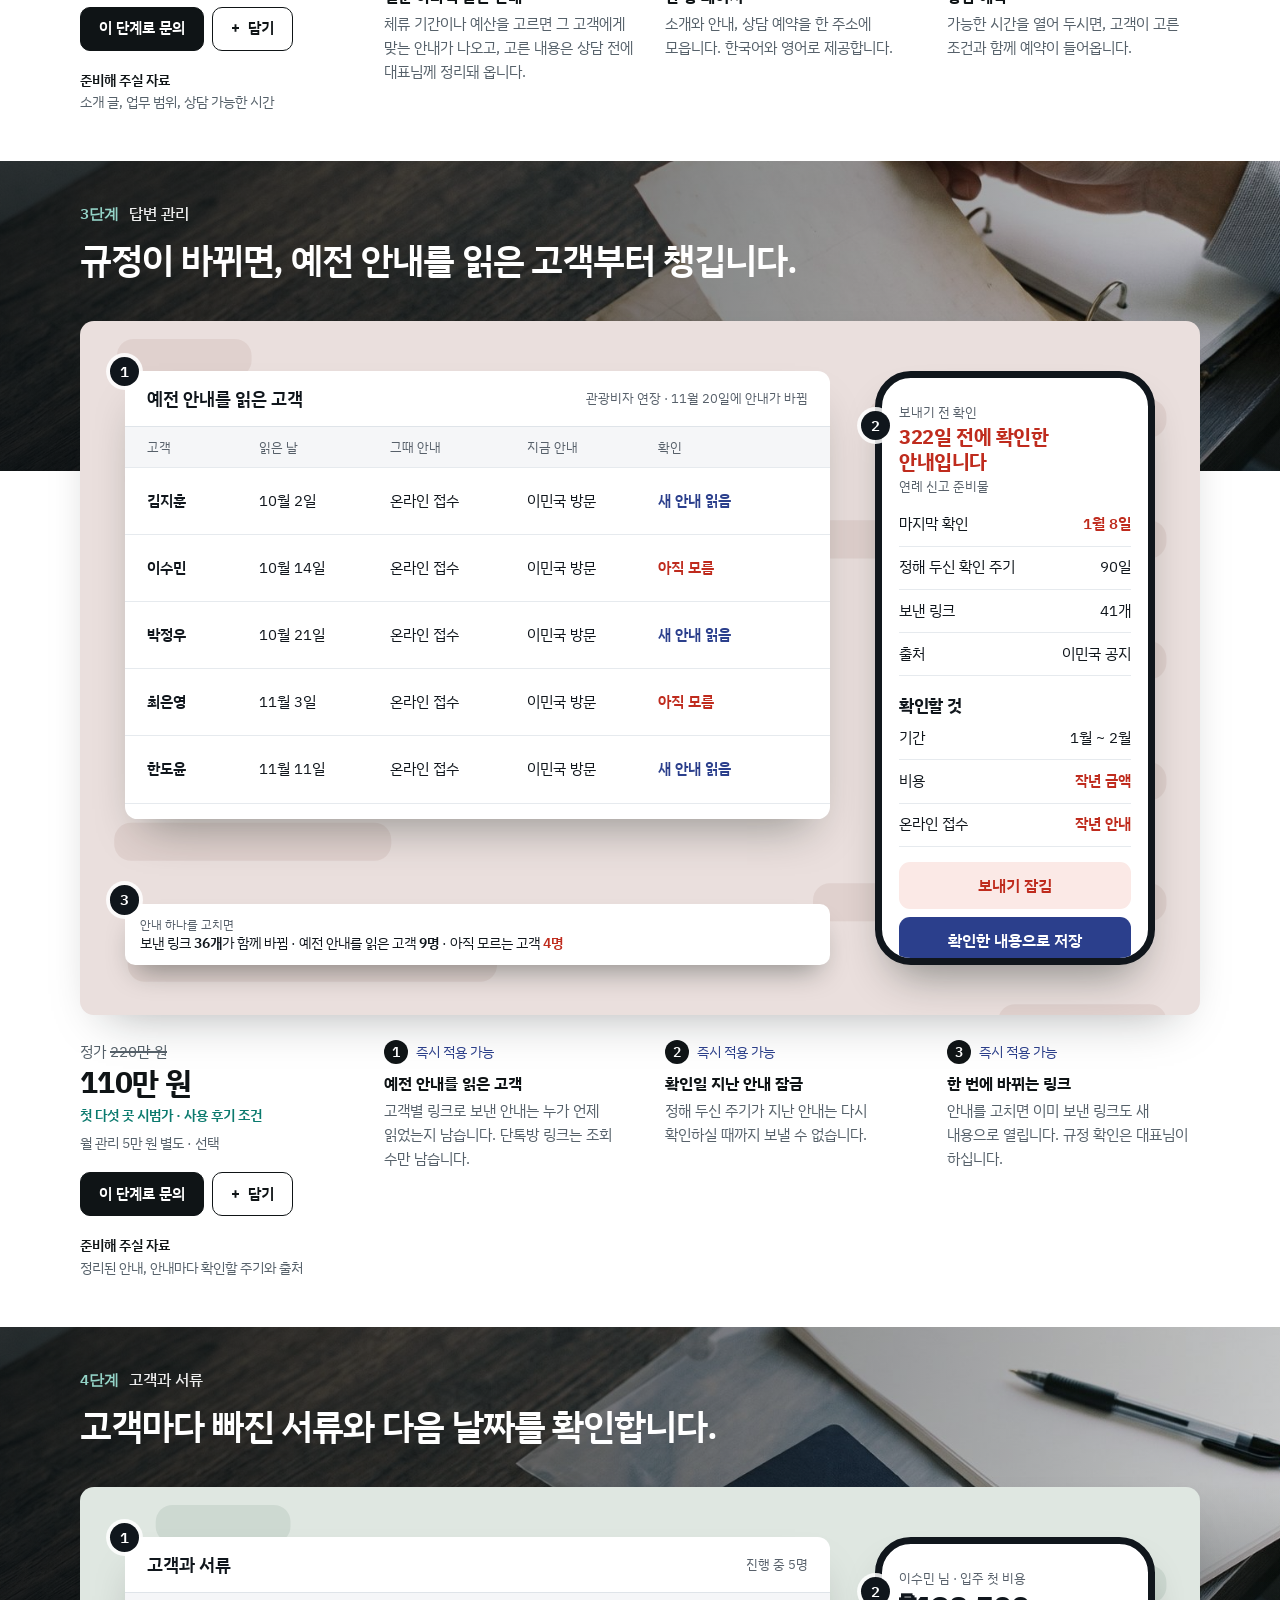
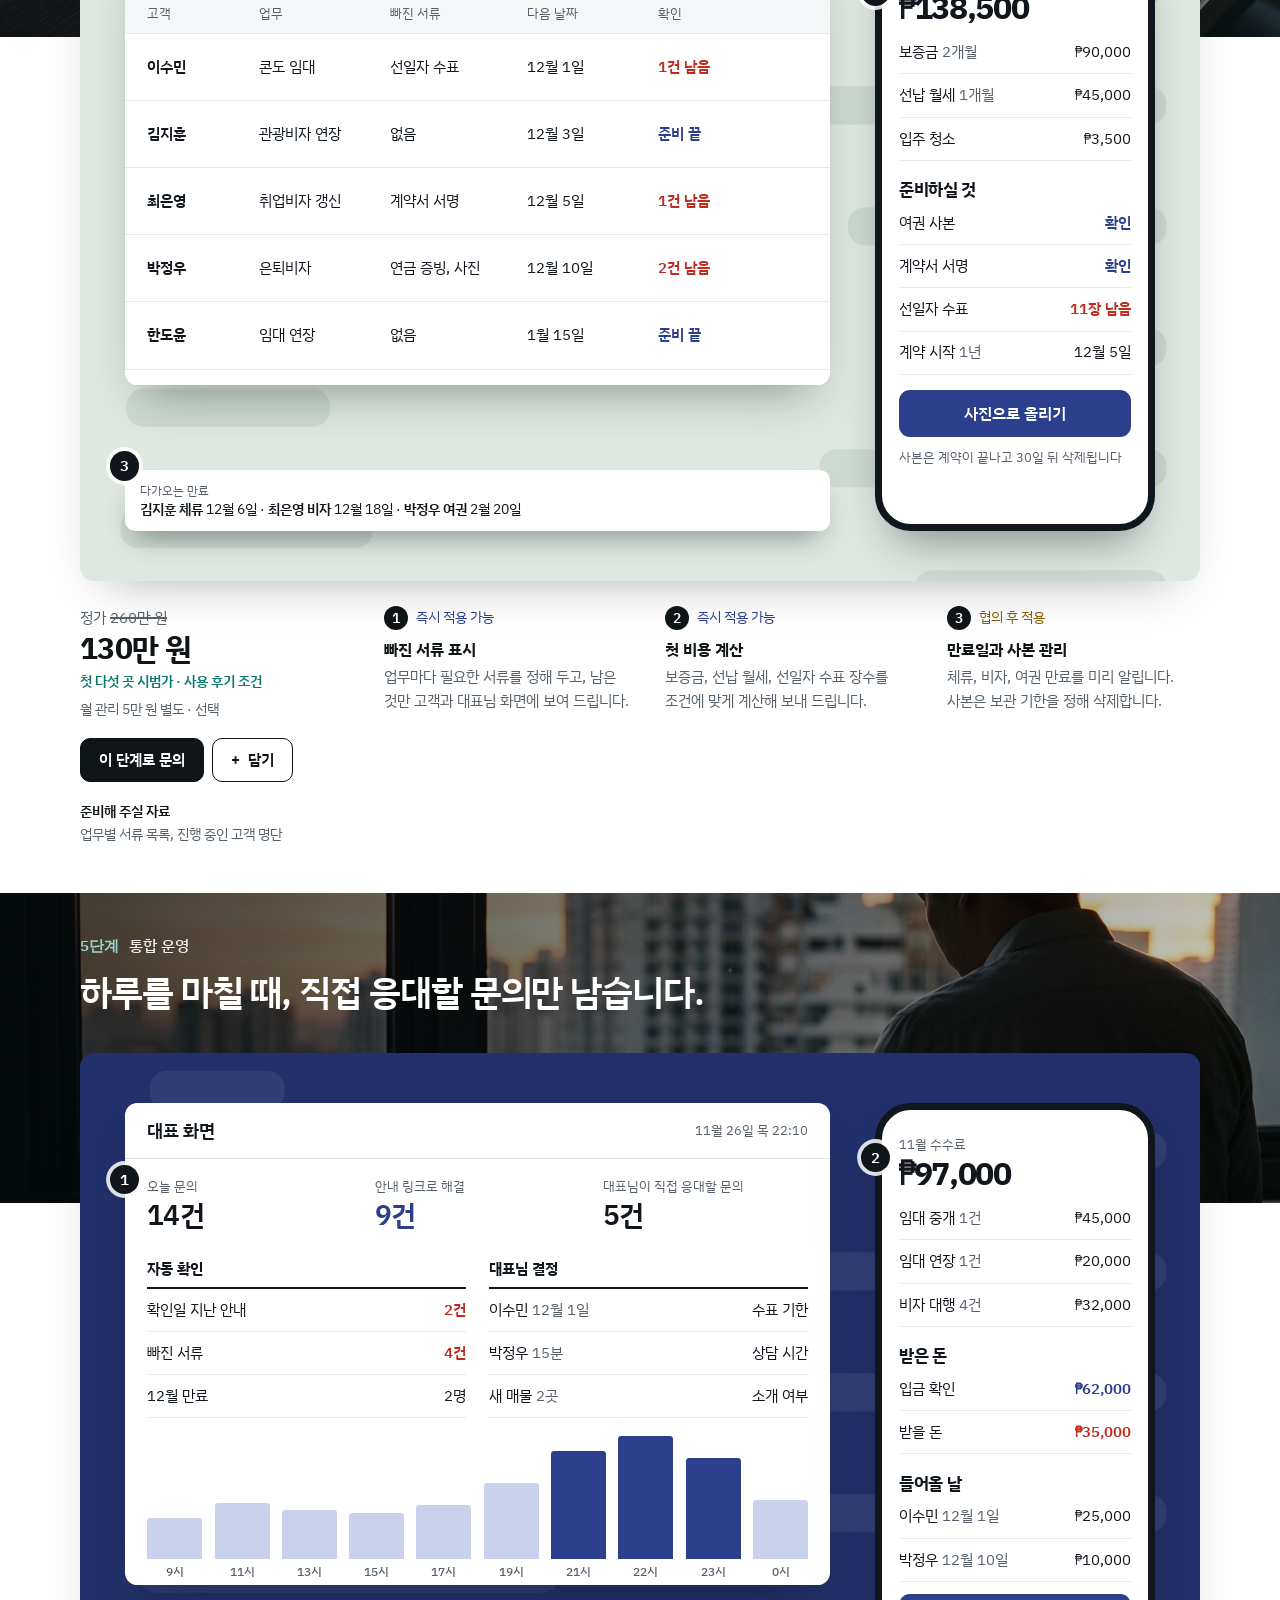
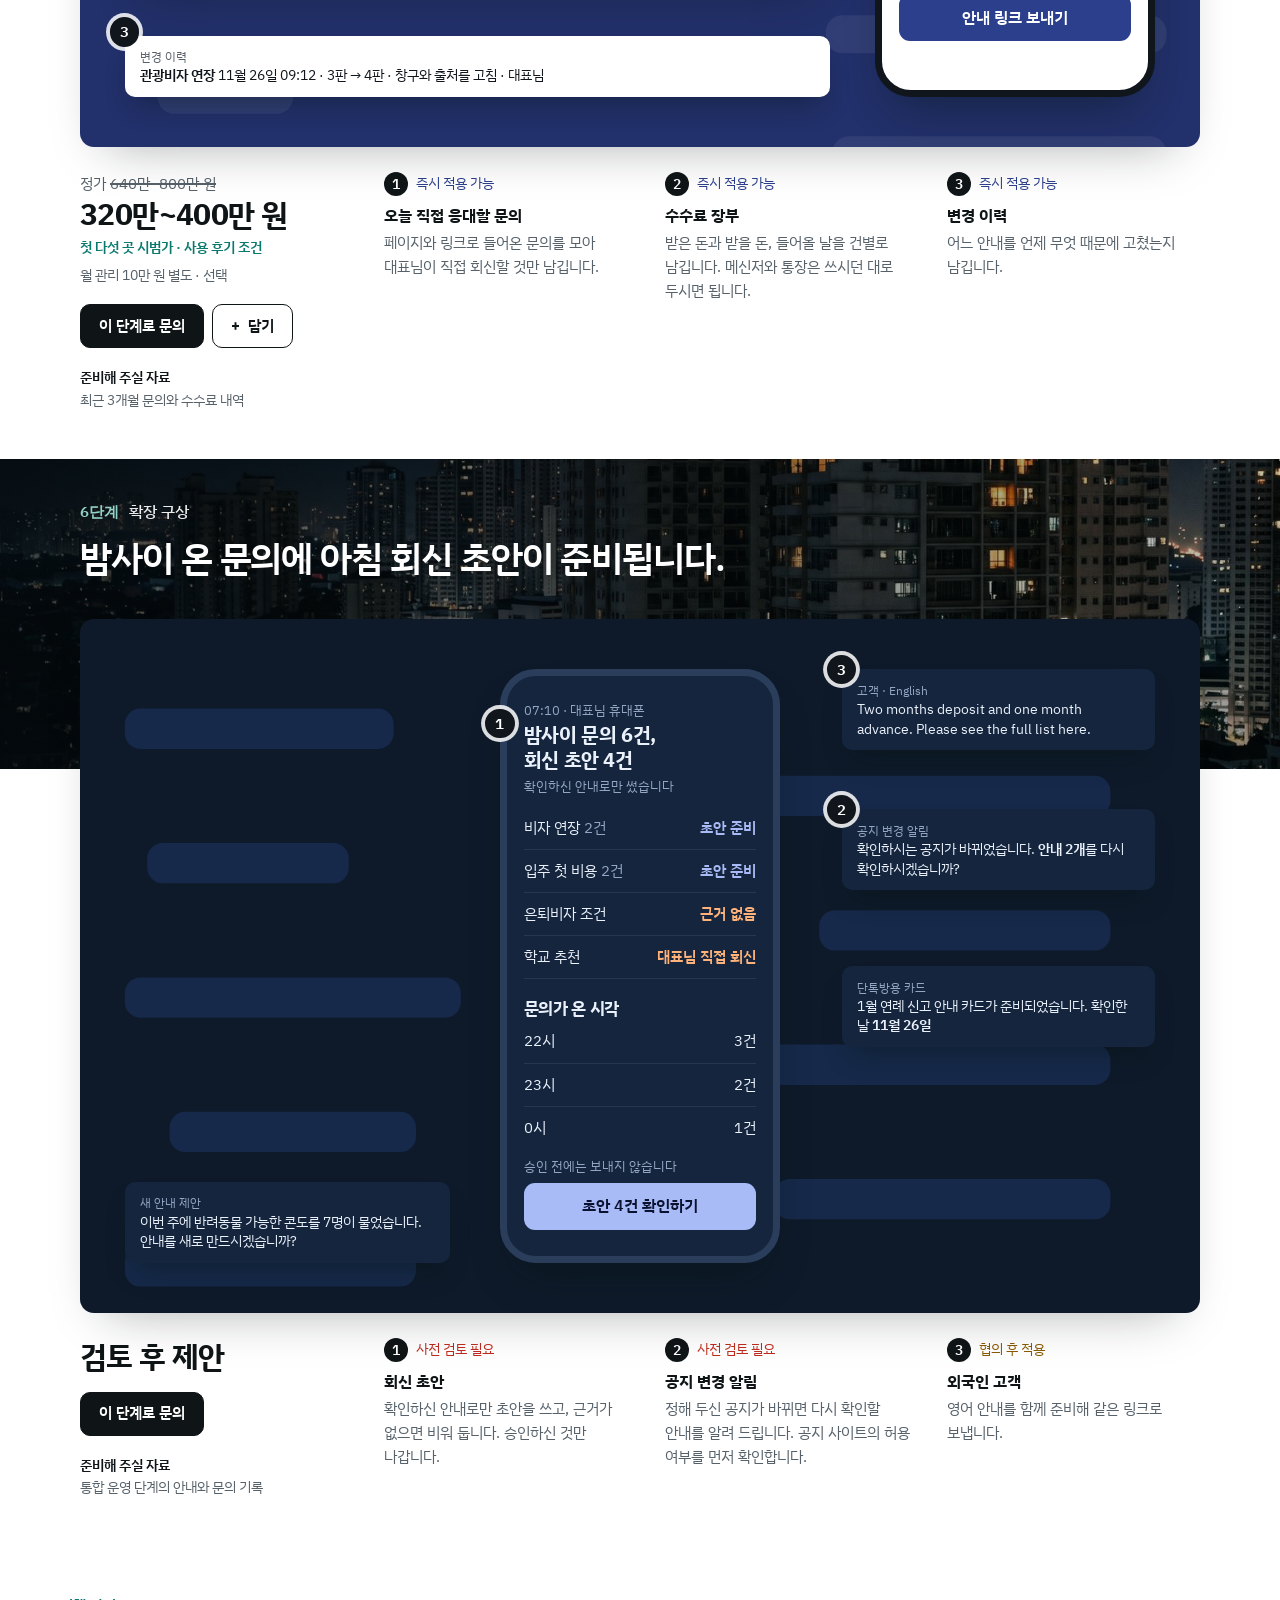
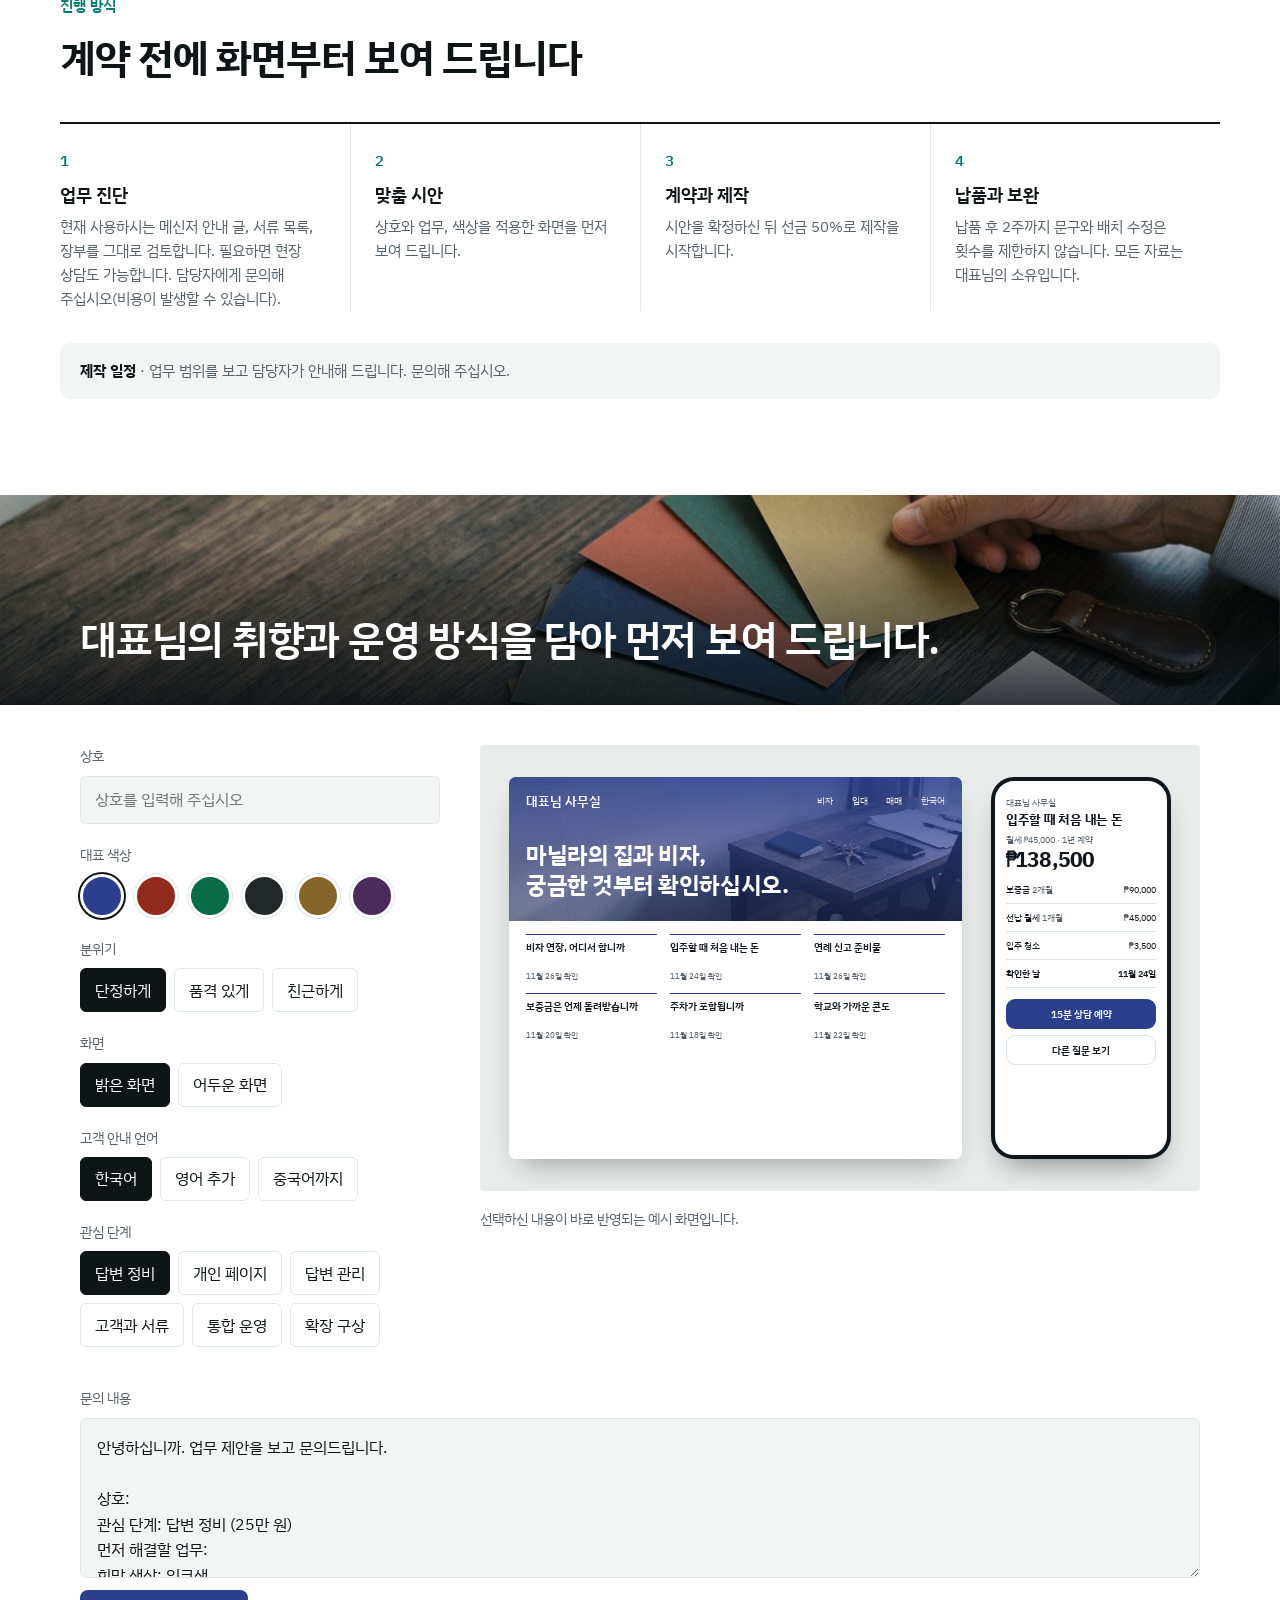
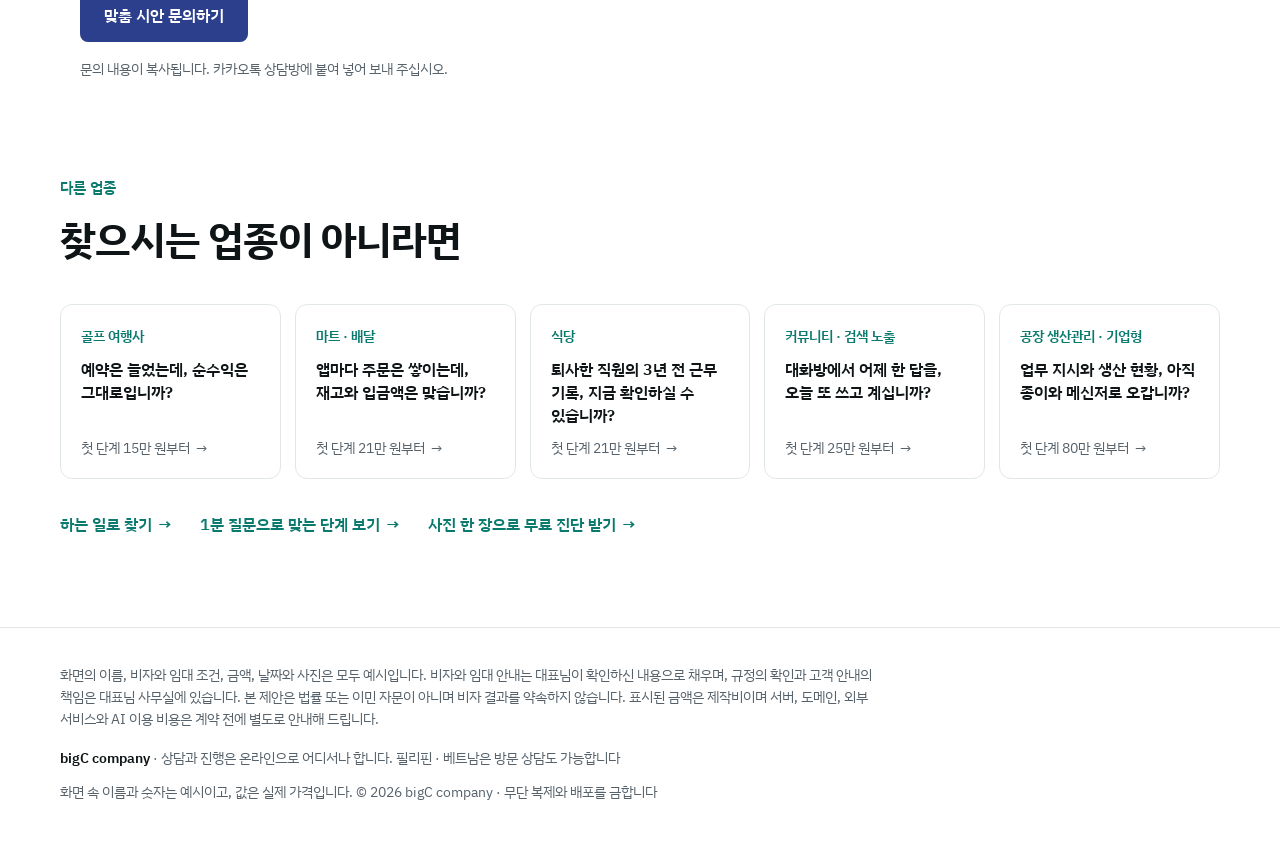
==== commit d979edc5: "Public launch (167): search open, KakaoTalk open chat contact, bot v15" ====
--- a/agent/index.html
+++ b/agent/index.html
@@ -1,4 +1,4 @@
-<!doctype html><html lang="ko"><head><meta charset="utf-8"><meta name="viewport" content="width=device-width,initial-scale=1,viewport-fit=cover"><meta name="description" content="부동산과 비자 안내의 반복 질문, 고객 서류를 한 화면에서 관리합니다."><meta property="og:type" content="website"><meta property="og:site_name" content="bigC company"><meta property="og:url" content="https://bigc-company.github.io/agent/"><link rel="canonical" href="https://bigc-company.github.io/agent/"><meta property="og:image" content="https://bigc-company.github.io/agent/og.jpg?v=3"><meta property="og:image:width" content="1200"><meta property="og:image:height" content="630"><meta name="twitter:card" content="summary_large_image"><meta property="og:title" content="같은 설명을, 오늘은 몇 번 보내셨습니까?"><meta property="og:description" content="반복되는 질문부터 고객 서류까지, 한 화면에서 관리합니다."><style>:root{color-scheme:light}body{margin:0;font:14px system-ui}img{max-width:100%}[hidden]{display:none!important}</style><link rel="icon" type="image/png" sizes="32x32" href="../_s/favicon-32.png"><link rel="icon" type="image/png" sizes="16x16" href="../_s/favicon-16.png"><link rel="apple-touch-icon" href="../_s/apple-touch-icon-180.png"><meta name="robots" content="noindex,nofollow,noarchive"></head><body><title>부동산·비자 사무실 제안</title>
+<!doctype html><html lang="ko"><head><meta charset="utf-8"><meta name="viewport" content="width=device-width,initial-scale=1,viewport-fit=cover"><meta name="description" content="부동산과 비자 안내의 반복 질문, 고객 서류를 한 화면에서 관리합니다."><meta property="og:type" content="website"><meta property="og:site_name" content="bigC company"><meta property="og:url" content="https://bigc-company.github.io/agent/"><link rel="canonical" href="https://bigc-company.github.io/agent/"><meta property="og:image" content="https://bigc-company.github.io/agent/og.jpg?v=3"><meta property="og:image:width" content="1200"><meta property="og:image:height" content="630"><meta name="twitter:card" content="summary_large_image"><meta property="og:title" content="같은 설명을, 오늘은 몇 번 보내셨습니까?"><meta property="og:description" content="반복되는 질문부터 고객 서류까지, 한 화면에서 관리합니다."><style>:root{color-scheme:light}body{margin:0;font:14px system-ui}img{max-width:100%}[hidden]{display:none!important}</style><link rel="icon" type="image/png" sizes="32x32" href="../_s/favicon-32.png"><link rel="icon" type="image/png" sizes="16x16" href="../_s/favicon-16.png"><link rel="apple-touch-icon" href="../_s/apple-touch-icon-180.png"></head><body><title>부동산·비자 사무실 제안</title>
 <meta name="claude:viewport-fit-sides" content="cover">
 <link rel="stylesheet" href="https://fonts.googleapis.com/css2?family=IBM+Plex+Sans+KR:wght@400;500;600;700&family=IBM+Plex+Mono:wght@500;600&family=Nanum+Myeongjo:wght@700&family=Gowun+Dodum&display=swap">
 <style>
@@ -527,7 +527,7 @@
 <fieldset><legend>고객 안내 언어</legend><div class="seg" data-k="lang"><button type="button" data-v="0" aria-pressed="true">한국어</button><button type="button" data-v="1" aria-pressed="false">영어 추가</button><button type="button" data-v="2" aria-pressed="false">중국어까지</button></div></fieldset>
 <fieldset><legend>관심 단계</legend><div class="seg pick"><button type="button" data-k="0" aria-pressed="false">답변 정비</button><button type="button" data-k="1" aria-pressed="false">개인 페이지</button><button type="button" data-k="2" aria-pressed="false">답변 관리</button><button type="button" data-k="3" aria-pressed="false">고객과 서류</button><button type="button" data-k="4" aria-pressed="false">통합 운영</button><button type="button" data-k="5" aria-pressed="false">확장 구상</button></div></fieldset>
 </form><div class="pvw"><div class="sc pv on" id="pv" aria-hidden="true"><div class="st"><div class="bd site"><div class="ph2"><header><b data-co>대표님 사무실</b><span>비자</span><span>임대</span><span>매매</span><em data-lang>한국어</em></header><h4>마닐라의 집과 비자,<br>궁금한 것부터 확인하십시오.</h4></div><div class="qs"><div><b>비자 연장, 어디서 합니까</b><span>11월 26일 확인</span></div><div><b>입주할 때 처음 내는 돈</b><span>11월 24일 확인</span></div><div><b>연례 신고 준비물</b><span>11월 26일 확인</span></div><div><b>보증금은 언제 돌려받습니까</b><span>11월 20일 확인</span></div><div><b>주차가 포함됩니까</b><span>11월 18일 확인</span></div><div><b>학교와 가까운 콘도</b><span>11월 22일 확인</span></div></div></div><div class="ph a"><div><p class="t" data-co>대표님 사무실</p><p class="h" style="margin:.1em 0 .6em" data-slip>입주할 때 처음 내는 돈</p><p class="t">월세 ₱45,000 · 1년 계약</p><p class="big">₱138,500</p><div style="margin-top:.6em"><div class="row"><span>보증금 <em>2개월</em></span><span>₱90,000</span></div><div class="row"><span>선납 월세 <em>1개월</em></span><span>₱45,000</span></div><div class="row"><span>입주 청소</span><span>₱3,500</span></div><div class="row"><span><b>확인한 날</b></span><span><b>11월 24일</b></span></div></div><span class="btn" style="margin-top:1em">15분 상담 예약</span><span class="btn b2" style="margin-top:.6em">다른 질문 보기</span></div></div></div></div><p class="note">선택하신 내용이 바로 반영되는 예시 화면입니다.</p></div></div>
-<div class="w msgw"><label for="msg">문의 내용</label><textarea id="msg"></textarea><button type="button" class="cta" id="copy">맞춤 시안 문의하기</button><p class="note">문의 내용이 복사됩니다. 이 주소를 받으신 대화방에 붙여 넣어 보내 주십시오.</p></div></section>
+<div class="w msgw"><label for="msg">문의 내용</label><textarea id="msg"></textarea><button type="button" class="cta" id="copy">맞춤 시안 문의하기</button><p class="note">문의 내용이 복사됩니다. <a href="https://open.kakao.com/o/sb4IQUYi">카카오톡 상담방</a>에 붙여 넣어 보내 주십시오.</p></div></section>
 <section class="b-next"><div class="b-wrap"><div class="b-blk"><p class="b-eyebrow">다른 업종</p><h2>찾으시는 업종이 아니라면</h2></div><div class="b-trs"><a class="b-tr" href="../golf/"><span class="b-tn">골프 여행사</span><b>예약은 늘었는데, 순수익은 그대로입니까?</b><span class="b-tp">첫 단계 15만 원부터 <span class="ar" aria-hidden="true">→</span></span></a><a class="b-tr" href="../mart/"><span class="b-tn">마트 · 배달</span><b>앱마다 주문은 쌓이는데, 재고와 입금액은 맞습니까?</b><span class="b-tp">첫 단계 21만 원부터 <span class="ar" aria-hidden="true">→</span></span></a><a class="b-tr" href="../restaurant/"><span class="b-tn">식당</span><b>퇴사한 직원의 3년 전 근무 기록, 지금 확인하실 수 있습니까?</b><span class="b-tp">첫 단계 21만 원부터 <span class="ar" aria-hidden="true">→</span></span></a><a class="b-tr" href="../community/"><span class="b-tn">커뮤니티 · 검색 노출</span><b>대화방에서 어제 한 답을, 오늘 또 쓰고 계십니까?</b><span class="b-tp">첫 단계 25만 원부터 <span class="ar" aria-hidden="true">→</span></span></a><a class="b-tr" href="../mes/"><span class="b-tn">공장 생산관리 · 기업형</span><b>업무 지시와 생산 현황, 아직 종이와 메신저로 오갑니까?</b><span class="b-tp">첫 단계 80만 원부터 <span class="ar" aria-hidden="true">→</span></span></a></div>
 <p class="b-or"><a class="b-link" href="../#trades">하는 일로 찾기 <span class="ar" aria-hidden="true">→</span></a><a class="b-link" href="../bot/?from=landing#realty">1분 질문으로 맞는 단계 보기 <span class="ar" aria-hidden="true">→</span></a><a class="b-link" href="#ask" data-k="diag">사진 한 장으로 무료 진단 받기 <span class="ar" aria-hidden="true">→</span></a></p></div></section>
 </main>
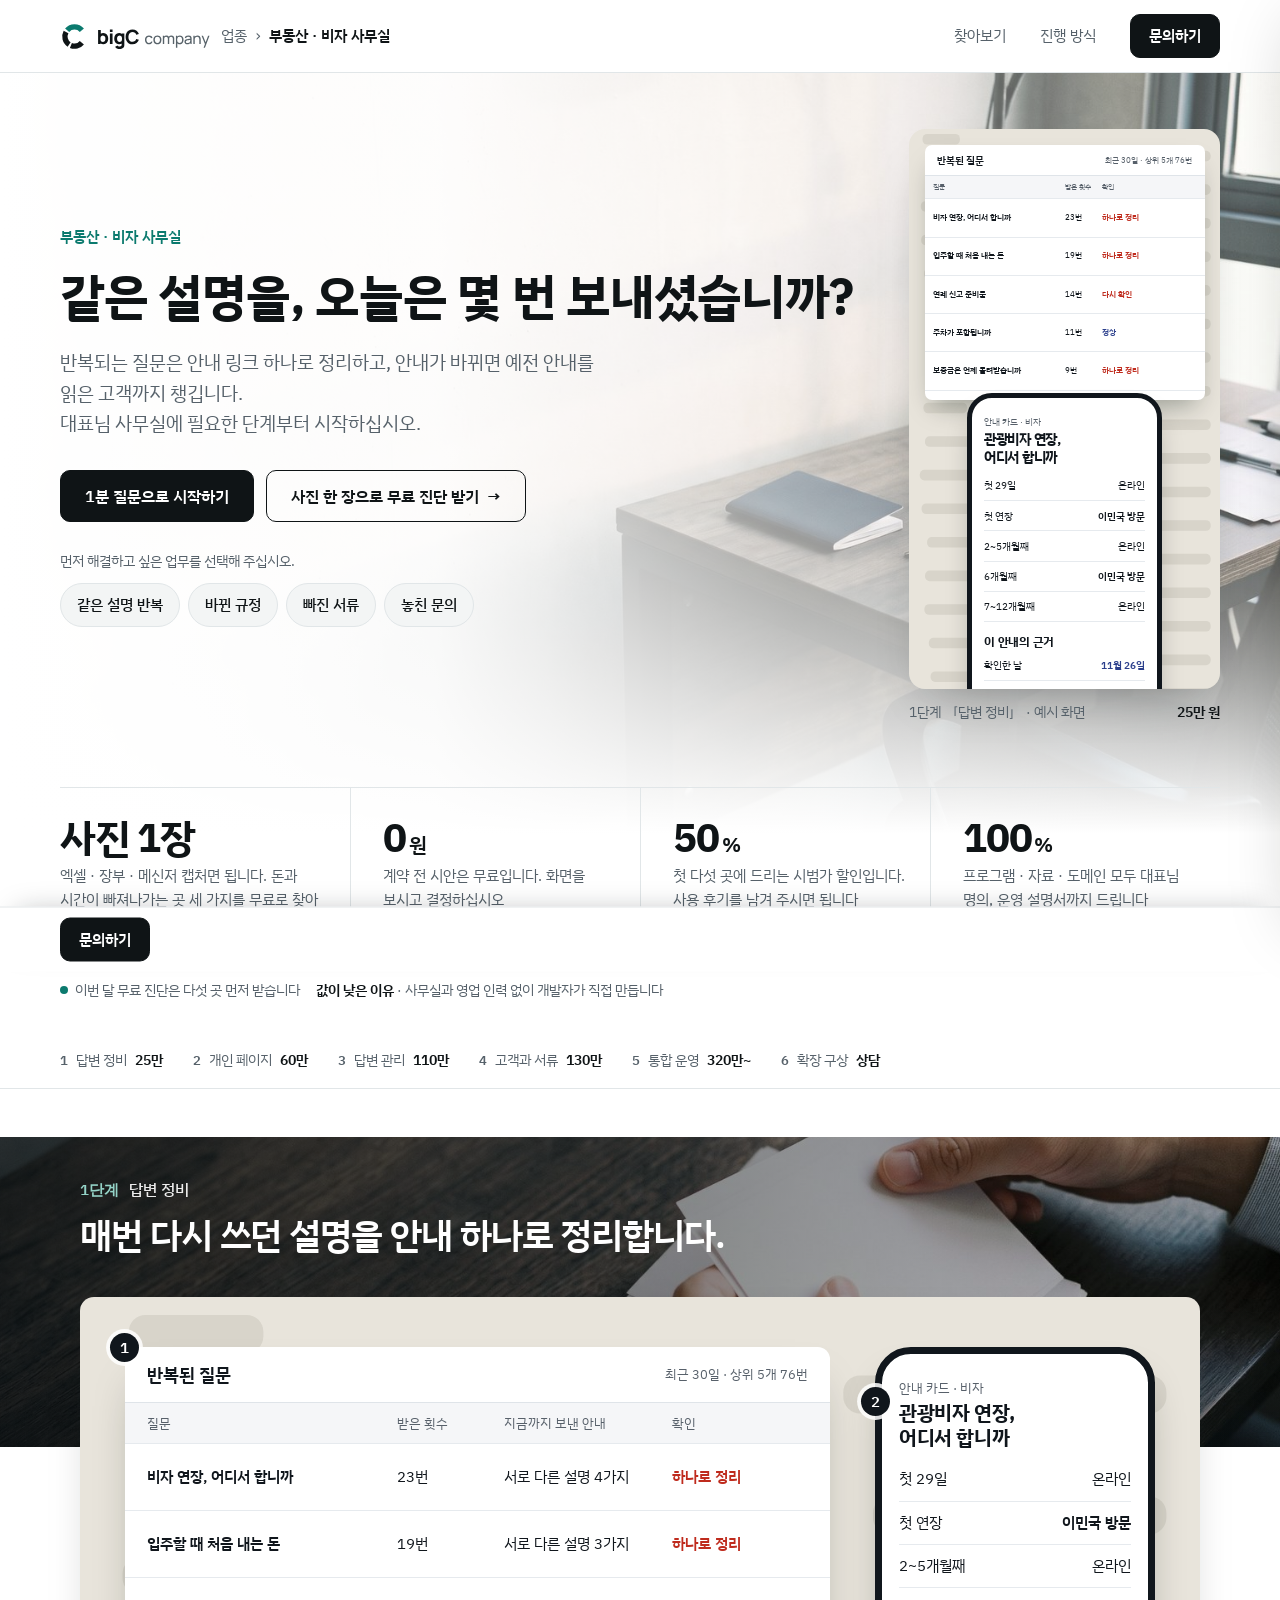
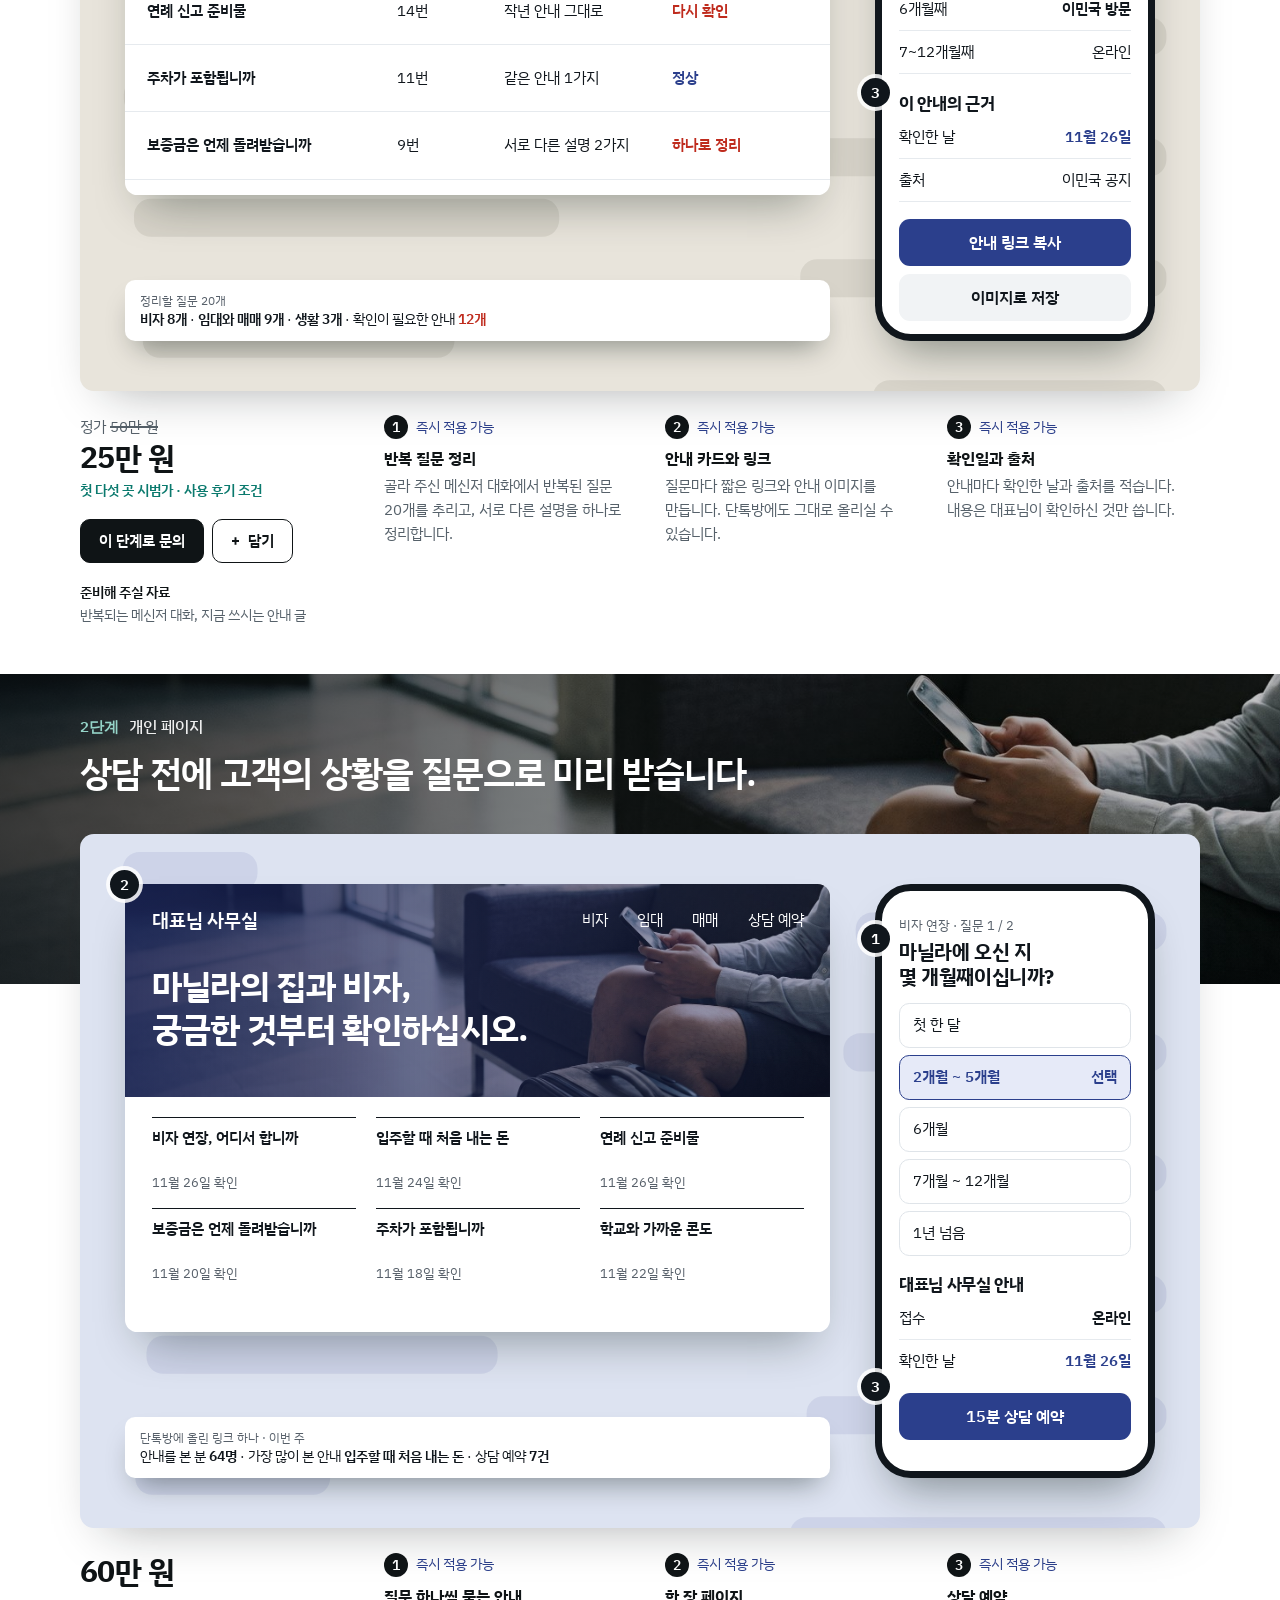
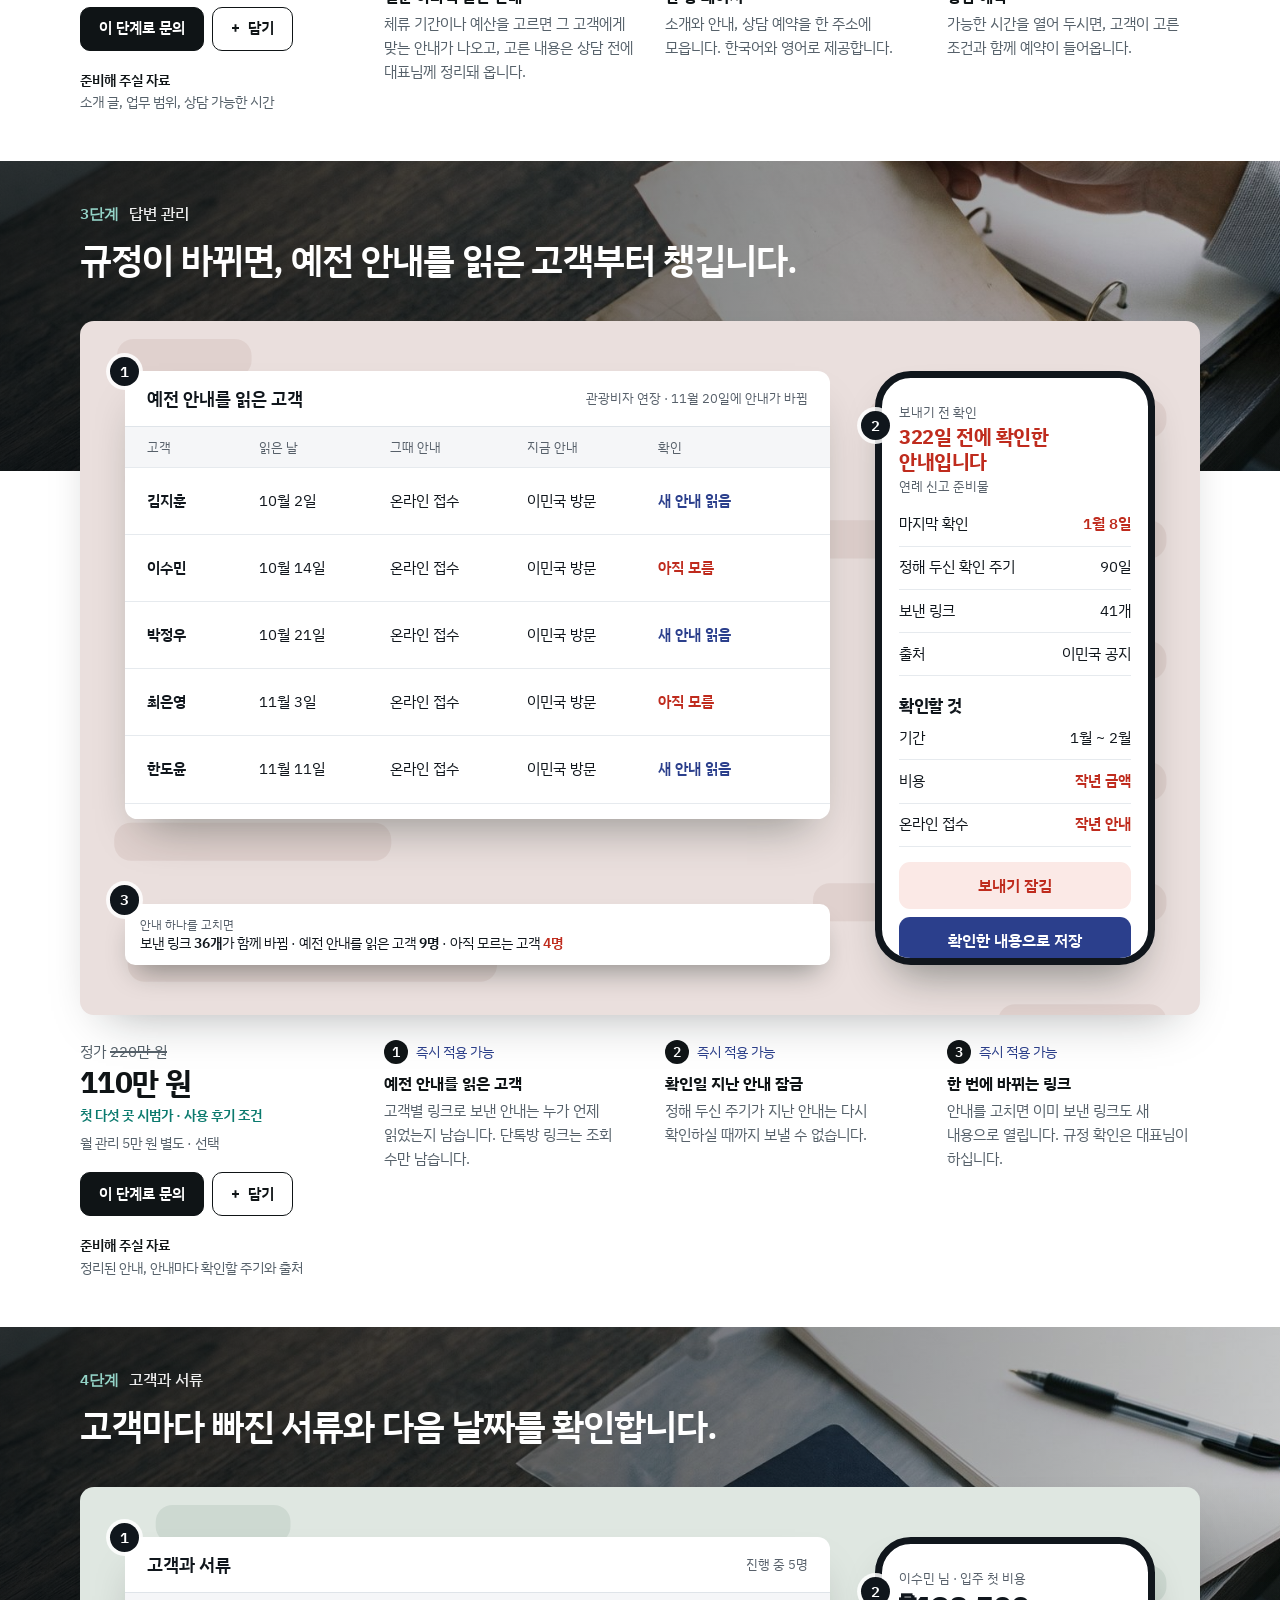
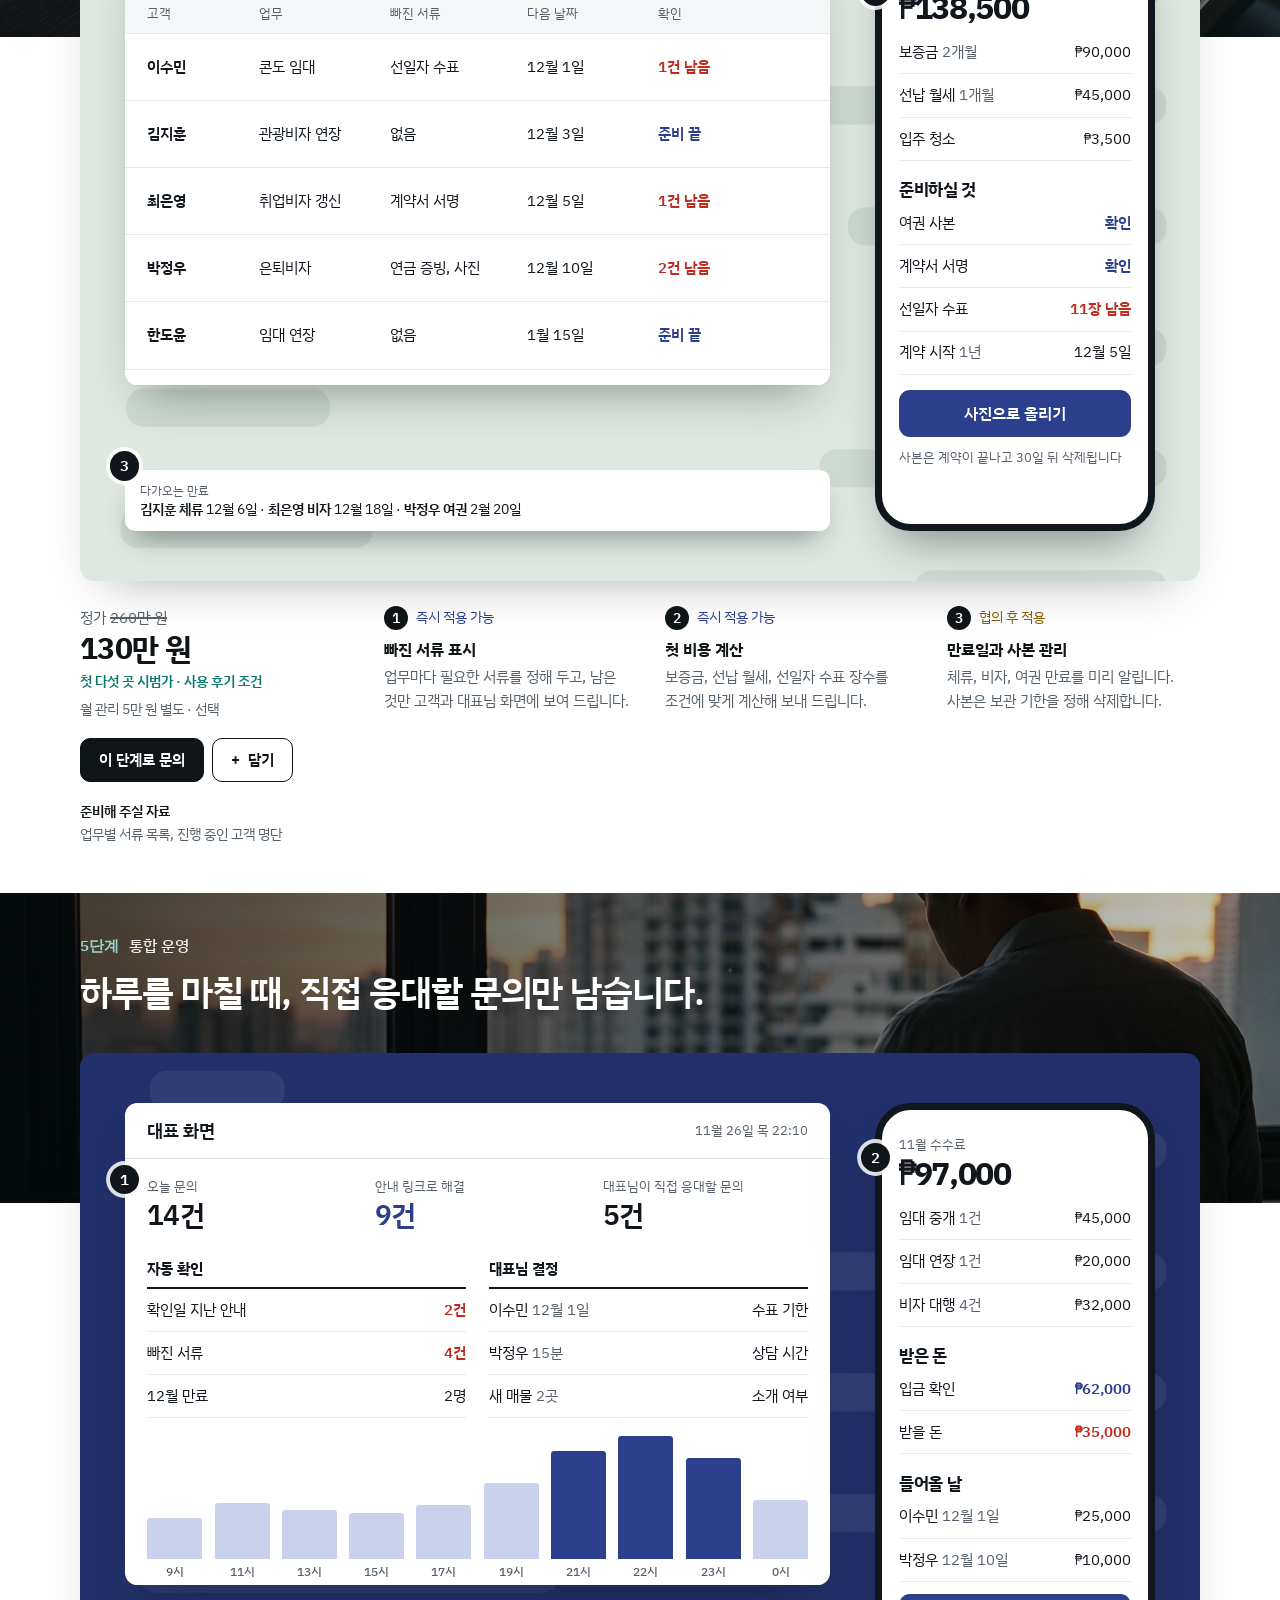
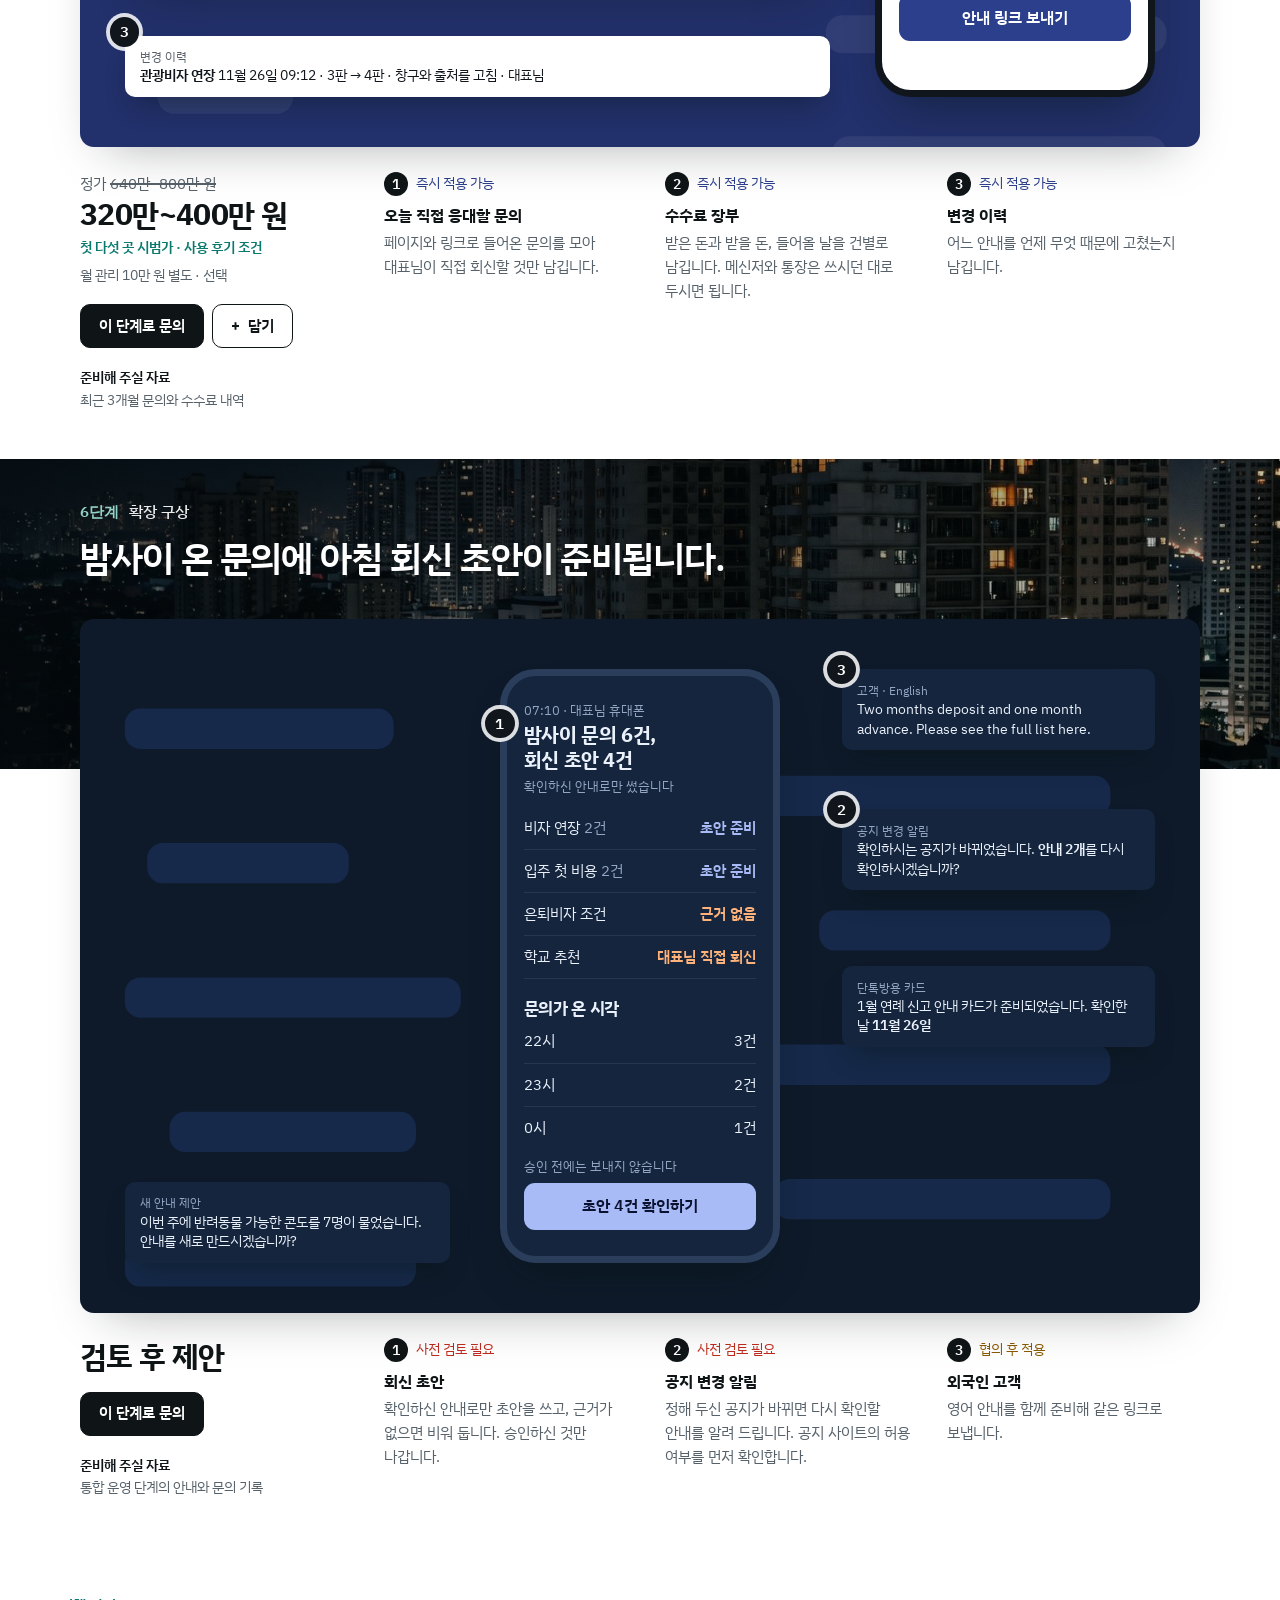
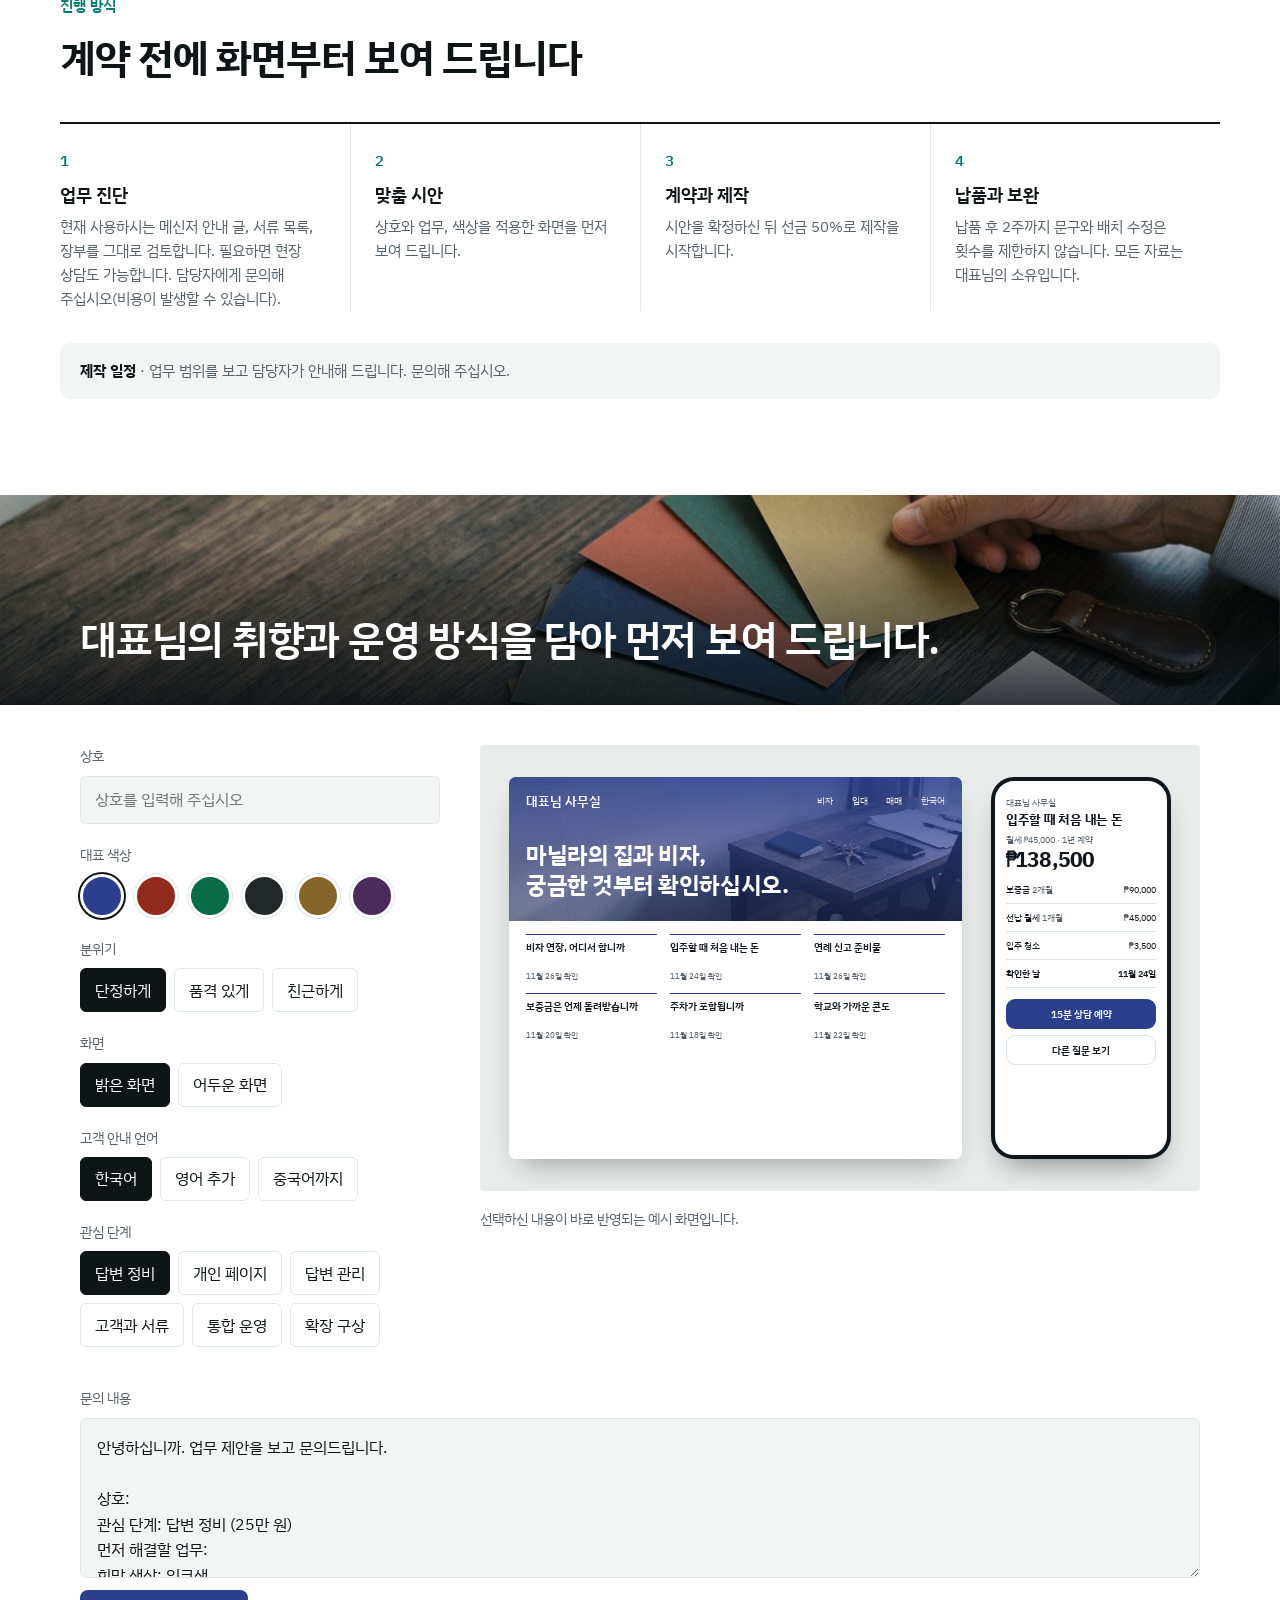
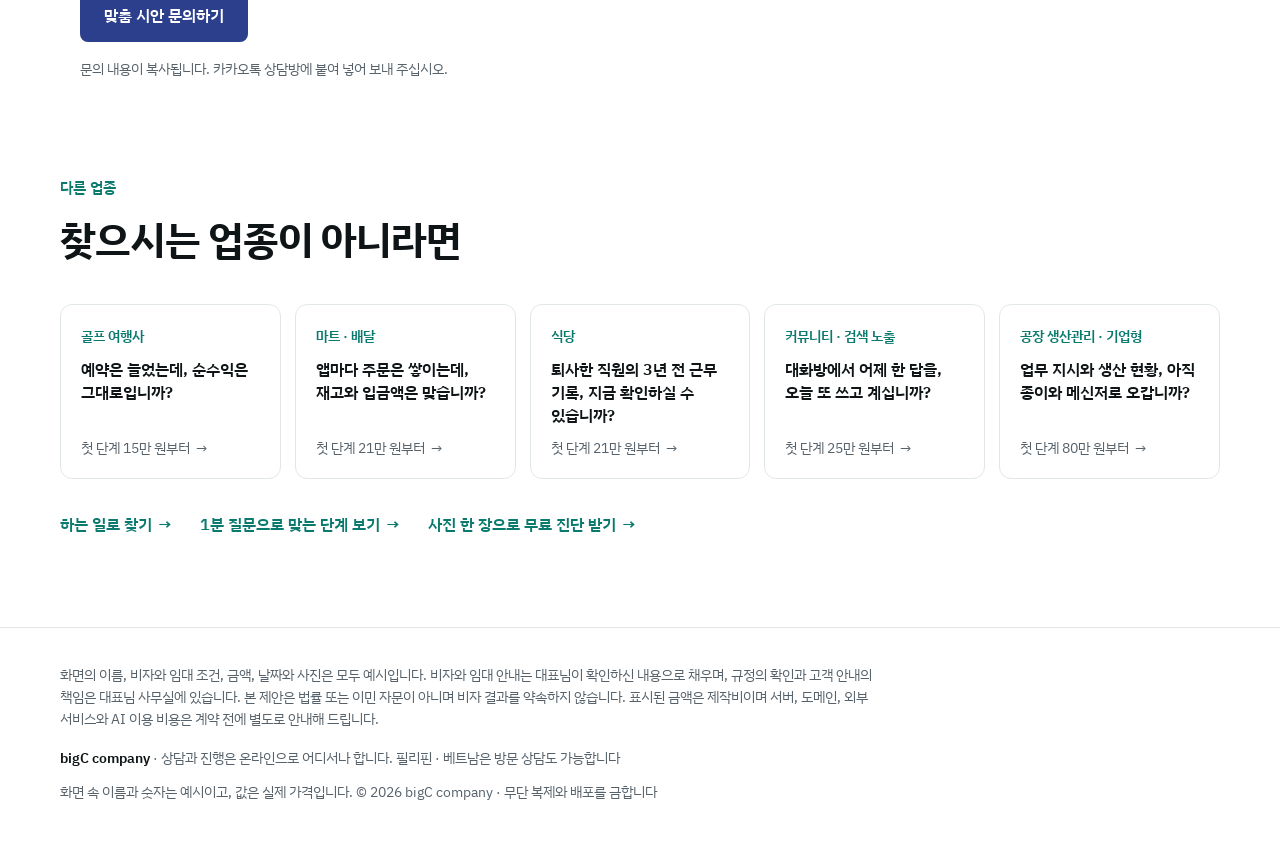
==== commit 31f1c41d: "Brand consistency (195): bigC company lockup on all pages, bot avatar tile, MES title" ====
--- a/agent/index.html
+++ b/agent/index.html
@@ -218,17 +218,18 @@
 }
 
 .b-hv .sc{aspect-ratio:40/72}.b-hv .st{font-size:2.5cqw}.b-hv .bd{left:2.44em;top:2.44em;width:44em;zoom:.82}.b-hv .ph.a{left:7.5em;top:34em}.b-hv .hm{display:none}.b-hv .tb>div{padding:0 1.4em;gap:.7em}.b-hv .tb.a>div{grid-template-columns:20em 5em 1fr}.b-hv .tb.d>div{grid-template-columns:8.2em 1fr 1.05fr 1.2fr}.b-hv .tb.e>div{grid-template-columns:1.5fr 1fr 1fr 1fr 1fr}.b-hv .qs{grid-template-columns:1fr 1fr;padding:1.4em;gap:1em 1.4em}.b-hv .qs div:nth-child(n+5){display:none}.b-hv .kp{gap:1em;padding:1.4em}.b-hv .kp b{font-size:2.1em}.b-hv .two{padding:0 1.4em;gap:1.4em}.b-hv .bars{gap:.6em;padding:0 1.4em}.b-hv .s3 .ph.a{top:37em}.b-hv .s4 .ph.a{top:37.6em}.b-hv .s4{aspect-ratio:40/76}.b-hv .s5 .ph.a{left:7.5em;top:3em}.b-hv .s5.sc{aspect-ratio:40/52}.b-hv .bar{display:none}.b-hv .f5a{display:none}.b-hv .f5b{display:none}.b-hv .f5c{display:none}.b-hv .f5d{display:none}.b-hv .pin{display:none}.b-hv .fl p{font-size:1.4em}
-/* ===== bigC brand frame (182)(P1)(P9) — tokens, buttons, header and footer copied from the first page (draft v6).
+/* ===== bigC company brand frame (182)(P1)(P9) — tokens, buttons, header and footer copied from the first page (draft v6).
    Used by the landing kit, the MES page and the interview bot. Class prefix b- so the pages' own css never collides. ===== */
 :root{
   --b-bg:#ffffff;--b-tint:#f3f5f5;--b-ink:#0f1416;--b-mu:#56616a;--b-ln:#e1e6e8;
   --b-acc:#0b7a6e;--b-acc-ink:#ffffff;--b-acc-soft:#e5f1ef;--b-shadow:0 22px 48px -26px rgba(15,20,22,.38);
   --b-f:"IBM Plex Sans KR","Apple SD Gothic Neo","Malgun Gothic",system-ui,sans-serif;--b-mono:"IBM Plex Mono",ui-monospace,Consolas,monospace;
+  --logo-ink:#0f1416;--logo-acc:#0b7a6e;--logo-sub:#58636a;
   --hh:72px}
 @media (prefers-color-scheme:dark){:root:not([data-theme="light"]){color-scheme:dark;
-  --b-bg:#0e1214;--b-tint:#161b1e;--b-ink:#e9eef0;--b-mu:#9aa6ab;--b-ln:#262d31;--b-acc:#4fc1ae;--b-acc-ink:#06201c;--b-acc-soft:#123029;--b-shadow:0 22px 48px -26px rgba(0,0,0,.8)}}
+  --b-bg:#0e1214;--b-tint:#161b1e;--b-ink:#e9eef0;--b-mu:#9aa6ab;--b-ln:#262d31;--b-acc:#4fc1ae;--b-acc-ink:#06201c;--b-acc-soft:#123029;--b-shadow:0 22px 48px -26px rgba(0,0,0,.8);--logo-ink:#eef2f3;--logo-acc:#4fc1ae;--logo-sub:#9aa6ab}}
 :root[data-theme="dark"]{color-scheme:dark;
-  --b-bg:#0e1214;--b-tint:#161b1e;--b-ink:#e9eef0;--b-mu:#9aa6ab;--b-ln:#262d31;--b-acc:#4fc1ae;--b-acc-ink:#06201c;--b-acc-soft:#123029;--b-shadow:0 22px 48px -26px rgba(0,0,0,.8)}
+  --b-bg:#0e1214;--b-tint:#161b1e;--b-ink:#e9eef0;--b-mu:#9aa6ab;--b-ln:#262d31;--b-acc:#4fc1ae;--b-acc-ink:#06201c;--b-acc-soft:#123029;--b-shadow:0 22px 48px -26px rgba(0,0,0,.8);--logo-ink:#eef2f3;--logo-acc:#4fc1ae;--logo-sub:#9aa6ab}
 body::before{content:"";position:fixed;inset:0 0 auto;height:env(safe-area-inset-top,0px);z-index:50;background:var(--b-bg)}
 .b-wrap{max-width:1200px;margin-inline:auto;padding-left:max(20px,env(safe-area-inset-left,0px));padding-right:max(20px,env(safe-area-inset-right,0px))}
 .nw{display:inline-block;white-space:nowrap}.nb{white-space:nowrap}
@@ -478,7 +479,7 @@
 @media (max-width:380px){.b-cap{font-size:14px}}
 @media (prefers-reduced-motion:reduce){.b-btn,.b-bar,.b-tr,.b-hv a,.b-mi{transition:none}.b-btn:hover,.b-tr:hover,.b-hv a:hover{transform:none}.b-step.in .b-mi{transform:none}}
 </style>
-<div class="b-hd" role="banner"><div class="b-wrap"><div class="b-brand"><a class="b-logo" href="../" aria-label="bigC company 첫 화면으로"><svg viewBox="0 0 319.37 87" class="b-lk" aria-hidden="true" focusable="false"><g transform="translate(14.5 14.5) scale(0.58)" fill="none" stroke-width="18" stroke-linecap="butt"><path d="M74.51 70.57A32 32 0 0 1 38.01 79.67" stroke="var(--b-ink)"/><path d="M32.11 76.53A32 32 0 0 1 21.75 34.98" stroke="var(--b-ink)"/><path d="M25.49 29.43A32 32 0 0 1 74.51 29.43" stroke="var(--b-acc)"/></g><path d="M99.23 58.624Q96.17099999999999 58.624 94.119 57.199Q92.06700000000001 55.774 91.0315 53.323Q89.996 50.872 89.996 47.794000000000004Q89.996 44.716 91.02199999999999 42.265Q92.048 39.81400000000001 94.043 38.389Q96.038 36.964 98.964 36.964Q101.90899999999999 36.964 104.094 38.370000000000005Q106.279 39.776 107.4855 42.2175Q108.69200000000001 44.659000000000006 108.69200000000001 47.794000000000004Q108.69200000000001 50.872 107.50450000000001 53.323Q106.31700000000001 55.774 104.18900000000001 57.199Q102.061 58.624 99.23 58.624ZM89.122 58.054V30.694000000000003H94.328V43.994H93.682V58.054ZM98.394 54.026Q100.066 54.026 101.13 53.19Q102.194 52.354 102.707 50.938500000000005Q103.22 49.523 103.22 47.794000000000004Q103.22 46.084 102.688 44.6685Q102.156 43.253 101.0445 42.4075Q99.93299999999999 41.562 98.204 41.562Q96.589 41.562 95.5915 42.341Q94.594 43.120000000000005 94.138 44.526Q93.682 45.932 93.682 47.794000000000004Q93.682 49.656000000000006 94.138 51.062000000000005Q94.594 52.468 95.6295 53.247Q96.66499999999999 54.026 98.394 54.026ZM111.92200000000001 34.684V30.124000000000002H117.09V34.684ZM111.92200000000001 58.054V37.534000000000006H117.09V58.054ZM130.238 67.744Q128.49 67.744 126.91300000000001 67.18350000000001Q125.33600000000001 66.623 124.09150000000001 65.6255Q122.84700000000001 64.628 122.06800000000001 63.298L126.85600000000001 60.980000000000004Q127.35000000000001 61.892 128.2715 62.367000000000004Q129.193 62.842 130.276 62.842Q131.435 62.842 132.461 62.4525Q133.48700000000002 62.063 134.10450000000003 61.2935Q134.722 60.524 134.68400000000003 59.384V53.418H135.33V37.534000000000006H139.852V59.46Q139.852 60.22 139.7855 60.8945Q139.71900000000002 61.569 139.548 62.234Q139.054 64.11500000000001 137.7145 65.331Q136.375 66.547 134.437 67.1455Q132.49900000000002 67.744 130.238 67.744ZM129.782 58.624Q126.95100000000001 58.624 124.82300000000001 57.199Q122.69500000000001 55.774 121.50750000000001 53.323Q120.32000000000001 50.872 120.32000000000001 47.794000000000004Q120.32000000000001 44.659000000000006 121.5265 42.2175Q122.733 39.776 124.918 38.370000000000005Q127.10300000000001 36.964 130.048 36.964Q132.97400000000002 36.964 134.969 38.389Q136.964 39.81400000000001 137.99 42.265Q139.01600000000002 44.716 139.01600000000002 47.794000000000004Q139.01600000000002 50.872 137.9805 53.323Q136.94500000000002 55.774 134.89300000000003 57.199Q132.841 58.624 129.782 58.624ZM130.61800000000002 54.026Q132.347 54.026 133.3825 53.247Q134.418 52.468 134.87400000000002 51.062000000000005Q135.33 49.656000000000006 135.33 47.794000000000004Q135.33 45.932 134.87400000000002 44.526Q134.418 43.120000000000005 133.4205 42.341Q132.423 41.562 130.80800000000002 41.562Q129.079 41.562 127.9675 42.4075Q126.85600000000001 43.253 126.32400000000001 44.6685Q125.79200000000002 46.084 125.79200000000002 47.794000000000004Q125.79200000000002 49.523 126.305 50.938500000000005Q126.81800000000001 52.354 127.882 53.19Q128.946 54.026 130.61800000000002 54.026ZM155.58399999999997 58.624Q151.48 58.624 148.5065 56.838Q145.533 55.052 143.92749999999998 51.841Q142.32199999999997 48.63 142.32199999999997 44.374Q142.32199999999997 40.118 143.92749999999998 36.907Q145.533 33.696 148.5065 31.91Q151.48 30.124000000000002 155.58399999999997 30.124000000000002Q160.296 30.124000000000002 163.4975 32.461Q166.69899999999998 34.798 168.01 38.788000000000004L162.80399999999997 40.232Q162.04399999999998 37.743 160.23899999999998 36.3655Q158.434 34.988 155.58399999999997 34.988Q152.981 34.988 151.2425 36.147Q149.504 37.306 148.63 39.415Q147.756 41.524 147.756 44.374Q147.756 47.224000000000004 148.63 49.333Q149.504 51.442 151.2425 52.601Q152.981 53.760000000000005 155.58399999999997 53.760000000000005Q158.434 53.760000000000005 160.23899999999998 52.373000000000005Q162.04399999999998 50.986000000000004 162.80399999999997 48.516000000000005L168.01 49.96Q166.69899999999998 53.95 163.4975 56.287000000000006Q160.296 58.624 155.58399999999997 58.624Z" fill="var(--b-ink)"/><path d="M187.45499999999998 58.504000000000005Q184.98749999999998 58.504000000000005 183.26999999999998 57.4015Q181.55249999999998 56.299 180.65249999999997 54.36775Q179.75249999999997 52.4365 179.72999999999996 49.954Q179.75249999999997 47.426500000000004 180.67499999999995 45.499Q181.59749999999997 43.5715 183.3225 42.487750000000005Q185.04749999999999 41.404 187.48499999999999 41.404Q190.04249999999996 41.404 191.89499999999998 42.664Q193.74749999999997 43.92400000000001 194.38499999999996 46.114000000000004L191.74499999999998 46.909000000000006Q191.22749999999996 45.499 190.07999999999998 44.719Q188.93249999999998 43.939 187.45499999999998 43.939Q185.78999999999996 43.939 184.70999999999998 44.7115Q183.62999999999997 45.484 183.10499999999996 46.841499999999996Q182.57999999999998 48.199 182.56499999999997 49.954Q182.58749999999998 52.661500000000004 183.81374999999997 54.315250000000006Q185.03999999999996 55.969 187.45499999999998 55.969Q189.03749999999997 55.969 190.08749999999998 55.2415Q191.13749999999996 54.514 191.68499999999997 53.134L194.38499999999996 53.839Q193.53749999999997 56.104 191.75249999999997 57.304Q189.96749999999997 58.504000000000005 187.45499999999998 58.504000000000005ZM203.75999999999996 58.504000000000005Q201.33749999999995 58.504000000000005 199.58999999999997 57.409000000000006Q197.84249999999997 56.314 196.90124999999995 54.38275Q195.95999999999995 52.4515 195.95999999999995 49.939Q195.95999999999995 47.3965 196.91999999999996 45.472750000000005Q197.87999999999997 43.54900000000001 199.63124999999997 42.4765Q201.38249999999996 41.404 203.75999999999996 41.404Q206.18999999999997 41.404 207.94124999999997 42.49525Q209.69249999999997 43.5865 210.63374999999996 45.51025Q211.57499999999996 47.434000000000005 211.57499999999996 49.939Q211.57499999999996 52.481500000000004 210.62624999999997 54.409000000000006Q209.67749999999995 56.3365 207.92249999999996 57.42025Q206.16749999999996 58.504000000000005 203.75999999999996 58.504000000000005ZM203.75999999999996 55.969Q206.27249999999995 55.969 207.50624999999997 54.289Q208.73999999999995 52.609 208.73999999999995 49.939Q208.73999999999995 47.2015 207.49499999999995 45.57025Q206.24999999999997 43.939 203.75999999999996 43.939Q202.06499999999997 43.939 200.96624999999995 44.704Q199.86749999999995 45.469 199.33124999999995 46.819Q198.79499999999996 48.169000000000004 198.79499999999996 49.939Q198.79499999999996 52.676500000000004 200.05499999999995 54.32275Q201.31499999999997 55.969 203.75999999999996 55.969ZM233.64 58.054 233.65499999999997 47.689Q233.65499999999997 45.874 232.68374999999997 44.846500000000006Q231.71249999999998 43.819 230.17499999999998 43.819Q229.26749999999998 43.819 228.46124999999998 44.23525Q227.65499999999997 44.6515 227.14499999999998 45.52525Q226.635 46.399 226.635 47.764L225.225 47.194Q225.18749999999997 45.469 225.92999999999998 44.1715Q226.67249999999999 42.874 227.96625 42.153999999999996Q229.26 41.434 230.88 41.434Q233.415 41.434 234.87 42.97525Q236.325 44.5165 236.325 47.104L236.30999999999997 58.054ZM214.26 58.054V41.854H216.64499999999998V46.189H216.945V58.054ZM223.96499999999997 58.054 223.98 47.794000000000004Q223.98 45.941500000000005 223.01999999999998 44.880250000000004Q222.05999999999997 43.819 220.46999999999997 43.819Q218.8875 43.819 217.91625 44.902750000000005Q216.945 45.98650000000001 216.945 47.764L215.535 46.92400000000001Q215.535 45.349000000000004 216.28499999999997 44.10775Q217.03499999999997 42.8665 218.325 42.15025Q219.61499999999998 41.434 221.24999999999997 41.434Q222.885 41.434 224.09625 42.12775Q225.30749999999998 42.8215 225.97125 44.104Q226.635 45.386500000000005 226.635 47.149L226.61999999999998 58.054ZM247.06499999999997 58.504000000000005Q244.78499999999997 58.504000000000005 243.22499999999997 57.371500000000005Q241.66499999999996 56.239000000000004 240.86249999999995 54.300250000000005Q240.05999999999997 52.3615 240.05999999999997 49.939Q240.05999999999997 47.494 240.86249999999995 45.56275Q241.66499999999996 43.6315 243.22875 42.51775000000001Q244.7925 41.404 247.07999999999998 41.404Q249.32999999999998 41.404 250.95374999999999 42.52525Q252.5775 43.6465 253.45125 45.57775Q254.325 47.509 254.325 49.939Q254.325 52.369 253.45125 54.30775Q252.5775 56.246500000000005 250.95374999999999 57.37525000000001Q249.32999999999998 58.504000000000005 247.06499999999997 58.504000000000005ZM239.60999999999999 65.254V41.854H241.99499999999998V53.779H242.295V65.254ZM246.73499999999999 56.059000000000005Q248.33249999999998 56.059000000000005 249.38624999999996 55.249Q250.43999999999997 54.439 250.96499999999997 53.051500000000004Q251.48999999999998 51.664 251.48999999999998 49.939Q251.48999999999998 48.229 250.96875 46.849000000000004Q250.4475 45.469 249.37874999999997 44.659000000000006Q248.30999999999997 43.849000000000004 246.65999999999997 43.849000000000004Q245.0775 43.849000000000004 244.04249999999996 44.621500000000005Q243.00749999999996 45.394000000000005 242.50124999999997 46.770250000000004Q241.99499999999998 48.1465 241.99499999999998 49.939Q241.99499999999998 51.7165 242.49749999999997 53.10025Q242.99999999999997 54.484 244.04999999999995 55.2715Q245.09999999999997 56.059000000000005 246.73499999999999 56.059000000000005ZM261.63 58.504000000000005Q259.815 58.504000000000005 258.58875 57.840250000000005Q257.36249999999995 57.176500000000004 256.74375 56.07775Q256.125 54.979 256.125 53.674Q256.125 52.399 256.60875 51.46525Q257.0925 50.5315 257.98125 49.90525Q258.87 49.279 260.09999999999997 48.919000000000004Q261.255 48.61150000000001 262.68375 48.37525000000001Q264.11249999999995 48.139 265.5825 47.94775Q267.0525 47.7565 268.335 47.569L267.375 48.124Q267.41249999999997 45.971500000000006 266.50874999999996 44.932750000000006Q265.60499999999996 43.894000000000005 263.385 43.894000000000005Q261.91499999999996 43.894000000000005 260.80875 44.565250000000006Q259.7025 45.23650000000001 259.26 46.729L256.72499999999997 45.964Q257.3025 43.834 258.98625 42.619Q260.66999999999996 41.404 263.41499999999996 41.404Q265.61249999999995 41.404 267.19499999999994 42.191500000000005Q268.7775 42.979 269.47499999999997 44.569Q269.82 45.319 269.90999999999997 46.1965Q270.0 47.074 270.0 48.034000000000006V58.054H267.63V54.169000000000004L268.185 54.529Q267.27 56.5015 265.62375 57.502750000000006Q263.97749999999996 58.504000000000005 261.63 58.504000000000005ZM262.03499999999997 56.269000000000005Q263.47499999999997 56.269000000000005 264.53249999999997 55.755250000000004Q265.59 55.2415 266.235 54.39025Q266.88 53.539 267.075 52.534000000000006Q267.29249999999996 51.784000000000006 267.31874999999997 50.86525Q267.34499999999997 49.9465 267.34499999999997 49.444L268.275 49.849000000000004Q266.96999999999997 50.036500000000004 265.70624999999995 50.2015Q264.4425 50.3665 263.3175 50.550250000000005Q262.1925 50.734 261.29999999999995 50.989000000000004Q260.6325 51.199000000000005 260.05875 51.53275000000001Q259.48499999999996 51.8665 259.13249999999994 52.384Q258.78 52.9015 258.78 53.659000000000006Q258.78 54.3265 259.11375 54.92275000000001Q259.4475 55.519000000000005 260.16375 55.894000000000005Q260.88 56.269000000000005 262.03499999999997 56.269000000000005ZM284.8349999999999 58.054V49.939Q284.8349999999999 48.7915 284.62874999999997 47.7265Q284.42249999999996 46.661500000000004 283.91999999999996 45.81025Q283.4174999999999 44.959 282.56999999999994 44.464Q281.7224999999999 43.969 280.43999999999994 43.969Q279.43499999999995 43.969 278.6137499999999 44.310249999999996Q277.7924999999999 44.6515 277.2074999999999 45.33775Q276.62249999999995 46.024 276.3037499999999 47.066500000000005Q275.98499999999996 48.109 275.98499999999996 49.519000000000005L274.2299999999999 48.979Q274.2299999999999 46.6315 275.07749999999993 44.940250000000006Q275.92499999999995 43.249 277.4625 42.341499999999996Q278.99999999999994 41.434 281.0849999999999 41.434Q282.6524999999999 41.434 283.7662499999999 41.929Q284.87999999999994 42.42400000000001 285.6149999999999 43.245250000000006Q286.3499999999999 44.066500000000005 286.7699999999999 45.075250000000004Q287.18999999999994 46.084 287.36249999999995 47.130250000000004Q287.5349999999999 48.176500000000004 287.5349999999999 49.099000000000004V58.054ZM273.2849999999999 58.054V41.854H275.68499999999995V46.189H275.98499999999996V58.054ZM293.0849999999999 65.254 296.2199999999999 56.734 296.2649999999999 59.254000000000005 289.1849999999999 41.854H291.9899999999999L297.5399999999999 55.849000000000004H296.5799999999999L301.7849999999999 41.854H304.4999999999999L295.6799999999999 65.254Z" fill="var(--b-mu)"/></svg></a><nav class="b-crumb" aria-label="현재 위치"><a href="../#trades">업종</a><span aria-hidden="true">›</span><span aria-current="page">부동산 · 비자 사무실</span></nav></div><nav class="b-nav" aria-label="주 메뉴"><a class="n" href="../#trades">찾아보기</a><a class="n" href="#how">진행 방식</a><a class="b-btn fill sm" href="#ask" data-k="ask">문의하기</a></nav></div></div>
+<div class="b-hd" role="banner"><div class="b-wrap"><div class="b-brand"><a class="b-logo" href="../" aria-label="bigC company 첫 화면으로"><svg viewBox="0 0 319.37 87" class="b-lk" aria-hidden="true" focusable="false"><g transform="translate(14.5 14.5) scale(0.58)" fill="none" stroke-width="18" stroke-linecap="butt"><path d="M74.51 70.57A32 32 0 0 1 38.01 79.67" stroke="var(--logo-ink)"/><path d="M32.11 76.53A32 32 0 0 1 21.75 34.98" stroke="var(--logo-ink)"/><path d="M25.49 29.43A32 32 0 0 1 74.51 29.43" stroke="var(--logo-acc)"/></g><path d="M99.23 58.624Q96.17099999999999 58.624 94.119 57.199Q92.06700000000001 55.774 91.0315 53.323Q89.996 50.872 89.996 47.794000000000004Q89.996 44.716 91.02199999999999 42.265Q92.048 39.81400000000001 94.043 38.389Q96.038 36.964 98.964 36.964Q101.90899999999999 36.964 104.094 38.370000000000005Q106.279 39.776 107.4855 42.2175Q108.69200000000001 44.659000000000006 108.69200000000001 47.794000000000004Q108.69200000000001 50.872 107.50450000000001 53.323Q106.31700000000001 55.774 104.18900000000001 57.199Q102.061 58.624 99.23 58.624ZM89.122 58.054V30.694000000000003H94.328V43.994H93.682V58.054ZM98.394 54.026Q100.066 54.026 101.13 53.19Q102.194 52.354 102.707 50.938500000000005Q103.22 49.523 103.22 47.794000000000004Q103.22 46.084 102.688 44.6685Q102.156 43.253 101.0445 42.4075Q99.93299999999999 41.562 98.204 41.562Q96.589 41.562 95.5915 42.341Q94.594 43.120000000000005 94.138 44.526Q93.682 45.932 93.682 47.794000000000004Q93.682 49.656000000000006 94.138 51.062000000000005Q94.594 52.468 95.6295 53.247Q96.66499999999999 54.026 98.394 54.026ZM111.92200000000001 34.684V30.124000000000002H117.09V34.684ZM111.92200000000001 58.054V37.534000000000006H117.09V58.054ZM130.238 67.744Q128.49 67.744 126.91300000000001 67.18350000000001Q125.33600000000001 66.623 124.09150000000001 65.6255Q122.84700000000001 64.628 122.06800000000001 63.298L126.85600000000001 60.980000000000004Q127.35000000000001 61.892 128.2715 62.367000000000004Q129.193 62.842 130.276 62.842Q131.435 62.842 132.461 62.4525Q133.48700000000002 62.063 134.10450000000003 61.2935Q134.722 60.524 134.68400000000003 59.384V53.418H135.33V37.534000000000006H139.852V59.46Q139.852 60.22 139.7855 60.8945Q139.71900000000002 61.569 139.548 62.234Q139.054 64.11500000000001 137.7145 65.331Q136.375 66.547 134.437 67.1455Q132.49900000000002 67.744 130.238 67.744ZM129.782 58.624Q126.95100000000001 58.624 124.82300000000001 57.199Q122.69500000000001 55.774 121.50750000000001 53.323Q120.32000000000001 50.872 120.32000000000001 47.794000000000004Q120.32000000000001 44.659000000000006 121.5265 42.2175Q122.733 39.776 124.918 38.370000000000005Q127.10300000000001 36.964 130.048 36.964Q132.97400000000002 36.964 134.969 38.389Q136.964 39.81400000000001 137.99 42.265Q139.01600000000002 44.716 139.01600000000002 47.794000000000004Q139.01600000000002 50.872 137.9805 53.323Q136.94500000000002 55.774 134.89300000000003 57.199Q132.841 58.624 129.782 58.624ZM130.61800000000002 54.026Q132.347 54.026 133.3825 53.247Q134.418 52.468 134.87400000000002 51.062000000000005Q135.33 49.656000000000006 135.33 47.794000000000004Q135.33 45.932 134.87400000000002 44.526Q134.418 43.120000000000005 133.4205 42.341Q132.423 41.562 130.80800000000002 41.562Q129.079 41.562 127.9675 42.4075Q126.85600000000001 43.253 126.32400000000001 44.6685Q125.79200000000002 46.084 125.79200000000002 47.794000000000004Q125.79200000000002 49.523 126.305 50.938500000000005Q126.81800000000001 52.354 127.882 53.19Q128.946 54.026 130.61800000000002 54.026ZM155.58399999999997 58.624Q151.48 58.624 148.5065 56.838Q145.533 55.052 143.92749999999998 51.841Q142.32199999999997 48.63 142.32199999999997 44.374Q142.32199999999997 40.118 143.92749999999998 36.907Q145.533 33.696 148.5065 31.91Q151.48 30.124000000000002 155.58399999999997 30.124000000000002Q160.296 30.124000000000002 163.4975 32.461Q166.69899999999998 34.798 168.01 38.788000000000004L162.80399999999997 40.232Q162.04399999999998 37.743 160.23899999999998 36.3655Q158.434 34.988 155.58399999999997 34.988Q152.981 34.988 151.2425 36.147Q149.504 37.306 148.63 39.415Q147.756 41.524 147.756 44.374Q147.756 47.224000000000004 148.63 49.333Q149.504 51.442 151.2425 52.601Q152.981 53.760000000000005 155.58399999999997 53.760000000000005Q158.434 53.760000000000005 160.23899999999998 52.373000000000005Q162.04399999999998 50.986000000000004 162.80399999999997 48.516000000000005L168.01 49.96Q166.69899999999998 53.95 163.4975 56.287000000000006Q160.296 58.624 155.58399999999997 58.624Z" fill="var(--logo-ink)"/><path d="M187.45499999999998 58.504000000000005Q184.98749999999998 58.504000000000005 183.26999999999998 57.4015Q181.55249999999998 56.299 180.65249999999997 54.36775Q179.75249999999997 52.4365 179.72999999999996 49.954Q179.75249999999997 47.426500000000004 180.67499999999995 45.499Q181.59749999999997 43.5715 183.3225 42.487750000000005Q185.04749999999999 41.404 187.48499999999999 41.404Q190.04249999999996 41.404 191.89499999999998 42.664Q193.74749999999997 43.92400000000001 194.38499999999996 46.114000000000004L191.74499999999998 46.909000000000006Q191.22749999999996 45.499 190.07999999999998 44.719Q188.93249999999998 43.939 187.45499999999998 43.939Q185.78999999999996 43.939 184.70999999999998 44.7115Q183.62999999999997 45.484 183.10499999999996 46.841499999999996Q182.57999999999998 48.199 182.56499999999997 49.954Q182.58749999999998 52.661500000000004 183.81374999999997 54.315250000000006Q185.03999999999996 55.969 187.45499999999998 55.969Q189.03749999999997 55.969 190.08749999999998 55.2415Q191.13749999999996 54.514 191.68499999999997 53.134L194.38499999999996 53.839Q193.53749999999997 56.104 191.75249999999997 57.304Q189.96749999999997 58.504000000000005 187.45499999999998 58.504000000000005ZM203.75999999999996 58.504000000000005Q201.33749999999995 58.504000000000005 199.58999999999997 57.409000000000006Q197.84249999999997 56.314 196.90124999999995 54.38275Q195.95999999999995 52.4515 195.95999999999995 49.939Q195.95999999999995 47.3965 196.91999999999996 45.472750000000005Q197.87999999999997 43.54900000000001 199.63124999999997 42.4765Q201.38249999999996 41.404 203.75999999999996 41.404Q206.18999999999997 41.404 207.94124999999997 42.49525Q209.69249999999997 43.5865 210.63374999999996 45.51025Q211.57499999999996 47.434000000000005 211.57499999999996 49.939Q211.57499999999996 52.481500000000004 210.62624999999997 54.409000000000006Q209.67749999999995 56.3365 207.92249999999996 57.42025Q206.16749999999996 58.504000000000005 203.75999999999996 58.504000000000005ZM203.75999999999996 55.969Q206.27249999999995 55.969 207.50624999999997 54.289Q208.73999999999995 52.609 208.73999999999995 49.939Q208.73999999999995 47.2015 207.49499999999995 45.57025Q206.24999999999997 43.939 203.75999999999996 43.939Q202.06499999999997 43.939 200.96624999999995 44.704Q199.86749999999995 45.469 199.33124999999995 46.819Q198.79499999999996 48.169000000000004 198.79499999999996 49.939Q198.79499999999996 52.676500000000004 200.05499999999995 54.32275Q201.31499999999997 55.969 203.75999999999996 55.969ZM233.64 58.054 233.65499999999997 47.689Q233.65499999999997 45.874 232.68374999999997 44.846500000000006Q231.71249999999998 43.819 230.17499999999998 43.819Q229.26749999999998 43.819 228.46124999999998 44.23525Q227.65499999999997 44.6515 227.14499999999998 45.52525Q226.635 46.399 226.635 47.764L225.225 47.194Q225.18749999999997 45.469 225.92999999999998 44.1715Q226.67249999999999 42.874 227.96625 42.153999999999996Q229.26 41.434 230.88 41.434Q233.415 41.434 234.87 42.97525Q236.325 44.5165 236.325 47.104L236.30999999999997 58.054ZM214.26 58.054V41.854H216.64499999999998V46.189H216.945V58.054ZM223.96499999999997 58.054 223.98 47.794000000000004Q223.98 45.941500000000005 223.01999999999998 44.880250000000004Q222.05999999999997 43.819 220.46999999999997 43.819Q218.8875 43.819 217.91625 44.902750000000005Q216.945 45.98650000000001 216.945 47.764L215.535 46.92400000000001Q215.535 45.349000000000004 216.28499999999997 44.10775Q217.03499999999997 42.8665 218.325 42.15025Q219.61499999999998 41.434 221.24999999999997 41.434Q222.885 41.434 224.09625 42.12775Q225.30749999999998 42.8215 225.97125 44.104Q226.635 45.386500000000005 226.635 47.149L226.61999999999998 58.054ZM247.06499999999997 58.504000000000005Q244.78499999999997 58.504000000000005 243.22499999999997 57.371500000000005Q241.66499999999996 56.239000000000004 240.86249999999995 54.300250000000005Q240.05999999999997 52.3615 240.05999999999997 49.939Q240.05999999999997 47.494 240.86249999999995 45.56275Q241.66499999999996 43.6315 243.22875 42.51775000000001Q244.7925 41.404 247.07999999999998 41.404Q249.32999999999998 41.404 250.95374999999999 42.52525Q252.5775 43.6465 253.45125 45.57775Q254.325 47.509 254.325 49.939Q254.325 52.369 253.45125 54.30775Q252.5775 56.246500000000005 250.95374999999999 57.37525000000001Q249.32999999999998 58.504000000000005 247.06499999999997 58.504000000000005ZM239.60999999999999 65.254V41.854H241.99499999999998V53.779H242.295V65.254ZM246.73499999999999 56.059000000000005Q248.33249999999998 56.059000000000005 249.38624999999996 55.249Q250.43999999999997 54.439 250.96499999999997 53.051500000000004Q251.48999999999998 51.664 251.48999999999998 49.939Q251.48999999999998 48.229 250.96875 46.849000000000004Q250.4475 45.469 249.37874999999997 44.659000000000006Q248.30999999999997 43.849000000000004 246.65999999999997 43.849000000000004Q245.0775 43.849000000000004 244.04249999999996 44.621500000000005Q243.00749999999996 45.394000000000005 242.50124999999997 46.770250000000004Q241.99499999999998 48.1465 241.99499999999998 49.939Q241.99499999999998 51.7165 242.49749999999997 53.10025Q242.99999999999997 54.484 244.04999999999995 55.2715Q245.09999999999997 56.059000000000005 246.73499999999999 56.059000000000005ZM261.63 58.504000000000005Q259.815 58.504000000000005 258.58875 57.840250000000005Q257.36249999999995 57.176500000000004 256.74375 56.07775Q256.125 54.979 256.125 53.674Q256.125 52.399 256.60875 51.46525Q257.0925 50.5315 257.98125 49.90525Q258.87 49.279 260.09999999999997 48.919000000000004Q261.255 48.61150000000001 262.68375 48.37525000000001Q264.11249999999995 48.139 265.5825 47.94775Q267.0525 47.7565 268.335 47.569L267.375 48.124Q267.41249999999997 45.971500000000006 266.50874999999996 44.932750000000006Q265.60499999999996 43.894000000000005 263.385 43.894000000000005Q261.91499999999996 43.894000000000005 260.80875 44.565250000000006Q259.7025 45.23650000000001 259.26 46.729L256.72499999999997 45.964Q257.3025 43.834 258.98625 42.619Q260.66999999999996 41.404 263.41499999999996 41.404Q265.61249999999995 41.404 267.19499999999994 42.191500000000005Q268.7775 42.979 269.47499999999997 44.569Q269.82 45.319 269.90999999999997 46.1965Q270.0 47.074 270.0 48.034000000000006V58.054H267.63V54.169000000000004L268.185 54.529Q267.27 56.5015 265.62375 57.502750000000006Q263.97749999999996 58.504000000000005 261.63 58.504000000000005ZM262.03499999999997 56.269000000000005Q263.47499999999997 56.269000000000005 264.53249999999997 55.755250000000004Q265.59 55.2415 266.235 54.39025Q266.88 53.539 267.075 52.534000000000006Q267.29249999999996 51.784000000000006 267.31874999999997 50.86525Q267.34499999999997 49.9465 267.34499999999997 49.444L268.275 49.849000000000004Q266.96999999999997 50.036500000000004 265.70624999999995 50.2015Q264.4425 50.3665 263.3175 50.550250000000005Q262.1925 50.734 261.29999999999995 50.989000000000004Q260.6325 51.199000000000005 260.05875 51.53275000000001Q259.48499999999996 51.8665 259.13249999999994 52.384Q258.78 52.9015 258.78 53.659000000000006Q258.78 54.3265 259.11375 54.92275000000001Q259.4475 55.519000000000005 260.16375 55.894000000000005Q260.88 56.269000000000005 262.03499999999997 56.269000000000005ZM284.8349999999999 58.054V49.939Q284.8349999999999 48.7915 284.62874999999997 47.7265Q284.42249999999996 46.661500000000004 283.91999999999996 45.81025Q283.4174999999999 44.959 282.56999999999994 44.464Q281.7224999999999 43.969 280.43999999999994 43.969Q279.43499999999995 43.969 278.6137499999999 44.310249999999996Q277.7924999999999 44.6515 277.2074999999999 45.33775Q276.62249999999995 46.024 276.3037499999999 47.066500000000005Q275.98499999999996 48.109 275.98499999999996 49.519000000000005L274.2299999999999 48.979Q274.2299999999999 46.6315 275.07749999999993 44.940250000000006Q275.92499999999995 43.249 277.4625 42.341499999999996Q278.99999999999994 41.434 281.0849999999999 41.434Q282.6524999999999 41.434 283.7662499999999 41.929Q284.87999999999994 42.42400000000001 285.6149999999999 43.245250000000006Q286.3499999999999 44.066500000000005 286.7699999999999 45.075250000000004Q287.18999999999994 46.084 287.36249999999995 47.130250000000004Q287.5349999999999 48.176500000000004 287.5349999999999 49.099000000000004V58.054ZM273.2849999999999 58.054V41.854H275.68499999999995V46.189H275.98499999999996V58.054ZM293.0849999999999 65.254 296.2199999999999 56.734 296.2649999999999 59.254000000000005 289.1849999999999 41.854H291.9899999999999L297.5399999999999 55.849000000000004H296.5799999999999L301.7849999999999 41.854H304.4999999999999L295.6799999999999 65.254Z" fill="var(--logo-sub)"/></svg></a><nav class="b-crumb" aria-label="현재 위치"><a href="../#trades">업종</a><span aria-hidden="true">›</span><span aria-current="page">부동산 · 비자 사무실</span></nav></div><nav class="b-nav" aria-label="주 메뉴"><a class="n" href="../#trades">찾아보기</a><a class="n" href="#how">진행 방식</a><a class="b-btn fill sm" href="#ask" data-k="ask">문의하기</a></nav></div></div>
 <main id="top"><section class="b-hero"><div class="b-bg" style="background-image:url(photo/desk.jpg);background-position:50% 78%" aria-hidden="true"></div><div class="b-wrap"><div class="b-grid" style="--hvw:311px">
 <div class="b-copy"><p class="b-eyebrow">부동산 · 비자 사무실</p><h1><span class="nw">같은 설명을,</span> <span class="nw">오늘은 몇 번</span> <span class="nw">보내셨습니까?</span></h1><p class="b-lead">반복되는 질문은 안내 링크 하나로 정리하고, 안내가 바뀌면 예전 안내를 읽은 고객까지 챙깁니다.<br>대표님 사무실에 필요한 단계부터 시작하십시오.</p>
 <div class="b-ctas" id="heroCtas"><a class="b-btn fill" href="../bot/?from=landing#realty">1분 질문으로 시작하기</a><a class="b-btn" href="#ask" data-k="diag">사진 한 장으로 무료 진단 받기 <span class="ar" aria-hidden="true">→</span></a></div>
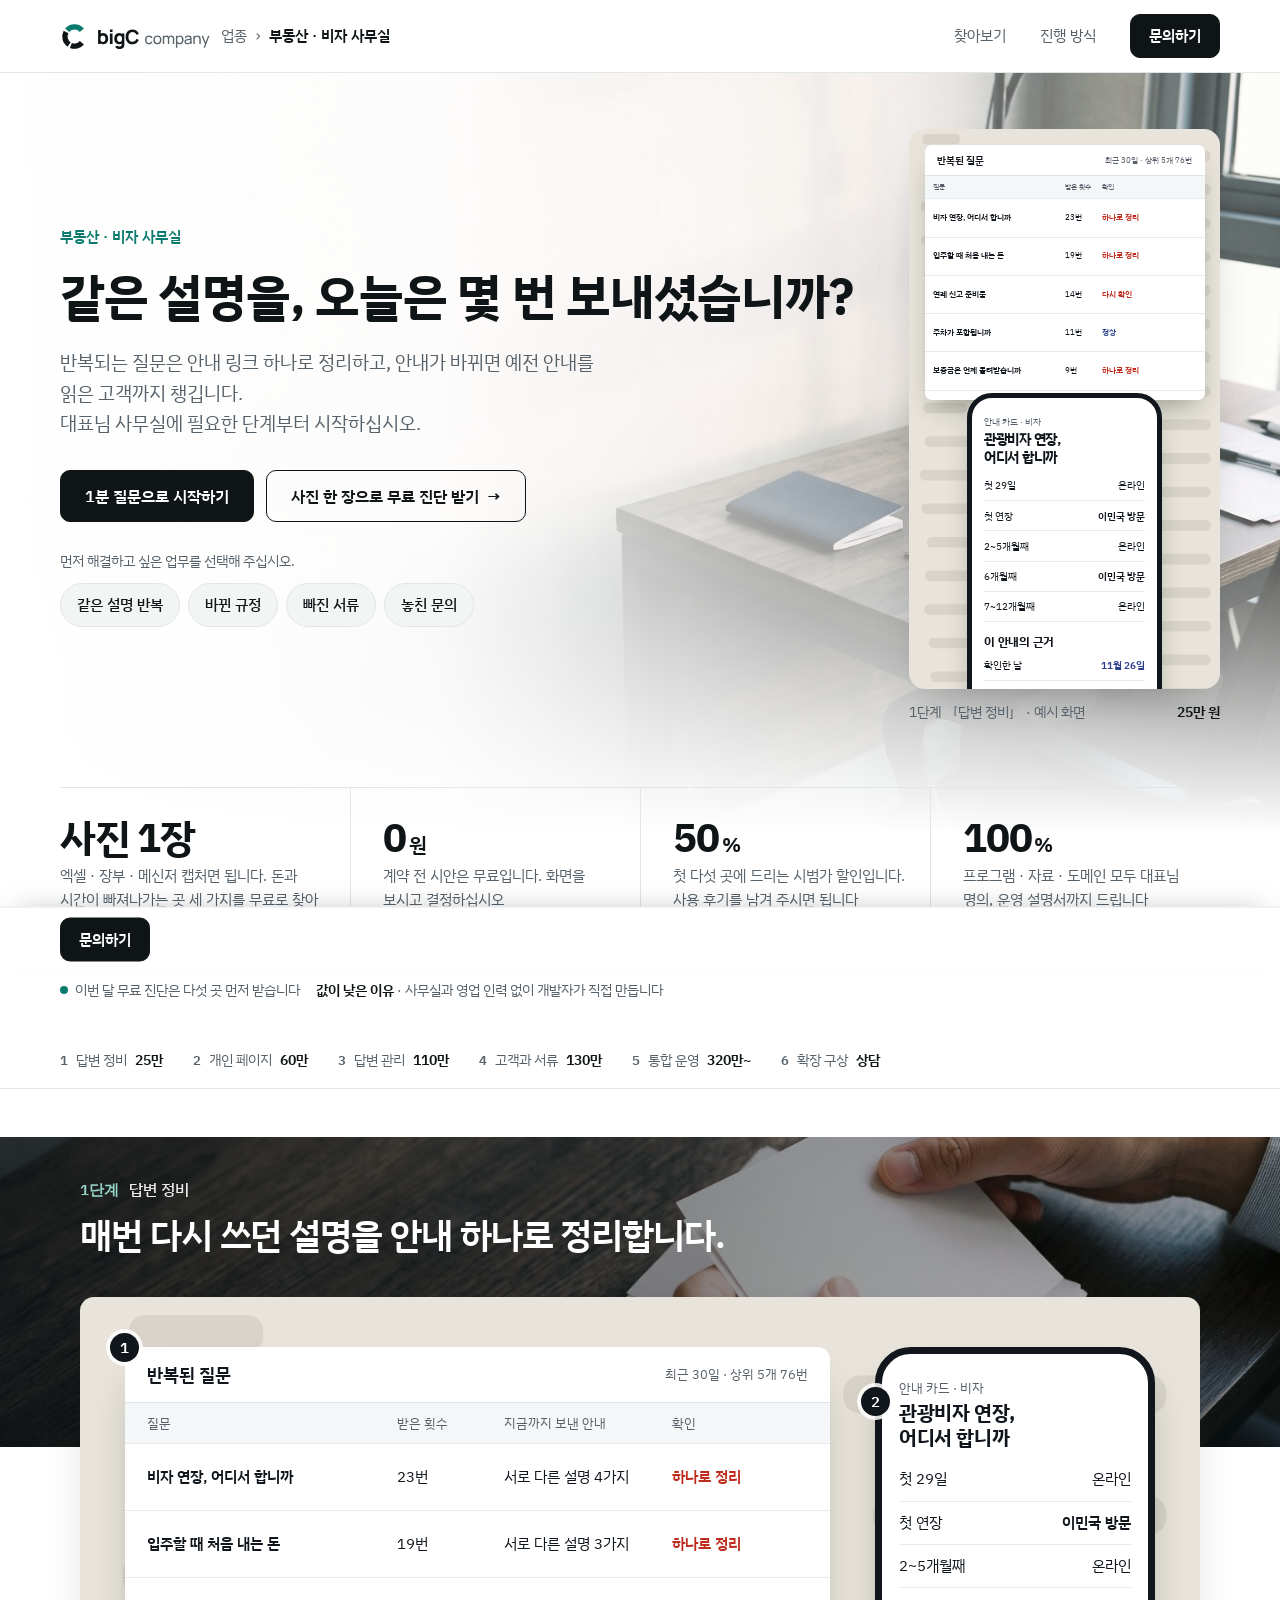
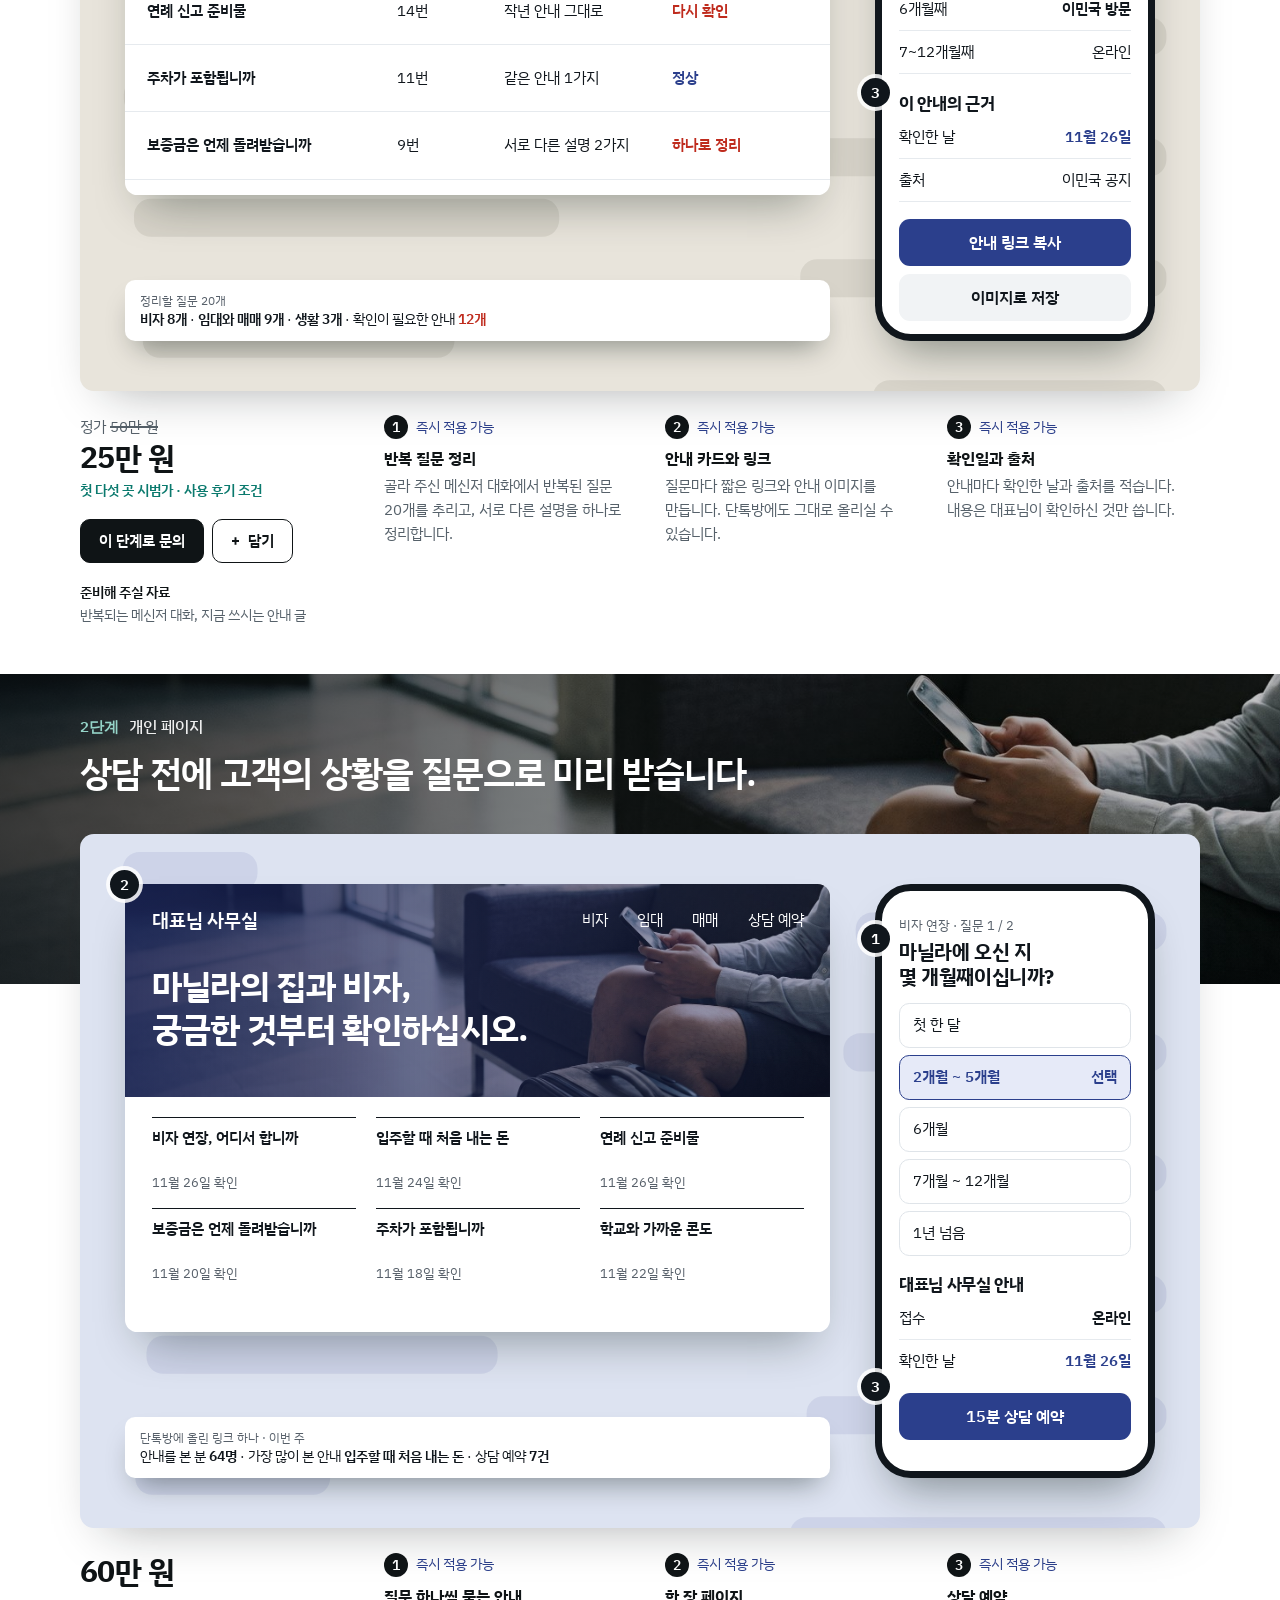
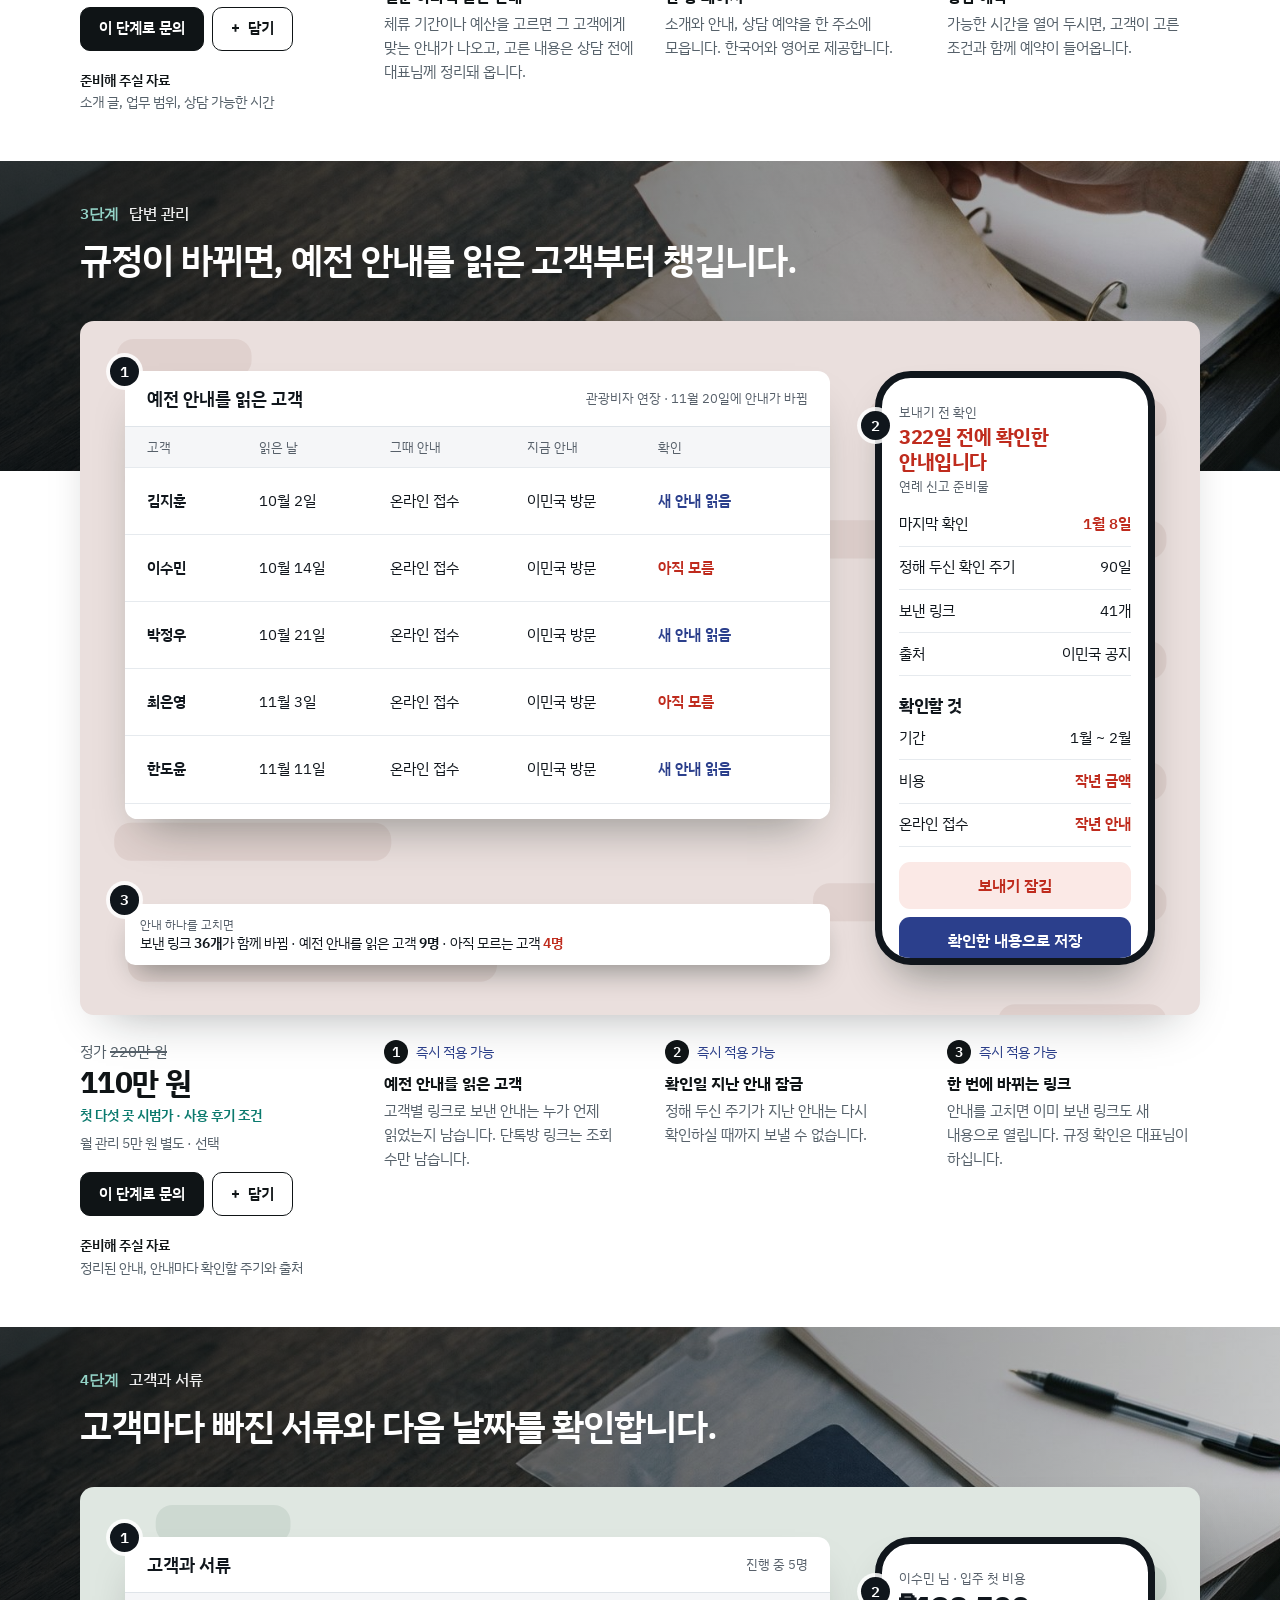
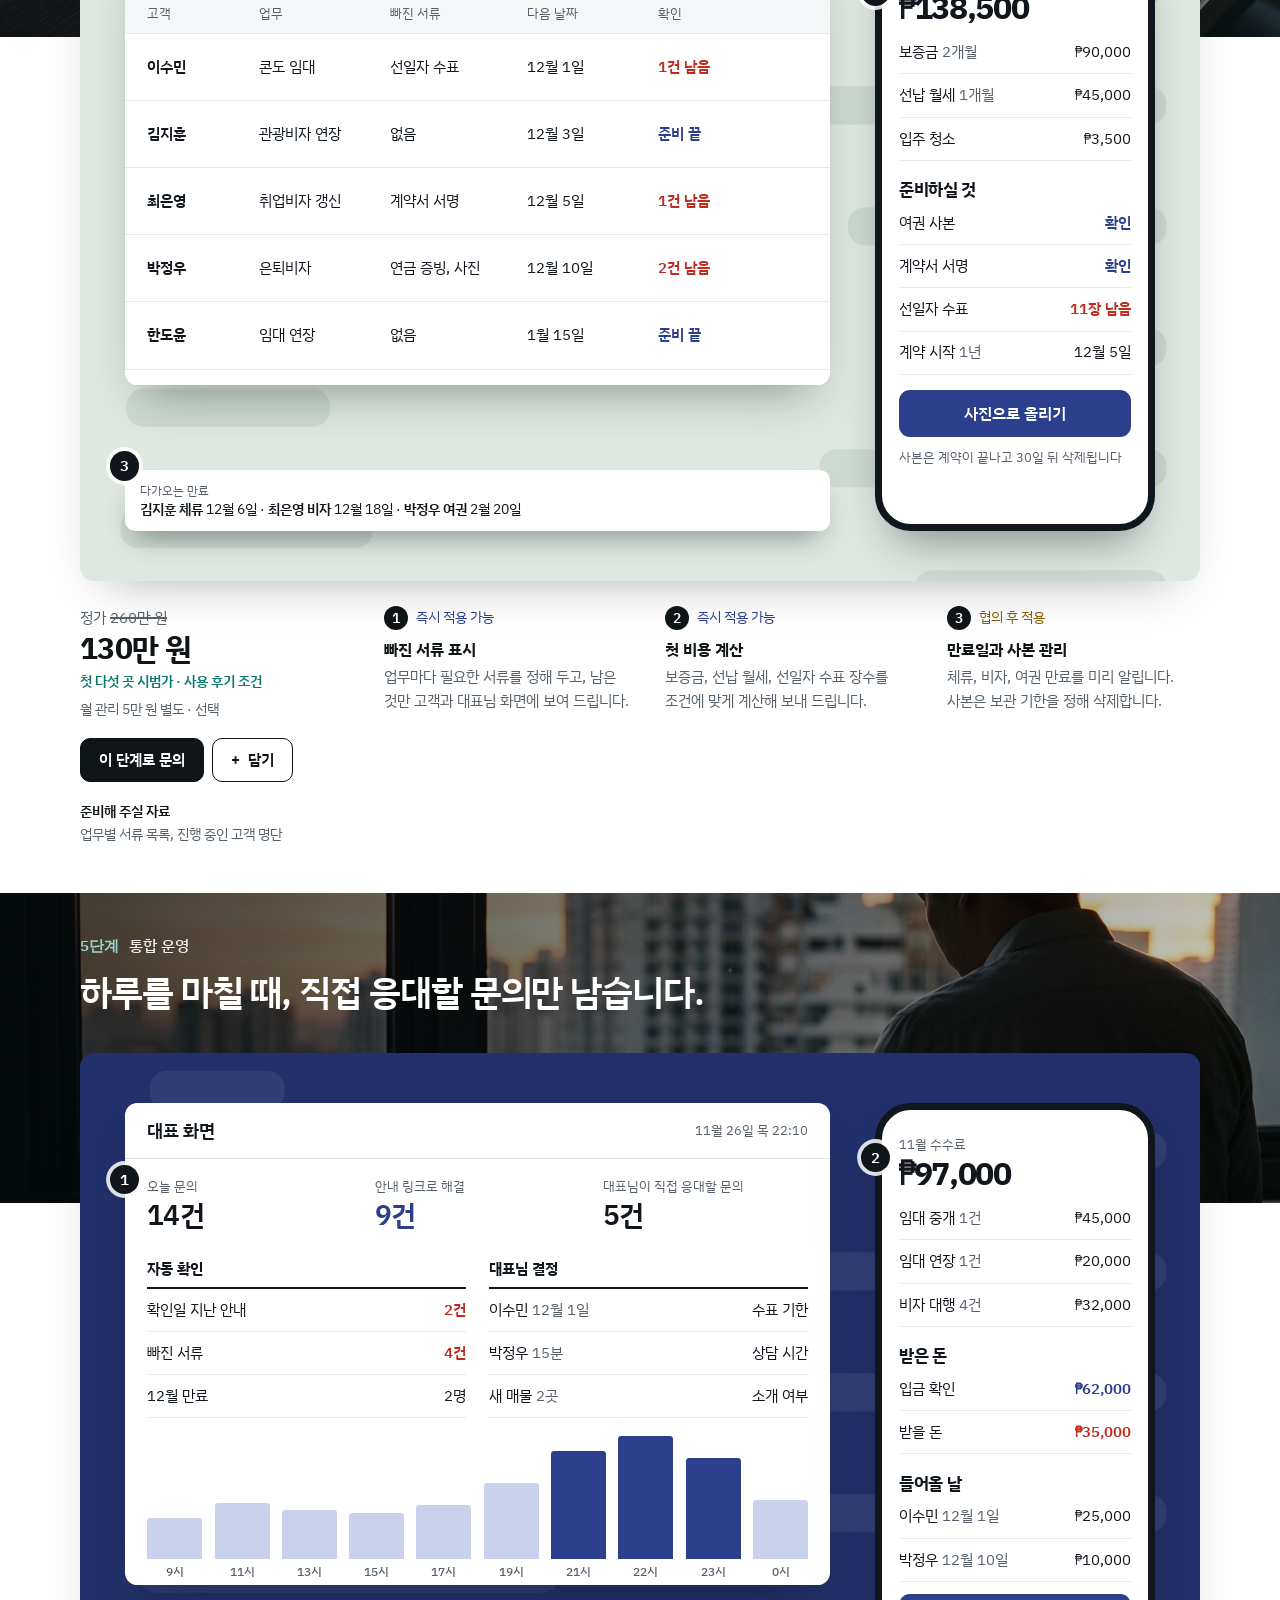
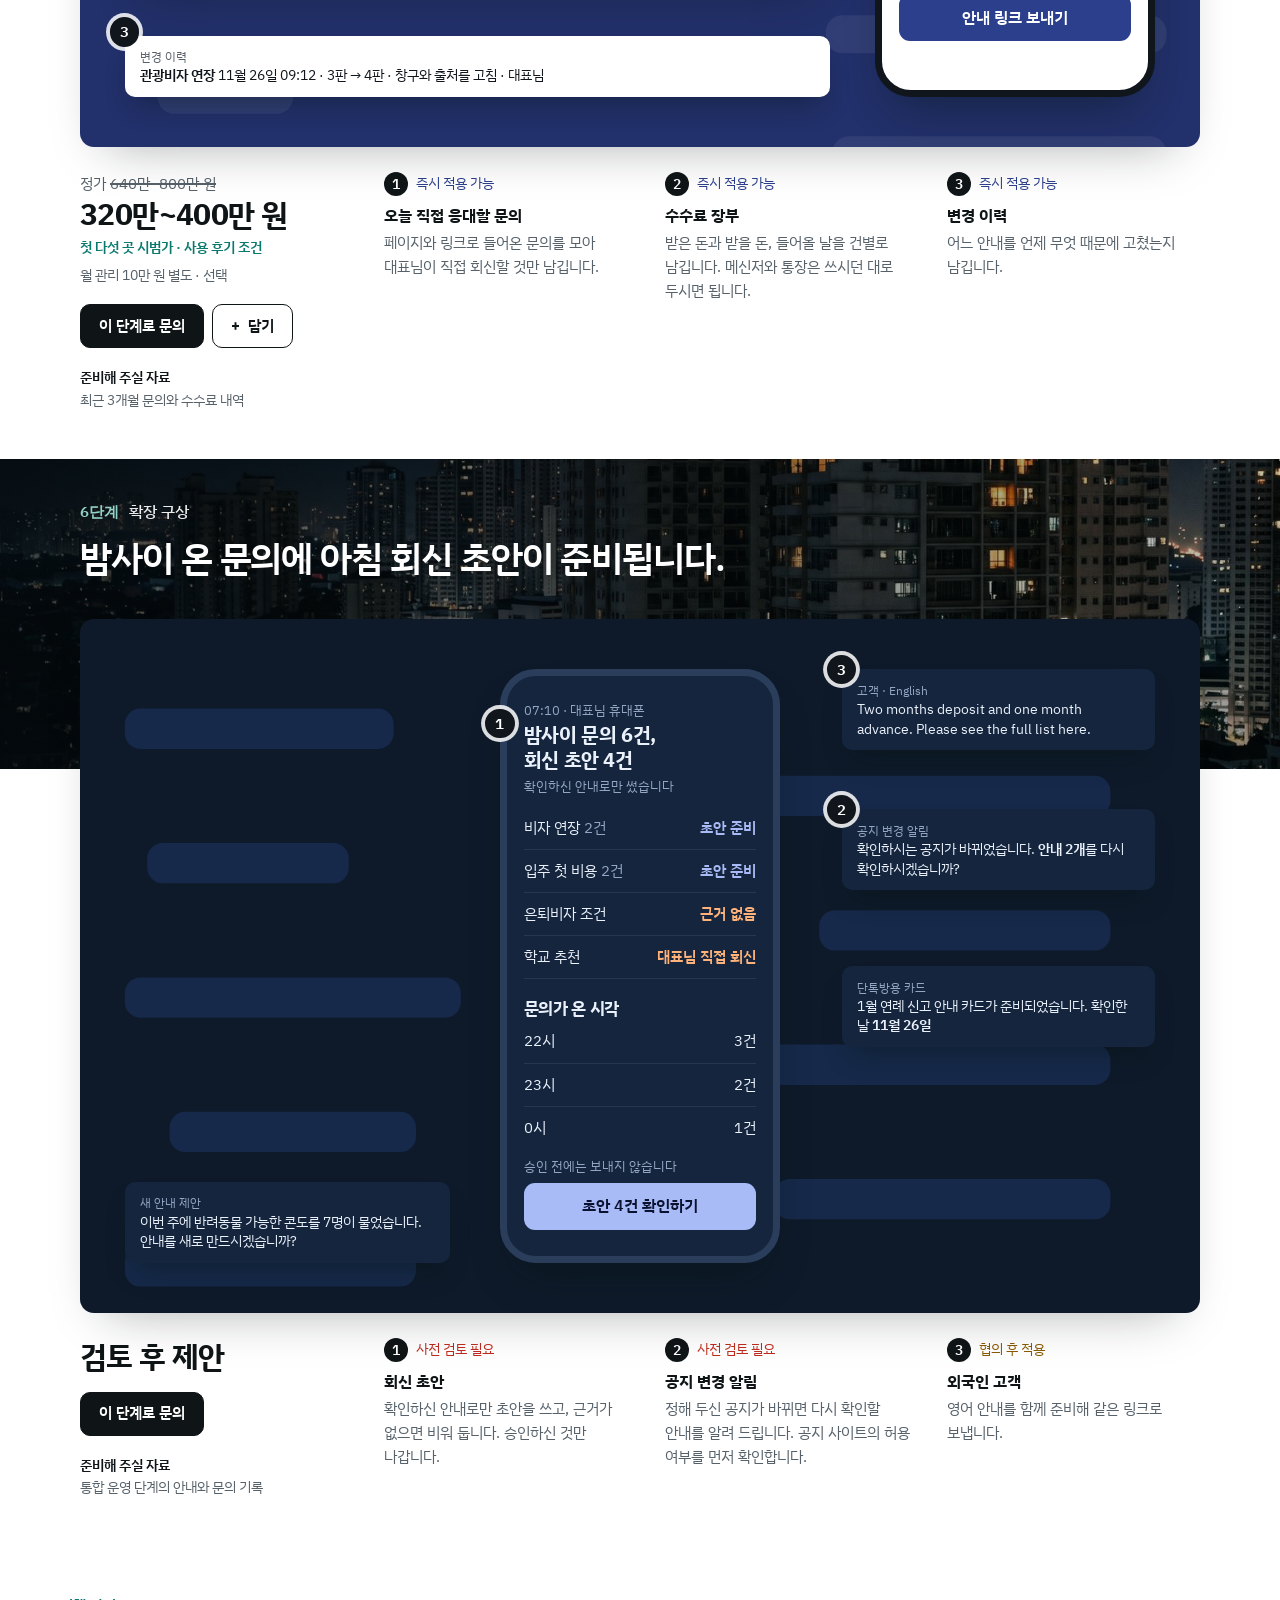
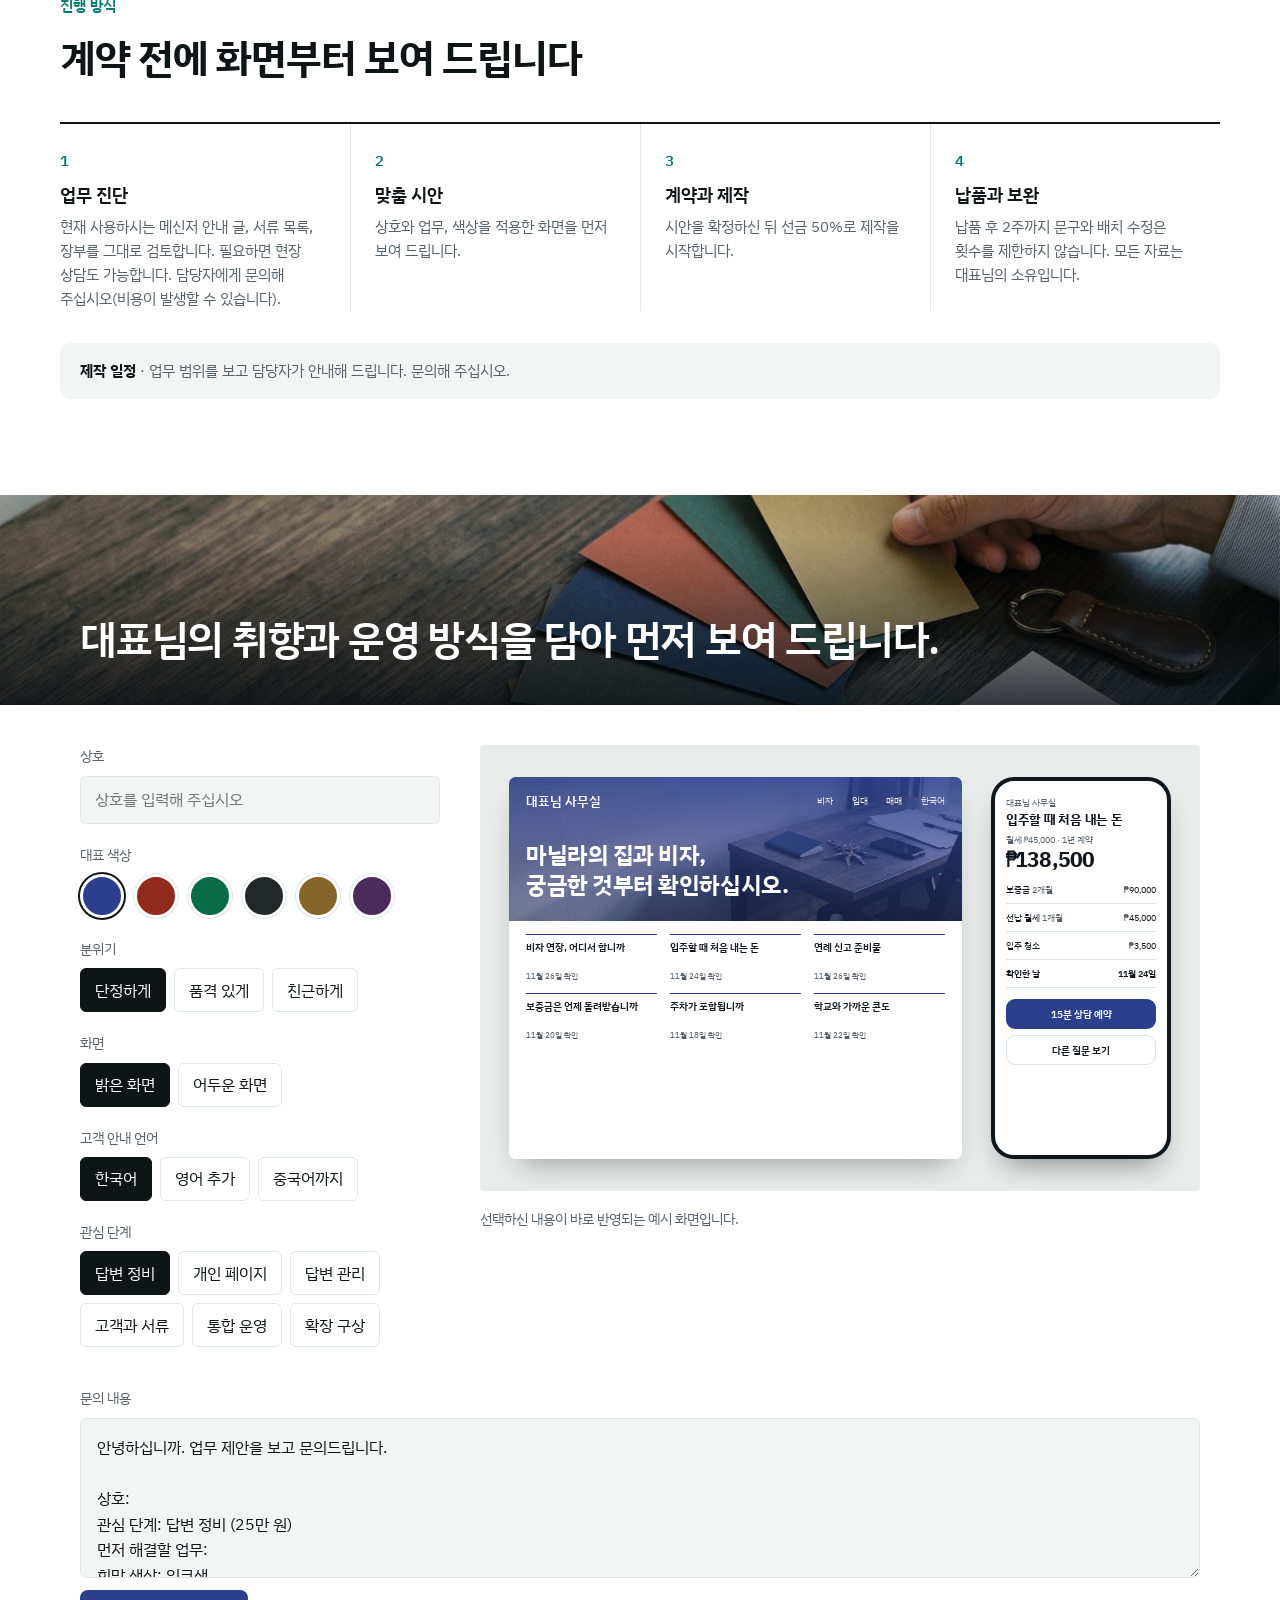
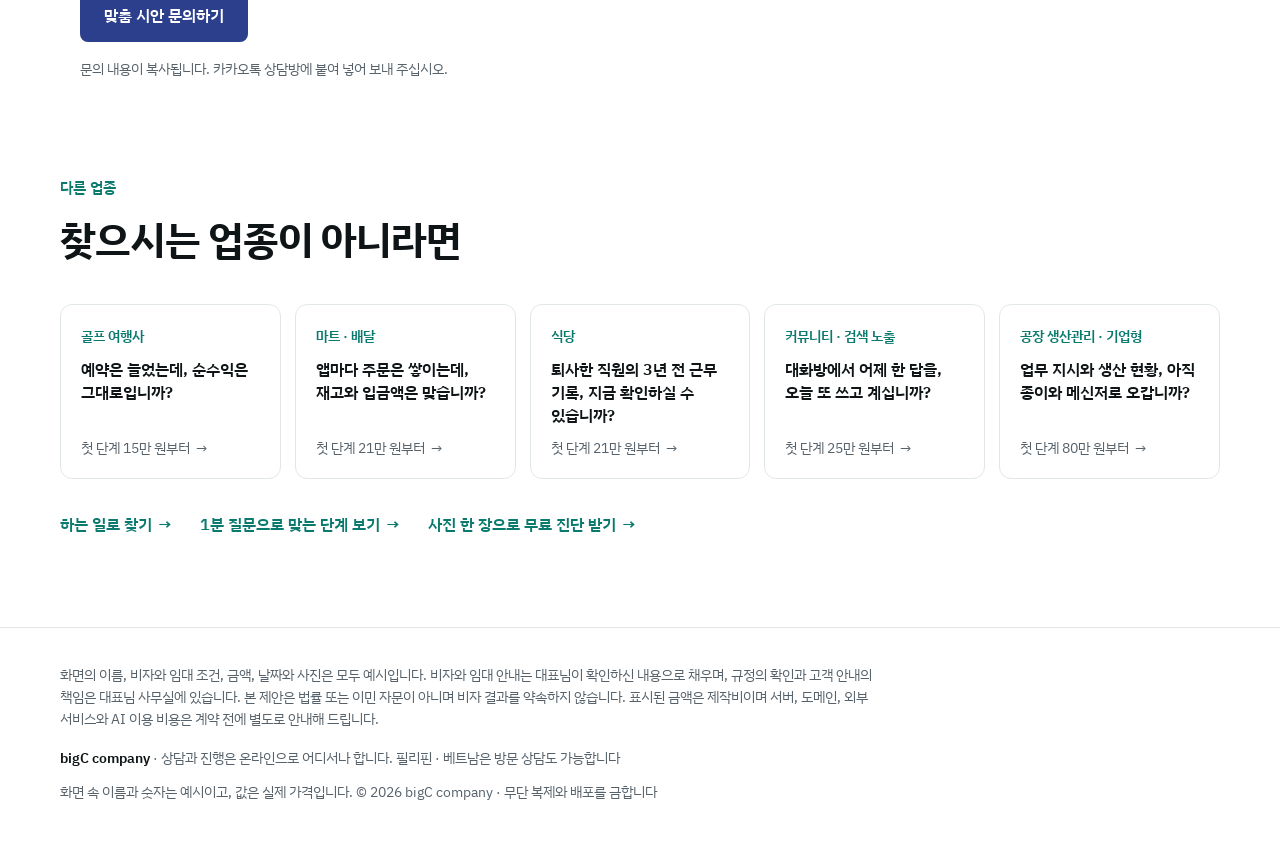
==== commit 2b3e5555: "Link preview cards: E design, og v4 (WO-033)" ====
--- a/agent/index.html
+++ b/agent/index.html
@@ -1,4 +1,4 @@
-<!doctype html><html lang="ko"><head><meta charset="utf-8"><meta name="viewport" content="width=device-width,initial-scale=1,viewport-fit=cover"><meta name="description" content="부동산과 비자 안내의 반복 질문, 고객 서류를 한 화면에서 관리합니다."><meta property="og:type" content="website"><meta property="og:site_name" content="bigC company"><meta property="og:url" content="https://bigc-company.github.io/agent/"><link rel="canonical" href="https://bigc-company.github.io/agent/"><meta property="og:image" content="https://bigc-company.github.io/agent/og.jpg?v=3"><meta property="og:image:width" content="1200"><meta property="og:image:height" content="630"><meta name="twitter:card" content="summary_large_image"><meta property="og:title" content="같은 설명을, 오늘은 몇 번 보내셨습니까?"><meta property="og:description" content="반복되는 질문부터 고객 서류까지, 한 화면에서 관리합니다."><style>:root{color-scheme:light}body{margin:0;font:14px system-ui}img{max-width:100%}[hidden]{display:none!important}</style><link rel="icon" type="image/png" sizes="32x32" href="../_s/favicon-32.png"><link rel="icon" type="image/png" sizes="16x16" href="../_s/favicon-16.png"><link rel="apple-touch-icon" href="../_s/apple-touch-icon-180.png"></head><body><title>부동산·비자 사무실 제안</title>
+<!doctype html><html lang="ko"><head><meta charset="utf-8"><meta name="viewport" content="width=device-width,initial-scale=1,viewport-fit=cover"><meta name="description" content="부동산과 비자 안내의 반복 질문, 고객 서류를 한 화면에서 관리합니다."><meta property="og:type" content="website"><meta property="og:site_name" content="bigC company"><meta property="og:url" content="https://bigc-company.github.io/agent/"><link rel="canonical" href="https://bigc-company.github.io/agent/"><meta property="og:image" content="https://bigc-company.github.io/agent/og.jpg?v=4"><meta property="og:image:width" content="1200"><meta property="og:image:height" content="630"><meta name="twitter:card" content="summary_large_image"><meta property="og:title" content="같은 설명을, 오늘은 몇 번 보내셨습니까?"><meta property="og:description" content="반복되는 질문부터 고객 서류까지, 한 화면에서 관리합니다."><style>:root{color-scheme:light}body{margin:0;font:14px system-ui}img{max-width:100%}[hidden]{display:none!important}</style><link rel="icon" type="image/png" sizes="32x32" href="../_s/favicon-32.png"><link rel="icon" type="image/png" sizes="16x16" href="../_s/favicon-16.png"><link rel="apple-touch-icon" href="../_s/apple-touch-icon-180.png"></head><body><title>부동산·비자 사무실 제안</title>
 <meta name="claude:viewport-fit-sides" content="cover">
 <link rel="stylesheet" href="https://fonts.googleapis.com/css2?family=IBM+Plex+Sans+KR:wght@400;500;600;700&family=IBM+Plex+Mono:wght@500;600&family=Nanum+Myeongjo:wght@700&family=Gowun+Dodum&display=swap">
 <style>
@@ -528,7 +528,7 @@
 <fieldset><legend>고객 안내 언어</legend><div class="seg" data-k="lang"><button type="button" data-v="0" aria-pressed="true">한국어</button><button type="button" data-v="1" aria-pressed="false">영어 추가</button><button type="button" data-v="2" aria-pressed="false">중국어까지</button></div></fieldset>
 <fieldset><legend>관심 단계</legend><div class="seg pick"><button type="button" data-k="0" aria-pressed="false">답변 정비</button><button type="button" data-k="1" aria-pressed="false">개인 페이지</button><button type="button" data-k="2" aria-pressed="false">답변 관리</button><button type="button" data-k="3" aria-pressed="false">고객과 서류</button><button type="button" data-k="4" aria-pressed="false">통합 운영</button><button type="button" data-k="5" aria-pressed="false">확장 구상</button></div></fieldset>
 </form><div class="pvw"><div class="sc pv on" id="pv" aria-hidden="true"><div class="st"><div class="bd site"><div class="ph2"><header><b data-co>대표님 사무실</b><span>비자</span><span>임대</span><span>매매</span><em data-lang>한국어</em></header><h4>마닐라의 집과 비자,<br>궁금한 것부터 확인하십시오.</h4></div><div class="qs"><div><b>비자 연장, 어디서 합니까</b><span>11월 26일 확인</span></div><div><b>입주할 때 처음 내는 돈</b><span>11월 24일 확인</span></div><div><b>연례 신고 준비물</b><span>11월 26일 확인</span></div><div><b>보증금은 언제 돌려받습니까</b><span>11월 20일 확인</span></div><div><b>주차가 포함됩니까</b><span>11월 18일 확인</span></div><div><b>학교와 가까운 콘도</b><span>11월 22일 확인</span></div></div></div><div class="ph a"><div><p class="t" data-co>대표님 사무실</p><p class="h" style="margin:.1em 0 .6em" data-slip>입주할 때 처음 내는 돈</p><p class="t">월세 ₱45,000 · 1년 계약</p><p class="big">₱138,500</p><div style="margin-top:.6em"><div class="row"><span>보증금 <em>2개월</em></span><span>₱90,000</span></div><div class="row"><span>선납 월세 <em>1개월</em></span><span>₱45,000</span></div><div class="row"><span>입주 청소</span><span>₱3,500</span></div><div class="row"><span><b>확인한 날</b></span><span><b>11월 24일</b></span></div></div><span class="btn" style="margin-top:1em">15분 상담 예약</span><span class="btn b2" style="margin-top:.6em">다른 질문 보기</span></div></div></div></div><p class="note">선택하신 내용이 바로 반영되는 예시 화면입니다.</p></div></div>
-<div class="w msgw"><label for="msg">문의 내용</label><textarea id="msg"></textarea><button type="button" class="cta" id="copy">맞춤 시안 문의하기</button><p class="note">문의 내용이 복사됩니다. <a href="https://open.kakao.com/o/sb4IQUYi">카카오톡 상담방</a>에 붙여 넣어 보내 주십시오.</p></div></section>
+<div class="w msgw"><label for="msg">문의 내용</label><textarea id="msg"></textarea><button type="button" class="cta" id="copy">맞춤 시안 문의하기</button><p class="note">문의 내용이 복사됩니다. <a href="https://open.kakao.com/o/sb4IQUYi" style="display:inline-block;padding-block:12px;margin-block:-12px">카카오톡 상담방</a>에 붙여 넣어 보내 주십시오.</p></div></section>
 <section class="b-next"><div class="b-wrap"><div class="b-blk"><p class="b-eyebrow">다른 업종</p><h2>찾으시는 업종이 아니라면</h2></div><div class="b-trs"><a class="b-tr" href="../golf/"><span class="b-tn">골프 여행사</span><b>예약은 늘었는데, 순수익은 그대로입니까?</b><span class="b-tp">첫 단계 15만 원부터 <span class="ar" aria-hidden="true">→</span></span></a><a class="b-tr" href="../mart/"><span class="b-tn">마트 · 배달</span><b>앱마다 주문은 쌓이는데, 재고와 입금액은 맞습니까?</b><span class="b-tp">첫 단계 21만 원부터 <span class="ar" aria-hidden="true">→</span></span></a><a class="b-tr" href="../restaurant/"><span class="b-tn">식당</span><b>퇴사한 직원의 3년 전 근무 기록, 지금 확인하실 수 있습니까?</b><span class="b-tp">첫 단계 21만 원부터 <span class="ar" aria-hidden="true">→</span></span></a><a class="b-tr" href="../community/"><span class="b-tn">커뮤니티 · 검색 노출</span><b>대화방에서 어제 한 답을, 오늘 또 쓰고 계십니까?</b><span class="b-tp">첫 단계 25만 원부터 <span class="ar" aria-hidden="true">→</span></span></a><a class="b-tr" href="../mes/"><span class="b-tn">공장 생산관리 · 기업형</span><b>업무 지시와 생산 현황, 아직 종이와 메신저로 오갑니까?</b><span class="b-tp">첫 단계 80만 원부터 <span class="ar" aria-hidden="true">→</span></span></a></div>
 <p class="b-or"><a class="b-link" href="../#trades">하는 일로 찾기 <span class="ar" aria-hidden="true">→</span></a><a class="b-link" href="../bot/?from=landing#realty">1분 질문으로 맞는 단계 보기 <span class="ar" aria-hidden="true">→</span></a><a class="b-link" href="#ask" data-k="diag">사진 한 장으로 무료 진단 받기 <span class="ar" aria-hidden="true">→</span></a></p></div></section>
 </main>
